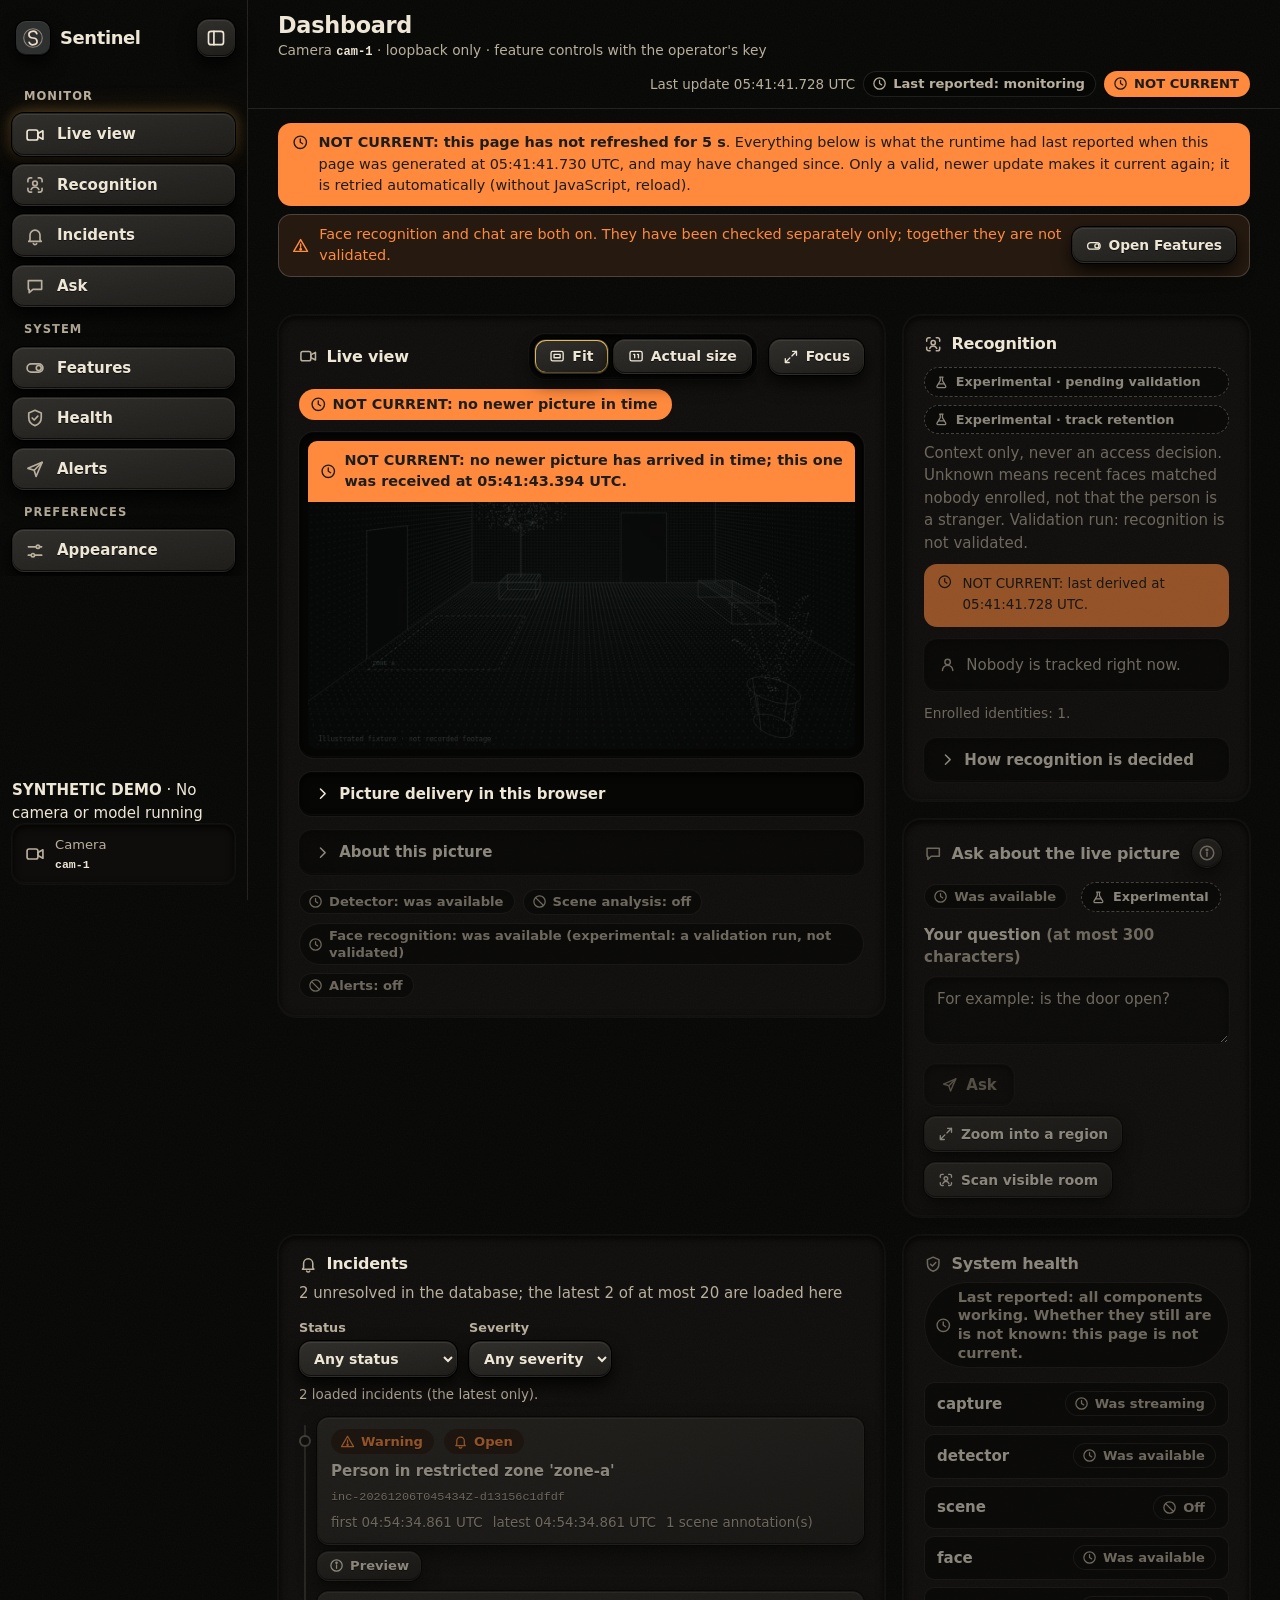
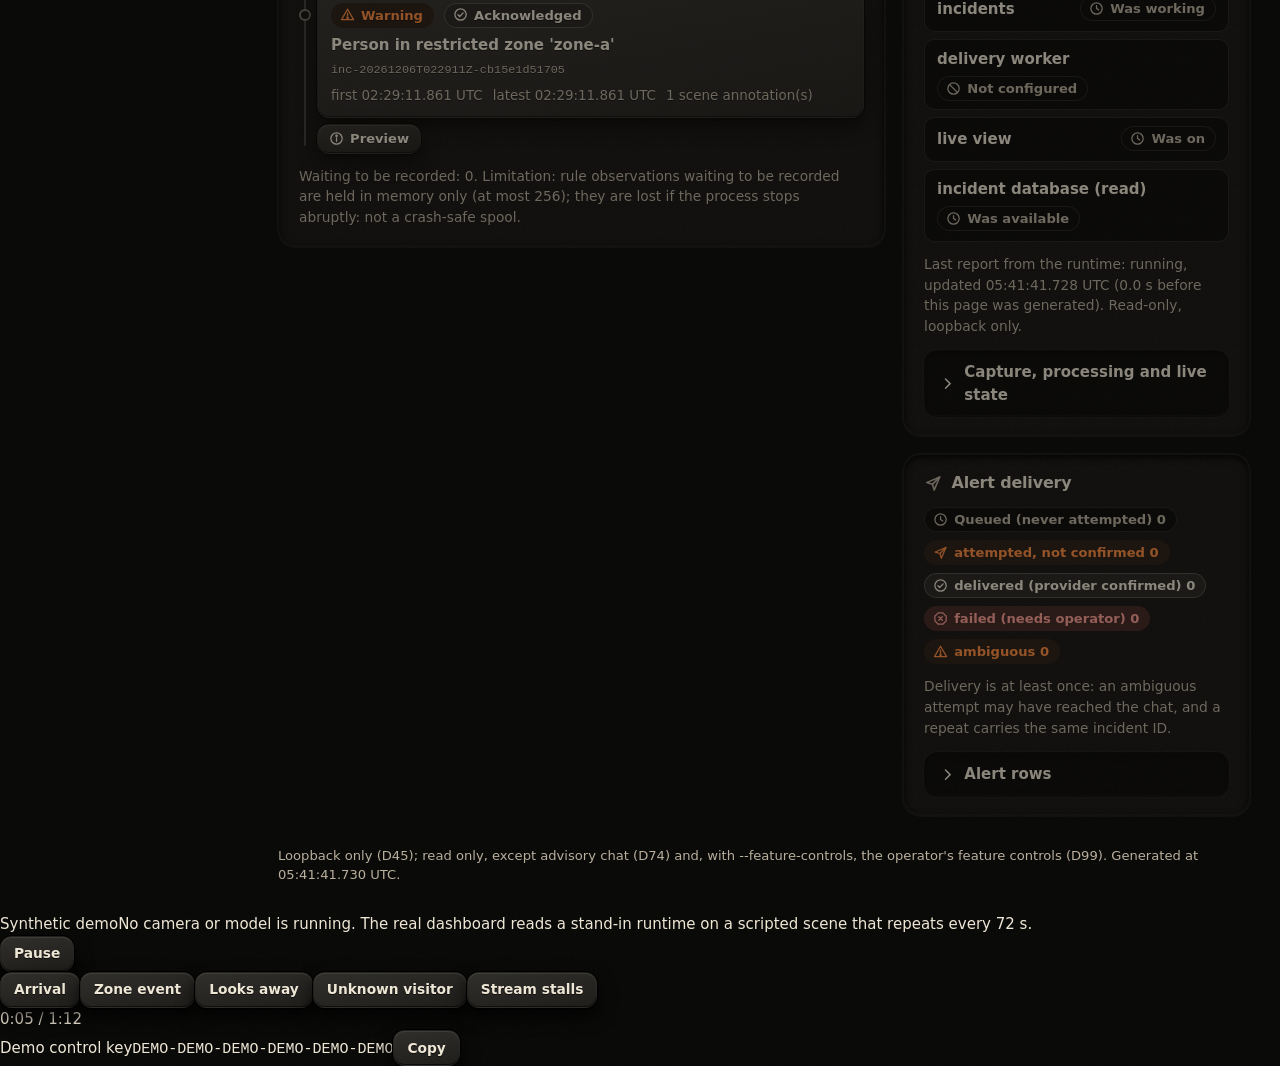
==== dashboard.html @ 36aeb62c "Sentinel v2 website" ====
<!doctype html>
<!-- Sentinel v2 dashboard, synthetic demo. Generated by site/dashboard/build.py from Sentinel 2.0.0b1 (d90077b).
     The stylesheet, markup, icons and dashboard.js are the project's own, unmodified; the page's requests are answered
     in the page by a stand-in for the device (runtime.js) from a recording of the real runtime on a scripted scene.
     No camera or model is running, and nothing is requested from any network. -->
<html lang=en data-page=status data-palettes="carbon-cream sesame-mango matcha-cream teal-coconut burgundy-rose port-fern-mauve charcoal-sheen" data-source="/status.json?page=1" data-refresh-ms=2000 data-current-ms=5000 class=demo-loading><head><meta charset=utf-8>
<meta name=viewport content="width=device-width, initial-scale=1"><meta name=color-scheme content="light dark">
<meta http-equiv="Content-Security-Policy" content="default-src 'none'; script-src 'unsafe-inline'; style-src 'unsafe-inline'; img-src data: blob:; connect-src 'none'; base-uri 'none'; form-action 'none'">
<title>Sentinel · cam-1</title>
<link rel=icon href="[data-uri]" type="image/svg+xml">
<style>/* Sentinel status pages (D-2; styling D72, redesigned D76, finished D96; session 114, the maintainer's approved
   preview v5). Served inline in each page, so the D71 watchdog rules always arrive with the markup they govern; the
   CSP allows this stylesheet by its SHA-256 and no other inline style.

   Minimal, with subtle neumorphism: shallow raised panels, recessed selected controls, soft shadows, and fine borders
   that keep every control readable without them. Colours are named tokens (sentinel.web.palettes: seven presets,
   light and dark, every pairing's contrast checked in the tests); states keep their fixed colours in every preset and
   are always told by text and icon as well. Green (--ok-*) is used for current claims only.

   Session 114: Carbon & Cream's dark mode takes v5's deep black (a deep page, recessed panels, raised charcoal keys
   with ivory labels, a gold highlight, a faint grain): the --deep-* tokens, set only there (palettes.DEEP) and initial
   everywhere else, so each rule's fallback is the earlier look. Every palette and theme takes the controls' states
   (the section "the controls' states" below); every light colour is as before.

   Camera pictures and saved evidence are never filtered, blended, recoloured, animated or interpolated: the live
   picture is only dimmed as a whole when it is not current (D71, D75), and nothing else touches it: no glow, edge,
   outline or overlay is drawn on it; its recessed frame stays outside it.

   Two animation kinds never share an element: the watchdog timers (.cur, .old, .pcur, .pold, .report, the picture)
   and the panels' one entrance (.panel, while html.enter). The controls' motion runs on their own decorations (.edge,
   .ring), never on a timed element. */

/* D76: generated by sentinel.web.palettes; every pairing's contrast is checked in the tests. */
:root, :root[data-palette=carbon-cream] { color-scheme: light; --canvas: #f7efe5; --sidebar: #f3e6d7; --panel: #fdf8f3; --raised: #fefdfc; --sunken: #efe4d8; --ink: #2e302f; --muted: #676664; --border: #83827e; --accent: #2E302F; --accent-ink: #eddcc9; --marker: #2e302f; --focus: #2e302f; --link: #2e302f; --brand: #2E302F; --brand-ink: #eddcc9; --line: rgba(46, 48, 47, 0.13); --line-strong: rgba(46, 48, 47, 0.24); --shadow-lo: rgba(110, 109, 105, 0.16); --shadow-hi: rgba(255, 255, 255, 0.85); --off-bg: #efe4d8; --off-ink: #676664; --done-bg: #fefdfc; --done-ink: #2e302f; --ok-bg: #dcebda; --ok-ink: #1d6a3b; --warn-bg: #f6e3bf; --warn-ink: #734400; --crit-bg: #f8dad5; --crit-ink: #a11d1d; --stale-bg: #7a2e12; --stale-ink: #fdf6e8; --hl: #8a5d0f; --hl-hi: #b07a18; --hl-lo: #6e4a0b; --hl-warm: #b0781e; --hl-ring: rgba(138, 93, 15, 0.32); --hl-glow: rgba(176, 120, 30, 0.24); --hl-edge: rgba(138, 93, 15, 0.16); --glow-selected: 0 0 12px rgba(176, 120, 30, 0.36), 0 0 26px rgba(176, 120, 30, 0.22); --marker-line: #2e302f; --key-top: initial; --key-bottom: initial; --faint: initial; --deep-grain: initial; --deep-key: initial; --deep-raised: initial; --deep-pressed: initial; --deep-well: initial; --deboss: initial; --deep-primary: initial; --deep-clear: initial; --deep-round: initial; --deep-stack: initial; --deep-ink: initial; --deep-hl: initial; --deep-card: initial; --deep-flat: initial; --deep-faint: initial; --deep-dim: initial; }
@media (prefers-color-scheme: dark) { :root:not([data-theme=light]), :root[data-palette=carbon-cream]:not([data-theme=light]) { color-scheme: dark; --canvas: #060605; --sidebar: #060605; --panel: #0e0d0b; --raised: #23221f; --sunken: #060605; --ink: #efe7d6; --muted: #b9af9d; --border: #706c64; --accent: #f2c45a; --accent-ink: #060605; --marker: #f2c45a; --focus: #f2c45a; --link: #efe7d6; --brand: #2E302F; --brand-ink: #eddcc9; --line: rgba(239, 231, 214, 0.11); --line-strong: rgba(239, 231, 214, 0.2); --shadow-lo: rgba(0, 0, 0, 0.5); --shadow-hi: rgba(255, 255, 255, 0.03); --off-bg: #060605; --off-ink: #b9af9d; --done-bg: #23221f; --done-ink: #efe7d6; --ok-bg: #1e3326; --ok-ink: #8fd3a0; --warn-bg: #261a10; --warn-ink: #ff8a3d; --crit-bg: #3f2320; --crit-ink: #ff9e94; --stale-bg: #ff8a3d; --stale-ink: #1c1d1c; --hl: #f2c45a; --hl-hi: #fde58a; --hl-lo: #c98a2e; --hl-warm: #d68c2e; --hl-ring: rgba(242, 196, 90, 0.34); --hl-glow: rgba(214, 140, 46, 0.3); --hl-edge: rgba(242, 196, 90, 0.16); --glow-selected: 0 0 12px rgba(242, 196, 90, 0.34), 0 0 28px rgba(214, 140, 46, 0.24); --marker-line: rgba(242, 196, 90, 0.9); --key-top: #2e2c28; --key-bottom: #1b1a17; --faint: #8a8170; --deep-grain: url("[data-uri]"); --deep-key: var(--deep-grain), linear-gradient(170deg, var(--key-top), var(--raised) 55%, var(--key-bottom)); --deep-raised: inset 0 1px 0 rgba(255, 244, 222, .08), inset 0 -1px 0 rgba(0, 0, 0, .6), 0 1px 0 0 #000000, 0 0 0 1px #000000, 0 8px 18px rgba(0, 0, 0, .85); --deep-pressed: inset 0 2px 7px rgba(0, 0, 0, .9), inset 0 -1px 0 rgba(255, 244, 222, .035), 0 0 0 1px #000000; --deep-well: inset 0 2px 7px rgba(0, 0, 0, .85), inset 0 -1px 0 rgba(255, 244, 222, .035), 0 0 0 1px rgba(255, 244, 222, .03); --deboss: 0 1px 0 rgba(0, 0, 0, .6); --deep-primary: inset 0 0 0 1px var(--hl-edge); --deep-clear: transparent; --deep-round: 12px; --deep-stack: 8px; --deep-ink: var(--ink); --deep-hl: var(--hl); --deep-card: var(--sunken); --deep-flat: var(--panel); --deep-faint: var(--faint); --deep-dim: 1; } }
:root[data-theme=dark], :root[data-palette=carbon-cream][data-theme=dark] { color-scheme: dark; --canvas: #060605; --sidebar: #060605; --panel: #0e0d0b; --raised: #23221f; --sunken: #060605; --ink: #efe7d6; --muted: #b9af9d; --border: #706c64; --accent: #f2c45a; --accent-ink: #060605; --marker: #f2c45a; --focus: #f2c45a; --link: #efe7d6; --brand: #2E302F; --brand-ink: #eddcc9; --line: rgba(239, 231, 214, 0.11); --line-strong: rgba(239, 231, 214, 0.2); --shadow-lo: rgba(0, 0, 0, 0.5); --shadow-hi: rgba(255, 255, 255, 0.03); --off-bg: #060605; --off-ink: #b9af9d; --done-bg: #23221f; --done-ink: #efe7d6; --ok-bg: #1e3326; --ok-ink: #8fd3a0; --warn-bg: #261a10; --warn-ink: #ff8a3d; --crit-bg: #3f2320; --crit-ink: #ff9e94; --stale-bg: #ff8a3d; --stale-ink: #1c1d1c; --hl: #f2c45a; --hl-hi: #fde58a; --hl-lo: #c98a2e; --hl-warm: #d68c2e; --hl-ring: rgba(242, 196, 90, 0.34); --hl-glow: rgba(214, 140, 46, 0.3); --hl-edge: rgba(242, 196, 90, 0.16); --glow-selected: 0 0 12px rgba(242, 196, 90, 0.34), 0 0 28px rgba(214, 140, 46, 0.24); --marker-line: rgba(242, 196, 90, 0.9); --key-top: #2e2c28; --key-bottom: #1b1a17; --faint: #8a8170; --deep-grain: url("[data-uri]"); --deep-key: var(--deep-grain), linear-gradient(170deg, var(--key-top), var(--raised) 55%, var(--key-bottom)); --deep-raised: inset 0 1px 0 rgba(255, 244, 222, .08), inset 0 -1px 0 rgba(0, 0, 0, .6), 0 1px 0 0 #000000, 0 0 0 1px #000000, 0 8px 18px rgba(0, 0, 0, .85); --deep-pressed: inset 0 2px 7px rgba(0, 0, 0, .9), inset 0 -1px 0 rgba(255, 244, 222, .035), 0 0 0 1px #000000; --deep-well: inset 0 2px 7px rgba(0, 0, 0, .85), inset 0 -1px 0 rgba(255, 244, 222, .035), 0 0 0 1px rgba(255, 244, 222, .03); --deboss: 0 1px 0 rgba(0, 0, 0, .6); --deep-primary: inset 0 0 0 1px var(--hl-edge); --deep-clear: transparent; --deep-round: 12px; --deep-stack: 8px; --deep-ink: var(--ink); --deep-hl: var(--hl); --deep-card: var(--sunken); --deep-flat: var(--panel); --deep-faint: var(--faint); --deep-dim: 1; }
:root[data-palette=sesame-mango] { color-scheme: light; --canvas: #f6efe5; --sidebar: #f1e6d7; --panel: #fcf9f3; --raised: #fffdfa; --sunken: #eee5d8; --ink: #1f1d1a; --muted: #696662; --border: #85827e; --accent: #F4B54A; --accent-ink: #1c1d1c; --marker: #1f1d1a; --focus: #1f1d1a; --link: #8a5f03; --brand: #F4B54A; --brand-ink: #1c1d1c; --line: rgba(31, 29, 26, 0.13); --line-strong: rgba(31, 29, 26, 0.24); --shadow-lo: rgba(98, 94, 89, 0.16); --shadow-hi: rgba(255, 255, 255, 0.85); --off-bg: #eee5d8; --off-ink: #696662; --done-bg: #fffdfa; --done-ink: #1f1d1a; --ok-bg: #dcebda; --ok-ink: #1d6a3b; --warn-bg: #f6e3bf; --warn-ink: #734400; --crit-bg: #f8dad5; --crit-ink: #a11d1d; --stale-bg: #7a2e12; --stale-ink: #fdf6e8; --hl: #8a5d0f; --hl-hi: #b07a18; --hl-lo: #6e4a0b; --hl-warm: #b0781e; --hl-ring: rgba(138, 93, 15, 0.32); --hl-glow: rgba(176, 120, 30, 0.24); --hl-edge: rgba(138, 93, 15, 0.16); --glow-selected: 0 0 12px rgba(176, 120, 30, 0.36), 0 0 26px rgba(176, 120, 30, 0.22); --marker-line: #1f1d1a; --key-top: initial; --key-bottom: initial; --faint: initial; --deep-grain: initial; --deep-key: initial; --deep-raised: initial; --deep-pressed: initial; --deep-well: initial; --deboss: initial; --deep-primary: initial; --deep-clear: initial; --deep-round: initial; --deep-stack: initial; --deep-ink: initial; --deep-hl: initial; --deep-card: initial; --deep-flat: initial; --deep-faint: initial; --deep-dim: initial; }
@media (prefers-color-scheme: dark) { :root[data-palette=sesame-mango]:not([data-theme=light]) { color-scheme: dark; --canvas: #1b1916; --sidebar: #171512; --panel: #22201d; --raised: #2c2a27; --sunken: #151311; --ink: #f7eedf; --muted: #979187; --border: #78736c; --accent: #F4B54A; --accent-ink: #1b1916; --marker: #f4b54a; --focus: #f4b54a; --link: #f4b54a; --brand: #F4B54A; --brand-ink: #1c1d1c; --line: rgba(247, 238, 223, 0.11); --line-strong: rgba(247, 238, 223, 0.2); --shadow-lo: rgba(0, 0, 0, 0.5); --shadow-hi: rgba(255, 255, 255, 0.03); --off-bg: #151311; --off-ink: #979187; --done-bg: #2c2a27; --done-ink: #f7eedf; --ok-bg: #1e3326; --ok-ink: #8fd3a0; --warn-bg: #3a2e19; --warn-ink: #f2c76e; --crit-bg: #3f2320; --crit-ink: #ff9e94; --stale-bg: #f2a65a; --stale-ink: #1c1d1c; --hl: #f4b54a; --hl-hi: #ffd595; --hl-lo: #bd8307; --hl-warm: #d39729; --hl-ring: rgba(244, 181, 74, 0.34); --hl-glow: rgba(211, 151, 41, 0.3); --hl-edge: rgba(244, 181, 74, 0.16); --glow-selected: 0 0 12px rgba(244, 181, 74, 0.34), 0 0 28px rgba(211, 151, 41, 0.24); --marker-line: #f4b54a; --key-top: initial; --key-bottom: initial; --faint: initial; --deep-grain: initial; --deep-key: initial; --deep-raised: initial; --deep-pressed: initial; --deep-well: initial; --deboss: initial; --deep-primary: initial; --deep-clear: initial; --deep-round: initial; --deep-stack: initial; --deep-ink: initial; --deep-hl: initial; --deep-card: initial; --deep-flat: initial; --deep-faint: initial; --deep-dim: initial; } }
:root[data-palette=sesame-mango][data-theme=dark] { color-scheme: dark; --canvas: #1b1916; --sidebar: #171512; --panel: #22201d; --raised: #2c2a27; --sunken: #151311; --ink: #f7eedf; --muted: #979187; --border: #78736c; --accent: #F4B54A; --accent-ink: #1b1916; --marker: #f4b54a; --focus: #f4b54a; --link: #f4b54a; --brand: #F4B54A; --brand-ink: #1c1d1c; --line: rgba(247, 238, 223, 0.11); --line-strong: rgba(247, 238, 223, 0.2); --shadow-lo: rgba(0, 0, 0, 0.5); --shadow-hi: rgba(255, 255, 255, 0.03); --off-bg: #151311; --off-ink: #979187; --done-bg: #2c2a27; --done-ink: #f7eedf; --ok-bg: #1e3326; --ok-ink: #8fd3a0; --warn-bg: #3a2e19; --warn-ink: #f2c76e; --crit-bg: #3f2320; --crit-ink: #ff9e94; --stale-bg: #f2a65a; --stale-ink: #1c1d1c; --hl: #f4b54a; --hl-hi: #ffd595; --hl-lo: #bd8307; --hl-warm: #d39729; --hl-ring: rgba(244, 181, 74, 0.34); --hl-glow: rgba(211, 151, 41, 0.3); --hl-edge: rgba(244, 181, 74, 0.16); --glow-selected: 0 0 12px rgba(244, 181, 74, 0.34), 0 0 28px rgba(211, 151, 41, 0.24); --marker-line: #f4b54a; --key-top: initial; --key-bottom: initial; --faint: initial; --deep-grain: initial; --deep-key: initial; --deep-raised: initial; --deep-pressed: initial; --deep-well: initial; --deboss: initial; --deep-primary: initial; --deep-clear: initial; --deep-round: initial; --deep-stack: initial; --deep-ink: initial; --deep-hl: initial; --deep-card: initial; --deep-flat: initial; --deep-faint: initial; --deep-dim: initial; }
:root[data-palette=matcha-cream] { color-scheme: light; --canvas: #f5f0e4; --sidebar: #efe7d6; --panel: #fcf9f3; --raised: #fffdfa; --sunken: #ece5d8; --ink: #474d21; --muted: #66694e; --border: #828470; --accent: #4E5529; --accent-ink: #f0e2c6; --marker: #4e5529; --focus: #4e5529; --link: #4e5529; --brand: #4E5529; --brand-ink: #f0e2c6; --line: rgba(71, 77, 33, 0.13); --line-strong: rgba(71, 77, 33, 0.24); --shadow-lo: rgba(127, 131, 98, 0.16); --shadow-hi: rgba(255, 255, 255, 0.85); --off-bg: #ece5d8; --off-ink: #66694e; --done-bg: #fffdfa; --done-ink: #474d21; --ok-bg: #dcebda; --ok-ink: #1d6a3b; --warn-bg: #f6e3bf; --warn-ink: #734400; --crit-bg: #f8dad5; --crit-ink: #a11d1d; --stale-bg: #7a2e12; --stale-ink: #fdf6e8; --hl: #8a5d0f; --hl-hi: #b07a18; --hl-lo: #6e4a0b; --hl-warm: #b0781e; --hl-ring: rgba(138, 93, 15, 0.32); --hl-glow: rgba(176, 120, 30, 0.24); --hl-edge: rgba(138, 93, 15, 0.16); --glow-selected: 0 0 12px rgba(176, 120, 30, 0.36), 0 0 26px rgba(176, 120, 30, 0.22); --marker-line: #4e5529; --key-top: initial; --key-bottom: initial; --faint: initial; --deep-grain: initial; --deep-key: initial; --deep-raised: initial; --deep-pressed: initial; --deep-well: initial; --deboss: initial; --deep-primary: initial; --deep-clear: initial; --deep-round: initial; --deep-stack: initial; --deep-ink: initial; --deep-hl: initial; --deep-card: initial; --deep-flat: initial; --deep-faint: initial; --deep-dim: initial; }
@media (prefers-color-scheme: dark) { :root[data-palette=matcha-cream]:not([data-theme=light]) { color-scheme: dark; --canvas: #191a14; --sidebar: #151610; --panel: #20211b; --raised: #2a2b24; --sunken: #13150e; --ink: #f0e2c6; --muted: #98917f; --border: #787467; --accent: #aeb787; --accent-ink: #191a14; --marker: #aeb787; --focus: #aeb787; --link: #aeb787; --brand: #4E5529; --brand-ink: #f0e2c6; --line: rgba(240, 226, 198, 0.11); --line-strong: rgba(240, 226, 198, 0.2); --shadow-lo: rgba(0, 0, 0, 0.5); --shadow-hi: rgba(255, 255, 255, 0.03); --off-bg: #13150e; --off-ink: #98917f; --done-bg: #2a2b24; --done-ink: #f0e2c6; --ok-bg: #1e3326; --ok-ink: #8fd3a0; --warn-bg: #3a2e19; --warn-ink: #f2c76e; --crit-bg: #3f2320; --crit-ink: #ff9e94; --stale-bg: #f2a65a; --stale-ink: #1c1d1c; --hl: #aeb787; --hl-hi: #c8d1a0; --hl-lo: #7d8658; --hl-warm: #90996a; --hl-ring: rgba(174, 183, 135, 0.34); --hl-glow: rgba(144, 153, 106, 0.3); --hl-edge: rgba(174, 183, 135, 0.16); --glow-selected: 0 0 12px rgba(174, 183, 135, 0.34), 0 0 28px rgba(144, 153, 106, 0.24); --marker-line: #aeb787; --key-top: initial; --key-bottom: initial; --faint: initial; --deep-grain: initial; --deep-key: initial; --deep-raised: initial; --deep-pressed: initial; --deep-well: initial; --deboss: initial; --deep-primary: initial; --deep-clear: initial; --deep-round: initial; --deep-stack: initial; --deep-ink: initial; --deep-hl: initial; --deep-card: initial; --deep-flat: initial; --deep-faint: initial; --deep-dim: initial; } }
:root[data-palette=matcha-cream][data-theme=dark] { color-scheme: dark; --canvas: #191a14; --sidebar: #151610; --panel: #20211b; --raised: #2a2b24; --sunken: #13150e; --ink: #f0e2c6; --muted: #98917f; --border: #787467; --accent: #aeb787; --accent-ink: #191a14; --marker: #aeb787; --focus: #aeb787; --link: #aeb787; --brand: #4E5529; --brand-ink: #f0e2c6; --line: rgba(240, 226, 198, 0.11); --line-strong: rgba(240, 226, 198, 0.2); --shadow-lo: rgba(0, 0, 0, 0.5); --shadow-hi: rgba(255, 255, 255, 0.03); --off-bg: #13150e; --off-ink: #98917f; --done-bg: #2a2b24; --done-ink: #f0e2c6; --ok-bg: #1e3326; --ok-ink: #8fd3a0; --warn-bg: #3a2e19; --warn-ink: #f2c76e; --crit-bg: #3f2320; --crit-ink: #ff9e94; --stale-bg: #f2a65a; --stale-ink: #1c1d1c; --hl: #aeb787; --hl-hi: #c8d1a0; --hl-lo: #7d8658; --hl-warm: #90996a; --hl-ring: rgba(174, 183, 135, 0.34); --hl-glow: rgba(144, 153, 106, 0.3); --hl-edge: rgba(174, 183, 135, 0.16); --glow-selected: 0 0 12px rgba(174, 183, 135, 0.34), 0 0 28px rgba(144, 153, 106, 0.24); --marker-line: #aeb787; --key-top: initial; --key-bottom: initial; --faint: initial; --deep-grain: initial; --deep-key: initial; --deep-raised: initial; --deep-pressed: initial; --deep-well: initial; --deboss: initial; --deep-primary: initial; --deep-clear: initial; --deep-round: initial; --deep-stack: initial; --deep-ink: initial; --deep-hl: initial; --deep-card: initial; --deep-flat: initial; --deep-faint: initial; --deep-dim: initial; }
:root[data-palette=teal-coconut] { color-scheme: light; --canvas: #f3f0eb; --sidebar: #eae7e2; --panel: #fcf9f4; --raised: #fffdfa; --sunken: #e9e6e1; --ink: #174f4a; --muted: #516c66; --border: #768782; --accent: #174F4A; --accent-ink: #fdfaf5; --marker: #174f4a; --focus: #174f4a; --link: #174f4a; --brand: #174F4A; --brand-ink: #fdfaf5; --line: rgba(23, 79, 74, 0.13); --line-strong: rgba(23, 79, 74, 0.24); --shadow-lo: rgba(101, 132, 127, 0.16); --shadow-hi: rgba(255, 255, 255, 0.85); --off-bg: #e9e6e1; --off-ink: #516c66; --done-bg: #fffdfa; --done-ink: #174f4a; --ok-bg: #dcebda; --ok-ink: #1d6a3b; --warn-bg: #f6e3bf; --warn-ink: #734400; --crit-bg: #f8dad5; --crit-ink: #a11d1d; --stale-bg: #7a2e12; --stale-ink: #fdf6e8; --hl: #8a5d0f; --hl-hi: #b07a18; --hl-lo: #6e4a0b; --hl-warm: #b0781e; --hl-ring: rgba(138, 93, 15, 0.32); --hl-glow: rgba(176, 120, 30, 0.24); --hl-edge: rgba(138, 93, 15, 0.16); --glow-selected: 0 0 12px rgba(176, 120, 30, 0.36), 0 0 26px rgba(176, 120, 30, 0.22); --marker-line: #174f4a; --key-top: initial; --key-bottom: initial; --faint: initial; --deep-grain: initial; --deep-key: initial; --deep-raised: initial; --deep-pressed: initial; --deep-well: initial; --deboss: initial; --deep-primary: initial; --deep-clear: initial; --deep-round: initial; --deep-stack: initial; --deep-ink: initial; --deep-hl: initial; --deep-card: initial; --deep-flat: initial; --deep-faint: initial; --deep-dim: initial; }
@media (prefers-color-scheme: dark) { :root[data-palette=teal-coconut]:not([data-theme=light]) { color-scheme: dark; --canvas: #131b1a; --sidebar: #0f1716; --panel: #1a2221; --raised: #242c2b; --sunken: #0e1615; --ink: #fdfaf5; --muted: #959794; --border: #707572; --accent: #81b7b1; --accent-ink: #131b1a; --marker: #81b7b1; --focus: #81b7b1; --link: #81b7b1; --brand: #174F4A; --brand-ink: #fdfaf5; --line: rgba(253, 250, 245, 0.11); --line-strong: rgba(253, 250, 245, 0.2); --shadow-lo: rgba(0, 0, 0, 0.5); --shadow-hi: rgba(255, 255, 255, 0.03); --off-bg: #0e1615; --off-ink: #959794; --done-bg: #242c2b; --done-ink: #fdfaf5; --ok-bg: #1e3326; --ok-ink: #8fd3a0; --warn-bg: #3a2e19; --warn-ink: #f2c76e; --crit-bg: #3f2320; --crit-ink: #ff9e94; --stale-bg: #f2a65a; --stale-ink: #1c1d1c; --hl: #81b7b1; --hl-hi: #9ad1cb; --hl-lo: #518680; --hl-warm: #649993; --hl-ring: rgba(129, 183, 177, 0.34); --hl-glow: rgba(100, 153, 147, 0.3); --hl-edge: rgba(129, 183, 177, 0.16); --glow-selected: 0 0 12px rgba(129, 183, 177, 0.34), 0 0 28px rgba(100, 153, 147, 0.24); --marker-line: #81b7b1; --key-top: initial; --key-bottom: initial; --faint: initial; --deep-grain: initial; --deep-key: initial; --deep-raised: initial; --deep-pressed: initial; --deep-well: initial; --deboss: initial; --deep-primary: initial; --deep-clear: initial; --deep-round: initial; --deep-stack: initial; --deep-ink: initial; --deep-hl: initial; --deep-card: initial; --deep-flat: initial; --deep-faint: initial; --deep-dim: initial; } }
:root[data-palette=teal-coconut][data-theme=dark] { color-scheme: dark; --canvas: #131b1a; --sidebar: #0f1716; --panel: #1a2221; --raised: #242c2b; --sunken: #0e1615; --ink: #fdfaf5; --muted: #959794; --border: #707572; --accent: #81b7b1; --accent-ink: #131b1a; --marker: #81b7b1; --focus: #81b7b1; --link: #81b7b1; --brand: #174F4A; --brand-ink: #fdfaf5; --line: rgba(253, 250, 245, 0.11); --line-strong: rgba(253, 250, 245, 0.2); --shadow-lo: rgba(0, 0, 0, 0.5); --shadow-hi: rgba(255, 255, 255, 0.03); --off-bg: #0e1615; --off-ink: #959794; --done-bg: #242c2b; --done-ink: #fdfaf5; --ok-bg: #1e3326; --ok-ink: #8fd3a0; --warn-bg: #3a2e19; --warn-ink: #f2c76e; --crit-bg: #3f2320; --crit-ink: #ff9e94; --stale-bg: #f2a65a; --stale-ink: #1c1d1c; --hl: #81b7b1; --hl-hi: #9ad1cb; --hl-lo: #518680; --hl-warm: #649993; --hl-ring: rgba(129, 183, 177, 0.34); --hl-glow: rgba(100, 153, 147, 0.3); --hl-edge: rgba(129, 183, 177, 0.16); --glow-selected: 0 0 12px rgba(129, 183, 177, 0.34), 0 0 28px rgba(100, 153, 147, 0.24); --marker-line: #81b7b1; --key-top: initial; --key-bottom: initial; --faint: initial; --deep-grain: initial; --deep-key: initial; --deep-raised: initial; --deep-pressed: initial; --deep-well: initial; --deboss: initial; --deep-primary: initial; --deep-clear: initial; --deep-round: initial; --deep-stack: initial; --deep-ink: initial; --deep-hl: initial; --deep-card: initial; --deep-flat: initial; --deep-faint: initial; --deep-dim: initial; }
:root[data-palette=burgundy-rose] { color-scheme: light; --canvas: #faecef; --sidebar: #f7e2e6; --panel: #fef7f9; --raised: #fffdfd; --sunken: #f3e1e5; --ink: #501627; --muted: #845c63; --border: #9a7b81; --accent: #AF144B; --accent-ink: #fdeff2; --marker: #af144b; --focus: #af144b; --link: #af144b; --brand: #AF144B; --brand-ink: #fdeff2; --line: rgba(80, 22, 39, 0.13); --line-strong: rgba(80, 22, 39, 0.24); --shadow-lo: rgba(139, 93, 102, 0.16); --shadow-hi: rgba(255, 255, 255, 0.85); --off-bg: #f3e1e5; --off-ink: #845c63; --done-bg: #fffdfd; --done-ink: #501627; --ok-bg: #dcebda; --ok-ink: #1d6a3b; --warn-bg: #f6e3bf; --warn-ink: #734400; --crit-bg: #f8dad5; --crit-ink: #a11d1d; --stale-bg: #7a2e12; --stale-ink: #fdf6e8; --hl: #8a5d0f; --hl-hi: #b07a18; --hl-lo: #6e4a0b; --hl-warm: #b0781e; --hl-ring: rgba(138, 93, 15, 0.32); --hl-glow: rgba(176, 120, 30, 0.24); --hl-edge: rgba(138, 93, 15, 0.16); --glow-selected: 0 0 12px rgba(176, 120, 30, 0.36), 0 0 26px rgba(176, 120, 30, 0.22); --marker-line: #af144b; --key-top: initial; --key-bottom: initial; --faint: initial; --deep-grain: initial; --deep-key: initial; --deep-raised: initial; --deep-pressed: initial; --deep-well: initial; --deboss: initial; --deep-primary: initial; --deep-clear: initial; --deep-round: initial; --deep-stack: initial; --deep-ink: initial; --deep-hl: initial; --deep-card: initial; --deep-flat: initial; --deep-faint: initial; --deep-dim: initial; }
@media (prefers-color-scheme: dark) { :root[data-palette=burgundy-rose]:not([data-theme=light]) { color-scheme: dark; --canvas: #1f1718; --sidebar: #1a1314; --panel: #261e1f; --raised: #302829; --sunken: #191213; --ink: #fbe8ec; --muted: #9c8e90; --border: #7c7072; --accent: #AF144B; --accent-ink: #fdeff2; --marker: #faccd7; --focus: #faccd7; --link: #faccd7; --brand: #AF144B; --brand-ink: #fdeff2; --line: rgba(251, 232, 236, 0.11); --line-strong: rgba(251, 232, 236, 0.2); --shadow-lo: rgba(0, 0, 0, 0.5); --shadow-hi: rgba(255, 255, 255, 0.03); --off-bg: #191213; --off-ink: #9c8e90; --done-bg: #302829; --done-ink: #fbe8ec; --ok-bg: #1e3326; --ok-ink: #8fd3a0; --warn-bg: #3a2e19; --warn-ink: #f2c76e; --crit-bg: #3f2320; --crit-ink: #ff9e94; --stale-bg: #f2a65a; --stale-ink: #1c1d1c; --hl: #faccd7; --hl-hi: #fff1f4; --hl-lo: #c599a4; --hl-warm: #daadb8; --hl-ring: rgba(250, 204, 215, 0.34); --hl-glow: rgba(218, 173, 184, 0.3); --hl-edge: rgba(250, 204, 215, 0.16); --glow-selected: 0 0 12px rgba(250, 204, 215, 0.34), 0 0 28px rgba(218, 173, 184, 0.24); --marker-line: #faccd7; --key-top: initial; --key-bottom: initial; --faint: initial; --deep-grain: initial; --deep-key: initial; --deep-raised: initial; --deep-pressed: initial; --deep-well: initial; --deboss: initial; --deep-primary: initial; --deep-clear: initial; --deep-round: initial; --deep-stack: initial; --deep-ink: initial; --deep-hl: initial; --deep-card: initial; --deep-flat: initial; --deep-faint: initial; --deep-dim: initial; } }
:root[data-palette=burgundy-rose][data-theme=dark] { color-scheme: dark; --canvas: #1f1718; --sidebar: #1a1314; --panel: #261e1f; --raised: #302829; --sunken: #191213; --ink: #fbe8ec; --muted: #9c8e90; --border: #7c7072; --accent: #AF144B; --accent-ink: #fdeff2; --marker: #faccd7; --focus: #faccd7; --link: #faccd7; --brand: #AF144B; --brand-ink: #fdeff2; --line: rgba(251, 232, 236, 0.11); --line-strong: rgba(251, 232, 236, 0.2); --shadow-lo: rgba(0, 0, 0, 0.5); --shadow-hi: rgba(255, 255, 255, 0.03); --off-bg: #191213; --off-ink: #9c8e90; --done-bg: #302829; --done-ink: #fbe8ec; --ok-bg: #1e3326; --ok-ink: #8fd3a0; --warn-bg: #3a2e19; --warn-ink: #f2c76e; --crit-bg: #3f2320; --crit-ink: #ff9e94; --stale-bg: #f2a65a; --stale-ink: #1c1d1c; --hl: #faccd7; --hl-hi: #fff1f4; --hl-lo: #c599a4; --hl-warm: #daadb8; --hl-ring: rgba(250, 204, 215, 0.34); --hl-glow: rgba(218, 173, 184, 0.3); --hl-edge: rgba(250, 204, 215, 0.16); --glow-selected: 0 0 12px rgba(250, 204, 215, 0.34), 0 0 28px rgba(218, 173, 184, 0.24); --marker-line: #faccd7; --key-top: initial; --key-bottom: initial; --faint: initial; --deep-grain: initial; --deep-key: initial; --deep-raised: initial; --deep-pressed: initial; --deep-well: initial; --deboss: initial; --deep-primary: initial; --deep-clear: initial; --deep-round: initial; --deep-stack: initial; --deep-ink: initial; --deep-hl: initial; --deep-card: initial; --deep-flat: initial; --deep-faint: initial; --deep-dim: initial; }
:root[data-palette=port-fern-mauve] { color-scheme: light; --canvas: #f8edea; --sidebar: #f0e5e2; --panel: #fef7f5; --raised: #fffdfc; --sunken: #eee3e0; --ink: #5c2c35; --muted: #7f5e62; --border: #947c7d; --accent: #5C2C35; --accent-ink: #f3ecea; --marker: #5c2c35; --focus: #5c2c35; --link: #5c2c35; --brand: #9AA067; --brand-ink: #1c1d1c; --line: rgba(92, 44, 53, 0.13); --line-strong: rgba(92, 44, 53, 0.24); --shadow-lo: rgba(146, 107, 111, 0.16); --shadow-hi: rgba(255, 255, 255, 0.85); --off-bg: #eee3e0; --off-ink: #7f5e62; --done-bg: #fffdfc; --done-ink: #5c2c35; --ok-bg: #dcebda; --ok-ink: #1d6a3b; --warn-bg: #f6e3bf; --warn-ink: #734400; --crit-bg: #f8dad5; --crit-ink: #a11d1d; --stale-bg: #7a2e12; --stale-ink: #fdf6e8; --hl: #8a5d0f; --hl-hi: #b07a18; --hl-lo: #6e4a0b; --hl-warm: #b0781e; --hl-ring: rgba(138, 93, 15, 0.32); --hl-glow: rgba(176, 120, 30, 0.24); --hl-edge: rgba(138, 93, 15, 0.16); --glow-selected: 0 0 12px rgba(176, 120, 30, 0.36), 0 0 26px rgba(176, 120, 30, 0.22); --marker-line: #5c2c35; --key-top: initial; --key-bottom: initial; --faint: initial; --deep-grain: initial; --deep-key: initial; --deep-raised: initial; --deep-pressed: initial; --deep-well: initial; --deboss: initial; --deep-primary: initial; --deep-clear: initial; --deep-round: initial; --deep-stack: initial; --deep-ink: initial; --deep-hl: initial; --deep-card: initial; --deep-flat: initial; --deep-faint: initial; --deep-dim: initial; }
@media (prefers-color-scheme: dark) { :root[data-palette=port-fern-mauve]:not([data-theme=light]) { color-scheme: dark; --canvas: #1f1718; --sidebar: #1a1314; --panel: #261e1f; --raised: #302829; --sunken: #191213; --ink: #f1e9e7; --muted: #999090; --border: #7a7171; --accent: #d399a1; --accent-ink: #1f1718; --marker: #d399a1; --focus: #d399a1; --link: #d399a1; --brand: #9AA067; --brand-ink: #1c1d1c; --line: rgba(241, 233, 231, 0.11); --line-strong: rgba(241, 233, 231, 0.2); --shadow-lo: rgba(0, 0, 0, 0.5); --shadow-hi: rgba(255, 255, 255, 0.03); --off-bg: #191213; --off-ink: #999090; --done-bg: #302829; --done-ink: #f1e9e7; --ok-bg: #1e3326; --ok-ink: #8fd3a0; --warn-bg: #3a2e19; --warn-ink: #f2c76e; --crit-bg: #3f2320; --crit-ink: #ff9e94; --stale-bg: #f2a65a; --stale-ink: #1c1d1c; --hl: #d399a1; --hl-hi: #eeb2ba; --hl-lo: #9f6971; --hl-warm: #b47c84; --hl-ring: rgba(211, 153, 161, 0.34); --hl-glow: rgba(180, 124, 132, 0.3); --hl-edge: rgba(211, 153, 161, 0.16); --glow-selected: 0 0 12px rgba(211, 153, 161, 0.34), 0 0 28px rgba(180, 124, 132, 0.24); --marker-line: #d399a1; --key-top: initial; --key-bottom: initial; --faint: initial; --deep-grain: initial; --deep-key: initial; --deep-raised: initial; --deep-pressed: initial; --deep-well: initial; --deboss: initial; --deep-primary: initial; --deep-clear: initial; --deep-round: initial; --deep-stack: initial; --deep-ink: initial; --deep-hl: initial; --deep-card: initial; --deep-flat: initial; --deep-faint: initial; --deep-dim: initial; } }
:root[data-palette=port-fern-mauve][data-theme=dark] { color-scheme: dark; --canvas: #1f1718; --sidebar: #1a1314; --panel: #261e1f; --raised: #302829; --sunken: #191213; --ink: #f1e9e7; --muted: #999090; --border: #7a7171; --accent: #d399a1; --accent-ink: #1f1718; --marker: #d399a1; --focus: #d399a1; --link: #d399a1; --brand: #9AA067; --brand-ink: #1c1d1c; --line: rgba(241, 233, 231, 0.11); --line-strong: rgba(241, 233, 231, 0.2); --shadow-lo: rgba(0, 0, 0, 0.5); --shadow-hi: rgba(255, 255, 255, 0.03); --off-bg: #191213; --off-ink: #999090; --done-bg: #302829; --done-ink: #f1e9e7; --ok-bg: #1e3326; --ok-ink: #8fd3a0; --warn-bg: #3a2e19; --warn-ink: #f2c76e; --crit-bg: #3f2320; --crit-ink: #ff9e94; --stale-bg: #f2a65a; --stale-ink: #1c1d1c; --hl: #d399a1; --hl-hi: #eeb2ba; --hl-lo: #9f6971; --hl-warm: #b47c84; --hl-ring: rgba(211, 153, 161, 0.34); --hl-glow: rgba(180, 124, 132, 0.3); --hl-edge: rgba(211, 153, 161, 0.16); --glow-selected: 0 0 12px rgba(211, 153, 161, 0.34), 0 0 28px rgba(180, 124, 132, 0.24); --marker-line: #d399a1; --key-top: initial; --key-bottom: initial; --faint: initial; --deep-grain: initial; --deep-key: initial; --deep-raised: initial; --deep-pressed: initial; --deep-well: initial; --deboss: initial; --deep-primary: initial; --deep-clear: initial; --deep-round: initial; --deep-stack: initial; --deep-ink: initial; --deep-hl: initial; --deep-card: initial; --deep-flat: initial; --deep-faint: initial; --deep-dim: initial; }
:root[data-palette=charcoal-sheen] { color-scheme: light; --canvas: #f3f0e8; --sidebar: #ebe8e0; --panel: #fbf9f3; --raised: #fefdfa; --sunken: #e9e6de; --ink: #2b2c30; --muted: #676767; --border: #838381; --accent: #D9CE52; --accent-ink: #1c1d1c; --marker: #2b2c30; --focus: #2b2c30; --link: #716902; --brand: #D9CE52; --brand-ink: #1c1d1c; --line: rgba(43, 44, 48, 0.13); --line-strong: rgba(43, 44, 48, 0.24); --shadow-lo: rgba(106, 106, 107, 0.16); --shadow-hi: rgba(255, 255, 255, 0.85); --off-bg: #e9e6de; --off-ink: #676767; --done-bg: #fefdfa; --done-ink: #2b2c30; --ok-bg: #dcebda; --ok-ink: #1d6a3b; --warn-bg: #f6e3bf; --warn-ink: #734400; --crit-bg: #f8dad5; --crit-ink: #a11d1d; --stale-bg: #7a2e12; --stale-ink: #fdf6e8; --hl: #8a5d0f; --hl-hi: #b07a18; --hl-lo: #6e4a0b; --hl-warm: #b0781e; --hl-ring: rgba(138, 93, 15, 0.32); --hl-glow: rgba(176, 120, 30, 0.24); --hl-edge: rgba(138, 93, 15, 0.16); --glow-selected: 0 0 12px rgba(176, 120, 30, 0.36), 0 0 26px rgba(176, 120, 30, 0.22); --marker-line: #2b2c30; --key-top: initial; --key-bottom: initial; --faint: initial; --deep-grain: initial; --deep-key: initial; --deep-raised: initial; --deep-pressed: initial; --deep-well: initial; --deboss: initial; --deep-primary: initial; --deep-clear: initial; --deep-round: initial; --deep-stack: initial; --deep-ink: initial; --deep-hl: initial; --deep-card: initial; --deep-flat: initial; --deep-faint: initial; --deep-dim: initial; }
@media (prefers-color-scheme: dark) { :root[data-palette=charcoal-sheen]:not([data-theme=light]) { color-scheme: dark; --canvas: #18191d; --sidebar: #141519; --panel: #1f2024; --raised: #292a2e; --sunken: #131417; --ink: #f0ede5; --muted: #92918f; --border: #737374; --accent: #D9CE52; --accent-ink: #18191d; --marker: #d9ce52; --focus: #d9ce52; --link: #d9ce52; --brand: #D9CE52; --brand-ink: #1c1d1c; --line: rgba(240, 237, 229, 0.11); --line-strong: rgba(240, 237, 229, 0.2); --shadow-lo: rgba(0, 0, 0, 0.5); --shadow-hi: rgba(255, 255, 255, 0.03); --off-bg: #131417; --off-ink: #92918f; --done-bg: #292a2e; --done-ink: #f0ede5; --ok-bg: #1e3326; --ok-ink: #8fd3a0; --warn-bg: #3a2e19; --warn-ink: #f2c76e; --crit-bg: #3f2320; --crit-ink: #ff9e94; --stale-bg: #f2a65a; --stale-ink: #1c1d1c; --hl: #d9ce52; --hl-hi: #f4e96f; --hl-lo: #a69b08; --hl-warm: #baaf2e; --hl-ring: rgba(217, 206, 82, 0.34); --hl-glow: rgba(186, 175, 46, 0.3); --hl-edge: rgba(217, 206, 82, 0.16); --glow-selected: 0 0 12px rgba(217, 206, 82, 0.34), 0 0 28px rgba(186, 175, 46, 0.24); --marker-line: #d9ce52; --key-top: initial; --key-bottom: initial; --faint: initial; --deep-grain: initial; --deep-key: initial; --deep-raised: initial; --deep-pressed: initial; --deep-well: initial; --deboss: initial; --deep-primary: initial; --deep-clear: initial; --deep-round: initial; --deep-stack: initial; --deep-ink: initial; --deep-hl: initial; --deep-card: initial; --deep-flat: initial; --deep-faint: initial; --deep-dim: initial; } }
:root[data-palette=charcoal-sheen][data-theme=dark] { color-scheme: dark; --canvas: #18191d; --sidebar: #141519; --panel: #1f2024; --raised: #292a2e; --sunken: #131417; --ink: #f0ede5; --muted: #92918f; --border: #737374; --accent: #D9CE52; --accent-ink: #18191d; --marker: #d9ce52; --focus: #d9ce52; --link: #d9ce52; --brand: #D9CE52; --brand-ink: #1c1d1c; --line: rgba(240, 237, 229, 0.11); --line-strong: rgba(240, 237, 229, 0.2); --shadow-lo: rgba(0, 0, 0, 0.5); --shadow-hi: rgba(255, 255, 255, 0.03); --off-bg: #131417; --off-ink: #92918f; --done-bg: #292a2e; --done-ink: #f0ede5; --ok-bg: #1e3326; --ok-ink: #8fd3a0; --warn-bg: #3a2e19; --warn-ink: #f2c76e; --crit-bg: #3f2320; --crit-ink: #ff9e94; --stale-bg: #f2a65a; --stale-ink: #1c1d1c; --hl: #d9ce52; --hl-hi: #f4e96f; --hl-lo: #a69b08; --hl-warm: #baaf2e; --hl-ring: rgba(217, 206, 82, 0.34); --hl-glow: rgba(186, 175, 46, 0.3); --hl-edge: rgba(217, 206, 82, 0.16); --glow-selected: 0 0 12px rgba(217, 206, 82, 0.34), 0 0 28px rgba(186, 175, 46, 0.24); --marker-line: #d9ce52; --key-top: initial; --key-bottom: initial; --faint: initial; --deep-grain: initial; --deep-key: initial; --deep-raised: initial; --deep-pressed: initial; --deep-well: initial; --deboss: initial; --deep-primary: initial; --deep-clear: initial; --deep-round: initial; --deep-stack: initial; --deep-ink: initial; --deep-hl: initial; --deep-card: initial; --deep-flat: initial; --deep-faint: initial; --deep-dim: initial; }
.sw-carbon-cream .d1 { background: #2e302f; }
.sw-carbon-cream .d2 { background: #eddcc9; }
.sw-sesame-mango .d1 { background: #1f1d1a; }
.sw-sesame-mango .d2 { background: #f4b54a; }
.sw-matcha-cream .d1 { background: #4e5529; }
.sw-matcha-cream .d2 { background: #f0e2c6; }
.sw-teal-coconut .d1 { background: #174f4a; }
.sw-teal-coconut .d2 { background: #fdfaf5; }
.sw-burgundy-rose .d1 { background: #501627; }
.sw-burgundy-rose .d2 { background: #af144b; }
.sw-burgundy-rose .d3 { background: #faccd7; }
.sw-port-fern-mauve .d1 { background: #5c2c35; }
.sw-port-fern-mauve .d2 { background: #9aa067; }
.sw-port-fern-mauve .d3 { background: #e7dcd9; }
.sw-charcoal-sheen .d1 { background: #2b2c30; }
.sw-charcoal-sheen .d2 { background: #d9ce52; }
.sw-charcoal-sheen .d3 { background: #f0ede5; }


:root {
  --sidebar-w: 248px;
  --rail-w: 74px;
  --radius: 18px;
  --radius-m: 13px;
  --radius-s: 10px;
  --gutter: clamp(14px, 2.6vw, 30px);
  --pad: 18px;
  --gap: 18px;
  --fs: 15px;
  --row: 42px;
  --t-fast: 160ms;
  --t: 200ms;
  --t-slow: 220ms;
  --ease: cubic-bezier(.2, .7, .2, 1);
  --raise: 0 1px 2px var(--shadow-lo), 6px 8px 20px -12px var(--shadow-lo), -6px -6px 18px -14px var(--shadow-hi);
  --raise-s: 0 1px 1px var(--shadow-lo), 3px 4px 10px -6px var(--shadow-lo), -3px -3px 9px -7px var(--shadow-hi);
  --recess: inset 2px 2px 5px var(--shadow-lo), inset -2px -2px 5px var(--shadow-hi);
  --font: system-ui, -apple-system, "Segoe UI", Roboto, Ubuntu, "Helvetica Neue", Arial, sans-serif;
  --mono: ui-monospace, SFMono-Regular, Menlo, Consolas, "Liberation Mono", monospace;
  /* session 114: the controls' motion, the approved preview's timings; session 115: v6's slower trace and settle */
  --t-press: 140ms;    /* a control goes down, its shadow inset */
  --t-pulse: 160ms;    /* the short acknowledgement of a press */
  --t-trace: 800ms;    /* the highlight's one trip around the edge */
  --t-settle: 400ms;   /* the glow that follows the trip */
  --t-release: 260ms;  /* the return, with a small overshoot */
  --t-orbit: 1600ms;   /* one turn of the edge while work is pending */
  --ease-press: cubic-bezier(.2, .7, .3, 1);
  --ease-release: cubic-bezier(.3, 1.35, .55, 1);
  --ease-trace: cubic-bezier(.45, .05, .35, 1);
}
:root[data-density=compact] { --pad: 13px; --gap: 12px; --fs: 14px; --row: 36px; --radius: 15px; --radius-m: 11px; }

*, *::before, *::after { box-sizing: border-box; }
html { -webkit-text-size-adjust: 100%; text-size-adjust: 100%; background: var(--deep-grain, none), var(--canvas);
  scroll-behavior: smooth; }
body {
  margin: 0;
  min-height: 100vh;
  background: var(--deep-grain, none), var(--canvas);
  color: var(--ink);
  font: var(--fs)/1.5 var(--font);
  font-feature-settings: "kern";
}
h1, h2, h3 { margin: 0; font-weight: 700; letter-spacing: -.012em; line-height: 1.22; }
h1 { font-size: clamp(1.12rem, 2vw, 1.4rem); }
h2 { font-size: 1rem; }
h3 { font-size: .94rem; }
p { margin: 0; }
a { color: var(--link); text-underline-offset: .18em; text-decoration-thickness: 1px; }
a:hover { text-decoration-thickness: 2px; }
:focus-visible { outline: 2.5px solid var(--focus); outline-offset: 2px; border-radius: 8px; }
.mono { font-family: var(--mono); font-size: .88em; overflow-wrap: anywhere; }
time, .num { font-variant-numeric: tabular-nums; }
.muted { color: var(--muted); }
.sprite { position: absolute; width: 0; height: 0; overflow: hidden; }
.ic { width: 1.15em; height: 1.15em; flex: none; vertical-align: -.2em; fill: none; stroke: currentColor;
  stroke-width: 2; stroke-linecap: round; stroke-linejoin: round; }
.ic .solid { fill: currentColor; stroke: none; }
.vh { position: absolute; width: 1px; height: 1px; margin: -1px; padding: 0; overflow: hidden; clip: rect(0 0 0 0);
  white-space: nowrap; border: 0; }
.skip { position: absolute; left: 12px; top: -80px; z-index: 60; padding: 9px 15px; border-radius: var(--radius-s);
  background: var(--accent); color: var(--accent-ink); font-weight: 700; text-decoration: none; }
.skip:focus { top: 12px; }
html:not(.js) .js-only { display: none !important; }
[hidden] { display: none !important; }

/* ---------------------------------------------------------------- the shell: sidebar, rail, drawer */
.app { display: grid; grid-template-columns: var(--sidebar-w) minmax(0, 1fr); min-height: 100vh;
  transition: grid-template-columns var(--t-slow) var(--ease); }
html[data-rail=compact] .app { grid-template-columns: var(--rail-w) minmax(0, 1fr); }
.sidebar { position: sticky; top: 0; z-index: 30; display: flex; flex-direction: column; gap: 14px; height: 100vh;
  min-width: 0; padding: 16px 12px; background: var(--deep-grain, none), var(--sidebar);
  border-right: 1px solid var(--line); }
.side-head { display: flex; align-items: center; justify-content: space-between; gap: 8px; min-height: 44px; }
.brand { display: flex; align-items: center; gap: 10px; min-width: 0; padding: 4px; border-radius: var(--radius-s);
  color: var(--ink); text-decoration: none; }
.brand-tile { display: inline-grid; place-items: center; width: 34px; height: 34px; flex: none; border-radius: 10px;
  background: var(--brand); color: var(--brand-ink); box-shadow: var(--deep-raised, var(--raise-s)); }
.brand-tile .ic { width: 22px; height: 22px; stroke-width: 1.9; }
.wordmark { font-weight: 760; font-size: 1.12rem; letter-spacing: -.02em; white-space: nowrap; }
.icon-btn { position: relative; display: inline-grid; place-items: center; width: 38px; height: 38px; flex: none;
  padding: 0; border: 1px solid var(--deep-clear, var(--line-strong)); border-radius: var(--deep-round, var(--radius-s));
  background: var(--deep-key, var(--raised)); color: var(--ink); cursor: pointer; font: inherit;
  --sh: var(--deep-raised, var(--raise-s)); }
.icon-btn .ic { width: 20px; height: 20px; }
.rail-toggle .ic { transition: transform var(--t) var(--ease); }
html[data-rail=compact] .rail-toggle .ic { transform: scaleX(-1); }
.drawer-close, .menu { display: none; }
.nav { display: flex; flex-direction: column; gap: 4px; min-height: 0; overflow-y: auto; overflow-x: hidden;
  margin: 0 -12px; padding: 4px 12px; }  /* room for the items' glows inside the scrolling list */
.group { margin: 10px 12px 4px; color: var(--muted); font-size: .72rem; font-weight: 720; letter-spacing: .09em;
  text-transform: uppercase; white-space: nowrap; }
.nav ul { display: grid; gap: var(--deep-stack, 3px); margin: 0; padding: 0; list-style: none; }
.nav a { position: relative; display: flex; align-items: center; gap: 12px; min-height: var(--row); padding: 9px 12px;
  border: 1px solid transparent; border-radius: var(--deep-round, var(--radius-m)); color: var(--ink);
  text-decoration: none; font-weight: 580; white-space: nowrap; background: var(--deep-key, transparent);
  text-shadow: var(--deboss, none); --sh: var(--deep-raised, 0 0 #0000); }  /* states: the controls' states below */
.nav a .ic { width: 20px; height: 20px; color: var(--muted); transition: color var(--t-settle) ease; }
.nav a:not([aria-current]):hover .ic { color: inherit; }
.nav a[aria-current] .ic { color: var(--ink); }
.tip { position: absolute; left: calc(100% + 12px); top: 50%; z-index: 45; padding: 6px 10px;
  border: 1px solid var(--line-strong); border-radius: 8px; background: var(--ink); color: var(--canvas);
  font-size: .82rem; font-weight: 650; white-space: nowrap; pointer-events: none; opacity: 0; visibility: hidden;
  transform: translate(-4px, -50%);
  transition: opacity var(--t-fast) var(--ease), transform var(--t-fast) var(--ease), visibility 0s linear var(--t-fast); }
.side-foot { margin-top: auto; }
.cam-chip { display: flex; align-items: center; gap: 10px; min-width: 0; padding: 10px 12px; border-radius: var(--radius-m);
  background: var(--panel); border: 1px solid var(--deep-clear, var(--line)); box-shadow: var(--deep-well, var(--recess)); }
.cam-chip > .ic { width: 20px; height: 20px; flex: none; color: var(--muted); }
.cam-text { display: grid; gap: 1px; min-width: 0; font-size: .82rem; }
.cam-text span { color: var(--muted); }
.cam-text strong { overflow: hidden; text-overflow: ellipsis; white-space: nowrap; }

/* The compact rail: icons only; every name stays in the markup for assistive technology and shows as a tooltip on
   hover and on keyboard focus. */
html[data-rail=compact] .sidebar { padding-inline: 10px; align-items: center; }
html[data-rail=compact] .wordmark, html[data-rail=compact] .nav .label, html[data-rail=compact] .cam-text {
  position: absolute; width: 1px; height: 1px; overflow: hidden; clip: rect(0 0 0 0); white-space: nowrap; }
html[data-rail=compact] .side-head { flex-direction: column; justify-content: flex-start; }
html[data-rail=compact] .group { width: 32px; height: 1px; margin: 10px auto; overflow: hidden; color: transparent;
  background: var(--line-strong); }
html[data-rail=compact] .nav { overflow: visible; }
html[data-rail=compact] .nav a { justify-content: center; width: 50px; padding: 9px 0; }
html[data-rail=compact] .cam-chip { justify-content: center; width: 50px; padding: 10px 0; }
html[data-rail=compact] .nav a:hover .tip, html[data-rail=compact] .nav a:focus-visible .tip {
  opacity: 1; visibility: visible; transform: translate(0, -50%); transition-delay: 0s; }

/* ---------------------------------------------------------------- top bar and the page's freshness */
.shell { display: flex; flex-direction: column; min-width: 0; }
.topbar { position: sticky; top: 0; z-index: 20; display: flex; flex-wrap: wrap; align-items: center; gap: 10px 16px;
  padding: 12px var(--gutter) 10px; background: var(--deep-grain, none), var(--canvas);
  border-bottom: 1px solid var(--line); }
.heading { display: grid; gap: 1px; min-width: 0; }
.heading .sub { color: var(--muted); font-size: .86rem; }
.heading .sub strong { color: var(--ink); font-weight: 650; }
.back { position: relative; justify-self: start; display: inline-flex; align-items: center; gap: 4px;
  margin: -3px 0 1px -8px; padding: 2px 7px; border: 1px solid transparent; border-radius: var(--deep-round, 8px);
  font-weight: 650; font-size: .86rem; text-decoration: none; background: var(--deep-key, transparent);
  text-shadow: var(--deboss, none); --sh: var(--deep-raised, 0 0 #0000); }
.pills { display: flex; flex-wrap: wrap; align-items: center; gap: 8px; margin-left: auto; }
.updated { color: var(--muted); font-size: .84rem; }
.freshbar { margin: 14px var(--gutter) 0; }
.freshbar .now, .freshbar .gone { display: flex; align-items: flex-start; gap: 10px; padding: 9px 14px;
  border-radius: var(--radius-m); font-size: .9rem; }
.freshbar .now { background: var(--panel); color: var(--muted); border: 1px solid var(--deep-clear, var(--line));
  box-shadow: var(--deep-well, var(--recess)); }
.freshbar .gone { background: var(--stale-bg); color: var(--stale-ink); }
.freshbar .ic { margin-top: .15em; }
.sync { margin: 8px var(--gutter) 0; color: var(--muted); font-size: .86rem; min-height: 1.3em; }
.sync[data-state=reconnecting] { color: var(--ink); font-weight: 650; }
.noscript { margin: 8px var(--gutter) 0; }
.foot { padding: 4px var(--gutter) 28px; color: var(--muted); font-size: .82rem; }

/* ---------------------------------------------------------------- panels and the board */
.board { display: grid; gap: var(--gap); padding: 12px var(--gutter) 26px; grid-template-columns: minmax(0, 1fr);
  align-items: start;
  grid-template-areas: "live" "faces" "incidents" "chat" "features" "health" "delivery" "settings"; }
.board > .panel { scroll-margin-top: 84px; }
.panel { min-width: 0; overflow-wrap: anywhere; padding: var(--pad) calc(var(--pad) + 2px); border-radius: var(--radius);
  background: var(--deep-grain, none), var(--panel); border: 1px solid var(--deep-clear, var(--line));
  box-shadow: var(--deep-well, var(--raise)); }
.live { grid-area: live; } .faces { grid-area: faces; } .incidents { grid-area: incidents; } .chat { grid-area: chat; }
.health { grid-area: health; } .delivery { grid-area: delivery; } .settings { grid-area: settings; }
.features { grid-area: features; }
.phead { display: flex; flex-wrap: wrap; align-items: center; justify-content: space-between; gap: 8px 12px;
  margin-bottom: 14px; }
.phead h2 { display: flex; align-items: center; gap: 9px; }
.phead h2 .ic { color: var(--muted); }
.tools { display: flex; flex-wrap: wrap; align-items: center; gap: 8px; }
.note { color: var(--muted); font-size: .86rem; margin-top: 12px; overflow-wrap: anywhere; }
.row { display: flex; flex-wrap: wrap; align-items: center; gap: 10px 14px; margin-top: 12px; }
@media (min-width: 760px) {
  .board { grid-template-columns: minmax(0, 1fr) minmax(0, 1fr);
    grid-template-areas: "live live" "faces faces" "incidents chat" "features features" "health delivery"
                         "settings settings"; }
}
@media (min-width: 1180px) {
  /* The camera leads; recognition sits beside it, then the scene assistant; incidents below. */
  .board { grid-template-columns: minmax(0, 1.75fr) minmax(330px, 1fr); grid-template-rows: auto 1fr auto auto auto auto;
    grid-template-areas: "live faces" "live chat" "incidents health" "incidents delivery" "features features"
                         "settings settings"; }
}

/* Part 28, with script: Appearance and Features live in the Settings dialog, so the board has no rows for them. */
html.sd .board { grid-template-areas: "live" "faces" "incidents" "chat" "health" "delivery"; }
@media (min-width: 760px) {
  html.sd .board { grid-template-areas: "live live" "faces faces" "incidents chat" "health delivery"; }
}
@media (min-width: 1180px) {
  html.sd .board { grid-template-rows: auto 1fr auto auto;
    grid-template-areas: "live faces" "live chat" "incidents health" "incidents delivery"; }
}

/* The camera's focus view (D96): the live picture and recognition only; the page's freshness bar and recognition's
   validation label stay in view; nothing is reloaded, and leaving it restores the reader's place. */
html[data-focus=live] .board > .panel:not(.live):not(.faces) { display: none; }
html[data-focus=live] .board { grid-template-columns: minmax(0, 1fr); grid-template-rows: none;
  grid-template-areas: "live" "faces"; }
@media (min-width: 1100px) {
  html[data-focus=live] .board { grid-template-columns: minmax(0, 3fr) minmax(300px, 1fr); grid-template-areas: "live faces"; }
}
html[data-focus=live] .live .frame img, html[data-focus=live] .live .frame canvas { max-height: calc(100vh - 230px); }

/* ---------------------------------------------------------------- badges: a label and an icon, never colour alone */
.badge { display: inline-flex; align-items: center; gap: 6px; padding: 3px 10px 3px 8px; border-radius: 999px;
  background: var(--off-bg); color: var(--off-ink); font-weight: 680; font-size: .82rem; line-height: 1.3;
  border: 1px solid transparent; }
.badge.big { font-size: .9rem; padding: 5px 13px 5px 10px; }
.k-ok { background: var(--ok-bg); color: var(--ok-ink); }
.k-warn { background: var(--warn-bg); color: var(--warn-ink); }
.k-crit { background: var(--crit-bg); color: var(--crit-ink); }
.k-off { background: var(--off-bg); color: var(--off-ink); border-color: var(--line); }
.k-done { background: var(--done-bg); color: var(--done-ink); border-color: var(--line-strong); }
.k-stale { background: var(--stale-bg); color: var(--stale-ink); }
.flag { display: inline-flex; align-items: center; gap: 7px; padding: 4px 11px 4px 9px; border-radius: 999px;
  border: 1.5px dashed var(--border); background: var(--sunken); color: var(--ink); font-weight: 680; font-size: .8rem; }

/* ---------------------------------------------------------------- the live view */
.frame { position: relative; margin: 0; padding: 8px; border-radius: 15px; background: var(--sunken);
  border: 1px solid var(--deep-clear, var(--line)); box-shadow: var(--deep-well, var(--recess)); }
.frame img, .frame canvas { display: block; width: 100%; height: auto; max-height: 74vh; object-fit: contain;
  border-radius: 9px; background: #000; }
.frame figcaption { position: absolute; left: 8px; right: 8px; top: 8px; display: flex; align-items: center; gap: 8px;
  padding: 9px 12px; border-radius: 9px 9px 0 0; background: var(--stale-bg); color: var(--stale-ink); font-weight: 700;
  font-size: .9rem; }
/* max-width: never wider than its frame (on a 320 px phone, its minimum height's 4:3 shape was; session 114) */
.frame-empty { display: grid; place-items: center; align-content: center; gap: 8px; min-height: 220px;
  aspect-ratio: 4 / 3; max-width: 100%; padding: 24px; text-align: center; color: var(--muted); }
.frame-empty .ic { width: 2.2em; height: 2.2em; }
.frame-empty strong { color: var(--ink); }
.player-state { display: flex; flex-wrap: wrap; align-items: center; gap: 6px 10px; min-height: 2em; margin: -4px 0 12px; }
.player-state:empty { display: none; }
.faces .fs { margin-top: 10px; }
.faces .fs .context { height: 100%; font-size: .84rem; }
.faces .context:not(.k-stale):not(.k-warn) { background: var(--sunken); color: var(--muted);
  border: 1px solid var(--deep-clear, var(--line)); box-shadow: var(--deep-well, none); }
.live.playing [data-region=live-head], .live.playing [data-region=live-facts] > .facts { display: none; }
.facts { display: grid; grid-template-columns: repeat(auto-fit, minmax(160px, 1fr)); gap: 10px; margin: 14px 0 0; }
.facts > div { min-width: 0; padding: 9px 13px; border-radius: var(--radius-s); background: var(--sunken);
  border: 1px solid var(--deep-clear, var(--line)); box-shadow: var(--deep-well, none); }
.facts dt { color: var(--muted); font-size: .72rem; font-weight: 720; letter-spacing: .06em; text-transform: uppercase; }
.facts dd { margin: 2px 0 0; font-weight: 640; font-size: .9rem; overflow-wrap: anywhere; }
.player-facts[hidden] { display: none; }
.caps { display: flex; flex-wrap: wrap; gap: 8px; margin-top: 14px; }
.ghost { position: relative; display: inline-flex; align-items: center; gap: 7px; min-height: 36px; padding: 6px 13px;
  border-radius: var(--deep-round, 999px); border: 1px solid var(--deep-clear, var(--border));
  background: var(--deep-key, var(--raised)); color: var(--ink); font: inherit; font-size: .86rem; font-weight: 680;
  cursor: pointer; text-shadow: var(--deboss, none); --sh: var(--deep-raised, var(--raise-s)); }

/* ---------------------------------------------------------------- recognition (D95) */
.faces .lede { display: grid; gap: 8px; }
.faces .context { display: flex; gap: 10px; align-items: flex-start; padding: 10px 13px; border-radius: var(--radius-m);
  font-size: .88rem; }
.people { display: grid; gap: 10px; margin: 12px 0 0; padding: 0; list-style: none; }
.person { display: grid; gap: 6px; padding: 12px 14px; border-radius: var(--radius-m);
  background: var(--deep-card, var(--raised)); border: 1px solid var(--deep-clear, var(--line));
  box-shadow: var(--deep-well, var(--raise-s)); }
.person .who { display: flex; flex-wrap: wrap; align-items: center; gap: 4px 10px; }
.person .who strong { display: inline-flex; align-items: center; gap: 7px; }
.person .who .ic { color: var(--muted); }
.person .who .muted { font-size: .84rem; }
.person .what { font-size: .9rem; }
.person .when { color: var(--muted); font-size: .84rem; }
/* Tentative tracks (session 68): apart from people, quieter, never in the same form as a confirmed person. */
.unconfirmed { margin-top: 14px; padding: 10px 12px 12px; border-radius: var(--radius-m); border: 1px dashed var(--border); }
.unconfirmed h3 { font-size: .86rem; font-weight: 720; color: var(--muted); letter-spacing: .02em; }
.unconfirmed .note { margin-top: 4px; }
.unconfirmed .person { background: transparent; box-shadow: none; }

/* ---------------------------------------------------------------- features (D99): runtime controls, apart from
   appearance. A switch shows the REQUESTED state by its knob's position and its own text (for assistive technology);
   the actual state is the badge beside it, read from the runtime. */
.features > .note:first-of-type { margin-top: 0; }
ul.features { display: grid; gap: 10px; margin: 12px 0 0; padding: 0; list-style: none; }
@media (min-width: 900px) { ul.features { grid-template-columns: repeat(auto-fill, minmax(330px, 1fr)); } }
.feature { display: grid; gap: 6px; align-content: start; padding: 12px 14px; border-radius: var(--radius-m);
  background: var(--deep-card, var(--raised)); border: 1px solid var(--deep-clear, var(--line));
  box-shadow: var(--deep-well, var(--raise-s)); }
.feature .fhead { display: flex; align-items: flex-start; gap: 10px; }
.feature .ftitle { display: flex; flex: 1; flex-wrap: wrap; align-items: center; gap: 6px 10px; min-width: 0; }
.feature .fname { font-weight: 720; }
.feature .fwhat { color: var(--muted); font-size: .86rem; }
.feature .fwhy, .feature .freq { font-size: .9rem; }
.feature .flag { justify-self: start; }
.feature .steps { margin: 6px 0 0; padding-left: 1.3em; display: grid; gap: 4px; }
/* A switch (session 114): a recessed track and a raised knob; on, the knob is right and a thin line runs inside the
   track (the controls' states below). Its track keeps its border in every look: on a recessed card the track's own
   shade alone would not show where the knob is */
.switch { position: relative; flex: none; width: 52px; height: 30px; padding: 0; border-radius: 999px; cursor: pointer;
  border: 1px solid var(--border); background: var(--deep-grain, none), var(--sunken);
  --sh: var(--deep-well, var(--recess)); }
.switch .knob { position: absolute; top: 3px; left: 3px; width: 22px; height: 22px; border-radius: 50%;
  background: var(--deep-key, var(--raised)); border: 1px solid var(--deep-clear, var(--line-strong));
  box-shadow: var(--deep-raised, var(--raise-s)); transition: transform var(--t-release) var(--ease-release); }
.switch[aria-checked=true] .knob { transform: translateX(22px); }
.switch:disabled { cursor: not-allowed; opacity: .55; }
.unlock { display: grid; gap: 8px; margin-top: 12px; }
.unlock label { font-weight: 680; }
.unlock .field { min-width: min(100%, 20ch); flex: 1 1 18ch; }
.unlock input { width: 100%; padding: 9px 12px; border: 1px solid var(--deep-clear, var(--border));
  border-radius: var(--radius-m); background: var(--deep-grain, none), var(--sunken); color: var(--ink); font: inherit;
  letter-spacing: .08em; box-shadow: var(--deep-well, var(--recess)); }
.unlock .row, .unlocked { margin-top: 4px; }

/* ---------------------------------------------------------------- viewing preferences (D100), this browser only.
   Actual size: the picture at its own pixels (at most 640x480 from the device), scrolled within its frame when wider
   than the panel; Fit (the default) scales it to the panel. A hidden optional panel goes, with its sidebar link; any
   warning it holds is shown in the strip under the freshness bar instead, so no warning is ever hidden. */
.view-size { margin-right: 4px; }
.seg .pstate { color: var(--muted); font-weight: 600; }
html[data-view=actual] .live .frame { overflow: auto; max-height: 78vh; }
html[data-view=actual] .live .frame img, html[data-view=actual] .live .frame canvas {
  width: auto; max-width: none; max-height: none; margin-inline: auto; }
html[data-hide~=chat] #chat, html[data-hide~=chat] .nav a[data-nav=chat] { display: none; }
html[data-hide~=health] #health, html[data-hide~=health] .nav a[data-nav=health] { display: none; }
html[data-hide~=delivery] #delivery, html[data-hide~=delivery] .nav a[data-nav=delivery] { display: none; }
.hidden-panels { display: grid; gap: 8px; margin: 8px var(--gutter) 0; }
.hidden-panels:empty { display: none; }
.hw { display: none; align-items: center; gap: 10px; padding: 9px 13px; border-radius: var(--radius-m);
  border: 1px solid var(--line-strong); }
.hw p { flex: 1; font-size: .9rem; }
html[data-hide~=health] .hw[data-panel=health], html[data-hide~=delivery] .hw[data-panel=delivery] { display: flex; }
html.sd .hw[data-panel=features] { display: flex; }  /* part 28: Features is in the Settings dialog; its warnings stay */

/* ---------------------------------------------------------------- Settings (part 28): a contained window over the
   dimmed dashboard, its sections on the left, the chosen one on the right. The existing surfaces, radii, shadows and
   nav states; no new colour. On a narrow screen it is a fitted sheet whose sections sit above the scrolling panel. */
.sdialog { width: min(760px, calc(100vw - 32px)); max-width: none; height: min(640px, calc(100vh - 48px));
  max-height: none; margin: auto; padding: 0; overflow: hidden; color: var(--ink); border-radius: var(--radius);
  background: var(--deep-grain, none), var(--canvas); border: 1px solid var(--deep-clear, var(--line-strong));
  box-shadow: var(--deep-well, var(--raise)), 0 24px 60px -24px var(--shadow-lo); }
.sdialog::backdrop { background: color-mix(in srgb, var(--canvas) 55%, #000 45%); opacity: .72; }
.sd-frame { display: grid; grid-template-rows: auto minmax(0, 1fr); height: 100%; }
.sd-head { display: flex; flex-wrap: wrap; align-items: center; gap: 8px 12px; padding: 12px 14px 12px 18px;
  border-bottom: 1px solid var(--line); }
.sd-head h2 { display: flex; align-items: center; gap: 9px; }
.sd-head h2 .ic { color: var(--muted); }
.sd-status { flex: 1 1 auto; justify-content: flex-end; margin-left: 0; }
.sd-body { display: grid; grid-template-columns: 196px minmax(0, 1fr); min-height: 0; }
.sd-nav { margin: 0; padding: 12px; border-right: 1px solid var(--line); overflow-y: auto; }
/* the dialog's own navigation keeps its names and width whatever the sidebar's rail is */
html[data-rail=compact] .sd-nav { overflow-y: auto; }
html[data-rail=compact] .sd-nav a { justify-content: flex-start; width: auto; padding: 9px 12px; }
html[data-rail=compact] .sd-nav .label { position: static; width: auto; height: auto; overflow: visible; clip: auto; }
.sd-panel { min-width: 0; min-height: 0; overflow-y: auto; overscroll-behavior: contain; padding: 16px 18px 20px; }
.sd-panel:focus { outline: none; }
.sd-panel > .panel { padding: 0; border: 0; border-radius: 0; background: none; box-shadow: none; }
.sd-panel ul.features { grid-template-columns: minmax(0, 1fr); }
.sd-panel .swatches { grid-template-columns: repeat(auto-fill, minmax(200px, 1fr)); }
@media (max-width: 699px) {
  .sdialog { width: calc(100vw - 16px); height: calc(100dvh - 16px); max-height: calc(100vh - 16px); }
  .sd-body { grid-template-columns: minmax(0, 1fr); grid-template-rows: auto minmax(0, 1fr); }
  .sd-nav { border-right: 0; border-bottom: 1px solid var(--line); padding: 8px 12px; overflow: visible; }
  .sd-nav ul { grid-auto-flow: column; grid-auto-columns: minmax(0, 1fr); }
  .sd-nav a { justify-content: center; }
  .sd-head { display: grid; grid-template-columns: minmax(0, 1fr) auto; grid-template-areas: "title close" "state state";
    padding: 10px 12px 10px 16px; }
  .sd-head h2 { grid-area: title; }
  .sd-head .icon-btn { grid-area: close; }
  .sd-status { grid-area: state; justify-content: flex-start; }
  .sd-status .updated { display: none; }
  .sd-panel { padding: 14px 14px 18px; }
}
.faces .empty { margin-top: 12px; }

/* ---------------------------------------------------------------- incidents */
.inc-list { position: relative; display: grid; gap: 10px; margin: 0; padding: 0 0 0 18px; list-style: none; }
.inc-list::before { content: ""; position: absolute; left: 5px; top: 8px; bottom: 8px; width: 2px; border-radius: 2px;
  background: var(--line-strong); }
.inc-list > li { position: relative; display: grid; gap: 6px; }
.inc-list > li::before { content: ""; position: absolute; left: -18px; top: 18px; width: 12px; height: 12px;
  border-radius: 50%; background: var(--panel); border: 2px solid var(--border); }
.inc-list > li.selected::before { background: var(--marker); border-color: var(--marker); }
.inc { display: grid; gap: 6px; padding: 11px 13px; border-radius: var(--radius-m); background: var(--raised);
  color: var(--ink); border: 1px solid var(--line); text-decoration: none; }
a.inc { position: relative; border-radius: var(--deep-round, var(--radius-m)); background: var(--deep-key, var(--raised));
  border-color: var(--deep-clear, var(--line)); text-shadow: var(--deboss, none); --sh: var(--deep-raised, var(--raise-s)); }
div.inc { background: var(--deep-card, var(--raised)); border-color: var(--deep-clear, var(--line));
  box-shadow: var(--deep-well, var(--raise-s)); }  /* an incident with no page: a card, not a control */
.inc-title { font-weight: 680; overflow-wrap: anywhere; }
.inc-meta { display: flex; flex-wrap: wrap; align-items: center; gap: 4px 10px; color: var(--muted); font-size: .84rem; }
.empty { display: flex; align-items: center; gap: 10px; padding: 14px; border-radius: var(--radius-m); color: var(--muted);
  background: var(--sunken); border: 1px solid var(--deep-clear, var(--line)); box-shadow: var(--deep-well, var(--recess)); }
.peek { display: none; }
html.js .peek { position: relative; display: inline-flex; align-items: center; gap: 6px; justify-self: start;
  padding: 4px 11px; border: 1px solid var(--deep-clear, var(--border)); border-radius: var(--deep-round, 999px);
  background: var(--deep-key, var(--raised)); color: var(--ink); font: inherit; font-size: .82rem; font-weight: 650;
  cursor: pointer; text-shadow: var(--deboss, none); --sh: var(--deep-raised, var(--raise-s)); }
.preview { display: grid; gap: 10px; margin-bottom: 14px; padding: 14px; border-radius: var(--radius-m);
  background: var(--sunken); border: 1px solid var(--deep-clear, var(--line)); box-shadow: var(--deep-well, var(--recess)); }
.preview h3 { font-size: 1rem; overflow-wrap: anywhere; }
.frame.thumb { padding: 6px; }
.plain { position: relative; padding: 5px 12px; border: 1px solid var(--deep-clear, var(--border));
  border-radius: var(--deep-round, 999px); background: var(--deep-key, var(--raised)); color: var(--ink); font: inherit;
  font-size: .82rem; font-weight: 650; cursor: pointer; text-shadow: var(--deboss, none);
  --sh: var(--deep-raised, 0 0 #0000); }
.filters { display: flex; flex-wrap: wrap; align-items: flex-end; gap: 8px 12px; margin: 0 0 12px; }
.filters label { display: grid; gap: 4px; color: var(--muted); font-size: .8rem; font-weight: 680; }
.filters .pick { position: relative; display: inline-grid; border-radius: var(--deep-round, var(--radius-s)); }
.filters select { min-height: 36px; padding: 6px 10px; border: 1px solid var(--deep-clear, var(--border));
  border-radius: var(--deep-round, var(--radius-s)); background: var(--deep-key, var(--raised));
  background-color: var(--raised); color: var(--ink); font: inherit; font-size: .88rem;
  --sh: var(--deep-raised, 0 0 #0000); }
.filters option { background-color: var(--raised); color: var(--ink); }
.filters .count { flex-basis: 100%; color: var(--muted); font-size: .84rem; }

/* ---------------------------------------------------------------- the scene assistant (chat, D74) */
/* Part 35: the panel's information. A small, quiet icon key beside the heading (the icon keys' look and states) opens
   the explanations in a raised card under the heading: the dialog's surface, line and shadow, the medium radius; no
   new colour. The card is never wider than the panel, so it fits a phone, and it covers the panel's top without
   moving anything. The runtime's own reason is shown as written; only its first letter is capitalised here. */
.chat .phead { position: relative; }
.about { display: flex; margin-inline-end: auto; }
.info-btn { width: 30px; height: 30px; border-radius: 999px; color: var(--muted); touch-action: manipulation; }
.info-btn .ic { width: 18px; height: 18px; }
.info-btn[aria-expanded=true] { color: var(--ink); }
.about-card { display: none; position: absolute; z-index: 15; top: calc(100% + 6px); left: 0; width: min(30rem, 100%);
  padding: 1px 15px 14px; border-radius: var(--radius-m); color: var(--ink);
  background: var(--deep-grain, none), var(--canvas); border: 1px solid var(--deep-clear, var(--line-strong));
  box-shadow: var(--deep-well, var(--raise)), 0 18px 40px -20px var(--shadow-lo); }
.about[data-open] > .about-card { display: block; }
.about-text .note::first-letter { text-transform: uppercase; }
/* Only the conversation scrolls: the status, question box and Zoom/Scan controls stay outside it. The
   viewport-relative height also leaves room for the composer on a phone; more replies never lengthen the page.
   Scrolling is left to chain to the page as usual: on a phone this list is as wide as the page, and a list that
   kept every swipe to itself would hold the page still whenever a finger landed on it. The scrollbar's thumb is
   the marker colour, which every palette keeps visible on every surface (the accent is a fill, and is not). */
.chat-log { display: grid; align-content: start; gap: 10px; margin: 12px 0; padding: 8px 10px 8px 4px;
  height: clamp(10rem, 32vh, 22rem); height: clamp(10rem, 32svh, 22rem); min-width: 0;
  overflow-y: auto; overflow-x: hidden; scrollbar-gutter: stable;
  scrollbar-width: thin; scrollbar-color: var(--marker) var(--sunken); list-style: none;
  border-block: 1px solid var(--line); }
.chat-log:empty { display: none; }
.exchange { display: grid; gap: 4px; padding: 11px 13px; border-radius: var(--radius-m); background: var(--sunken);
  border: 1px solid var(--deep-clear, var(--line)); border-inline-start: 4px solid var(--marker); overflow-wrap: anywhere;
  box-shadow: var(--deep-well, none); }
.exchange[data-state=answered] { border-inline-start-color: var(--border); }
.exchange[data-state=busy], .exchange[data-state=no_fresh_frame], .exchange[data-state=timeout],
.exchange[data-state=cancelled], .exchange[data-state=paused], .exchange[data-state=incomplete] {
  border-inline-start-color: var(--warn-ink); }
.exchange[data-state=unavailable], .exchange[data-state=off], .exchange[data-state=unknown] {
  border-inline-start-color: var(--off-ink); }
.exchange[data-state=error], .exchange[data-state=refused], .exchange[data-state=invalid] {
  border-inline-start-color: var(--crit-ink); }
.exchange .question { font-weight: 680; }
.exchange .status { display: flex; gap: 6px; align-items: center; color: var(--muted); font-size: .86rem; }
.exchange[data-state=answered] .status { color: var(--ink); }
.exchange .answer { white-space: pre-line; }
.exchange .frame { color: var(--muted); font-size: .82rem; padding: 0; background: none; box-shadow: none; border: 0; }
.zoom-tools { margin-top: 10px; }
.zoom-panel { display: grid; gap: 8px; margin-top: 10px; padding: 12px 14px; border-radius: var(--radius-m);
  background: var(--sunken); border: 1px solid var(--deep-clear, var(--line)); }
.zoom-panel[hidden] { display: none; }
.zoom-surface { position: relative; justify-self: start; max-width: 100%; line-height: 0; border-radius: var(--radius-s);
  overflow: hidden; cursor: crosshair; touch-action: none; border: 1px solid var(--line-strong); }
.zoom-surface:focus-visible { outline: 2px solid var(--focus, var(--ink)); outline-offset: 2px; }
.zoom-surface { width: min(100%, 640px); }
.zoom-surface canvas { display: block; width: 100%; height: auto; }
.zoom-box { position: absolute; box-sizing: border-box; border: 2px solid var(--accent); pointer-events: none;
  box-shadow: 0 0 0 9999px color-mix(in srgb, var(--canvas) 55%, transparent); }
.zoom-numbers { display: flex; flex-wrap: wrap; gap: 8px 12px; margin: 0; padding: 8px 10px; border: 1px solid var(--line);
  border-radius: var(--radius-s); font-size: .86rem; }
.zoom-numbers legend { padding: 0 6px; color: var(--muted); }
.zoom-numbers label { display: flex; align-items: center; gap: 6px; }
.zoom-numbers input { width: 5.2em; padding: 5px 8px; border: 1px solid var(--deep-clear, var(--border));
  border-radius: 8px; background: var(--panel); color: var(--ink); font: inherit; }
.exchange .region { color: var(--muted); font-size: .82rem; }
.exchange ul.tiles li[data-state=waiting], .exchange ul.tiles li[data-state=skipped],
.exchange ul.tiles li[data-state=failed] { color: var(--muted); }
.exchange .again, .exchange .autorow { display: flex; flex-wrap: wrap; align-items: center; gap: 6px 10px;
  margin-top: 4px; font-size: .86rem; }
.exchange .autorow select { font: inherit; }
.exchange .auto-state { color: var(--muted); }
.exchange[data-auto=running] .auto-state, .exchange[data-auto=paused] .auto-state { color: var(--ink); font-weight: 650; }
.exchange .readas { color: var(--muted); font-size: .86rem; }
.exchange details.earlier { color: var(--muted); font-size: .82rem; }
.exchange details.earlier ul { display: grid; gap: 3px; margin: 4px 0 0; padding-left: 1.15em; }
.exchange ul.lines, .exchange ul.limits { display: grid; gap: 3px; margin: 2px 0 0; padding-left: 1.15em; }
.exchange ul.lines { font-size: .92rem; }
.exchange ul.limits { color: var(--muted); font-size: .82rem; }
.exchange .unfinished { color: var(--muted); font-size: .86rem; font-style: italic; white-space: pre-line; }
.chat-form { display: grid; gap: 8px; margin-top: 12px; }
.chat-form label { font-weight: 680; }
.field { position: relative; display: block; border-radius: var(--radius-m); }  /* hosts a text box's edge and glow */
.chat-form textarea { display: block; width: 100%; min-height: 3.2em; padding: 10px 12px;
  border: 1px solid var(--deep-clear, var(--border)); border-radius: var(--radius-m);
  background: var(--deep-grain, none), var(--sunken); color: var(--ink); font: inherit; resize: vertical;
  box-shadow: var(--deep-well, var(--recess)); }
.chat-form textarea::placeholder { color: var(--muted); opacity: 1; }

/* ---------------------------------------------------------------- buttons */
/* The primary button: filled with the accent; in the deep look, a charcoal key with an understated edge */
.button { position: relative; display: inline-flex; align-items: center; gap: 8px; padding: 9px 16px;
  border-radius: var(--deep-round, 999px); border: 1px solid var(--deep-clear, var(--accent));
  background: var(--deep-key, var(--accent)); color: var(--deep-ink, var(--accent-ink)); font: inherit; font-weight: 700;
  text-decoration: none; cursor: pointer; text-shadow: var(--deboss, none);
  --sh: var(--deep-raised, var(--raise-s)), var(--deep-primary, 0 0 #0000);
  --hover-ink: var(--deep-hl, var(--accent-ink)); }  /* its label keeps the accent's text colour on the fill */
.button[disabled] { opacity: var(--deep-dim, .55); cursor: not-allowed; background: var(--deep-flat, var(--accent));
  color: var(--deep-faint, var(--accent-ink)); text-shadow: none; --sh: var(--deep-well, 0 0 #0000); }

/* ---------------------------------------------------------------- health and delivery */
.alertbox { display: flex; gap: 10px; align-items: flex-start; padding: 12px 15px; border-radius: var(--radius-m);
  margin-bottom: 12px; }
.alertbox ul { margin: 4px 0 0; padding-left: 18px; }
.comp { display: grid; gap: 7px; margin: 0; padding: 0; list-style: none; }
.comp li { display: flex; flex-wrap: wrap; align-items: center; justify-content: space-between; gap: 6px 12px;
  padding: 8px 12px; border-radius: var(--radius-s); background: var(--sunken); border: 1px solid var(--line); }
.comp .name { font-weight: 640; }
.comp .why { flex-basis: 100%; color: var(--muted); font-size: .84rem; overflow-wrap: anywhere; }
.totals { display: flex; flex-wrap: wrap; gap: 8px; }

/* ---------------------------------------------------------------- appearance (D96) */
.prefs { display: grid; gap: 16px; }
.pref { display: grid; gap: 8px; min-width: 0; }
.pref-label { font-weight: 700; }
.segs { display: inline-flex; flex-wrap: wrap; gap: 4px; padding: 4px; border-radius: calc(var(--deep-round, 995px) + 4px);
  background: var(--deep-grain, none), var(--sunken); border: 1px solid var(--deep-clear, var(--line));
  box-shadow: var(--deep-well, var(--recess)); justify-self: start; }
.seg { position: relative; display: inline-flex; align-items: center; gap: 7px; min-height: 34px; padding: 6px 14px;
  border-radius: var(--deep-round, 999px); border: 1px solid transparent; color: var(--ink); font-weight: 650;
  font-size: .88rem; text-decoration: none; background: var(--deep-key, transparent); text-shadow: var(--deboss, none);
  --sh: var(--deep-raised, 0 0 #0000); }
button.seg { background: var(--deep-key, transparent); font: inherit; font-weight: 650; font-size: .88rem;
  cursor: pointer; }  /* D100 */
.swatches { display: grid; grid-template-columns: repeat(auto-fill, minmax(232px, 1fr)); gap: 8px; }
.swatch { position: relative; display: flex; align-items: center; gap: 12px; min-height: var(--row); padding: 8px 12px;
  border-radius: var(--deep-round, var(--radius-m)); background: var(--deep-key, var(--raised));
  border: 1px solid var(--deep-clear, var(--line)); color: var(--ink); font-weight: 650; font-size: .88rem;
  text-decoration: none; text-shadow: var(--deboss, none); --sh: var(--deep-raised, var(--raise-s)); }
.swatch .tick { margin-left: auto; visibility: hidden; }
.swatch[aria-current] .tick { visibility: visible; }
.dots { display: inline-flex; flex: none; }
.dots i { width: 20px; height: 20px; margin-right: -6px; border-radius: 50%; border: 2px solid var(--raised);
  box-shadow: 0 0 0 1px var(--line-strong); }

/* ---------------------------------------------------------------- details and tables */
details.tech { margin-top: 14px; border-radius: var(--radius-m); background: var(--sunken);
  border: 1px solid var(--deep-clear, var(--line)); box-shadow: var(--deep-well, none); }
details.tech > summary { display: flex; align-items: center; gap: 8px; padding: 10px 14px; border-radius: var(--radius-m);
  font-weight: 680; cursor: pointer; list-style: none; }
details.tech > summary::-webkit-details-marker { display: none; }
details.tech > summary:hover { color: var(--hl); }
details.tech > summary .chev { transition: transform var(--t) var(--ease); }
details.tech[open] > summary .chev { transform: rotate(90deg); }
details.tech > .body { display: grid; gap: 10px; padding: 0 14px 14px; min-width: 0; }
.wrap { overflow-x: auto; }
table { width: 100%; border-collapse: collapse; font-size: .86rem; }
th, td { padding: 6px 12px 6px 0; border-bottom: 1px solid var(--line); text-align: left; vertical-align: top;
  overflow-wrap: anywhere; }
th { color: var(--muted); font-weight: 650; }
.kv th { width: 38%; }

/* ---------------------------------------------------------------- incident detail */
.title-block { display: grid; gap: 8px; padding: 14px var(--gutter) 0; }
.title-block h1, .title-block h2 { overflow-wrap: anywhere; min-width: 0; }
.title-block h2 { font-size: clamp(1.05rem, 2vw, 1.3rem); }
.tags { display: flex; flex-wrap: wrap; align-items: center; gap: 8px; }
.detail { display: grid; gap: var(--gap); padding: 12px var(--gutter) 26px; grid-template-columns: minmax(0, 1fr);
  align-items: start; grid-template-areas: "snap" "summary" "ack" "delivery" "lifecycle" "scene" "tech"; }
.p-snap { grid-area: snap; } .p-summary { grid-area: summary; } .p-ack { grid-area: ack; }
.p-delivery { grid-area: delivery; } .p-lifecycle { grid-area: lifecycle; } .p-scene { grid-area: scene; }
.p-tech { grid-area: tech; }
@media (min-width: 980px) {
  .detail { grid-template-columns: minmax(0, 1.45fr) minmax(320px, 1fr);
    grid-template-areas: "snap summary" "snap ack" "lifecycle delivery" "scene delivery" "tech tech"; }
}
.timeline { display: grid; gap: 0; margin: 0; padding: 0; list-style: none; }
.timeline li { position: relative; padding: 0 0 14px 22px; border-left: 2px solid var(--line-strong); margin-left: 6px; }
.timeline li::before { content: ""; position: absolute; left: -7px; top: .35em; width: 12px; height: 12px;
  border-radius: 50%; background: var(--panel); border: 2px solid var(--border); }
.timeline li:last-child { border-left-color: transparent; padding-bottom: 0; }
.timeline .when { color: var(--muted); font-size: .84rem; }
.cards { display: grid; gap: 10px; }
.card { padding: 12px 14px; border-radius: var(--radius-m); background: var(--sunken);
  border: 1px solid var(--deep-clear, var(--line)); box-shadow: var(--deep-well, none); min-width: 0;
  overflow-wrap: anywhere; }
.card h3 { display: flex; flex-wrap: wrap; align-items: center; gap: 8px; margin-bottom: 6px; }
.reason { padding: 10px 13px; border-radius: var(--radius-s); background: var(--sunken);
  border: 1px solid var(--deep-clear, var(--line)); box-shadow: var(--deep-well, none); overflow-wrap: anywhere; }

/* ---------------------------------------------------------------- the controls' states (session 114, preview v5)
   The same answers in every palette and both themes. Hover and keyboard focus send the highlight once around a
   control's edge (.edge, an SVG the script adds on first use), then a restrained glow settles; a press goes down, its
   shadow inset, with a short pulse (.ring); selected is a steady thin line in the palette's marker colour, distinct
   from hover's glow; the edge circles only while the control's own request is pending (aria-busy, set by the script),
   and only the request's own answer is shown as its result; a disabled control never glows. A control's shadow is its
   resting shadow (--sh), its selected line (--sel) and its halo (--halo), so states combine without competing. The
   colours: the highlight (--hl: v5's ivory gold in every light mode, the palette's marker in dark, gold in Carbon &
   Cream), focus rings in --focus, selected lines in --marker-line.
   Session 115 (the approved preview v6): a selected control (aria-current, aria-pressed=true, aria-checked=true) keeps
   its selected look under the pointer and on keyboard focus: no trace, no added glow, its label unchanged; keyboard
   focus still draws its ring, and a press, pending and disabled answer as before. The exclusion is wrapped in :where()
   so that it adds no specificity: a press still overrides a hover. */
:where(.button, .ghost, .peek, .plain, .seg, .swatch, .icon-btn, a.inc, .back, .filters select, .nav a, .switch, .field) {
  --sh: 0 0 #0000; --sel: 0 0 #0000; --halo: 0 0 #0000;
  box-shadow: var(--sh), var(--sel), var(--halo);
  transition: transform var(--t-release) var(--ease-release), box-shadow var(--t-release) ease,
              color var(--t-settle) ease, background-color var(--t-fast) var(--ease), border-color var(--t-fast) var(--ease);
}
:where(.button, .ghost, .peek, .plain, .seg, .swatch, .icon-btn, a.inc, .back, .filters select, .switch):is(:hover, :focus-visible):not(:disabled):not([aria-disabled=true]):not([aria-busy=true]):not(:where([aria-current], [aria-pressed=true], [aria-checked=true])) {
  --halo: 0 0 0 1px var(--hl-ring), 0 0 14px var(--hl-glow);
  color: var(--hover-ink, var(--hl));
  transition: transform var(--t-release) var(--ease-release), box-shadow var(--t-settle) ease calc(var(--t-trace) * .6),
              color var(--t-settle) ease;
}
.field:focus-within { --halo: 0 0 0 1px var(--hl-ring), 0 0 14px var(--hl-glow);
  transition: box-shadow var(--t-settle) ease calc(var(--t-trace) * .6); }
:where(.button, .ghost, .peek, .plain, .seg, .swatch, .icon-btn, a.inc, .back, .filters select, .switch):focus-visible, .field > :focus-visible { outline: 2px solid var(--focus); outline-offset: 3px; }
.seg[aria-current], .seg[aria-pressed=true], .swatch[aria-current], .ghost[aria-pressed=true], .peek[aria-pressed=true],
.inc-list > li.selected > a.inc, .switch[aria-checked=true] { --sel: inset 0 0 0 1px var(--marker-line); }
:where(.button, .ghost, .peek, .plain, .seg, .swatch, .icon-btn, a.inc, .back, .filters select):active:not(:disabled):not([aria-disabled=true]):not([aria-busy=true]) {
  --sh: var(--deep-pressed, var(--recess)); --halo: 0 0 0 1px var(--hl-ring);
  transition: transform var(--t-press) var(--ease-press), box-shadow var(--t-press) var(--ease-press),
              color var(--t-press) ease;
}
.switch:active:not(:disabled):not([aria-disabled=true]):not([aria-busy=true]) { --halo: 0 0 0 1px var(--hl-ring); }
.switch:active:not(:disabled):not([aria-disabled=true]):not([aria-busy=true]) .knob {
  box-shadow: var(--deep-pressed, var(--recess)); }
/* Pending: the request is in flight; a disabled control that is pending looks pending, not unavailable */
:where(.button, .switch)[aria-busy=true] { cursor: progress; }
.button[aria-busy=true][disabled] { opacity: 1; background: var(--deep-key, var(--accent));
  color: var(--deep-ink, var(--accent-ink)); text-shadow: var(--deboss, none);
  --sh: var(--deep-raised, var(--raise-s)), var(--deep-primary, 0 0 #0000); }
.switch[aria-busy=true]:disabled { opacity: 1; }
.switch[aria-busy=true] .knob { opacity: .7; }

/* Navigation items (the maintainer's decision, session 114): no ring or outline in any state (no focus ring, no line
   inside or outside the edge, no press ring), and keyboard focus changes nothing; an accessibility trade-off, recorded
   in the session 114 log. Hover: the highlight's label, the trace and a glow; selected: the two-layer glow alone, its
   label in ink, under the pointer too (v6); a press goes down without a ring. */
.nav a:focus-visible { outline: none; }
.nav a:not(:where([aria-current])):hover { --halo: 0 0 14px var(--hl-glow); color: var(--hl);
  transition: transform var(--t-release) var(--ease-release), box-shadow var(--t-settle) ease calc(var(--t-trace) * .6),
              color var(--t-settle) ease; }
.nav a[aria-current] { --sel: var(--glow-selected); }
.nav a:active { --sh: var(--deep-pressed, var(--recess)); --halo: 0 0 #0000;
  transition: transform var(--t-press) var(--ease-press), box-shadow var(--t-press) var(--ease-press),
              color var(--t-press) ease; }

/* The edge: one rectangle on the control's own outline, its stroke the highlight's metal (the sprite's #hl-metal);
   the pulse: an empty ring inside the control. Both are decorations (aria-hidden), added by the script. */
.edge { position: absolute; top: -1px; left: -1px; width: calc(100% + 2px); height: calc(100% + 2px); overflow: visible;
  pointer-events: none; }
.field > .edge, .pick > .edge { top: 0; left: 0; width: 100%; height: 100%; }
.edge rect { fill: none; stroke: url(#hl-metal); stroke-width: 1.6; stroke-linecap: round; stroke-dasharray: 16 84;
  opacity: 0; }
.hl-a { stop-color: var(--hl-hi); }
.hl-b { stop-color: var(--hl); }
.hl-c { stop-color: var(--hl-lo); }
.ring { position: absolute; inset: 0; border-radius: inherit; pointer-events: none; opacity: 0; }
.nav a > .ring { display: none; }
@keyframes trace {
  0% { stroke-dashoffset: 0; opacity: 0; }
  12% { opacity: 1; }
  80% { opacity: 1; }
  100% { stroke-dashoffset: -100; opacity: 0; }
}
@keyframes orbit { from { stroke-dashoffset: 0; } to { stroke-dashoffset: -100; } }
@keyframes pulse {
  0% { opacity: 1; box-shadow: inset 0 0 0 1px var(--hl-hi), 0 0 0 0 var(--hl-ring); }
  100% { opacity: 0; box-shadow: inset 0 0 0 1px transparent, 0 0 0 7px transparent; }
}

/* Forced colours: the system draws no shadow or glow, so selection takes the system's highlight outline (as in v5) */
@media (forced-colors: active) {
  .edge, .ring { display: none; }
  .seg[aria-current], .seg[aria-pressed=true], .swatch[aria-current], .ghost[aria-pressed=true], .peek[aria-pressed=true],
  .inc-list > li.selected > a.inc, .switch[aria-checked=true], .nav a[aria-current] {
    outline: 2px solid Highlight; outline-offset: 2px; }
}

/* ---------------------------------------------------------------- narrow screens: the sidebar becomes a drawer */
@media (max-width: 899px) {
  .app, html[data-rail=compact] .app { grid-template-columns: minmax(0, 1fr); }
  html.js .sidebar, html.js[data-rail=compact] .sidebar { position: fixed; left: 0; top: 0; bottom: 0; z-index: 40;
    width: min(86vw, 300px); height: auto; align-items: stretch; padding: 16px 12px;
    border-right: 1px solid var(--line-strong); box-shadow: 12px 0 32px -12px var(--shadow-lo);
    transform: translateX(-105%); visibility: hidden;
    transition: transform var(--t-slow) var(--ease), visibility 0s linear var(--t-slow); }
  html.js.drawer-open .sidebar { transform: none; visibility: visible; transition: transform var(--t-slow) var(--ease); }
  html:not(.js) .sidebar { position: static; height: auto; }  /* without script the navigation stays on the page */
  html[data-rail=compact] .wordmark, html[data-rail=compact] .nav .label, html[data-rail=compact] .cam-text {
    position: static; width: auto; height: auto; overflow: visible; clip: auto; }
  html[data-rail=compact] .side-head { flex-direction: row; justify-content: space-between; }
  html[data-rail=compact] .group { width: auto; height: auto; margin: 10px 12px 4px; overflow: visible;
    color: var(--muted); background: none; }
  html[data-rail=compact] .nav a, html[data-rail=compact] .cam-chip { justify-content: flex-start; width: auto;
    padding: 9px 12px; }
  .nav a .tip { display: none; }
  .rail-toggle { display: none; }
  html.js .drawer-close, html.js .menu { display: inline-grid; }
  .scrim { position: fixed; inset: 0; z-index: 35; background: var(--shadow-lo); opacity: 0;
    transition: opacity var(--t) var(--ease); }
  html.drawer-open .scrim { opacity: 1; }
  .topbar { padding-block: 10px; }
  .board > .panel { scroll-margin-top: 112px; }
}
@media (max-width: 599px) {
  .topbar .updated, .heading .sub .where { display: none; }  /* the freshness bar below carries the time */
  .pills { margin-left: 0; }
}
@media (min-width: 900px) { .scrim { display: none !important; } }
/* Session 114, part 4: on a phone, explanatory text gives way to the picture and the actions: a short line where one
   is needed, the full text behind a labelled disclosure (details.tech, closed until opened; updates keep it as the
   reader left it). Wider screens keep the full text as before. Warnings, NOT CURRENT and failures stay in full. */
@media (max-width: 599px) { .wide-only { display: none !important; } }
@media (min-width: 600px) { .narrow-only { display: none !important; } }
.freshbar > details.tech { margin-top: 8px; }

/* ---------------------------------------------------------------- D71: the page watchdog
   A .fs switch stacks a current layer (.cur) on its not-current replacement (.old). .cur is hidden unless its animation
   shows it, for 5s; .old is hidden for that time only. The runtime's report (.report) is dimmed except in that
   time. No fill mode: nothing outlasts the window, and a browser that runs no CSS animation never shows a current
   claim. Without script the window starts when the page is shown; the update script (D73) restarts it only after a
   valid, newer update, by switching html[data-fresh] between two identical animation names, with --fresh-delay set
   to minus the time since that update's request was sent, so the window ends 5s after the request. */
.fs { display: grid; }
.fs.inl { display: inline-grid; }
.fs > * { grid-area: 1 / 1; }
.pills .fs, .comp .fs { justify-items: end; }
.cur { visibility: hidden; animation: cur 5s linear var(--fresh-delay, 0s); }
.old { animation: old 5s linear var(--fresh-delay, 0s); }
.report { opacity: .55; animation: full 5s linear var(--fresh-delay, 0s); }
html[data-fresh="1"] .cur { animation-name: cur1; }
html[data-fresh="1"] .old { animation-name: old1; }
html[data-fresh="1"] .report { animation-name: full1; }
@keyframes cur { from, to { visibility: visible; } }
@keyframes cur1 { from, to { visibility: visible; } }
@keyframes old { from, to { visibility: hidden; } }
@keyframes old1 { from, to { visibility: hidden; } }
@keyframes full { from, to { opacity: 1; } }
@keyframes full1 { from, to { opacity: 1; } }

/* The live picture has its own timer (D75), restarted by the player for every new picture it draws (#live[data-pic]):
   its window (--pic-window) is the device's stale threshold minus the picture's age when sent, counted from when this
   browser asked for it (--pic-delay); the LIVE label (.pcur, .pold) shares it. Without script the window is 5s
   from when the page is shown. A picture that is no longer the newest (none could be had, or the camera has no
   current frame) stays in place, dimmed, with its time: data-state=failed or retained, set by the script. */
.live .frame .pic { opacity: .3; animation: pic var(--pic-window, 5s) linear var(--pic-delay, 0s); }
.live .frame .pic-old { animation: old var(--pic-window, 5s) linear var(--pic-delay, 0s); }
.pcur { visibility: hidden; animation: cur var(--pic-window, 5s) linear var(--pic-delay, 0s); }
.pold { animation: old var(--pic-window, 5s) linear var(--pic-delay, 0s); }
#live[data-pic="1"] .frame .pic { animation-name: pic1; }
#live[data-pic="1"] .frame .pic-old, #live[data-pic="1"] .pold { animation-name: old1; }
#live[data-pic="1"] .pcur { animation-name: cur1; }
@keyframes pic { from, to { opacity: 1; } }
@keyframes pic1 { from, to { opacity: 1; } }
.live .frame[data-state=failed] .pic, .live .frame[data-state=retained] .pic { animation: none !important; opacity: .3; }
.frame .kept { display: none; }
.frame[data-state=failed] .kept, .frame[data-state=retained] .kept { display: flex; }
.frame[data-state=failed] .pic-old, .frame[data-state=retained] .pic-old { display: none; }

/* ---------------------------------------------------------------- motion: one gentle entrance, never on updates
   Only while html.enter (set by the head script, removed by the main script once the panels are in, so an update, a
   filter or the focus view never replays it), only on panel containers (no watchdog timer lives on them), and only for
   those who have not asked for reduced motion. */
@media (prefers-reduced-motion: no-preference) {
  html.enter .board > .panel, html.enter .detail > .panel { animation: enter var(--t-slow) var(--ease) backwards; }
  html.enter .board > .panel:nth-child(2), html.enter .detail > .panel:nth-child(2) { animation-delay: 40ms; }
  html.enter .board > .panel:nth-child(n+3), html.enter .detail > .panel:nth-child(n+3) { animation-delay: 80ms; }
  @keyframes enter { from { opacity: 0; transform: translateY(6px); } }
  /* session 114: the controls' motion: the trace once on hover and focus, the edge while pending (a bounded number of
     turns, longer than any request's limit: no animation here runs without end), the pulse, the press */
  :where(.button, .ghost, .peek, .plain, .seg, .swatch, .icon-btn, a.inc, .back, .filters select, .switch):is(:hover, :focus-visible):not(:disabled):not([aria-disabled=true]):not([aria-busy=true]):not(:where([aria-current], [aria-pressed=true], [aria-checked=true]))
    > .edge rect, .nav a:not(:where([aria-current])):hover > .edge rect, .field:focus-within > .edge rect,
    .pick:is(:hover, :focus-within) > .edge rect {
    animation: trace var(--t-trace) var(--ease-trace) 1; }
  [aria-busy=true] > .edge rect { animation: orbit var(--t-orbit) linear 40; opacity: .7; stroke-dasharray: 18 82; }
  .pulse > .ring { animation: pulse var(--t-pulse) ease-out 1; }
  :where(.button, .ghost, .peek, .plain, .seg, .swatch, .icon-btn, a.inc, .back, .filters select, .nav a):active:not(:disabled):not([aria-disabled=true]):not([aria-busy=true]) {
    transform: translateY(1px) scale(.985); }
}

/* Reduced motion: transitions and smooth scrolling off; states still change, nothing travels (the controls' motion is
   only in the no-preference block above). The watchdog above moves nothing, so it stays. */
@media (prefers-reduced-motion: reduce) {
  html { scroll-behavior: auto; }
  *, *::before, *::after { transition-duration: 0s !important; transition-delay: 0s !important; scroll-behavior: auto !important; }
  [aria-busy=true] > .edge rect { opacity: .85; stroke-dasharray: 2 3; }  /* pending: a still, dotted edge; its text says so */
}
</style>
<style id=demo-style>/* Synthetic demo: only what is not the dashboard's own. Everything here is named demo-*, uses the dashboard's
   tokens, and marks its elements as the demo's (never as part of the product). */
html.demo-loading body { visibility: hidden; }
.demo-noscript { margin: 24px; font: 16px/1.5 system-ui, sans-serif; }
</style>
<script>/* Synthetic demo of the Sentinel dashboard: before the dashboard's own appearance.js runs.
   The demo opens in the dark theme (Carbon & Cream's deep black) unless this browser has saved a choice made in the
   dashboard's own Appearance panel; that panel keeps working as on a device. An address ending in ?embed=1 starts
   without the demo bar (the same as the host page's "embed" message, for hosts that want no flash of it). */
(() => {
  "use strict";
  const root = document.documentElement;
  let saved = null;
  try {
    saved = JSON.parse(window.localStorage.getItem("sentinel.appearance") || "null");
  } catch (error) {
    saved = null;
  }
  if (!(saved && typeof saved === "object" && typeof saved.theme === "string")) root.dataset.theme = "dark";
  try {
    if (/[?&]embed=1(?:&|$)/.test(window.location.search)) root.classList.add("demo-embed");
  } catch (error) {
    // no address to read: the demo bar shows until a host says otherwise
  }
})();
</script>
<script>/* Sentinel status pages: the viewer's saved appearance, applied before the first paint (D96).

   Loaded synchronously in the head (CSP: script-src 'self'), so a saved theme, palette, density or compact sidebar never
   flashes the defaults first; so does the live picture's size and which optional panels are hidden (D100). It reads
   only this browser's storage for this origin and writes nothing; a page whose
   address chose its appearance (data-pref, set by the server for ?theme=, ?palette= or ?density=) keeps that choice for
   this view. Only exact values are used: a palette must be one the server listed in data-palettes. Without script, or
   when storage is unavailable, the server's choice (or the browser's preference) applies. */
(() => {
  "use strict";
  const root = document.documentElement;
  root.classList.add("js");
  let saved = null;
  try {
    saved = JSON.parse(window.localStorage.getItem("sentinel.appearance") || "null");
  } catch (error) {
    saved = null;  // storage blocked or unreadable: the defaults stand
  }
  if (saved && typeof saved === "object" && !Array.isArray(saved)) {
    const palettes = (root.dataset.palettes || "").split(" ").filter(Boolean);
    if (!root.hasAttribute("data-pref")) {
      if (saved.theme === "light" || saved.theme === "dark") root.dataset.theme = saved.theme;
      if (typeof saved.palette === "string" && palettes.indexOf(saved.palette) > 0) root.dataset.palette = saved.palette;
      if (saved.density === "compact") root.dataset.density = "compact";
    }
    if (saved.rail === "compact") root.dataset.rail = "compact";
    if (saved.view === "actual") root.dataset.view = "actual";  // D100: the live picture at its own pixel size
    if (Array.isArray(saved.hide)) {  // D100: only these optional panels can be hidden, never a warning
      const hide = saved.hide.filter((name) => ["chat", "health", "delivery"].indexOf(name) >= 0);
      if (hide.length) root.dataset.hide = hide.join(" ");
    }
  }
  root.classList.add("enter");  // the panels' one entrance; dashboard.js removes it, so no update ever replays it
})();
</script>
<script id=sentinel-demo-data type="application/json">{"features":{"log":[{"change":1,"ms":-19934,"feature":"scene","requested":"off","result":"accepted"},{"change":1,"ms":-19867,"feature":"scene","requested":"off","result":"applied"}],"template":{"head":"<details class=tech id=d-feature-log><summary><svg class=\"ic chev\" aria-hidden=\"true\" focusable=\"false\"><use href=\"#i-chevron\"/><\/svg>Recent changes<\/summary><div class=body><div class=wrap><table class=list><thead><tr><th>change<\/th><th>time<\/th><th>feature<\/th><th>requested<\/th><th>result<\/th><\/tr><\/thead><tbody>","row":"<tr><td>\u0001n\u0002<\/td><td>&lt;time datetime=&quot;\u0001i\u0002&quot;&gt;\u0001c\u0002 UTC&lt;/time&gt;<\/td><td>\u0001l\u0002<\/td><td>\u0001r\u0002<\/td><td>\u0001o\u0002<\/td><\/tr>","tail":"<\/tbody><\/table><\/div><p class=muted>Kept in the runtime's memory (the latest 20) and written once each to its output. No key or address is ever logged.<\/p><\/div><\/details>"}},"strings":["<span class=updated>Last update \u0001Lc0\u0002<\/span><span class='fs inl'><span class=cur><span class=\"badge k-ok\"><svg class=\"ic\" aria-hidden=\"true\" focusable=\"false\"><use href=\"#i-shield\"/><\/svg>Monitoring<\/span><\/span><span class=old><span class=\"badge k-off\"><svg class=\"ic\" aria-hidden=\"true\" focusable=\"false\"><use href=\"#i-clock\"/><\/svg>Last reported: monitoring<\/span><\/span><\/span><span class='fs inl'><span class=cur><span class=\"badge k-ok\"><svg class=\"ic\" aria-hidden=\"true\" focusable=\"false\"><use href=\"#i-check\"/><\/svg>Page current<\/span><\/span><span class=old><span class=\"badge k-stale\"><svg class=\"ic\" aria-hidden=\"true\" focusable=\"false\"><use href=\"#i-clock\"/><\/svg>NOT CURRENT<\/span><\/span><\/span>","<div class=fs><div class='cur now'><svg class=\"ic\" aria-hidden=\"true\" focusable=\"false\"><use href=\"#i-clock\"/><\/svg><p class=wide-only>This page is current: updated less than 5 s ago, generated at \u0001Gc\u0002; it updates every 2 s without reloading. If updates stop, this bar turns NOT CURRENT within 5 s and the report below is marked as last reported.<\/p><p class=narrow-only><strong>This page is current<\/strong> · generated \u0001Gc\u0002<\/p><\/div><div class='old gone'><svg class=\"ic\" aria-hidden=\"true\" focusable=\"false\"><use href=\"#i-clock\"/><\/svg><p class=wide-only><strong>NOT CURRENT: this page has not refreshed for 5 s<\/strong>. Everything below is what the runtime had last reported when this page was generated at \u0001Gc\u0002, and may have changed since. Only a valid, newer update makes it current again; it is retried automatically (without JavaScript, reload).<\/p><p class=narrow-only><strong>NOT CURRENT: this page has not refreshed for 5 s<\/strong> · last report \u0001Gc\u0002<\/p><\/div><\/div><details class=\"tech narrow-only\" id=d-freshness><summary><svg class=\"ic chev\" aria-hidden=\"true\" focusable=\"false\"><use href=\"#i-chevron\"/><\/svg>How this page stays current<\/summary><div class=body><p>It is shown as current only within 5 s of its last update. It updates every 2 s without reloading; if updates stop, this bar turns NOT CURRENT within 5 s and the report below is marked as last reported.<\/p><p>When it is not current, everything below is what the runtime had last reported when this page was generated, and may have changed since. Only a valid, newer update makes it current again; it is retried automatically (without JavaScript, reload).<\/p><\/div><\/details>","<div class='fs'><div class=cur><div class=row><span class=\"badge k-ok big\"><svg class=\"ic\" aria-hidden=\"true\" focusable=\"false\"><use href=\"#i-video\"/><\/svg>LIVE<\/span><span class=muted>the newest frame of the connected stream<\/span><\/div><\/div><div class=old><div class=row><span class=\"badge k-stale big\"><svg class=\"ic\" aria-hidden=\"true\" focusable=\"false\"><use href=\"#i-clock\"/><\/svg>NOT CURRENT: last reported LIVE<\/span><span>when this page was last updated; it has not refreshed for 5 s, so what it shows is old.<\/span><\/div><\/div><\/div>","<dl class=facts><div><dt>Frame age<\/dt><dd>0.0 s <span class=muted>when this update was generated<\/span><\/dd><\/div><div><dt>Ingest time<\/dt><dd>\u0001LC0\u0002<\/dd><\/div><div><dt>Frame<\/dt><dd>stream epoch 1, frame \u0001f\u0002<\/dd><\/div><\/dl><details class=tech id=d-picture><summary><svg class=\"ic chev\" aria-hidden=\"true\" focusable=\"false\"><use href=\"#i-chevron\"/><\/svg>About this picture<\/summary><div class=body><p>ingest time: when this device received and decoded the frame, not when the camera captured it; the camera&#x27;s capture time is not known (source time quality: none)<\/p><p class=muted>With JavaScript, this page asks the device for one picture at a time, the newest, as soon as it has shown the last; a picture is shown as live for at most 2.0 s after its frame was received by the device (its age when sent, plus the time since this browser asked for it). Pictures are at most 640×480, at most 15 per second for all viewers (fewer while monitoring work waits), encoded only while someone watches, from the frames the runtime already reads; nothing is saved. When no newer picture can be shown, the last one stays, dimmed and marked as an old frame with its time. Without JavaScript the picture is the one made with the page.<\/p><\/div><\/details>","<div class=caps aria-label=Capabilities><span class='fs inl'><span class=cur><span class=\"badge k-ok\"><svg class=\"ic\" aria-hidden=\"true\" focusable=\"false\"><use href=\"#i-check\"/><\/svg>Detector: available<\/span><\/span><span class=old><span class=\"badge k-off\"><svg class=\"ic\" aria-hidden=\"true\" focusable=\"false\"><use href=\"#i-clock\"/><\/svg>Detector: was available<\/span><\/span><\/span><span class=\"badge k-off\"><svg class=\"ic\" aria-hidden=\"true\" focusable=\"false\"><use href=\"#i-off\"/><\/svg>Scene analysis: off<\/span><span class='fs inl'><span class=cur><span class=\"badge k-ok\"><svg class=\"ic\" aria-hidden=\"true\" focusable=\"false\"><use href=\"#i-check\"/><\/svg>Face recognition: available (experimental: a validation run, not validated)<\/span><\/span><span class=old><span class=\"badge k-off\"><svg class=\"ic\" aria-hidden=\"true\" focusable=\"false\"><use href=\"#i-clock\"/><\/svg>Face recognition: was available (experimental: a validation run, not validated)<\/span><\/span><\/span><span class=\"badge k-off\"><svg class=\"ic\" aria-hidden=\"true\" focusable=\"false\"><use href=\"#i-off\"/><\/svg>Alerts: off<\/span><\/div>","<span class=muted data-loaded=2>2 unresolved in the database; the latest 2 of at most 20 are loaded here<\/span>","<ol class=inc-list><li data-key=\"i-\u0001I1\u0002\" data-status=\"open\" data-severity=\"warning\"><a class=inc href=\"/incidents/\u0001I1\u0002\"><span class=inc-meta><span class=\"badge k-warn\"><svg class=\"ic\" aria-hidden=\"true\" focusable=\"false\"><use href=\"#i-warn\"/><\/svg>Warning<\/span><span class=\"badge k-warn\"><svg class=\"ic\" aria-hidden=\"true\" focusable=\"false\"><use href=\"#i-bell\"/><\/svg>Open<\/span><\/span><span class=inc-title>Person in restricted zone &#x27;zone-a&#x27;<\/span><span class=inc-meta><span class=mono>\u0001I1\u0002<\/span><\/span><span class=inc-meta><span>first \u0001SC-2822867\u0002<\/span><span>latest \u0001SC-2822867\u0002<\/span><span>1 scene annotation(s)<\/span><\/span><\/a><button type=button class=peek data-select=\"\u0001I1\u0002\" aria-pressed=false><svg class=\"ic\" aria-hidden=\"true\" focusable=\"false\"><use href=\"#i-info\"/><\/svg><span>Preview<\/span><\/button><\/li><li data-key=\"i-\u0001I0\u0002\" data-status=\"acknowledged\" data-severity=\"warning\"><a class=inc href=\"/incidents/\u0001I0\u0002\"><span class=inc-meta><span class=\"badge k-warn\"><svg class=\"ic\" aria-hidden=\"true\" focusable=\"false\"><use href=\"#i-warn\"/><\/svg>Warning<\/span><span class=\"badge k-done\"><svg class=\"ic\" aria-hidden=\"true\" focusable=\"false\"><use href=\"#i-check\"/><\/svg>Acknowledged<\/span><\/span><span class=inc-title>Person in restricted zone &#x27;zone-a&#x27;<\/span><span class=inc-meta><span class=mono>\u0001I0\u0002<\/span><\/span><span class=inc-meta><span>first \u0001SC-11545867\u0002<\/span><span>latest \u0001SC-11545867\u0002<\/span><span>1 scene annotation(s)<\/span><\/span><\/a><button type=button class=peek data-select=\"\u0001I0\u0002\" aria-pressed=false><svg class=\"ic\" aria-hidden=\"true\" focusable=\"false\"><use href=\"#i-info\"/><\/svg><span>Preview<\/span><\/button><\/li><\/ol><p class=note>Waiting to be recorded: 0. Limitation: rule observations waiting to be recorded are held in memory only (at most 256); they are lost if the process stops abruptly: not a crash-safe spool.<\/p>","<div class=lede><span class=flag><svg class=\"ic\" aria-hidden=\"true\" focusable=\"false\"><use href=\"#i-flask\"/><\/svg>Experimental · pending validation<\/span><span class=flag><svg class=\"ic\" aria-hidden=\"true\" focusable=\"false\"><use href=\"#i-flask\"/><\/svg>Experimental · track retention<\/span><p class=muted>Context only, never an access decision. Unknown means recent faces matched nobody enrolled, not that the person is a stranger. Validation run: recognition is not validated.<\/p><\/div><div class='fs'><div class=cur><div class=context><svg class=\"ic\" aria-hidden=\"true\" focusable=\"false\"><use href=\"#i-clock\"/><\/svg><p>Derived by the runtime at \u0001Lc0\u0002.<\/p><\/div><\/div><div class=old><div class='context k-stale'><svg class=\"ic\" aria-hidden=\"true\" focusable=\"false\"><use href=\"#i-clock\"/><\/svg><p>NOT CURRENT: last derived at \u0001Lc0\u0002.<\/p><\/div><\/div><\/div><p class=empty><svg class=\"ic\" aria-hidden=\"true\" focusable=\"false\"><use href=\"#i-user\"/><\/svg><span>Nobody is tracked right now.<\/span><\/p><p class=note>Enrolled identities: 1.<\/p><details class=tech id=d-faces><summary><svg class=\"ic chev\" aria-hidden=\"true\" focusable=\"false\"><use href=\"#i-chevron\"/><\/svg>How recognition is decided<\/summary><div class=body><p>A track becomes known after 2 consistent face results for the same enrolled identity, and unknown after as many that match nobody. \"Current match\" means the newest of them is at most 3 s old at the report; otherwise the result is retained, on that track only, until its confirming results are 30 s old. A track that ends takes its result with it; a new track starts unresolved. Contradicting results make it uncertain at once.<\/p><p><strong>Track retention (experimental, separate from the recognition rule above; PROPOSED values, not validated).<\/strong> A track whose identity was established (2 consistent matches after its last break) keeps that identity, labelled retained from an earlier match, while the track stays continuous and for at most 5 min after its last successful match of that identity: this is not whole-track retention. It ends at once at a break in tracking (a detection gap over 0.5 s, its box overlapping its previous box by less than 0.4, or another detection overlapping it by at least 0.3; overlap is intersection over union, geometry only), when a face could belong to more than one person, when the track ends or starts again, when the video is no longer live (a stall or a stream reconnect) and when face recognition is turned off; after at least 10 reliable contradicting results spanning at least 10 s since its last match; or at once on 2 consecutive results for a different enrolled identity within 30 s (the recognition rule's vote expiry), which is then reported only on its own matches. A non-matching face narrower than 3 % of the frame's width is degraded evidence and does not count toward the contradicting results, and neither does no face, a low-quality face or an unanalysed frame. Nothing carries over to a new track or a restart.<\/p><p class=muted>Thresholds, tracking and expiry are the runtime's own and are not changed by this page. Face data, similarities, names and identity IDs are never shown here.<\/p><\/div><\/details>","<div class=phead><h2><svg class=\"ic\" aria-hidden=\"true\" focusable=\"false\"><use href=\"#i-shield\"/><\/svg>System health<\/h2><span class='fs inl'><span class=cur><span class=\"badge k-ok big\"><svg class=\"ic\" aria-hidden=\"true\" focusable=\"false\"><use href=\"#i-check\"/><\/svg>All components working<\/span><\/span><span class=old><span class=\"badge k-off big\"><svg class=\"ic\" aria-hidden=\"true\" focusable=\"false\"><use href=\"#i-clock\"/><\/svg>Last reported: all components working. Whether they still are is not known: this page is not current.<\/span><\/span><\/span><\/div><ul class=comp><li data-key=\"c-capture\"><span class=name>capture<\/span><span class='fs inl'><span class=cur><span class=\"badge k-ok\"><svg class=\"ic\" aria-hidden=\"true\" focusable=\"false\"><use href=\"#i-check\"/><\/svg>Streaming<\/span><\/span><span class=old><span class=\"badge k-off\"><svg class=\"ic\" aria-hidden=\"true\" focusable=\"false\"><use href=\"#i-clock\"/><\/svg>Was streaming<\/span><\/span><\/span><\/li><li data-key=\"c-detector\"><span class=name>detector<\/span><span class='fs inl'><span class=cur><span class=\"badge k-ok\"><svg class=\"ic\" aria-hidden=\"true\" focusable=\"false\"><use href=\"#i-check\"/><\/svg>Available<\/span><\/span><span class=old><span class=\"badge k-off\"><svg class=\"ic\" aria-hidden=\"true\" focusable=\"false\"><use href=\"#i-clock\"/><\/svg>Was available<\/span><\/span><\/span><\/li><li data-key=\"c-scene\"><span class=name>scene<\/span><span class=\"badge k-off\"><svg class=\"ic\" aria-hidden=\"true\" focusable=\"false\"><use href=\"#i-off\"/><\/svg>Off<\/span><\/li><li data-key=\"c-face\"><span class=name>face<\/span><span class='fs inl'><span class=cur><span class=\"badge k-ok\"><svg class=\"ic\" aria-hidden=\"true\" focusable=\"false\"><use href=\"#i-check\"/><\/svg>Available<\/span><\/span><span class=old><span class=\"badge k-off\"><svg class=\"ic\" aria-hidden=\"true\" focusable=\"false\"><use href=\"#i-clock\"/><\/svg>Was available<\/span><\/span><\/span><\/li><li data-key=\"c-incidents\"><span class=name>incidents<\/span><span class='fs inl'><span class=cur><span class=\"badge k-ok\"><svg class=\"ic\" aria-hidden=\"true\" focusable=\"false\"><use href=\"#i-check\"/><\/svg>Working<\/span><\/span><span class=old><span class=\"badge k-off\"><svg class=\"ic\" aria-hidden=\"true\" focusable=\"false\"><use href=\"#i-clock\"/><\/svg>Was working<\/span><\/span><\/span><\/li><li data-key=\"c-delivery worker\"><span class=name>delivery worker<\/span><span class=\"badge k-off\"><svg class=\"ic\" aria-hidden=\"true\" focusable=\"false\"><use href=\"#i-off\"/><\/svg>Not configured<\/span><\/li><li data-key=\"c-live view\"><span class=name>live view<\/span><span class='fs inl'><span class=cur><span class=\"badge k-ok\"><svg class=\"ic\" aria-hidden=\"true\" focusable=\"false\"><use href=\"#i-check\"/><\/svg>On<\/span><\/span><span class=old><span class=\"badge k-off\"><svg class=\"ic\" aria-hidden=\"true\" focusable=\"false\"><use href=\"#i-clock\"/><\/svg>Was on<\/span><\/span><\/span><\/li><li data-key=\"c-incident database (read)\"><span class=name>incident database (read)<\/span><span class='fs inl'><span class=cur><span class=\"badge k-ok\"><svg class=\"ic\" aria-hidden=\"true\" focusable=\"false\"><use href=\"#i-check\"/><\/svg>Available<\/span><\/span><span class=old><span class=\"badge k-off\"><svg class=\"ic\" aria-hidden=\"true\" focusable=\"false\"><use href=\"#i-clock\"/><\/svg>Was available<\/span><\/span><\/span><\/li><\/ul><p class=note>Last report from the runtime: running, updated \u0001Lc0\u0002 (\u0001A\u0002 s before this page was generated). Read-only, loopback only.<\/p><details class=tech id=d-technical><summary><svg class=\"ic chev\" aria-hidden=\"true\" focusable=\"false\"><use href=\"#i-chevron\"/><\/svg>Capture, processing and live state<\/summary><div class=body><div class=wrap><table class=kv><tr><th>capture state<\/th><td>streaming<\/td><\/tr><tr><th>stream epoch<\/th><td>1<\/td><\/tr><tr><th>connects<\/th><td>1<\/td><\/tr><tr><th>reconnects<\/th><td>0<\/td><\/tr><tr><th>open failures<\/th><td>0<\/td><\/tr><tr><th>stream ends<\/th><td>0<\/td><\/tr><tr><th>retry in (s)<\/th><td>–<\/td><\/tr><tr><th>last problem<\/th><td>–<\/td><\/tr><tr><th>captured fps<\/th><td>15.0<\/td><\/tr><tr><th>processed fps<\/th><td>15.0<\/td><\/tr><tr><th>detector failures /s<\/th><td>0.0<\/td><\/tr><tr><th>window (s)<\/th><td>10.0<\/td><\/tr><tr><th>frames captured<\/th><td>\u0001q\u0002<\/td><\/tr><tr><th>processed<\/th><td>\u0001q\u0002<\/td><\/tr><tr><th>failed<\/th><td>0<\/td><\/tr><tr><th>replaced (skipped by a slow loop)<\/th><td>0<\/td><\/tr><tr><th>not live (epoch ended)<\/th><td>0<\/td><\/tr><tr><th>video<\/th><td>fresh<\/td><\/tr><tr><th>last frame age (ms)<\/th><td>0<\/td><\/tr><tr><th>detector<\/th><td>available<\/td><\/tr><tr><th>occupancy<\/th><td>empty<\/td><\/tr><tr><th>why<\/th><td>nobody detected on fresh video<\/td><\/tr><tr><th>people (confirmed)<\/th><td>0 (0)<\/td><\/tr><tr><th>face recognition<\/th><td>available<\/td><\/tr><tr><th>identities (counts only; experimental: a validation run, not validated)<\/th><td>known 0 (fresh 0, retained 0) · unknown 0 · uncertain 0 · unresolved 0 · associations retained from an earlier match 0<\/td><\/tr><tr><th>scene analysis<\/th><td>disabled<\/td><\/tr><tr><th>scene<\/th><td>no_current_result<\/td><\/tr><tr><th>reason<\/th><td>scene analysis turned off<\/td><\/tr><\/table><\/div><\/div><\/details>","<div class=phead><h2><svg class=\"ic\" aria-hidden=\"true\" focusable=\"false\"><use href=\"#i-send\"/><\/svg>Alert delivery<\/h2><\/div><div class=totals><span class=\"badge k-off\"><svg class=\"ic\" aria-hidden=\"true\" focusable=\"false\"><use href=\"#i-clock\"/><\/svg>Queued (never attempted) 0<\/span><span class=\"badge k-warn\"><svg class=\"ic\" aria-hidden=\"true\" focusable=\"false\"><use href=\"#i-send\"/><\/svg>attempted, not confirmed 0<\/span><span class=\"badge k-done\"><svg class=\"ic\" aria-hidden=\"true\" focusable=\"false\"><use href=\"#i-check\"/><\/svg>delivered (provider confirmed) 0<\/span><span class=\"badge k-crit\"><svg class=\"ic\" aria-hidden=\"true\" focusable=\"false\"><use href=\"#i-crit\"/><\/svg>failed (needs operator) 0<\/span><span class=\"badge k-warn\"><svg class=\"ic\" aria-hidden=\"true\" focusable=\"false\"><use href=\"#i-warn\"/><\/svg>ambiguous 0<\/span><\/div><p class=note>Delivery is at least once: an ambiguous attempt may have reached the chat, and a repeat carries the same incident ID.<\/p><details class=tech id=d-alerts><summary><svg class=\"ic chev\" aria-hidden=\"true\" focusable=\"false\"><use href=\"#i-chevron\"/><\/svg>Alert rows<\/summary><div class=body><p class=muted>No alerts.<\/p><\/div><\/details>","<div class=row data-chat-state=\"available\" data-video=fresh><span class='fs inl'><span class=cur><span class=\"badge k-ok\"><svg class=\"ic\" aria-hidden=\"true\" focusable=\"false\"><use href=\"#i-chat\"/><\/svg>Available<\/span><\/span><span class=old><span class=\"badge k-off\"><svg class=\"ic\" aria-hidden=\"true\" focusable=\"false\"><use href=\"#i-clock\"/><\/svg>Was available<\/span><\/span><\/span><span class=flag><svg class=\"ic\" aria-hidden=\"true\" focusable=\"false\"><use href=\"#i-flask\"/><\/svg>Experimental<\/span><\/div>","<p class=note>ask about the picture the camera is showing now (validation run: chat is not admitted; its answers and their effect on monitoring are being checked).<\/p>","<div class=fmeta data-controls=on data-accepting=1 data-locked-s=\"0\"><\/div><div class='alertbox k-warn'><svg class=\"ic\" aria-hidden=\"true\" focusable=\"false\"><use href=\"#i-warn\"/><\/svg><p>Face recognition and chat are both on. They have been checked separately only; together they are not validated.<\/p><\/div><ul class=features><li class=feature data-key=\"f-face\" data-actual=\"running\"><div class=fhead><span class=ftitle><span class=fname>Face recognition<\/span><span class=fstate><span class='fs inl'><span class=cur><span class=\"badge k-ok\"><svg class=\"ic\" aria-hidden=\"true\" focusable=\"false\"><use href=\"#i-check\"/><\/svg>Running<\/span><\/span><span class=old><span class=\"badge k-off\"><svg class=\"ic\" aria-hidden=\"true\" focusable=\"false\"><use href=\"#i-clock\"/><\/svg>Was running<\/span><\/span><\/span><\/span><\/span><button type=button class=switch role=switch aria-checked=true data-feature=face data-want=off data-allowed=1 disabled aria-describedby=\"fw-face\"><span class=vh>Face recognition: on<\/span><span class=knob aria-hidden=true><\/span><\/button><\/div><p class=fwhat>Compares faces on tracked people with the enrolled gallery, about once a second. Detection, rules and alerts never depend on it.<\/p><p class=fwhy id=\"fw-face\">Recognizing faces on the live stream.<\/p><p class=freq>Requested: <strong>on<\/strong> · now: <strong>running<\/strong><\/p><p class=flag><svg class=\"ic\" aria-hidden=\"true\" focusable=\"false\"><use href=\"#i-flask\"/><\/svg>Experimental · pending validation: turning it on does not admit or validate it.<\/p><\/li><li class=feature data-key=\"f-scene\" data-actual=\"off\"><div class=fhead><span class=ftitle><span class=fname>Scene analysis<\/span><span class=fstate><span class=\"badge k-off\"><svg class=\"ic\" aria-hidden=\"true\" focusable=\"false\"><use href=\"#i-off\"/><\/svg>Off<\/span><\/span><\/span><button type=button class=switch role=switch aria-checked=false data-feature=scene data-want=on data-allowed=1 disabled aria-describedby=\"fw-scene\"><span class=vh>Scene analysis: off<\/span><span class=knob aria-hidden=true><\/span><\/button><\/div><p class=fwhat>Asks the on-device scene model about the live picture every few seconds and adds its report to new incidents.<\/p><p class=fwhy id=\"fw-scene\">Turned off: no scene check runs and no scene result is current. The model stays loaded, so chat can still use it.<\/p><p class=freq>Requested: <strong>off<\/strong> · now: <strong>off<\/strong><\/p><\/li><li class=feature data-key=\"f-chat\" data-actual=\"running\"><div class=fhead><span class=ftitle><span class=fname>Chat<\/span><span class=fstate><span class='fs inl'><span class=cur><span class=\"badge k-ok\"><svg class=\"ic\" aria-hidden=\"true\" focusable=\"false\"><use href=\"#i-check\"/><\/svg>Running<\/span><\/span><span class=old><span class=\"badge k-off\"><svg class=\"ic\" aria-hidden=\"true\" focusable=\"false\"><use href=\"#i-clock\"/><\/svg>Was running<\/span><\/span><\/span><\/span><\/span><button type=button class=switch role=switch aria-checked=true data-feature=chat data-want=off data-allowed=1 disabled aria-describedby=\"fw-chat\"><span class=vh>Chat: on<\/span><span class=knob aria-hidden=true><\/span><\/button><\/div><p class=fwhat>Lets this page ask the scene model about the live picture. Separate from scene analysis: either can be off while the other runs.<\/p><p class=fwhy id=\"fw-chat\">Questions can be asked below.<\/p><p class=freq>Requested: <strong>on<\/strong> · now: <strong>running<\/strong><\/p><p class=flag><svg class=\"ic\" aria-hidden=\"true\" focusable=\"false\"><use href=\"#i-flask\"/><\/svg>Validation run: chat is not admitted, and turning it on does not admit it.<\/p><\/li><li class=feature data-key=\"f-live_view\" data-actual=\"running\"><div class=fhead><span class=ftitle><span class=fname>Live view<\/span><span class=fstate><span class='fs inl'><span class=cur><span class=\"badge k-ok\"><svg class=\"ic\" aria-hidden=\"true\" focusable=\"false\"><use href=\"#i-check\"/><\/svg>Running<\/span><\/span><span class=old><span class=\"badge k-off\"><svg class=\"ic\" aria-hidden=\"true\" focusable=\"false\"><use href=\"#i-clock\"/><\/svg>Was running<\/span><\/span><\/span><\/span><\/span><button type=button class=switch role=switch aria-checked=true data-feature=live_view data-want=off data-allowed=1 disabled aria-describedby=\"fw-live_view\"><span class=vh>Live view: on<\/span><span class=knob aria-hidden=true><\/span><\/button><\/div><p class=fwhat>Sends live pictures to this page while someone watches it.<\/p><p class=fwhy id=\"fw-live_view\">Pictures are sent while someone watches.<\/p><p class=freq>Requested: <strong>on<\/strong> · now: <strong>running<\/strong><\/p><\/li><li class=feature data-key=\"f-snapshots\" data-actual=\"off\"><div class=fhead><span class=ftitle><span class=fname>Incident snapshots<\/span><span class=fstate><span class=\"badge k-off\"><svg class=\"ic\" aria-hidden=\"true\" focusable=\"false\"><use href=\"#i-off\"/><\/svg>Off<\/span><\/span><\/span><button type=button class=switch role=switch aria-checked=false data-feature=snapshots data-want=on data-allowed=0 disabled aria-describedby=\"fw-snapshots\"><span class=vh>Incident snapshots: off<\/span><span class=knob aria-hidden=true><\/span><\/button><\/div><p class=fwhat>Saves the frame that opened each new incident.<\/p><p class=fwhy id=\"fw-snapshots\">This run did not start incident snapshots. They start only at launch.<\/p><p class=freq>Requested: <strong>off<\/strong> · now: <strong>off<\/strong><\/p><details class=tech id=d-restart-snapshots><summary><svg class=\"ic chev\" aria-hidden=\"true\" focusable=\"false\"><use href=\"#i-chevron\"/><\/svg>Restart required to turn on incident snapshots<\/summary><div class=body><ol class=steps><li>In the runtime's terminal, press Ctrl-C once and wait for it to stop: monitoring is interrupted until it runs again.<\/li><li>Start <code>sentinel run<\/code> again with what this run used, plus <code>--snapshots<\/code>.<\/li><li>Reload this page; with <code>--feature-controls<\/code>, unlock it with the new run's key.<\/li><\/ol><p class=muted>Nothing restarts by itself; this page never restarts the runtime.<\/p><\/div><\/details><\/li><\/ul>\u0001X\u0002","<div class=\"hw k-warn\" data-key=\"hw-features-combined\" data-panel=features><svg class=\"ic\" aria-hidden=\"true\" focusable=\"false\"><use href=\"#i-warn\"/><\/svg><p>Face recognition and chat are both on. They have been checked separately only; together they are not validated.<\/p><button type=button class=ghost data-open-settings=features><svg class=\"ic\" aria-hidden=\"true\" focusable=\"false\"><use href=\"#i-toggle\"/><\/svg>Open Features<\/button><\/div>","Loopback only (D45); read only, except advisory chat (D74) and, with --feature-controls, the operator's feature controls (D99). Generated at \u0001Gc\u0002.","<div class=frame><div class=frame-empty><svg class=\"ic\" aria-hidden=\"true\" focusable=\"false\"><use href=\"#i-image\"/><\/svg><strong>No picture<\/strong><p>none encoded yet.<\/p><\/div><\/div>","{\"enabled\": true, \"state\": \"live\", \"reason\": \"the newest frame of the connected stream\", \"age_ms\": 0, \"frame\": {\"stream_epoch\": 1, \"frame_seq\": \u0001f\u0002, \"ingest_utc\": \"\u0001Lz0\u0002\", \"source_time_quality\": \"none\", \"native_width\": 960, \"native_height\": 540}, \"time_label\": \"ingest time: when this device received and decoded the frame, not when the camera captured it; the camera's capture time is not known (source time quality: none)\", \"picture\": null, \"problem\": null, \"bounds\": {\"max_width\": 640, \"max_height\": 480, \"jpeg_quality\": 70, \"max_encodes_per_s\": 15.0, \"max_jpeg_bytes\": 262144, \"pictures_kept\": 2, \"yield_encodes_per_s\": 2.0, \"stream_wait_s\": 1.5, \"viewer_idle_s\": 3.0, \"stale_after_ms\": 2000}}",[7,956,2196," confirmed person is tracked right now.<\/span><\/p><div class=unconfirmed><h3>Unconfirmed detections<\/h3><p class=note>The tracker has not confirmed these as people, and occupancy does not count them; what they cover is not known.<\/p><ul class=people><li class=person data-key=\"p-1-73\" data-state=\"unresolved\" data-basis=\"none\" data-association=\"none\"><div class=who><strong><svg class=\"ic\" aria-hidden=\"true\" focusable=\"false\"><use href=\"#i-user\"/><\/svg>Track 73<\/strong><span class=muted>stream epoch 1 · not yet confirmed<\/span><\/div><div class=verdict><span class=\"badge k-off\"><svg class=\"ic\" aria-hidden=\"true\" focusable=\"false\"><use href=\"#i-off\"/><\/svg>Not recognized<\/span><\/div><p class=what>No face has been seen on this track yet. Recognition needs 2 consistent face results.<\/p><p class=when>No face result on this track yet.<\/p><\/li><\/ul><\/div"],[8,4632,244,"1 (0)<\/td><\/tr><tr><th>face recognition<\/th><td>available<\/td><\/tr><tr><th>identities (counts only; experimental: a validation run, not validated)<\/th><td>known 0 (fresh 0, retained 0) · unknown 0 · uncertain 0 · unresolved 1"],[17,854,2196,"ul class=people><li class=person data-key=\"p-1-73\" data-state=\"unresolved\" data-basis=\"none\" data-association=\"none\"><div class=who><strong><svg class=\"ic\" aria-hidden=\"true\" focusable=\"false\"><use href=\"#i-user\"/><\/svg>Track 73<\/strong><span class=muted>stream epoch 1 · confirmed<\/span><\/div><div class=verdict><span class=\"badge k-off\"><svg class=\"ic\" aria-hidden=\"true\" focusable=\"false\"><use href=\"#i-off\"/><\/svg>Not recognized<\/span><\/div><p class=what>No face has been seen on this track yet. Recognition needs 2 consistent face results.<\/p><p class=when>No face result on this track yet.<\/p><\/li><\/ul"],[18,4522,465,"occupied<\/td><\/tr><tr><th>why<\/th><td>1 confirmed person(s) on fresh video<\/td><\/tr><tr><th>people (confirmed)<\/th><td>1 (1"],[19,1321,2306,"is visible on this track"],[21,1313,2210,"One face matched so far; recognition needs consistent matches. Recognition needs 2 consistent face results.<\/p><p class=when>Newest face result 0.5 s before this report (about \u0001Lc-466\u0002)"],[22,1459,2212,"9 s before this report (about \u0001Lc-933"],[23,917,2212,"known\" data-basis=\"fresh\" data-association=\"current\" data-evidence=\"none\"><div class=who><strong><svg class=\"ic\" aria-hidden=\"true\" focusable=\"false\"><use href=\"#i-user\"/><\/svg>Track 73<\/strong><span class=muted>stream epoch 1 · confirmed<\/span><\/div><div class=verdict><span class='fs inl'><span class=cur><span class=\"badge k-ok\"><svg class=\"ic\" aria-hidden=\"true\" focusable=\"false\"><use href=\"#i-check\"/><\/svg>Known · current match<\/span><\/span><span class=old><span class=\"badge k-off\"><svg class=\"ic\" aria-hidden=\"true\" focusable=\"false\"><use href=\"#i-clock\"/><\/svg>Was a current match<\/span><\/span><\/span><\/div><p class=what>Matches an enrolled identity (2 consistent matches; the newest within 3 s).<\/p><p class=when>Newest face result 0.5 s before this report (about \u0001Lc-466"],[20,4802,244,"1 (fresh 1, retained 0) · unknown 0 · uncertain 0 · unresolved 0"],[24,1662,2212,"9 s before this report (about \u0001Lc-933"],[26,985,2212,"match\"><div class=who><strong><svg class=\"ic\" aria-hidden=\"true\" focusable=\"false\"><use href=\"#i-user\"/><\/svg>Track 73<\/strong><span class=muted>stream epoch 1 · confirmed<\/span><\/div><div class=verdict><span class='fs inl'><span class=cur><span class=\"badge k-ok\"><svg class=\"ic\" aria-hidden=\"true\" focusable=\"false\"><use href=\"#i-check\"/><\/svg>Known · current match<\/span><\/span><span class=old><span class=\"badge k-off\"><svg class=\"ic\" aria-hidden=\"true\" focusable=\"false\"><use href=\"#i-clock\"/><\/svg>Was a current match<\/span><\/span><\/span><\/div><p class=what>Matches an enrolled identity (2 consistent matches; the newest within 3 s).<\/p><p class=when>Newest face result 0.5 s before this report (about \u0001Lc-466"],[27,1663,2212,"9 s before this report (about \u0001Lc-933"],[5,30,37,"3>3 unresolved in the database; the latest 3"],[6,37,1829,"2\u0002\" data-status=\"open\" data-severity=\"warning\"><a class=inc href=\"/incidents/\u0001I2\u0002\"><span class=inc-meta><span class=\"badge k-warn\"><svg class=\"ic\" aria-hidden=\"true\" focusable=\"false\"><use href=\"#i-warn\"/><\/svg>Warning<\/span><span class=\"badge k-warn\"><svg class=\"ic\" aria-hidden=\"true\" focusable=\"false\"><use href=\"#i-bell\"/><\/svg>Open<\/span><\/span><span class=inc-title>Person in restricted zone &#x27;zone-a&#x27;<\/span><span class=inc-meta><span class=mono>\u0001I2\u0002<\/span><\/span><span class=inc-meta><span>first \u0001RC15133\u0002<\/span><span>latest \u0001RC15133\u0002<\/span><span>1 scene annotation(s)<\/span><\/span><\/a><button type=button class=peek data-select=\"\u0001I2\u0002\" aria-pressed=false><svg class=\"ic\" aria-hidden=\"true\" focusable=\"false\"><use href=\"#i-info\"/><\/svg><span>Preview<\/span><\/button><\/li><li data-key=\"i-\u0001I"],[28,985,2212,"no_face\"><div class=who><strong><svg class=\"ic\" aria-hidden=\"true\" focusable=\"false\"><use href=\"#i-user\"/><\/svg>Track 73<\/strong><span class=muted>stream epoch 1 · confirmed<\/span><\/div><div class=verdict><span class='fs inl'><span class=cur><span class=\"badge k-ok\"><svg class=\"ic\" aria-hidden=\"true\" focusable=\"false\"><use href=\"#i-check\"/><\/svg>Known · current match<\/span><\/span><span class=old><span class=\"badge k-off\"><svg class=\"ic\" aria-hidden=\"true\" focusable=\"false\"><use href=\"#i-clock\"/><\/svg>Was a current match<\/span><\/span><\/span><\/div><p class=what>Matches an enrolled identity (2 consistent matches; the newest within 3 s).<\/p><p class=when>Newest face result 1.5 s before this report (about \u0001Lc-1466"],[31,1665,2212,"9 s before this report (about \u0001Lc-1933"],[32,1663,2212,"2.5 s before this report (about \u0001Lc-2466"],[33,1665,2212,"9 s before this report (about \u0001Lc-2933"],[34,936,2212,"retained\" data-association=\"retained\" data-evidence=\"no_face\"><div class=who><strong><svg class=\"ic\" aria-hidden=\"true\" focusable=\"false\"><use href=\"#i-user\"/><\/svg>Track 73<\/strong><span class=muted>stream epoch 1 · confirmed<\/span><\/div><div class=verdict><span class=\"badge k-done\"><svg class=\"ic\" aria-hidden=\"true\" focusable=\"false\"><use href=\"#i-clock\"/><\/svg>Known — retained from an earlier match<\/span><\/div><p class=what>Kept on this track from an earlier match, not confirmed by the latest faces. Latest evidence (0.5 s ago): no face was visible on this track in the newest result. Kept only while this track stays continuous, at most 5 min after the last match.<\/p><p class=when>Last successful match 3.5 s before this report (about \u0001Lc-3466"],[25,4811,196,"0, retained 1) · unknown 0 · uncertain 0 · unresolved 0 · associations retained from an earlier match 1"],[35,1463,2212,"9 s ago): no face was visible on this track in the newest result. Kept only while this track stays continuous, at most 5 min after the last match.<\/p><p class=when>Last successful match 3.9 s before this report (about \u0001Lc-3933"],[37,1463,2212,"5 s ago): no face was visible on this track in the newest result. Kept only while this track stays continuous, at most 5 min after the last match.<\/p><p class=when>Last successful match 4.5 s before this report (about \u0001Lc-4466"],[38,1463,2212,"9 s ago): no face was visible on this track in the newest result. Kept only while this track stays continuous, at most 5 min after the last match.<\/p><p class=when>Last successful match 4.9 s before this report (about \u0001Lc-4933"],[39,1463,2212,"5 s ago): no face was visible on this track in the newest result. Kept only while this track stays continuous, at most 5 min after the last match.<\/p><p class=when>Last successful match 5.5 s before this report (about \u0001Lc-5466"],[40,1463,2212,"9 s ago): no face was visible on this track in the newest result. Kept only while this track stays continuous, at most 5 min after the last match.<\/p><p class=when>Last successful match 5.9 s before this report (about \u0001Lc-5933"],[41,1463,2212,"5 s ago): no face was visible on this track in the newest result. Kept only while this track stays continuous, at most 5 min after the last match.<\/p><p class=when>Last successful match 6.5 s before this report (about \u0001Lc-6466"],[42,1463,2212,"9 s ago): no face was visible on this track in the newest result. Kept only while this track stays continuous, at most 5 min after the last match.<\/p><p class=when>Last successful match 6.9 s before this report (about \u0001Lc-6933"],[43,1463,2212,"5 s ago): no face was visible on this track in the newest result. Kept only while this track stays continuous, at most 5 min after the last match.<\/p><p class=when>Last successful match 7.5 s before this report (about \u0001Lc-7466"],[44,1463,2212,"9 s ago): no face was visible on this track in the newest result. Kept only while this track stays continuous, at most 5 min after the last match.<\/p><p class=when>Last successful match 7.9 s before this report (about \u0001Lc-7933"],[45,1463,2212,"5 s ago): no face was visible on this track in the newest result. Kept only while this track stays continuous, at most 5 min after the last match.<\/p><p class=when>Last successful match 8.5 s before this report (about \u0001Lc-8466"],[46,1463,2212,"9 s ago): no face was visible on this track in the newest result. Kept only while this track stays continuous, at most 5 min after the last match.<\/p><p class=when>Last successful match 8.9 s before this report (about \u0001Lc-8933"],[47,1463,2212,"5 s ago): no face was visible on this track in the newest result. Kept only while this track stays continuous, at most 5 min after the last match.<\/p><p class=when>Last successful match 9.5 s before this report (about \u0001Lc-9466"],[48,1463,2212,"9 s ago): no face was visible on this track in the newest result. Kept only while this track stays continuous, at most 5 min after the last match.<\/p><p class=when>Last successful match 9.9 s before this report (about \u0001Lc-9933"],[49,1463,2212,"5 s ago): no face was visible on this track in the newest result. Kept only while this track stays continuous, at most 5 min after the last match.<\/p><p class=when>Last successful match 10.5 s before this report (about \u0001Lc-10466"],[50,1463,2212,"9 s ago): no face was visible on this track in the newest result. Kept only while this track stays continuous, at most 5 min after the last match.<\/p><p class=when>Last successful match 10.9 s before this report (about \u0001Lc-10933"],[39,1461,2212,"1.5 s ago): no face was visible on this track in the newest result. Kept only while this track stays continuous, at most 5 min after the last match.<\/p><p class=when>Last successful match 5.5 s before this report (about \u0001Lc-5466"],[7,956,2196," confirmed person is tracked right now.<\/span><\/p><div class=unconfirmed><h3>Unconfirmed detections<\/h3><p class=note>The tracker has not confirmed these as people, and occupancy does not count them; what they cover is not known.<\/p><ul class=people><li class=person data-key=\"p-1-74\" data-state=\"unresolved\" data-basis=\"none\" data-association=\"none\"><div class=who><strong><svg class=\"ic\" aria-hidden=\"true\" focusable=\"false\"><use href=\"#i-user\"/><\/svg>Track 74<\/strong><span class=muted>stream epoch 1 · not yet confirmed<\/span><\/div><div class=verdict><span class=\"badge k-off\"><svg class=\"ic\" aria-hidden=\"true\" focusable=\"false\"><use href=\"#i-off\"/><\/svg>Not recognized<\/span><\/div><p class=what>No face has been seen on this track yet. Recognition needs 2 consistent face results.<\/p><p class=when>No face result on this track yet.<\/p><\/li><\/ul><\/div"],[53,854,2196,"ul class=people><li class=person data-key=\"p-1-74\" data-state=\"unresolved\" data-basis=\"none\" data-association=\"none\"><div class=who><strong><svg class=\"ic\" aria-hidden=\"true\" focusable=\"false\"><use href=\"#i-user\"/><\/svg>Track 74<\/strong><span class=muted>stream epoch 1 · confirmed<\/span><\/div><div class=verdict><span class=\"badge k-off\"><svg class=\"ic\" aria-hidden=\"true\" focusable=\"false\"><use href=\"#i-off\"/><\/svg>Not recognized<\/span><\/div><p class=what>No face has been seen on this track yet. Recognition needs 2 consistent face results.<\/p><p class=when>No face result on this track yet.<\/p><\/li><\/ul"],[54,1321,2306,"is visible on this track"],[55,1313,2210,"One face matched nobody so far; this needs consistent results. Recognition needs 2 consistent face results.<\/p><p class=when>Newest face result 0.5 s before this report (about \u0001Lc-466\u0002)"],[56,1459,2212,"9 s before this report (about \u0001Lc-933"],[57,919,2212,"known\" data-basis=\"fresh\" data-association=\"none\"><div class=who><strong><svg class=\"ic\" aria-hidden=\"true\" focusable=\"false\"><use href=\"#i-user\"/><\/svg>Track 74<\/strong><span class=muted>stream epoch 1 · confirmed<\/span><\/div><div class=verdict><span class=\"badge k-off\"><svg class=\"ic\" aria-hidden=\"true\" focusable=\"false\"><use href=\"#i-help\"/><\/svg>Unknown<\/span><\/div><p class=what>Recent faces on this track matched nobody enrolled. Not a stranger verdict.<\/p><p class=when>Newest face result 0.5 s before this report (about \u0001Lc-466"],[20,4811,244,"1, retained 0) · unknown 1 · uncertain 0 · unresolved 0"],[58,1419,2212,"9 s before this report (about \u0001Lc-933"],[60,1417,2212,"1.5 s before this report (about \u0001Lc-1466"],[61,1419,2212,"9 s before this report (about \u0001Lc-1933"],[62,1417,2212,"2.5 s before this report (about \u0001Lc-2466"],[63,1419,2212,"9 s before this report (about \u0001Lc-2933"],[64,938,2212,"retained\" data-association=\"none\"><div class=who><strong><svg class=\"ic\" aria-hidden=\"true\" focusable=\"false\"><use href=\"#i-user\"/><\/svg>Track 74<\/strong><span class=muted>stream epoch 1 · confirmed<\/span><\/div><div class=verdict><span class=\"badge k-off\"><svg class=\"ic\" aria-hidden=\"true\" focusable=\"false\"><use href=\"#i-help\"/><\/svg>Unknown · retained<\/span><\/div><p class=what>Recent faces on this track matched nobody enrolled. Not a stranger verdict.<\/p><p class=when>Newest face result 3.5 s before this report (about \u0001Lc-3466"],[59,4811,286,"0, retained 1"],[65,1433,2212,"9 s before this report (about \u0001Lc-3933"],[67,1431,2212,"4.5 s before this report (about \u0001Lc-4466"],[68,1433,2212,"9 s before this report (about \u0001Lc-4933"],[69,1431,2212,"5.5 s before this report (about \u0001Lc-5466"],[70,1433,2212,"9 s before this report (about \u0001Lc-5933"],[71,1431,2212,"6.5 s before this report (about \u0001Lc-6466"],[3,45,1098,"1 s <span class=muted>when this update was generated<\/span><\/dd><\/div><div><dt>Ingest time<\/dt><dd>\u0001LC-67"],[8,3991,659,"4.9<\/td><\/tr><tr><th>processed fps<\/th><td>14.9<\/td><\/tr><tr><th>detector failures /s<\/th><td>0.0<\/td><\/tr><tr><th>window (s)<\/th><td>10.0<\/td><\/tr><tr><th>frames captured<\/th><td>\u0001q\u0002<\/td><\/tr><tr><th>processed<\/th><td>\u0001q\u0002<\/td><\/tr><tr><th>failed<\/th><td>0<\/td><\/tr><tr><th>replaced (skipped by a slow loop)<\/th><td>0<\/td><\/tr><tr><th>not live (epoch ended)<\/th><td>0<\/td><\/tr><tr><th>video<\/th><td>fresh<\/td><\/tr><tr><th>last frame age (ms)<\/th><td>66"],[16,99,529,"66, \"frame\": {\"stream_epoch\": 1, \"frame_seq\": \u0001f\u0002, \"ingest_utc\": \"\u0001Lz-67"],[73,45,1098,"5 s <span class=muted>when this update was generated<\/span><\/dd><\/div><div><dt>Ingest time<\/dt><dd>\u0001LC-534"],[74,3993,659,"2<\/td><\/tr><tr><th>processed fps<\/th><td>14.2<\/td><\/tr><tr><th>detector failures /s<\/th><td>0.0<\/td><\/tr><tr><th>window (s)<\/th><td>10.0<\/td><\/tr><tr><th>frames captured<\/th><td>\u0001q\u0002<\/td><\/tr><tr><th>processed<\/th><td>\u0001q\u0002<\/td><\/tr><tr><th>failed<\/th><td>0<\/td><\/tr><tr><th>replaced (skipped by a slow loop)<\/th><td>0<\/td><\/tr><tr><th>not live (epoch ended)<\/th><td>0<\/td><\/tr><tr><th>video<\/th><td>fresh<\/td><\/tr><tr><th>last frame age (ms)<\/th><td>533"],[75,99,529,"533, \"frame\": {\"stream_epoch\": 1, \"frame_seq\": \u0001f\u0002, \"ingest_utc\": \"\u0001Lz-534"],[76,43,1098,"1.1 s <span class=muted>when this update was generated<\/span><\/dd><\/div><div><dt>Ingest time<\/dt><dd>\u0001LC-1067"],[7,981,2207," (detector has not processed a recent frame)"],[77,3991,514,"3.4<\/td><\/tr><tr><th>processed fps<\/th><td>13.4<\/td><\/tr><tr><th>detector failures /s<\/th><td>0.0<\/td><\/tr><tr><th>window (s)<\/th><td>10.0<\/td><\/tr><tr><th>frames captured<\/th><td>\u0001q\u0002<\/td><\/tr><tr><th>processed<\/th><td>\u0001q\u0002<\/td><\/tr><tr><th>failed<\/th><td>0<\/td><\/tr><tr><th>replaced (skipped by a slow loop)<\/th><td>0<\/td><\/tr><tr><th>not live (epoch ended)<\/th><td>0<\/td><\/tr><tr><th>video<\/th><td>fresh<\/td><\/tr><tr><th>last frame age (ms)<\/th><td>1066<\/td><\/tr><tr><th>detector<\/th><td>available<\/td><\/tr><tr><th>occupancy<\/th><td>unknown<\/td><\/tr><tr><th>why<\/th><td>detector has not processed a recent frame"],[78,99,529,"1066, \"frame\": {\"stream_epoch\": 1, \"frame_seq\": \u0001f\u0002, \"ingest_utc\": \"\u0001Lz-1067"],[79,45,1098,"5 s <span class=muted>when this update was generated<\/span><\/dd><\/div><div><dt>Ingest time<\/dt><dd>\u0001LC-1534"],[81,3991,672,"2.7<\/td><\/tr><tr><th>processed fps<\/th><td>12.7<\/td><\/tr><tr><th>detector failures /s<\/th><td>0.0<\/td><\/tr><tr><th>window (s)<\/th><td>10.0<\/td><\/tr><tr><th>frames captured<\/th><td>\u0001q\u0002<\/td><\/tr><tr><th>processed<\/th><td>\u0001q\u0002<\/td><\/tr><tr><th>failed<\/th><td>0<\/td><\/tr><tr><th>replaced (skipped by a slow loop)<\/th><td>0<\/td><\/tr><tr><th>not live (epoch ended)<\/th><td>0<\/td><\/tr><tr><th>video<\/th><td>fresh<\/td><\/tr><tr><th>last frame age (ms)<\/th><td>1533"],[82,100,529,"533, \"frame\": {\"stream_epoch\": 1, \"frame_seq\": \u0001f\u0002, \"ingest_utc\": \"\u0001Lz-1534"],[0,102,347,"warn\"><svg class=\"ic\" aria-hidden=\"true\" focusable=\"false\"><use href=\"#i-warn\"/><\/svg>Monitoring, degraded<\/span><\/span><span class=old><span class=\"badge k-off\"><svg class=\"ic\" aria-hidden=\"true\" focusable=\"false\"><use href=\"#i-clock\"/><\/svg>Last reported: degraded"],"<div class=row><span class=\"badge k-warn big\"><svg class=\"ic\" aria-hidden=\"true\" focusable=\"false\"><use href=\"#i-warn\"/><\/svg>STALE: not current<\/span><span class=muted>no new frame for 2.1 s (stale after 2 s)<\/span><\/div>",[83,43,1098,"2.1 s <span class=muted>when this update was generated<\/span><\/dd><\/div><div><dt>Ingest time<\/dt><dd>\u0001LC-2067"],[80,854,2208,"div class='context k-warn'><svg class=\"ic\" aria-hidden=\"true\" focusable=\"false\"><use href=\"#i-warn\"/><\/svg><p>Video is stale: what is listed is as the runtime last derived it, not the scene now.<\/p><\/div><p class=empty><svg class=\"ic\" aria-hidden=\"true\" focusable=\"false\"><use href=\"#i-user\"/><\/svg><span>Nobody is tracked right now (no fresh video (stale)"],[84,133,514,"\"badge k-warn big\"><svg class=\"ic\" aria-hidden=\"true\" focusable=\"false\"><use href=\"#i-warn\"/><\/svg>Degraded<\/span><\/div><div class='alertbox k-warn'><svg class=\"ic\" aria-hidden=\"true\" focusable=\"false\"><use href=\"#i-warn\"/><\/svg><div><strong>Degraded<\/strong><ul><li>video stale<\/li><\/ul><\/div><\/div><ul class=comp><li data-key=\"c-capture\"><span class=name>capture<\/span><span class='fs inl'><span class=cur><span class=\"badge k-ok\"><svg class=\"ic\" aria-hidden=\"true\" focusable=\"false\"><use href=\"#i-check\"/><\/svg>Streaming<\/span><\/span><span class=old><span class=\"badge k-off\"><svg class=\"ic\" aria-hidden=\"true\" focusable=\"false\"><use href=\"#i-clock\"/><\/svg>Was streaming<\/span><\/span><\/span><\/li><li data-key=\"c-detector\"><span class=name>detector<\/span><span class='fs inl'><span class=cur><span class=\"badge k-ok\"><svg class=\"ic\" aria-hidden=\"true\" focusable=\"false\"><use href=\"#i-check\"/><\/svg>Available<\/span><\/span><span class=old><span class=\"badge k-off\"><svg class=\"ic\" aria-hidden=\"true\" focusable=\"false\"><use href=\"#i-clock\"/><\/svg>Was available<\/span><\/span><\/span><\/li><li data-key=\"c-scene\"><span class=name>scene<\/span><span class=\"badge k-off\"><svg class=\"ic\" aria-hidden=\"true\" focusable=\"false\"><use href=\"#i-off\"/><\/svg>Off<\/span><\/li><li data-key=\"c-face\"><span class=name>face<\/span><span class='fs inl'><span class=cur><span class=\"badge k-ok\"><svg class=\"ic\" aria-hidden=\"true\" focusable=\"false\"><use href=\"#i-check\"/><\/svg>Available<\/span><\/span><span class=old><span class=\"badge k-off\"><svg class=\"ic\" aria-hidden=\"true\" focusable=\"false\"><use href=\"#i-clock\"/><\/svg>Was available<\/span><\/span><\/span><\/li><li data-key=\"c-incidents\"><span class=name>incidents<\/span><span class='fs inl'><span class=cur><span class=\"badge k-ok\"><svg class=\"ic\" aria-hidden=\"true\" focusable=\"false\"><use href=\"#i-check\"/><\/svg>Working<\/span><\/span><span class=old><span class=\"badge k-off\"><svg class=\"ic\" aria-hidden=\"true\" focusable=\"false\"><use href=\"#i-clock\"/><\/svg>Was working<\/span><\/span><\/span><\/li><li data-key=\"c-delivery worker\"><span class=name>delivery worker<\/span><span class=\"badge k-off\"><svg class=\"ic\" aria-hidden=\"true\" focusable=\"false\"><use href=\"#i-off\"/><\/svg>Not configured<\/span><\/li><li data-key=\"c-live view\"><span class=name>live view<\/span><span class='fs inl'><span class=cur><span class=\"badge k-ok\"><svg class=\"ic\" aria-hidden=\"true\" focusable=\"false\"><use href=\"#i-check\"/><\/svg>On<\/span><\/span><span class=old><span class=\"badge k-off\"><svg class=\"ic\" aria-hidden=\"true\" focusable=\"false\"><use href=\"#i-clock\"/><\/svg>Was on<\/span><\/span><\/span><\/li><li data-key=\"c-incident database (read)\"><span class=name>incident database (read)<\/span><span class='fs inl'><span class=cur><span class=\"badge k-ok\"><svg class=\"ic\" aria-hidden=\"true\" focusable=\"false\"><use href=\"#i-check\"/><\/svg>Available<\/span><\/span><span class=old><span class=\"badge k-off\"><svg class=\"ic\" aria-hidden=\"true\" focusable=\"false\"><use href=\"#i-clock\"/><\/svg>Was available<\/span><\/span><\/span><\/li><\/ul><p class=note>Last report from the runtime: running, updated \u0001Lc0\u0002 (\u0001A\u0002 s before this page was generated). Read-only, loopback only.<\/p><details class=tech id=d-technical><summary><svg class=\"ic chev\" aria-hidden=\"true\" focusable=\"false\"><use href=\"#i-chevron\"/><\/svg>Capture, processing and live state<\/summary><div class=body><div class=wrap><table class=kv><tr><th>capture state<\/th><td>streaming<\/td><\/tr><tr><th>stream epoch<\/th><td>1<\/td><\/tr><tr><th>connects<\/th><td>1<\/td><\/tr><tr><th>reconnects<\/th><td>0<\/td><\/tr><tr><th>open failures<\/th><td>0<\/td><\/tr><tr><th>stream ends<\/th><td>0<\/td><\/tr><tr><th>retry in (s)<\/th><td>–<\/td><\/tr><tr><th>last problem<\/th><td>–<\/td><\/tr><tr><th>captured fps<\/th><td>11.9<\/td><\/tr><tr><th>processed fps<\/th><td>11.9<\/td><\/tr><tr><th>detector failures /s<\/th><td>0.0<\/td><\/tr><tr><th>window (s)<\/th><td>10.0<\/td><\/tr><tr><th>frames captured<\/th><td>\u0001q\u0002<\/td><\/tr><tr><th>processed<\/th><td>\u0001q\u0002<\/td><\/tr><tr><th>failed<\/th><td>0<\/td><\/tr><tr><th>replaced (skipped by a slow loop)<\/th><td>0<\/td><\/tr><tr><th>not live (epoch ended)<\/th><td>0<\/td><\/tr><tr><th>video<\/th><td>stale<\/td><\/tr><tr><th>last frame age (ms)<\/th><td>2066<\/td><\/tr><tr><th>detector<\/th><td>available<\/td><\/tr><tr><th>occupancy<\/th><td>unknown<\/td><\/tr><tr><th>why<\/th><td>no fresh video (stale)"],[10,54,446,"stale"],[13,36,407,"health\" data-panel=health><svg class=\"ic\" aria-hidden=\"true\" focusable=\"false\"><use href=\"#i-warn\"/><\/svg><p>Health is hidden here, and the runtime reports a problem: video stale.<\/p><button type=button class=ghost data-show=health><svg class=\"ic\" aria-hidden=\"true\" focusable=\"false\"><use href=\"#i-eye\"/><\/svg>Show<\/button><\/div><div class=\"hw k-warn\" data-key=\"hw-"],[15,107,18,"warn\"/><\/svg><strong>STALE: not current<\/strong><p>No picture is shown: the last frame is not curren"],[85,28,529,"stale\", \"reason\": \"no new frame for 2.1 s (stale after 2 s)\", \"age_ms\": 2066, \"frame\": {\"stream_epoch\": 1, \"frame_seq\": \u0001f\u0002, \"ingest_utc\": \"\u0001Lz-2067"],[87,188,33,"5"],[88,45,1098,"5 s <span class=muted>when this update was generated<\/span><\/dd><\/div><div><dt>Ingest time<\/dt><dd>\u0001LC-2534"],[90,3867,653,"2<\/td><\/tr><tr><th>processed fps<\/th><td>11.2<\/td><\/tr><tr><th>detector failures /s<\/th><td>0.0<\/td><\/tr><tr><th>window (s)<\/th><td>10.0<\/td><\/tr><tr><th>frames captured<\/th><td>\u0001q\u0002<\/td><\/tr><tr><th>processed<\/th><td>\u0001q\u0002<\/td><\/tr><tr><th>failed<\/th><td>0<\/td><\/tr><tr><th>replaced (skipped by a slow loop)<\/th><td>0<\/td><\/tr><tr><th>not live (epoch ended)<\/th><td>0<\/td><\/tr><tr><th>video<\/th><td>stale<\/td><\/tr><tr><th>last frame age (ms)<\/th><td>2533"],[94,66,529,"5 s (stale after 2 s)\", \"age_ms\": 2533, \"frame\": {\"stream_epoch\": 1, \"frame_seq\": \u0001f\u0002, \"ingest_utc\": \"\u0001Lz-2534"],[97,133,514,"'fs inl'><span class=cur><span class=\"badge k-ok big\"><svg class=\"ic\" aria-hidden=\"true\" focusable=\"false\"><use href=\"#i-check\"/><\/svg>All components working<\/span><\/span><span class=old><span class=\"badge k-off big\"><svg class=\"ic\" aria-hidden=\"true\" focusable=\"false\"><use href=\"#i-clock\"/><\/svg>Last reported: all components working. Whether they still are is not known: this page is not current.<\/span><\/span><\/span><\/div><ul class=comp><li data-key=\"c-capture\"><span class=name>capture<\/span><span class='fs inl'><span class=cur><span class=\"badge k-ok\"><svg class=\"ic\" aria-hidden=\"true\" focusable=\"false\"><use href=\"#i-check\"/><\/svg>Streaming<\/span><\/span><span class=old><span class=\"badge k-off\"><svg class=\"ic\" aria-hidden=\"true\" focusable=\"false\"><use href=\"#i-clock\"/><\/svg>Was streaming<\/span><\/span><\/span><\/li><li data-key=\"c-detector\"><span class=name>detector<\/span><span class='fs inl'><span class=cur><span class=\"badge k-ok\"><svg class=\"ic\" aria-hidden=\"true\" focusable=\"false\"><use href=\"#i-check\"/><\/svg>Available<\/span><\/span><span class=old><span class=\"badge k-off\"><svg class=\"ic\" aria-hidden=\"true\" focusable=\"false\"><use href=\"#i-clock\"/><\/svg>Was available<\/span><\/span><\/span><\/li><li data-key=\"c-scene\"><span class=name>scene<\/span><span class=\"badge k-off\"><svg class=\"ic\" aria-hidden=\"true\" focusable=\"false\"><use href=\"#i-off\"/><\/svg>Off<\/span><\/li><li data-key=\"c-face\"><span class=name>face<\/span><span class='fs inl'><span class=cur><span class=\"badge k-ok\"><svg class=\"ic\" aria-hidden=\"true\" focusable=\"false\"><use href=\"#i-check\"/><\/svg>Available<\/span><\/span><span class=old><span class=\"badge k-off\"><svg class=\"ic\" aria-hidden=\"true\" focusable=\"false\"><use href=\"#i-clock\"/><\/svg>Was available<\/span><\/span><\/span><\/li><li data-key=\"c-incidents\"><span class=name>incidents<\/span><span class='fs inl'><span class=cur><span class=\"badge k-ok\"><svg class=\"ic\" aria-hidden=\"true\" focusable=\"false\"><use href=\"#i-check\"/><\/svg>Working<\/span><\/span><span class=old><span class=\"badge k-off\"><svg class=\"ic\" aria-hidden=\"true\" focusable=\"false\"><use href=\"#i-clock\"/><\/svg>Was working<\/span><\/span><\/span><\/li><li data-key=\"c-delivery worker\"><span class=name>delivery worker<\/span><span class=\"badge k-off\"><svg class=\"ic\" aria-hidden=\"true\" focusable=\"false\"><use href=\"#i-off\"/><\/svg>Not configured<\/span><\/li><li data-key=\"c-live view\"><span class=name>live view<\/span><span class='fs inl'><span class=cur><span class=\"badge k-ok\"><svg class=\"ic\" aria-hidden=\"true\" focusable=\"false\"><use href=\"#i-check\"/><\/svg>On<\/span><\/span><span class=old><span class=\"badge k-off\"><svg class=\"ic\" aria-hidden=\"true\" focusable=\"false\"><use href=\"#i-clock\"/><\/svg>Was on<\/span><\/span><\/span><\/li><li data-key=\"c-incident database (read)\"><span class=name>incident database (read)<\/span><span class='fs inl'><span class=cur><span class=\"badge k-ok\"><svg class=\"ic\" aria-hidden=\"true\" focusable=\"false\"><use href=\"#i-check\"/><\/svg>Available<\/span><\/span><span class=old><span class=\"badge k-off\"><svg class=\"ic\" aria-hidden=\"true\" focusable=\"false\"><use href=\"#i-clock\"/><\/svg>Was available<\/span><\/span><\/span><\/li><\/ul><p class=note>Last report from the runtime: running, updated \u0001Lc0\u0002 (\u0001A\u0002 s before this page was generated). Read-only, loopback only.<\/p><details class=tech id=d-technical><summary><svg class=\"ic chev\" aria-hidden=\"true\" focusable=\"false\"><use href=\"#i-chevron\"/><\/svg>Capture, processing and live state<\/summary><div class=body><div class=wrap><table class=kv><tr><th>capture state<\/th><td>streaming<\/td><\/tr><tr><th>stream epoch<\/th><td>1<\/td><\/tr><tr><th>connects<\/th><td>1<\/td><\/tr><tr><th>reconnects<\/th><td>0<\/td><\/tr><tr><th>open failures<\/th><td>0<\/td><\/tr><tr><th>stream ends<\/th><td>0<\/td><\/tr><tr><th>retry in (s)<\/th><td>–<\/td><\/tr><tr><th>last problem<\/th><td>–<\/td><\/tr><tr><th>captured fps<\/th><td>10.5<\/td><\/tr><tr><th>processed fps<\/th><td>10.5<\/td><\/tr><tr><th>detector failures /s<\/th><td>0.0<\/td><\/tr><tr><th>window (s)<\/th><td>10.0<\/td><\/tr><tr><th>frames captured<\/th><td>\u0001q\u0002<\/td><\/tr><tr><th>processed<\/th><td>\u0001q\u0002<\/td><\/tr><tr><th>failed<\/th><td>0<\/td><\/tr><tr><th>replaced (skipped by a slow loop)<\/th><td>0<\/td><\/tr><tr><th>not live (epoch ended)<\/th><td>0<\/td><\/tr><tr><th>video<\/th><td>fresh<\/td><\/tr><tr><th>last frame age (ms)<\/th><td>0<\/td><\/tr><tr><th>detector<\/th><td>available<\/td><\/tr><tr><th>occupancy<\/th><td>empty<\/td><\/tr><tr><th>why<\/th><td>nobody detected on fresh video"],"<div class=caps aria-label=Capabilities><span class='fs inl'><span class=cur><span class=\"badge k-ok\"><svg class=\"ic\" aria-hidden=\"true\" focusable=\"false\"><use href=\"#i-check\"/><\/svg>Detector: available<\/span><\/span><span class=old><span class=\"badge k-off\"><svg class=\"ic\" aria-hidden=\"true\" focusable=\"false\"><use href=\"#i-clock\"/><\/svg>Detector: was available<\/span><\/span><\/span><span class=\"badge k-off\"><svg class=\"ic\" aria-hidden=\"true\" focusable=\"false\"><use href=\"#i-off\"/><\/svg>Scene analysis: off<\/span><span class=\"badge k-off\"><svg class=\"ic\" aria-hidden=\"true\" focusable=\"false\"><use href=\"#i-off\"/><\/svg>Face recognition: off (experimental: a validation run, not validated)<\/span><span class=\"badge k-off\"><svg class=\"ic\" aria-hidden=\"true\" focusable=\"false\"><use href=\"#i-off\"/><\/svg>Alerts: off<\/span><\/div>","<span class=flag><svg class=\"ic\" aria-hidden=\"true\" focusable=\"false\"><use href=\"#i-flask\"/><\/svg>Experimental · pending validation<\/span><span class=flag><svg class=\"ic\" aria-hidden=\"true\" focusable=\"false\"><use href=\"#i-flask\"/><\/svg>Experimental · track retention<\/span><p class=empty><svg class=\"ic\" aria-hidden=\"true\" focusable=\"false\"><use href=\"#i-off\"/><\/svg><span><strong>Face recognition is turned off.<\/strong> It was turned off in Features: earlier recognition is cleared and nothing is shown as current. Core monitoring continues.<\/span><\/p>","<div class=phead><h2><svg class=\"ic\" aria-hidden=\"true\" focusable=\"false\"><use href=\"#i-shield\"/><\/svg>System health<\/h2><span class='fs inl'><span class=cur><span class=\"badge k-ok big\"><svg class=\"ic\" aria-hidden=\"true\" focusable=\"false\"><use href=\"#i-check\"/><\/svg>All components working<\/span><\/span><span class=old><span class=\"badge k-off big\"><svg class=\"ic\" aria-hidden=\"true\" focusable=\"false\"><use href=\"#i-clock\"/><\/svg>Last reported: all components working. Whether they still are is not known: this page is not current.<\/span><\/span><\/span><\/div><ul class=comp><li data-key=\"c-capture\"><span class=name>capture<\/span><span class='fs inl'><span class=cur><span class=\"badge k-ok\"><svg class=\"ic\" aria-hidden=\"true\" focusable=\"false\"><use href=\"#i-check\"/><\/svg>Streaming<\/span><\/span><span class=old><span class=\"badge k-off\"><svg class=\"ic\" aria-hidden=\"true\" focusable=\"false\"><use href=\"#i-clock\"/><\/svg>Was streaming<\/span><\/span><\/span><\/li><li data-key=\"c-detector\"><span class=name>detector<\/span><span class='fs inl'><span class=cur><span class=\"badge k-ok\"><svg class=\"ic\" aria-hidden=\"true\" focusable=\"false\"><use href=\"#i-check\"/><\/svg>Available<\/span><\/span><span class=old><span class=\"badge k-off\"><svg class=\"ic\" aria-hidden=\"true\" focusable=\"false\"><use href=\"#i-clock\"/><\/svg>Was available<\/span><\/span><\/span><\/li><li data-key=\"c-scene\"><span class=name>scene<\/span><span class=\"badge k-off\"><svg class=\"ic\" aria-hidden=\"true\" focusable=\"false\"><use href=\"#i-off\"/><\/svg>Off<\/span><\/li><li data-key=\"c-face\"><span class=name>face<\/span><span class=\"badge k-off\"><svg class=\"ic\" aria-hidden=\"true\" focusable=\"false\"><use href=\"#i-off\"/><\/svg>Off<\/span><\/li><li data-key=\"c-incidents\"><span class=name>incidents<\/span><span class='fs inl'><span class=cur><span class=\"badge k-ok\"><svg class=\"ic\" aria-hidden=\"true\" focusable=\"false\"><use href=\"#i-check\"/><\/svg>Working<\/span><\/span><span class=old><span class=\"badge k-off\"><svg class=\"ic\" aria-hidden=\"true\" focusable=\"false\"><use href=\"#i-clock\"/><\/svg>Was working<\/span><\/span><\/span><\/li><li data-key=\"c-delivery worker\"><span class=name>delivery worker<\/span><span class=\"badge k-off\"><svg class=\"ic\" aria-hidden=\"true\" focusable=\"false\"><use href=\"#i-off\"/><\/svg>Not configured<\/span><\/li><li data-key=\"c-live view\"><span class=name>live view<\/span><span class='fs inl'><span class=cur><span class=\"badge k-ok\"><svg class=\"ic\" aria-hidden=\"true\" focusable=\"false\"><use href=\"#i-check\"/><\/svg>On<\/span><\/span><span class=old><span class=\"badge k-off\"><svg class=\"ic\" aria-hidden=\"true\" focusable=\"false\"><use href=\"#i-clock\"/><\/svg>Was on<\/span><\/span><\/span><\/li><li data-key=\"c-incident database (read)\"><span class=name>incident database (read)<\/span><span class='fs inl'><span class=cur><span class=\"badge k-ok\"><svg class=\"ic\" aria-hidden=\"true\" focusable=\"false\"><use href=\"#i-check\"/><\/svg>Available<\/span><\/span><span class=old><span class=\"badge k-off\"><svg class=\"ic\" aria-hidden=\"true\" focusable=\"false\"><use href=\"#i-clock\"/><\/svg>Was available<\/span><\/span><\/span><\/li><\/ul><p class=note>Last report from the runtime: running, updated \u0001Lc0\u0002 (\u0001A\u0002 s before this page was generated). Read-only, loopback only.<\/p><details class=tech id=d-technical><summary><svg class=\"ic chev\" aria-hidden=\"true\" focusable=\"false\"><use href=\"#i-chevron\"/><\/svg>Capture, processing and live state<\/summary><div class=body><div class=wrap><table class=kv><tr><th>capture state<\/th><td>streaming<\/td><\/tr><tr><th>stream epoch<\/th><td>1<\/td><\/tr><tr><th>connects<\/th><td>1<\/td><\/tr><tr><th>reconnects<\/th><td>0<\/td><\/tr><tr><th>open failures<\/th><td>0<\/td><\/tr><tr><th>stream ends<\/th><td>0<\/td><\/tr><tr><th>retry in (s)<\/th><td>–<\/td><\/tr><tr><th>last problem<\/th><td>–<\/td><\/tr><tr><th>captured fps<\/th><td>15.0<\/td><\/tr><tr><th>processed fps<\/th><td>15.0<\/td><\/tr><tr><th>detector failures /s<\/th><td>0.0<\/td><\/tr><tr><th>window (s)<\/th><td>10.0<\/td><\/tr><tr><th>frames captured<\/th><td>\u0001q\u0002<\/td><\/tr><tr><th>processed<\/th><td>\u0001q\u0002<\/td><\/tr><tr><th>failed<\/th><td>0<\/td><\/tr><tr><th>replaced (skipped by a slow loop)<\/th><td>0<\/td><\/tr><tr><th>not live (epoch ended)<\/th><td>0<\/td><\/tr><tr><th>video<\/th><td>fresh<\/td><\/tr><tr><th>last frame age (ms)<\/th><td>0<\/td><\/tr><tr><th>detector<\/th><td>available<\/td><\/tr><tr><th>occupancy<\/th><td>empty<\/td><\/tr><tr><th>why<\/th><td>nobody detected on fresh video<\/td><\/tr><tr><th>people (confirmed)<\/th><td>0 (0)<\/td><\/tr><tr><th>face recognition<\/th><td>disabled<\/td><\/tr><tr><th>identities (counts only; experimental: a validation run, not validated)<\/th><td>known 0 (fresh 0, retained 0) · unknown 0 · uncertain 0 · unresolved 0 · associations retained from an earlier match 0<\/td><\/tr><tr><th>scene analysis<\/th><td>disabled<\/td><\/tr><tr><th>scene<\/th><td>no_current_result<\/td><\/tr><tr><th>reason<\/th><td>scene analysis turned off<\/td><\/tr><\/table><\/div><\/div><\/details>","<div class=fmeta data-controls=on data-accepting=1 data-locked-s=\"0\"><\/div><ul class=features><li class=feature data-key=\"f-face\" data-actual=\"off\"><div class=fhead><span class=ftitle><span class=fname>Face recognition<\/span><span class=fstate><span class=\"badge k-off\"><svg class=\"ic\" aria-hidden=\"true\" focusable=\"false\"><use href=\"#i-off\"/><\/svg>Off<\/span><\/span><\/span><button type=button class=switch role=switch aria-checked=false data-feature=face data-want=on data-allowed=1 disabled aria-describedby=\"fw-face\"><span class=vh>Face recognition: off<\/span><span class=knob aria-hidden=true><\/span><\/button><\/div><p class=fwhat>Compares faces on tracked people with the enrolled gallery, about once a second. Detection, rules and alerts never depend on it.<\/p><p class=fwhy id=\"fw-face\">Turned off: earlier recognition is cleared and nothing is shown as current. The model stays loaded; turning it on starts every track unresolved.<\/p><p class=freq>Requested: <strong>off<\/strong> · now: <strong>off<\/strong><\/p><p class=flag><svg class=\"ic\" aria-hidden=\"true\" focusable=\"false\"><use href=\"#i-flask\"/><\/svg>Experimental · pending validation: turning it on does not admit or validate it.<\/p><\/li><li class=feature data-key=\"f-scene\" data-actual=\"off\"><div class=fhead><span class=ftitle><span class=fname>Scene analysis<\/span><span class=fstate><span class=\"badge k-off\"><svg class=\"ic\" aria-hidden=\"true\" focusable=\"false\"><use href=\"#i-off\"/><\/svg>Off<\/span><\/span><\/span><button type=button class=switch role=switch aria-checked=false data-feature=scene data-want=on data-allowed=1 disabled aria-describedby=\"fw-scene\"><span class=vh>Scene analysis: off<\/span><span class=knob aria-hidden=true><\/span><\/button><\/div><p class=fwhat>Asks the on-device scene model about the live picture every few seconds and adds its report to new incidents.<\/p><p class=fwhy id=\"fw-scene\">Turned off: no scene check runs and no scene result is current. The model stays loaded, so chat can still use it.<\/p><p class=freq>Requested: <strong>off<\/strong> · now: <strong>off<\/strong><\/p><\/li><li class=feature data-key=\"f-chat\" data-actual=\"running\"><div class=fhead><span class=ftitle><span class=fname>Chat<\/span><span class=fstate><span class='fs inl'><span class=cur><span class=\"badge k-ok\"><svg class=\"ic\" aria-hidden=\"true\" focusable=\"false\"><use href=\"#i-check\"/><\/svg>Running<\/span><\/span><span class=old><span class=\"badge k-off\"><svg class=\"ic\" aria-hidden=\"true\" focusable=\"false\"><use href=\"#i-clock\"/><\/svg>Was running<\/span><\/span><\/span><\/span><\/span><button type=button class=switch role=switch aria-checked=true data-feature=chat data-want=off data-allowed=1 disabled aria-describedby=\"fw-chat\"><span class=vh>Chat: on<\/span><span class=knob aria-hidden=true><\/span><\/button><\/div><p class=fwhat>Lets this page ask the scene model about the live picture. Separate from scene analysis: either can be off while the other runs.<\/p><p class=fwhy id=\"fw-chat\">Questions can be asked below.<\/p><p class=freq>Requested: <strong>on<\/strong> · now: <strong>running<\/strong><\/p><p class=flag><svg class=\"ic\" aria-hidden=\"true\" focusable=\"false\"><use href=\"#i-flask\"/><\/svg>Validation run: chat is not admitted, and turning it on does not admit it.<\/p><\/li><li class=feature data-key=\"f-live_view\" data-actual=\"running\"><div class=fhead><span class=ftitle><span class=fname>Live view<\/span><span class=fstate><span class='fs inl'><span class=cur><span class=\"badge k-ok\"><svg class=\"ic\" aria-hidden=\"true\" focusable=\"false\"><use href=\"#i-check\"/><\/svg>Running<\/span><\/span><span class=old><span class=\"badge k-off\"><svg class=\"ic\" aria-hidden=\"true\" focusable=\"false\"><use href=\"#i-clock\"/><\/svg>Was running<\/span><\/span><\/span><\/span><\/span><button type=button class=switch role=switch aria-checked=true data-feature=live_view data-want=off data-allowed=1 disabled aria-describedby=\"fw-live_view\"><span class=vh>Live view: on<\/span><span class=knob aria-hidden=true><\/span><\/button><\/div><p class=fwhat>Sends live pictures to this page while someone watches it.<\/p><p class=fwhy id=\"fw-live_view\">Pictures are sent while someone watches.<\/p><p class=freq>Requested: <strong>on<\/strong> · now: <strong>running<\/strong><\/p><\/li><li class=feature data-key=\"f-snapshots\" data-actual=\"off\"><div class=fhead><span class=ftitle><span class=fname>Incident snapshots<\/span><span class=fstate><span class=\"badge k-off\"><svg class=\"ic\" aria-hidden=\"true\" focusable=\"false\"><use href=\"#i-off\"/><\/svg>Off<\/span><\/span><\/span><button type=button class=switch role=switch aria-checked=false data-feature=snapshots data-want=on data-allowed=0 disabled aria-describedby=\"fw-snapshots\"><span class=vh>Incident snapshots: off<\/span><span class=knob aria-hidden=true><\/span><\/button><\/div><p class=fwhat>Saves the frame that opened each new incident.<\/p><p class=fwhy id=\"fw-snapshots\">This run did not start incident snapshots. They start only at launch.<\/p><p class=freq>Requested: <strong>off<\/strong> · now: <strong>off<\/strong><\/p><details class=tech id=d-restart-snapshots><summary><svg class=\"ic chev\" aria-hidden=\"true\" focusable=\"false\"><use href=\"#i-chevron\"/><\/svg>Restart required to turn on incident snapshots<\/summary><div class=body><ol class=steps><li>In the runtime's terminal, press Ctrl-C once and wait for it to stop: monitoring is interrupted until it runs again.<\/li><li>Start <code>sentinel run<\/code> again with what this run used, plus <code>--snapshots<\/code>.<\/li><li>Reload this page; with <code>--feature-controls<\/code>, unlock it with the new run's key.<\/li><\/ol><p class=muted>Nothing restarts by itself; this page never restarts the runtime.<\/p><\/div><\/details><\/li><\/ul>\u0001X\u0002","",[102,4424,244,"1 (0)<\/td><\/tr><tr><th>face recognition<\/th><td>disabled<\/td><\/tr><tr><th>identities (counts only; experimental: a validation run, not validated)<\/th><td>known 0 (fresh 0, retained 0) · unknown 0 · uncertain 0 · unresolved 1"],[105,4314,464,"occupied<\/td><\/tr><tr><th>why<\/th><td>1 confirmed person(s) on fresh video<\/td><\/tr><tr><th>people (confirmed)<\/th><td>1 (1"],[102,3783,658,"4.9<\/td><\/tr><tr><th>processed fps<\/th><td>14.9<\/td><\/tr><tr><th>detector failures /s<\/th><td>0.0<\/td><\/tr><tr><th>window (s)<\/th><td>10.0<\/td><\/tr><tr><th>frames captured<\/th><td>\u0001q\u0002<\/td><\/tr><tr><th>processed<\/th><td>\u0001q\u0002<\/td><\/tr><tr><th>failed<\/th><td>0<\/td><\/tr><tr><th>replaced (skipped by a slow loop)<\/th><td>0<\/td><\/tr><tr><th>not live (epoch ended)<\/th><td>0<\/td><\/tr><tr><th>video<\/th><td>fresh<\/td><\/tr><tr><th>last frame age (ms)<\/th><td>66"],[107,3785,658,"2<\/td><\/tr><tr><th>processed fps<\/th><td>14.2<\/td><\/tr><tr><th>detector failures /s<\/th><td>0.0<\/td><\/tr><tr><th>window (s)<\/th><td>10.0<\/td><\/tr><tr><th>frames captured<\/th><td>\u0001q\u0002<\/td><\/tr><tr><th>processed<\/th><td>\u0001q\u0002<\/td><\/tr><tr><th>failed<\/th><td>0<\/td><\/tr><tr><th>replaced (skipped by a slow loop)<\/th><td>0<\/td><\/tr><tr><th>not live (epoch ended)<\/th><td>0<\/td><\/tr><tr><th>video<\/th><td>fresh<\/td><\/tr><tr><th>last frame age (ms)<\/th><td>533"],[108,3783,513,"3.4<\/td><\/tr><tr><th>processed fps<\/th><td>13.4<\/td><\/tr><tr><th>detector failures /s<\/th><td>0.0<\/td><\/tr><tr><th>window (s)<\/th><td>10.0<\/td><\/tr><tr><th>frames captured<\/th><td>\u0001q\u0002<\/td><\/tr><tr><th>processed<\/th><td>\u0001q\u0002<\/td><\/tr><tr><th>failed<\/th><td>0<\/td><\/tr><tr><th>replaced (skipped by a slow loop)<\/th><td>0<\/td><\/tr><tr><th>not live (epoch ended)<\/th><td>0<\/td><\/tr><tr><th>video<\/th><td>fresh<\/td><\/tr><tr><th>last frame age (ms)<\/th><td>1066<\/td><\/tr><tr><th>detector<\/th><td>available<\/td><\/tr><tr><th>occupancy<\/th><td>unknown<\/td><\/tr><tr><th>why<\/th><td>detector has not processed a recent frame"],[109,3783,671,"2.7<\/td><\/tr><tr><th>processed fps<\/th><td>12.7<\/td><\/tr><tr><th>detector failures /s<\/th><td>0.0<\/td><\/tr><tr><th>window (s)<\/th><td>10.0<\/td><\/tr><tr><th>frames captured<\/th><td>\u0001q\u0002<\/td><\/tr><tr><th>processed<\/th><td>\u0001q\u0002<\/td><\/tr><tr><th>failed<\/th><td>0<\/td><\/tr><tr><th>replaced (skipped by a slow loop)<\/th><td>0<\/td><\/tr><tr><th>not live (epoch ended)<\/th><td>0<\/td><\/tr><tr><th>video<\/th><td>fresh<\/td><\/tr><tr><th>last frame age (ms)<\/th><td>1533"],[110,133,513,"\"badge k-warn big\"><svg class=\"ic\" aria-hidden=\"true\" focusable=\"false\"><use href=\"#i-warn\"/><\/svg>Degraded<\/span><\/div><div class='alertbox k-warn'><svg class=\"ic\" aria-hidden=\"true\" focusable=\"false\"><use href=\"#i-warn\"/><\/svg><div><strong>Degraded<\/strong><ul><li>video stale<\/li><\/ul><\/div><\/div><ul class=comp><li data-key=\"c-capture\"><span class=name>capture<\/span><span class='fs inl'><span class=cur><span class=\"badge k-ok\"><svg class=\"ic\" aria-hidden=\"true\" focusable=\"false\"><use href=\"#i-check\"/><\/svg>Streaming<\/span><\/span><span class=old><span class=\"badge k-off\"><svg class=\"ic\" aria-hidden=\"true\" focusable=\"false\"><use href=\"#i-clock\"/><\/svg>Was streaming<\/span><\/span><\/span><\/li><li data-key=\"c-detector\"><span class=name>detector<\/span><span class='fs inl'><span class=cur><span class=\"badge k-ok\"><svg class=\"ic\" aria-hidden=\"true\" focusable=\"false\"><use href=\"#i-check\"/><\/svg>Available<\/span><\/span><span class=old><span class=\"badge k-off\"><svg class=\"ic\" aria-hidden=\"true\" focusable=\"false\"><use href=\"#i-clock\"/><\/svg>Was available<\/span><\/span><\/span><\/li><li data-key=\"c-scene\"><span class=name>scene<\/span><span class=\"badge k-off\"><svg class=\"ic\" aria-hidden=\"true\" focusable=\"false\"><use href=\"#i-off\"/><\/svg>Off<\/span><\/li><li data-key=\"c-face\"><span class=name>face<\/span><span class=\"badge k-off\"><svg class=\"ic\" aria-hidden=\"true\" focusable=\"false\"><use href=\"#i-off\"/><\/svg>Off<\/span><\/li><li data-key=\"c-incidents\"><span class=name>incidents<\/span><span class='fs inl'><span class=cur><span class=\"badge k-ok\"><svg class=\"ic\" aria-hidden=\"true\" focusable=\"false\"><use href=\"#i-check\"/><\/svg>Working<\/span><\/span><span class=old><span class=\"badge k-off\"><svg class=\"ic\" aria-hidden=\"true\" focusable=\"false\"><use href=\"#i-clock\"/><\/svg>Was working<\/span><\/span><\/span><\/li><li data-key=\"c-delivery worker\"><span class=name>delivery worker<\/span><span class=\"badge k-off\"><svg class=\"ic\" aria-hidden=\"true\" focusable=\"false\"><use href=\"#i-off\"/><\/svg>Not configured<\/span><\/li><li data-key=\"c-live view\"><span class=name>live view<\/span><span class='fs inl'><span class=cur><span class=\"badge k-ok\"><svg class=\"ic\" aria-hidden=\"true\" focusable=\"false\"><use href=\"#i-check\"/><\/svg>On<\/span><\/span><span class=old><span class=\"badge k-off\"><svg class=\"ic\" aria-hidden=\"true\" focusable=\"false\"><use href=\"#i-clock\"/><\/svg>Was on<\/span><\/span><\/span><\/li><li data-key=\"c-incident database (read)\"><span class=name>incident database (read)<\/span><span class='fs inl'><span class=cur><span class=\"badge k-ok\"><svg class=\"ic\" aria-hidden=\"true\" focusable=\"false\"><use href=\"#i-check\"/><\/svg>Available<\/span><\/span><span class=old><span class=\"badge k-off\"><svg class=\"ic\" aria-hidden=\"true\" focusable=\"false\"><use href=\"#i-clock\"/><\/svg>Was available<\/span><\/span><\/span><\/li><\/ul><p class=note>Last report from the runtime: running, updated \u0001Lc0\u0002 (\u0001A\u0002 s before this page was generated). Read-only, loopback only.<\/p><details class=tech id=d-technical><summary><svg class=\"ic chev\" aria-hidden=\"true\" focusable=\"false\"><use href=\"#i-chevron\"/><\/svg>Capture, processing and live state<\/summary><div class=body><div class=wrap><table class=kv><tr><th>capture state<\/th><td>streaming<\/td><\/tr><tr><th>stream epoch<\/th><td>1<\/td><\/tr><tr><th>connects<\/th><td>1<\/td><\/tr><tr><th>reconnects<\/th><td>0<\/td><\/tr><tr><th>open failures<\/th><td>0<\/td><\/tr><tr><th>stream ends<\/th><td>0<\/td><\/tr><tr><th>retry in (s)<\/th><td>–<\/td><\/tr><tr><th>last problem<\/th><td>–<\/td><\/tr><tr><th>captured fps<\/th><td>11.9<\/td><\/tr><tr><th>processed fps<\/th><td>11.9<\/td><\/tr><tr><th>detector failures /s<\/th><td>0.0<\/td><\/tr><tr><th>window (s)<\/th><td>10.0<\/td><\/tr><tr><th>frames captured<\/th><td>\u0001q\u0002<\/td><\/tr><tr><th>processed<\/th><td>\u0001q\u0002<\/td><\/tr><tr><th>failed<\/th><td>0<\/td><\/tr><tr><th>replaced (skipped by a slow loop)<\/th><td>0<\/td><\/tr><tr><th>not live (epoch ended)<\/th><td>0<\/td><\/tr><tr><th>video<\/th><td>stale<\/td><\/tr><tr><th>last frame age (ms)<\/th><td>2066<\/td><\/tr><tr><th>detector<\/th><td>available<\/td><\/tr><tr><th>occupancy<\/th><td>unknown<\/td><\/tr><tr><th>why<\/th><td>no fresh video (stale)"],"<div class=\"hw k-warn\" data-key=\"hw-health\" data-panel=health><svg class=\"ic\" aria-hidden=\"true\" focusable=\"false\"><use href=\"#i-warn\"/><\/svg><p>Health is hidden here, and the runtime reports a problem: video stale.<\/p><button type=button class=ghost data-show=health><svg class=\"ic\" aria-hidden=\"true\" focusable=\"false\"><use href=\"#i-eye\"/><\/svg>Show<\/button><\/div>",[111,3659,652,"2<\/td><\/tr><tr><th>processed fps<\/th><td>11.2<\/td><\/tr><tr><th>detector failures /s<\/th><td>0.0<\/td><\/tr><tr><th>window (s)<\/th><td>10.0<\/td><\/tr><tr><th>frames captured<\/th><td>\u0001q\u0002<\/td><\/tr><tr><th>processed<\/th><td>\u0001q\u0002<\/td><\/tr><tr><th>failed<\/th><td>0<\/td><\/tr><tr><th>replaced (skipped by a slow loop)<\/th><td>0<\/td><\/tr><tr><th>not live (epoch ended)<\/th><td>0<\/td><\/tr><tr><th>video<\/th><td>stale<\/td><\/tr><tr><th>last frame age (ms)<\/th><td>2533"],[113,133,513,"'fs inl'><span class=cur><span class=\"badge k-ok big\"><svg class=\"ic\" aria-hidden=\"true\" focusable=\"false\"><use href=\"#i-check\"/><\/svg>All components working<\/span><\/span><span class=old><span class=\"badge k-off big\"><svg class=\"ic\" aria-hidden=\"true\" focusable=\"false\"><use href=\"#i-clock\"/><\/svg>Last reported: all components working. Whether they still are is not known: this page is not current.<\/span><\/span><\/span><\/div><ul class=comp><li data-key=\"c-capture\"><span class=name>capture<\/span><span class='fs inl'><span class=cur><span class=\"badge k-ok\"><svg class=\"ic\" aria-hidden=\"true\" focusable=\"false\"><use href=\"#i-check\"/><\/svg>Streaming<\/span><\/span><span class=old><span class=\"badge k-off\"><svg class=\"ic\" aria-hidden=\"true\" focusable=\"false\"><use href=\"#i-clock\"/><\/svg>Was streaming<\/span><\/span><\/span><\/li><li data-key=\"c-detector\"><span class=name>detector<\/span><span class='fs inl'><span class=cur><span class=\"badge k-ok\"><svg class=\"ic\" aria-hidden=\"true\" focusable=\"false\"><use href=\"#i-check\"/><\/svg>Available<\/span><\/span><span class=old><span class=\"badge k-off\"><svg class=\"ic\" aria-hidden=\"true\" focusable=\"false\"><use href=\"#i-clock\"/><\/svg>Was available<\/span><\/span><\/span><\/li><li data-key=\"c-scene\"><span class=name>scene<\/span><span class=\"badge k-off\"><svg class=\"ic\" aria-hidden=\"true\" focusable=\"false\"><use href=\"#i-off\"/><\/svg>Off<\/span><\/li><li data-key=\"c-face\"><span class=name>face<\/span><span class=\"badge k-off\"><svg class=\"ic\" aria-hidden=\"true\" focusable=\"false\"><use href=\"#i-off\"/><\/svg>Off<\/span><\/li><li data-key=\"c-incidents\"><span class=name>incidents<\/span><span class='fs inl'><span class=cur><span class=\"badge k-ok\"><svg class=\"ic\" aria-hidden=\"true\" focusable=\"false\"><use href=\"#i-check\"/><\/svg>Working<\/span><\/span><span class=old><span class=\"badge k-off\"><svg class=\"ic\" aria-hidden=\"true\" focusable=\"false\"><use href=\"#i-clock\"/><\/svg>Was working<\/span><\/span><\/span><\/li><li data-key=\"c-delivery worker\"><span class=name>delivery worker<\/span><span class=\"badge k-off\"><svg class=\"ic\" aria-hidden=\"true\" focusable=\"false\"><use href=\"#i-off\"/><\/svg>Not configured<\/span><\/li><li data-key=\"c-live view\"><span class=name>live view<\/span><span class='fs inl'><span class=cur><span class=\"badge k-ok\"><svg class=\"ic\" aria-hidden=\"true\" focusable=\"false\"><use href=\"#i-check\"/><\/svg>On<\/span><\/span><span class=old><span class=\"badge k-off\"><svg class=\"ic\" aria-hidden=\"true\" focusable=\"false\"><use href=\"#i-clock\"/><\/svg>Was on<\/span><\/span><\/span><\/li><li data-key=\"c-incident database (read)\"><span class=name>incident database (read)<\/span><span class='fs inl'><span class=cur><span class=\"badge k-ok\"><svg class=\"ic\" aria-hidden=\"true\" focusable=\"false\"><use href=\"#i-check\"/><\/svg>Available<\/span><\/span><span class=old><span class=\"badge k-off\"><svg class=\"ic\" aria-hidden=\"true\" focusable=\"false\"><use href=\"#i-clock\"/><\/svg>Was available<\/span><\/span><\/span><\/li><\/ul><p class=note>Last report from the runtime: running, updated \u0001Lc0\u0002 (\u0001A\u0002 s before this page was generated). Read-only, loopback only.<\/p><details class=tech id=d-technical><summary><svg class=\"ic chev\" aria-hidden=\"true\" focusable=\"false\"><use href=\"#i-chevron\"/><\/svg>Capture, processing and live state<\/summary><div class=body><div class=wrap><table class=kv><tr><th>capture state<\/th><td>streaming<\/td><\/tr><tr><th>stream epoch<\/th><td>1<\/td><\/tr><tr><th>connects<\/th><td>1<\/td><\/tr><tr><th>reconnects<\/th><td>0<\/td><\/tr><tr><th>open failures<\/th><td>0<\/td><\/tr><tr><th>stream ends<\/th><td>0<\/td><\/tr><tr><th>retry in (s)<\/th><td>–<\/td><\/tr><tr><th>last problem<\/th><td>–<\/td><\/tr><tr><th>captured fps<\/th><td>10.5<\/td><\/tr><tr><th>processed fps<\/th><td>10.5<\/td><\/tr><tr><th>detector failures /s<\/th><td>0.0<\/td><\/tr><tr><th>window (s)<\/th><td>10.0<\/td><\/tr><tr><th>frames captured<\/th><td>\u0001q\u0002<\/td><\/tr><tr><th>processed<\/th><td>\u0001q\u0002<\/td><\/tr><tr><th>failed<\/th><td>0<\/td><\/tr><tr><th>replaced (skipped by a slow loop)<\/th><td>0<\/td><\/tr><tr><th>not live (epoch ended)<\/th><td>0<\/td><\/tr><tr><th>video<\/th><td>fresh<\/td><\/tr><tr><th>last frame age (ms)<\/th><td>0<\/td><\/tr><tr><th>detector<\/th><td>available<\/td><\/tr><tr><th>occupancy<\/th><td>empty<\/td><\/tr><tr><th>why<\/th><td>nobody detected on fresh video"],"<div class=row data-chat-state=\"off\" data-video=fresh><span class=\"badge k-off\"><svg class=\"ic\" aria-hidden=\"true\" focusable=\"false\"><use href=\"#i-off\"/><\/svg>Off<\/span><span class=flag><svg class=\"ic\" aria-hidden=\"true\" focusable=\"false\"><use href=\"#i-flask\"/><\/svg>Experimental<\/span><span class=muted>chat is turned off in Features.<\/span><\/div>","<div class=fmeta data-controls=on data-accepting=1 data-locked-s=\"0\"><\/div><ul class=features><li class=feature data-key=\"f-face\" data-actual=\"running\"><div class=fhead><span class=ftitle><span class=fname>Face recognition<\/span><span class=fstate><span class='fs inl'><span class=cur><span class=\"badge k-ok\"><svg class=\"ic\" aria-hidden=\"true\" focusable=\"false\"><use href=\"#i-check\"/><\/svg>Running<\/span><\/span><span class=old><span class=\"badge k-off\"><svg class=\"ic\" aria-hidden=\"true\" focusable=\"false\"><use href=\"#i-clock\"/><\/svg>Was running<\/span><\/span><\/span><\/span><\/span><button type=button class=switch role=switch aria-checked=true data-feature=face data-want=off data-allowed=1 disabled aria-describedby=\"fw-face\"><span class=vh>Face recognition: on<\/span><span class=knob aria-hidden=true><\/span><\/button><\/div><p class=fwhat>Compares faces on tracked people with the enrolled gallery, about once a second. Detection, rules and alerts never depend on it.<\/p><p class=fwhy id=\"fw-face\">Recognizing faces on the live stream.<\/p><p class=freq>Requested: <strong>on<\/strong> · now: <strong>running<\/strong><\/p><p class=flag><svg class=\"ic\" aria-hidden=\"true\" focusable=\"false\"><use href=\"#i-flask\"/><\/svg>Experimental · pending validation: turning it on does not admit or validate it.<\/p><\/li><li class=feature data-key=\"f-scene\" data-actual=\"off\"><div class=fhead><span class=ftitle><span class=fname>Scene analysis<\/span><span class=fstate><span class=\"badge k-off\"><svg class=\"ic\" aria-hidden=\"true\" focusable=\"false\"><use href=\"#i-off\"/><\/svg>Off<\/span><\/span><\/span><button type=button class=switch role=switch aria-checked=false data-feature=scene data-want=on data-allowed=1 disabled aria-describedby=\"fw-scene\"><span class=vh>Scene analysis: off<\/span><span class=knob aria-hidden=true><\/span><\/button><\/div><p class=fwhat>Asks the on-device scene model about the live picture every few seconds and adds its report to new incidents.<\/p><p class=fwhy id=\"fw-scene\">Turned off: no scene check runs and no scene result is current. The model stays loaded, so chat can still use it.<\/p><p class=freq>Requested: <strong>off<\/strong> · now: <strong>off<\/strong><\/p><\/li><li class=feature data-key=\"f-chat\" data-actual=\"off\"><div class=fhead><span class=ftitle><span class=fname>Chat<\/span><span class=fstate><span class=\"badge k-off\"><svg class=\"ic\" aria-hidden=\"true\" focusable=\"false\"><use href=\"#i-off\"/><\/svg>Off<\/span><\/span><\/span><button type=button class=switch role=switch aria-checked=false data-feature=chat data-want=on data-allowed=1 disabled aria-describedby=\"fw-chat\"><span class=vh>Chat: off<\/span><span class=knob aria-hidden=true><\/span><\/button><\/div><p class=fwhat>Lets this page ask the scene model about the live picture. Separate from scene analysis: either can be off while the other runs.<\/p><p class=fwhy id=\"fw-chat\">Turned off: questions are refused. Scene analysis is not affected.<\/p><p class=freq>Requested: <strong>off<\/strong> · now: <strong>off<\/strong><\/p><p class=flag><svg class=\"ic\" aria-hidden=\"true\" focusable=\"false\"><use href=\"#i-flask\"/><\/svg>Validation run: chat is not admitted, and turning it on does not admit it.<\/p><\/li><li class=feature data-key=\"f-live_view\" data-actual=\"running\"><div class=fhead><span class=ftitle><span class=fname>Live view<\/span><span class=fstate><span class='fs inl'><span class=cur><span class=\"badge k-ok\"><svg class=\"ic\" aria-hidden=\"true\" focusable=\"false\"><use href=\"#i-check\"/><\/svg>Running<\/span><\/span><span class=old><span class=\"badge k-off\"><svg class=\"ic\" aria-hidden=\"true\" focusable=\"false\"><use href=\"#i-clock\"/><\/svg>Was running<\/span><\/span><\/span><\/span><\/span><button type=button class=switch role=switch aria-checked=true data-feature=live_view data-want=off data-allowed=1 disabled aria-describedby=\"fw-live_view\"><span class=vh>Live view: on<\/span><span class=knob aria-hidden=true><\/span><\/button><\/div><p class=fwhat>Sends live pictures to this page while someone watches it.<\/p><p class=fwhy id=\"fw-live_view\">Pictures are sent while someone watches.<\/p><p class=freq>Requested: <strong>on<\/strong> · now: <strong>running<\/strong><\/p><\/li><li class=feature data-key=\"f-snapshots\" data-actual=\"off\"><div class=fhead><span class=ftitle><span class=fname>Incident snapshots<\/span><span class=fstate><span class=\"badge k-off\"><svg class=\"ic\" aria-hidden=\"true\" focusable=\"false\"><use href=\"#i-off\"/><\/svg>Off<\/span><\/span><\/span><button type=button class=switch role=switch aria-checked=false data-feature=snapshots data-want=on data-allowed=0 disabled aria-describedby=\"fw-snapshots\"><span class=vh>Incident snapshots: off<\/span><span class=knob aria-hidden=true><\/span><\/button><\/div><p class=fwhat>Saves the frame that opened each new incident.<\/p><p class=fwhy id=\"fw-snapshots\">This run did not start incident snapshots. They start only at launch.<\/p><p class=freq>Requested: <strong>off<\/strong> · now: <strong>off<\/strong><\/p><details class=tech id=d-restart-snapshots><summary><svg class=\"ic chev\" aria-hidden=\"true\" focusable=\"false\"><use href=\"#i-chevron\"/><\/svg>Restart required to turn on incident snapshots<\/summary><div class=body><ol class=steps><li>In the runtime's terminal, press Ctrl-C once and wait for it to stop: monitoring is interrupted until it runs again.<\/li><li>Start <code>sentinel run<\/code> again with what this run used, plus <code>--snapshots<\/code>.<\/li><li>Reload this page; with <code>--feature-controls<\/code>, unlock it with the new run's key.<\/li><\/ol><p class=muted>Nothing restarts by itself; this page never restarts the runtime.<\/p><\/div><\/details><\/li><\/ul>\u0001X\u0002",[115,48,295,"stale"],"<div class=row><span class=\"badge k-off big\"><svg class=\"ic\" aria-hidden=\"true\" focusable=\"false\"><use href=\"#i-off\"/><\/svg>OFF: turned off in Features<\/span><span class=muted>the live view is turned off in Features<\/span><\/div>","<details class=tech id=d-picture><summary><svg class=\"ic chev\" aria-hidden=\"true\" focusable=\"false\"><use href=\"#i-chevron\"/><\/svg>About this picture<\/summary><div class=body><p class=muted>With JavaScript, this page asks the device for one picture at a time, the newest, as soon as it has shown the last; a picture is shown as live for at most 2.0 s after its frame was received by the device (its age when sent, plus the time since this browser asked for it). Pictures are at most 640×480, at most 15 per second for all viewers (fewer while monitoring work waits), encoded only while someone watches, from the frames the runtime already reads; nothing is saved. When no newer picture can be shown, the last one stays, dimmed and marked as an old frame with its time. Without JavaScript the picture is the one made with the page.<\/p><\/div><\/details>","<div class=phead><h2><svg class=\"ic\" aria-hidden=\"true\" focusable=\"false\"><use href=\"#i-shield\"/><\/svg>System health<\/h2><span class='fs inl'><span class=cur><span class=\"badge k-ok big\"><svg class=\"ic\" aria-hidden=\"true\" focusable=\"false\"><use href=\"#i-check\"/><\/svg>All components working<\/span><\/span><span class=old><span class=\"badge k-off big\"><svg class=\"ic\" aria-hidden=\"true\" focusable=\"false\"><use href=\"#i-clock\"/><\/svg>Last reported: all components working. Whether they still are is not known: this page is not current.<\/span><\/span><\/span><\/div><ul class=comp><li data-key=\"c-capture\"><span class=name>capture<\/span><span class='fs inl'><span class=cur><span class=\"badge k-ok\"><svg class=\"ic\" aria-hidden=\"true\" focusable=\"false\"><use href=\"#i-check\"/><\/svg>Streaming<\/span><\/span><span class=old><span class=\"badge k-off\"><svg class=\"ic\" aria-hidden=\"true\" focusable=\"false\"><use href=\"#i-clock\"/><\/svg>Was streaming<\/span><\/span><\/span><\/li><li data-key=\"c-detector\"><span class=name>detector<\/span><span class='fs inl'><span class=cur><span class=\"badge k-ok\"><svg class=\"ic\" aria-hidden=\"true\" focusable=\"false\"><use href=\"#i-check\"/><\/svg>Available<\/span><\/span><span class=old><span class=\"badge k-off\"><svg class=\"ic\" aria-hidden=\"true\" focusable=\"false\"><use href=\"#i-clock\"/><\/svg>Was available<\/span><\/span><\/span><\/li><li data-key=\"c-scene\"><span class=name>scene<\/span><span class=\"badge k-off\"><svg class=\"ic\" aria-hidden=\"true\" focusable=\"false\"><use href=\"#i-off\"/><\/svg>Off<\/span><\/li><li data-key=\"c-face\"><span class=name>face<\/span><span class='fs inl'><span class=cur><span class=\"badge k-ok\"><svg class=\"ic\" aria-hidden=\"true\" focusable=\"false\"><use href=\"#i-check\"/><\/svg>Available<\/span><\/span><span class=old><span class=\"badge k-off\"><svg class=\"ic\" aria-hidden=\"true\" focusable=\"false\"><use href=\"#i-clock\"/><\/svg>Was available<\/span><\/span><\/span><\/li><li data-key=\"c-incidents\"><span class=name>incidents<\/span><span class='fs inl'><span class=cur><span class=\"badge k-ok\"><svg class=\"ic\" aria-hidden=\"true\" focusable=\"false\"><use href=\"#i-check\"/><\/svg>Working<\/span><\/span><span class=old><span class=\"badge k-off\"><svg class=\"ic\" aria-hidden=\"true\" focusable=\"false\"><use href=\"#i-clock\"/><\/svg>Was working<\/span><\/span><\/span><\/li><li data-key=\"c-delivery worker\"><span class=name>delivery worker<\/span><span class=\"badge k-off\"><svg class=\"ic\" aria-hidden=\"true\" focusable=\"false\"><use href=\"#i-off\"/><\/svg>Not configured<\/span><\/li><li data-key=\"c-live view\"><span class=name>live view<\/span><span class=\"badge k-off\"><svg class=\"ic\" aria-hidden=\"true\" focusable=\"false\"><use href=\"#i-off\"/><\/svg>paused<\/span><\/li><li data-key=\"c-incident database (read)\"><span class=name>incident database (read)<\/span><span class='fs inl'><span class=cur><span class=\"badge k-ok\"><svg class=\"ic\" aria-hidden=\"true\" focusable=\"false\"><use href=\"#i-check\"/><\/svg>Available<\/span><\/span><span class=old><span class=\"badge k-off\"><svg class=\"ic\" aria-hidden=\"true\" focusable=\"false\"><use href=\"#i-clock\"/><\/svg>Was available<\/span><\/span><\/span><\/li><\/ul><p class=note>Last report from the runtime: running, updated \u0001Lc0\u0002 (\u0001A\u0002 s before this page was generated). Read-only, loopback only.<\/p><details class=tech id=d-technical><summary><svg class=\"ic chev\" aria-hidden=\"true\" focusable=\"false\"><use href=\"#i-chevron\"/><\/svg>Capture, processing and live state<\/summary><div class=body><div class=wrap><table class=kv><tr><th>capture state<\/th><td>streaming<\/td><\/tr><tr><th>stream epoch<\/th><td>1<\/td><\/tr><tr><th>connects<\/th><td>1<\/td><\/tr><tr><th>reconnects<\/th><td>0<\/td><\/tr><tr><th>open failures<\/th><td>0<\/td><\/tr><tr><th>stream ends<\/th><td>0<\/td><\/tr><tr><th>retry in (s)<\/th><td>–<\/td><\/tr><tr><th>last problem<\/th><td>–<\/td><\/tr><tr><th>captured fps<\/th><td>15.0<\/td><\/tr><tr><th>processed fps<\/th><td>15.0<\/td><\/tr><tr><th>detector failures /s<\/th><td>0.0<\/td><\/tr><tr><th>window (s)<\/th><td>10.0<\/td><\/tr><tr><th>frames captured<\/th><td>\u0001q\u0002<\/td><\/tr><tr><th>processed<\/th><td>\u0001q\u0002<\/td><\/tr><tr><th>failed<\/th><td>0<\/td><\/tr><tr><th>replaced (skipped by a slow loop)<\/th><td>0<\/td><\/tr><tr><th>not live (epoch ended)<\/th><td>0<\/td><\/tr><tr><th>video<\/th><td>fresh<\/td><\/tr><tr><th>last frame age (ms)<\/th><td>0<\/td><\/tr><tr><th>detector<\/th><td>available<\/td><\/tr><tr><th>occupancy<\/th><td>empty<\/td><\/tr><tr><th>why<\/th><td>nobody detected on fresh video<\/td><\/tr><tr><th>people (confirmed)<\/th><td>0 (0)<\/td><\/tr><tr><th>face recognition<\/th><td>available<\/td><\/tr><tr><th>identities (counts only; experimental: a validation run, not validated)<\/th><td>known 0 (fresh 0, retained 0) · unknown 0 · uncertain 0 · unresolved 0 · associations retained from an earlier match 0<\/td><\/tr><tr><th>scene analysis<\/th><td>disabled<\/td><\/tr><tr><th>scene<\/th><td>no_current_result<\/td><\/tr><tr><th>reason<\/th><td>scene analysis turned off<\/td><\/tr><\/table><\/div><\/div><\/details>","<div class=fmeta data-controls=on data-accepting=1 data-locked-s=\"0\"><\/div><div class='alertbox k-warn'><svg class=\"ic\" aria-hidden=\"true\" focusable=\"false\"><use href=\"#i-warn\"/><\/svg><p>Face recognition and chat are both on. They have been checked separately only; together they are not validated.<\/p><\/div><ul class=features><li class=feature data-key=\"f-face\" data-actual=\"running\"><div class=fhead><span class=ftitle><span class=fname>Face recognition<\/span><span class=fstate><span class='fs inl'><span class=cur><span class=\"badge k-ok\"><svg class=\"ic\" aria-hidden=\"true\" focusable=\"false\"><use href=\"#i-check\"/><\/svg>Running<\/span><\/span><span class=old><span class=\"badge k-off\"><svg class=\"ic\" aria-hidden=\"true\" focusable=\"false\"><use href=\"#i-clock\"/><\/svg>Was running<\/span><\/span><\/span><\/span><\/span><button type=button class=switch role=switch aria-checked=true data-feature=face data-want=off data-allowed=1 disabled aria-describedby=\"fw-face\"><span class=vh>Face recognition: on<\/span><span class=knob aria-hidden=true><\/span><\/button><\/div><p class=fwhat>Compares faces on tracked people with the enrolled gallery, about once a second. Detection, rules and alerts never depend on it.<\/p><p class=fwhy id=\"fw-face\">Recognizing faces on the live stream.<\/p><p class=freq>Requested: <strong>on<\/strong> · now: <strong>running<\/strong><\/p><p class=flag><svg class=\"ic\" aria-hidden=\"true\" focusable=\"false\"><use href=\"#i-flask\"/><\/svg>Experimental · pending validation: turning it on does not admit or validate it.<\/p><\/li><li class=feature data-key=\"f-scene\" data-actual=\"off\"><div class=fhead><span class=ftitle><span class=fname>Scene analysis<\/span><span class=fstate><span class=\"badge k-off\"><svg class=\"ic\" aria-hidden=\"true\" focusable=\"false\"><use href=\"#i-off\"/><\/svg>Off<\/span><\/span><\/span><button type=button class=switch role=switch aria-checked=false data-feature=scene data-want=on data-allowed=1 disabled aria-describedby=\"fw-scene\"><span class=vh>Scene analysis: off<\/span><span class=knob aria-hidden=true><\/span><\/button><\/div><p class=fwhat>Asks the on-device scene model about the live picture every few seconds and adds its report to new incidents.<\/p><p class=fwhy id=\"fw-scene\">Turned off: no scene check runs and no scene result is current. The model stays loaded, so chat can still use it.<\/p><p class=freq>Requested: <strong>off<\/strong> · now: <strong>off<\/strong><\/p><\/li><li class=feature data-key=\"f-chat\" data-actual=\"running\"><div class=fhead><span class=ftitle><span class=fname>Chat<\/span><span class=fstate><span class='fs inl'><span class=cur><span class=\"badge k-ok\"><svg class=\"ic\" aria-hidden=\"true\" focusable=\"false\"><use href=\"#i-check\"/><\/svg>Running<\/span><\/span><span class=old><span class=\"badge k-off\"><svg class=\"ic\" aria-hidden=\"true\" focusable=\"false\"><use href=\"#i-clock\"/><\/svg>Was running<\/span><\/span><\/span><\/span><\/span><button type=button class=switch role=switch aria-checked=true data-feature=chat data-want=off data-allowed=1 disabled aria-describedby=\"fw-chat\"><span class=vh>Chat: on<\/span><span class=knob aria-hidden=true><\/span><\/button><\/div><p class=fwhat>Lets this page ask the scene model about the live picture. Separate from scene analysis: either can be off while the other runs.<\/p><p class=fwhy id=\"fw-chat\">Questions can be asked below.<\/p><p class=freq>Requested: <strong>on<\/strong> · now: <strong>running<\/strong><\/p><p class=flag><svg class=\"ic\" aria-hidden=\"true\" focusable=\"false\"><use href=\"#i-flask\"/><\/svg>Validation run: chat is not admitted, and turning it on does not admit it.<\/p><\/li><li class=feature data-key=\"f-live_view\" data-actual=\"off\"><div class=fhead><span class=ftitle><span class=fname>Live view<\/span><span class=fstate><span class=\"badge k-off\"><svg class=\"ic\" aria-hidden=\"true\" focusable=\"false\"><use href=\"#i-off\"/><\/svg>Off<\/span><\/span><\/span><button type=button class=switch role=switch aria-checked=false data-feature=live_view data-want=on data-allowed=1 disabled aria-describedby=\"fw-live_view\"><span class=vh>Live view: off<\/span><span class=knob aria-hidden=true><\/span><\/button><\/div><p class=fwhat>Sends live pictures to this page while someone watches it.<\/p><p class=fwhy id=\"fw-live_view\">Turned off: no picture is made, kept or sent.<\/p><p class=freq>Requested: <strong>off<\/strong> · now: <strong>off<\/strong><\/p><\/li><li class=feature data-key=\"f-snapshots\" data-actual=\"off\"><div class=fhead><span class=ftitle><span class=fname>Incident snapshots<\/span><span class=fstate><span class=\"badge k-off\"><svg class=\"ic\" aria-hidden=\"true\" focusable=\"false\"><use href=\"#i-off\"/><\/svg>Off<\/span><\/span><\/span><button type=button class=switch role=switch aria-checked=false data-feature=snapshots data-want=on data-allowed=0 disabled aria-describedby=\"fw-snapshots\"><span class=vh>Incident snapshots: off<\/span><span class=knob aria-hidden=true><\/span><\/button><\/div><p class=fwhat>Saves the frame that opened each new incident.<\/p><p class=fwhy id=\"fw-snapshots\">This run did not start incident snapshots. They start only at launch.<\/p><p class=freq>Requested: <strong>off<\/strong> · now: <strong>off<\/strong><\/p><details class=tech id=d-restart-snapshots><summary><svg class=\"ic chev\" aria-hidden=\"true\" focusable=\"false\"><use href=\"#i-chevron\"/><\/svg>Restart required to turn on incident snapshots<\/summary><div class=body><ol class=steps><li>In the runtime's terminal, press Ctrl-C once and wait for it to stop: monitoring is interrupted until it runs again.<\/li><li>Start <code>sentinel run<\/code> again with what this run used, plus <code>--snapshots<\/code>.<\/li><li>Reload this page; with <code>--feature-controls<\/code>, unlock it with the new run's key.<\/li><\/ol><p class=muted>Nothing restarts by itself; this page never restarts the runtime.<\/p><\/div><\/details><\/li><\/ul>\u0001X\u0002","<div class=frame><div class=frame-empty><svg class=\"ic\" aria-hidden=\"true\" focusable=\"false\"><use href=\"#i-off\"/><\/svg><strong>The live view is turned off<\/strong><p>Turned off in Features: no picture is made, kept or sent; core monitoring continues.<\/p><\/div><\/div>","{\"enabled\": true, \"state\": \"paused\", \"reason\": \"the live view is turned off in Features\", \"age_ms\": null, \"frame\": null, \"time_label\": null, \"picture\": null, \"problem\": null, \"bounds\": {\"max_width\": 640, \"max_height\": 480, \"jpeg_quality\": 70, \"max_encodes_per_s\": 15.0, \"max_jpeg_bytes\": 262144, \"pictures_kept\": 2, \"yield_encodes_per_s\": 2.0, \"stream_wait_s\": 1.5, \"viewer_idle_s\": 3.0, \"stale_after_ms\": 2000}}",[120,4441,244,"1 (0)<\/td><\/tr><tr><th>face recognition<\/th><td>available<\/td><\/tr><tr><th>identities (counts only; experimental: a validation run, not validated)<\/th><td>known 0 (fresh 0, retained 0) · unknown 0 · uncertain 0 · unresolved 1"],[124,4331,465,"occupied<\/td><\/tr><tr><th>why<\/th><td>1 confirmed person(s) on fresh video<\/td><\/tr><tr><th>people (confirmed)<\/th><td>1 (1"],[125,4611,244,"1 (fresh 1, retained 0) · unknown 0 · uncertain 0 · unresolved 0"],[126,4620,196,"0, retained 1) · unknown 0 · uncertain 0 · unresolved 0 · associations retained from an earlier match 1"],[125,4620,244,"1, retained 0) · unknown 1 · uncertain 0 · unresolved 0"],[128,4620,286,"0, retained 1"],[120,3800,659,"4.9<\/td><\/tr><tr><th>processed fps<\/th><td>14.9<\/td><\/tr><tr><th>detector failures /s<\/th><td>0.0<\/td><\/tr><tr><th>window (s)<\/th><td>10.0<\/td><\/tr><tr><th>frames captured<\/th><td>\u0001q\u0002<\/td><\/tr><tr><th>processed<\/th><td>\u0001q\u0002<\/td><\/tr><tr><th>failed<\/th><td>0<\/td><\/tr><tr><th>replaced (skipped by a slow loop)<\/th><td>0<\/td><\/tr><tr><th>not live (epoch ended)<\/th><td>0<\/td><\/tr><tr><th>video<\/th><td>fresh<\/td><\/tr><tr><th>last frame age (ms)<\/th><td>66"],[130,3802,659,"2<\/td><\/tr><tr><th>processed fps<\/th><td>14.2<\/td><\/tr><tr><th>detector failures /s<\/th><td>0.0<\/td><\/tr><tr><th>window (s)<\/th><td>10.0<\/td><\/tr><tr><th>frames captured<\/th><td>\u0001q\u0002<\/td><\/tr><tr><th>processed<\/th><td>\u0001q\u0002<\/td><\/tr><tr><th>failed<\/th><td>0<\/td><\/tr><tr><th>replaced (skipped by a slow loop)<\/th><td>0<\/td><\/tr><tr><th>not live (epoch ended)<\/th><td>0<\/td><\/tr><tr><th>video<\/th><td>fresh<\/td><\/tr><tr><th>last frame age (ms)<\/th><td>533"],[131,3800,514,"3.4<\/td><\/tr><tr><th>processed fps<\/th><td>13.4<\/td><\/tr><tr><th>detector failures /s<\/th><td>0.0<\/td><\/tr><tr><th>window (s)<\/th><td>10.0<\/td><\/tr><tr><th>frames captured<\/th><td>\u0001q\u0002<\/td><\/tr><tr><th>processed<\/th><td>\u0001q\u0002<\/td><\/tr><tr><th>failed<\/th><td>0<\/td><\/tr><tr><th>replaced (skipped by a slow loop)<\/th><td>0<\/td><\/tr><tr><th>not live (epoch ended)<\/th><td>0<\/td><\/tr><tr><th>video<\/th><td>fresh<\/td><\/tr><tr><th>last frame age (ms)<\/th><td>1066<\/td><\/tr><tr><th>detector<\/th><td>available<\/td><\/tr><tr><th>occupancy<\/th><td>unknown<\/td><\/tr><tr><th>why<\/th><td>detector has not processed a recent frame"],[132,3800,672,"2.7<\/td><\/tr><tr><th>processed fps<\/th><td>12.7<\/td><\/tr><tr><th>detector failures /s<\/th><td>0.0<\/td><\/tr><tr><th>window (s)<\/th><td>10.0<\/td><\/tr><tr><th>frames captured<\/th><td>\u0001q\u0002<\/td><\/tr><tr><th>processed<\/th><td>\u0001q\u0002<\/td><\/tr><tr><th>failed<\/th><td>0<\/td><\/tr><tr><th>replaced (skipped by a slow loop)<\/th><td>0<\/td><\/tr><tr><th>not live (epoch ended)<\/th><td>0<\/td><\/tr><tr><th>video<\/th><td>fresh<\/td><\/tr><tr><th>last frame age (ms)<\/th><td>1533"],[133,133,514,"\"badge k-warn big\"><svg class=\"ic\" aria-hidden=\"true\" focusable=\"false\"><use href=\"#i-warn\"/><\/svg>Degraded<\/span><\/div><div class='alertbox k-warn'><svg class=\"ic\" aria-hidden=\"true\" focusable=\"false\"><use href=\"#i-warn\"/><\/svg><div><strong>Degraded<\/strong><ul><li>video stale<\/li><\/ul><\/div><\/div><ul class=comp><li data-key=\"c-capture\"><span class=name>capture<\/span><span class='fs inl'><span class=cur><span class=\"badge k-ok\"><svg class=\"ic\" aria-hidden=\"true\" focusable=\"false\"><use href=\"#i-check\"/><\/svg>Streaming<\/span><\/span><span class=old><span class=\"badge k-off\"><svg class=\"ic\" aria-hidden=\"true\" focusable=\"false\"><use href=\"#i-clock\"/><\/svg>Was streaming<\/span><\/span><\/span><\/li><li data-key=\"c-detector\"><span class=name>detector<\/span><span class='fs inl'><span class=cur><span class=\"badge k-ok\"><svg class=\"ic\" aria-hidden=\"true\" focusable=\"false\"><use href=\"#i-check\"/><\/svg>Available<\/span><\/span><span class=old><span class=\"badge k-off\"><svg class=\"ic\" aria-hidden=\"true\" focusable=\"false\"><use href=\"#i-clock\"/><\/svg>Was available<\/span><\/span><\/span><\/li><li data-key=\"c-scene\"><span class=name>scene<\/span><span class=\"badge k-off\"><svg class=\"ic\" aria-hidden=\"true\" focusable=\"false\"><use href=\"#i-off\"/><\/svg>Off<\/span><\/li><li data-key=\"c-face\"><span class=name>face<\/span><span class='fs inl'><span class=cur><span class=\"badge k-ok\"><svg class=\"ic\" aria-hidden=\"true\" focusable=\"false\"><use href=\"#i-check\"/><\/svg>Available<\/span><\/span><span class=old><span class=\"badge k-off\"><svg class=\"ic\" aria-hidden=\"true\" focusable=\"false\"><use href=\"#i-clock\"/><\/svg>Was available<\/span><\/span><\/span><\/li><li data-key=\"c-incidents\"><span class=name>incidents<\/span><span class='fs inl'><span class=cur><span class=\"badge k-ok\"><svg class=\"ic\" aria-hidden=\"true\" focusable=\"false\"><use href=\"#i-check\"/><\/svg>Working<\/span><\/span><span class=old><span class=\"badge k-off\"><svg class=\"ic\" aria-hidden=\"true\" focusable=\"false\"><use href=\"#i-clock\"/><\/svg>Was working<\/span><\/span><\/span><\/li><li data-key=\"c-delivery worker\"><span class=name>delivery worker<\/span><span class=\"badge k-off\"><svg class=\"ic\" aria-hidden=\"true\" focusable=\"false\"><use href=\"#i-off\"/><\/svg>Not configured<\/span><\/li><li data-key=\"c-live view\"><span class=name>live view<\/span><span class=\"badge k-off\"><svg class=\"ic\" aria-hidden=\"true\" focusable=\"false\"><use href=\"#i-off\"/><\/svg>paused<\/span><\/li><li data-key=\"c-incident database (read)\"><span class=name>incident database (read)<\/span><span class='fs inl'><span class=cur><span class=\"badge k-ok\"><svg class=\"ic\" aria-hidden=\"true\" focusable=\"false\"><use href=\"#i-check\"/><\/svg>Available<\/span><\/span><span class=old><span class=\"badge k-off\"><svg class=\"ic\" aria-hidden=\"true\" focusable=\"false\"><use href=\"#i-clock\"/><\/svg>Was available<\/span><\/span><\/span><\/li><\/ul><p class=note>Last report from the runtime: running, updated \u0001Lc0\u0002 (\u0001A\u0002 s before this page was generated). Read-only, loopback only.<\/p><details class=tech id=d-technical><summary><svg class=\"ic chev\" aria-hidden=\"true\" focusable=\"false\"><use href=\"#i-chevron\"/><\/svg>Capture, processing and live state<\/summary><div class=body><div class=wrap><table class=kv><tr><th>capture state<\/th><td>streaming<\/td><\/tr><tr><th>stream epoch<\/th><td>1<\/td><\/tr><tr><th>connects<\/th><td>1<\/td><\/tr><tr><th>reconnects<\/th><td>0<\/td><\/tr><tr><th>open failures<\/th><td>0<\/td><\/tr><tr><th>stream ends<\/th><td>0<\/td><\/tr><tr><th>retry in (s)<\/th><td>–<\/td><\/tr><tr><th>last problem<\/th><td>–<\/td><\/tr><tr><th>captured fps<\/th><td>11.9<\/td><\/tr><tr><th>processed fps<\/th><td>11.9<\/td><\/tr><tr><th>detector failures /s<\/th><td>0.0<\/td><\/tr><tr><th>window (s)<\/th><td>10.0<\/td><\/tr><tr><th>frames captured<\/th><td>\u0001q\u0002<\/td><\/tr><tr><th>processed<\/th><td>\u0001q\u0002<\/td><\/tr><tr><th>failed<\/th><td>0<\/td><\/tr><tr><th>replaced (skipped by a slow loop)<\/th><td>0<\/td><\/tr><tr><th>not live (epoch ended)<\/th><td>0<\/td><\/tr><tr><th>video<\/th><td>stale<\/td><\/tr><tr><th>last frame age (ms)<\/th><td>2066<\/td><\/tr><tr><th>detector<\/th><td>available<\/td><\/tr><tr><th>occupancy<\/th><td>unknown<\/td><\/tr><tr><th>why<\/th><td>no fresh video (stale)"],[134,3676,653,"2<\/td><\/tr><tr><th>processed fps<\/th><td>11.2<\/td><\/tr><tr><th>detector failures /s<\/th><td>0.0<\/td><\/tr><tr><th>window (s)<\/th><td>10.0<\/td><\/tr><tr><th>frames captured<\/th><td>\u0001q\u0002<\/td><\/tr><tr><th>processed<\/th><td>\u0001q\u0002<\/td><\/tr><tr><th>failed<\/th><td>0<\/td><\/tr><tr><th>replaced (skipped by a slow loop)<\/th><td>0<\/td><\/tr><tr><th>not live (epoch ended)<\/th><td>0<\/td><\/tr><tr><th>video<\/th><td>stale<\/td><\/tr><tr><th>last frame age (ms)<\/th><td>2533"],[135,133,514,"'fs inl'><span class=cur><span class=\"badge k-ok big\"><svg class=\"ic\" aria-hidden=\"true\" focusable=\"false\"><use href=\"#i-check\"/><\/svg>All components working<\/span><\/span><span class=old><span class=\"badge k-off big\"><svg class=\"ic\" aria-hidden=\"true\" focusable=\"false\"><use href=\"#i-clock\"/><\/svg>Last reported: all components working. Whether they still are is not known: this page is not current.<\/span><\/span><\/span><\/div><ul class=comp><li data-key=\"c-capture\"><span class=name>capture<\/span><span class='fs inl'><span class=cur><span class=\"badge k-ok\"><svg class=\"ic\" aria-hidden=\"true\" focusable=\"false\"><use href=\"#i-check\"/><\/svg>Streaming<\/span><\/span><span class=old><span class=\"badge k-off\"><svg class=\"ic\" aria-hidden=\"true\" focusable=\"false\"><use href=\"#i-clock\"/><\/svg>Was streaming<\/span><\/span><\/span><\/li><li data-key=\"c-detector\"><span class=name>detector<\/span><span class='fs inl'><span class=cur><span class=\"badge k-ok\"><svg class=\"ic\" aria-hidden=\"true\" focusable=\"false\"><use href=\"#i-check\"/><\/svg>Available<\/span><\/span><span class=old><span class=\"badge k-off\"><svg class=\"ic\" aria-hidden=\"true\" focusable=\"false\"><use href=\"#i-clock\"/><\/svg>Was available<\/span><\/span><\/span><\/li><li data-key=\"c-scene\"><span class=name>scene<\/span><span class=\"badge k-off\"><svg class=\"ic\" aria-hidden=\"true\" focusable=\"false\"><use href=\"#i-off\"/><\/svg>Off<\/span><\/li><li data-key=\"c-face\"><span class=name>face<\/span><span class='fs inl'><span class=cur><span class=\"badge k-ok\"><svg class=\"ic\" aria-hidden=\"true\" focusable=\"false\"><use href=\"#i-check\"/><\/svg>Available<\/span><\/span><span class=old><span class=\"badge k-off\"><svg class=\"ic\" aria-hidden=\"true\" focusable=\"false\"><use href=\"#i-clock\"/><\/svg>Was available<\/span><\/span><\/span><\/li><li data-key=\"c-incidents\"><span class=name>incidents<\/span><span class='fs inl'><span class=cur><span class=\"badge k-ok\"><svg class=\"ic\" aria-hidden=\"true\" focusable=\"false\"><use href=\"#i-check\"/><\/svg>Working<\/span><\/span><span class=old><span class=\"badge k-off\"><svg class=\"ic\" aria-hidden=\"true\" focusable=\"false\"><use href=\"#i-clock\"/><\/svg>Was working<\/span><\/span><\/span><\/li><li data-key=\"c-delivery worker\"><span class=name>delivery worker<\/span><span class=\"badge k-off\"><svg class=\"ic\" aria-hidden=\"true\" focusable=\"false\"><use href=\"#i-off\"/><\/svg>Not configured<\/span><\/li><li data-key=\"c-live view\"><span class=name>live view<\/span><span class=\"badge k-off\"><svg class=\"ic\" aria-hidden=\"true\" focusable=\"false\"><use href=\"#i-off\"/><\/svg>paused<\/span><\/li><li data-key=\"c-incident database (read)\"><span class=name>incident database (read)<\/span><span class='fs inl'><span class=cur><span class=\"badge k-ok\"><svg class=\"ic\" aria-hidden=\"true\" focusable=\"false\"><use href=\"#i-check\"/><\/svg>Available<\/span><\/span><span class=old><span class=\"badge k-off\"><svg class=\"ic\" aria-hidden=\"true\" focusable=\"false\"><use href=\"#i-clock\"/><\/svg>Was available<\/span><\/span><\/span><\/li><\/ul><p class=note>Last report from the runtime: running, updated \u0001Lc0\u0002 (\u0001A\u0002 s before this page was generated). Read-only, loopback only.<\/p><details class=tech id=d-technical><summary><svg class=\"ic chev\" aria-hidden=\"true\" focusable=\"false\"><use href=\"#i-chevron\"/><\/svg>Capture, processing and live state<\/summary><div class=body><div class=wrap><table class=kv><tr><th>capture state<\/th><td>streaming<\/td><\/tr><tr><th>stream epoch<\/th><td>1<\/td><\/tr><tr><th>connects<\/th><td>1<\/td><\/tr><tr><th>reconnects<\/th><td>0<\/td><\/tr><tr><th>open failures<\/th><td>0<\/td><\/tr><tr><th>stream ends<\/th><td>0<\/td><\/tr><tr><th>retry in (s)<\/th><td>–<\/td><\/tr><tr><th>last problem<\/th><td>–<\/td><\/tr><tr><th>captured fps<\/th><td>10.5<\/td><\/tr><tr><th>processed fps<\/th><td>10.5<\/td><\/tr><tr><th>detector failures /s<\/th><td>0.0<\/td><\/tr><tr><th>window (s)<\/th><td>10.0<\/td><\/tr><tr><th>frames captured<\/th><td>\u0001q\u0002<\/td><\/tr><tr><th>processed<\/th><td>\u0001q\u0002<\/td><\/tr><tr><th>failed<\/th><td>0<\/td><\/tr><tr><th>replaced (skipped by a slow loop)<\/th><td>0<\/td><\/tr><tr><th>not live (epoch ended)<\/th><td>0<\/td><\/tr><tr><th>video<\/th><td>fresh<\/td><\/tr><tr><th>last frame age (ms)<\/th><td>0<\/td><\/tr><tr><th>detector<\/th><td>available<\/td><\/tr><tr><th>occupancy<\/th><td>empty<\/td><\/tr><tr><th>why<\/th><td>nobody detected on fresh video"],"<div class=fmeta data-controls=on data-accepting=1 data-locked-s=\"0\"><\/div><ul class=features><li class=feature data-key=\"f-face\" data-actual=\"off\"><div class=fhead><span class=ftitle><span class=fname>Face recognition<\/span><span class=fstate><span class=\"badge k-off\"><svg class=\"ic\" aria-hidden=\"true\" focusable=\"false\"><use href=\"#i-off\"/><\/svg>Off<\/span><\/span><\/span><button type=button class=switch role=switch aria-checked=false data-feature=face data-want=on data-allowed=1 disabled aria-describedby=\"fw-face\"><span class=vh>Face recognition: off<\/span><span class=knob aria-hidden=true><\/span><\/button><\/div><p class=fwhat>Compares faces on tracked people with the enrolled gallery, about once a second. Detection, rules and alerts never depend on it.<\/p><p class=fwhy id=\"fw-face\">Turned off: earlier recognition is cleared and nothing is shown as current. The model stays loaded; turning it on starts every track unresolved.<\/p><p class=freq>Requested: <strong>off<\/strong> · now: <strong>off<\/strong><\/p><p class=flag><svg class=\"ic\" aria-hidden=\"true\" focusable=\"false\"><use href=\"#i-flask\"/><\/svg>Experimental · pending validation: turning it on does not admit or validate it.<\/p><\/li><li class=feature data-key=\"f-scene\" data-actual=\"off\"><div class=fhead><span class=ftitle><span class=fname>Scene analysis<\/span><span class=fstate><span class=\"badge k-off\"><svg class=\"ic\" aria-hidden=\"true\" focusable=\"false\"><use href=\"#i-off\"/><\/svg>Off<\/span><\/span><\/span><button type=button class=switch role=switch aria-checked=false data-feature=scene data-want=on data-allowed=1 disabled aria-describedby=\"fw-scene\"><span class=vh>Scene analysis: off<\/span><span class=knob aria-hidden=true><\/span><\/button><\/div><p class=fwhat>Asks the on-device scene model about the live picture every few seconds and adds its report to new incidents.<\/p><p class=fwhy id=\"fw-scene\">Turned off: no scene check runs and no scene result is current. The model stays loaded, so chat can still use it.<\/p><p class=freq>Requested: <strong>off<\/strong> · now: <strong>off<\/strong><\/p><\/li><li class=feature data-key=\"f-chat\" data-actual=\"off\"><div class=fhead><span class=ftitle><span class=fname>Chat<\/span><span class=fstate><span class=\"badge k-off\"><svg class=\"ic\" aria-hidden=\"true\" focusable=\"false\"><use href=\"#i-off\"/><\/svg>Off<\/span><\/span><\/span><button type=button class=switch role=switch aria-checked=false data-feature=chat data-want=on data-allowed=1 disabled aria-describedby=\"fw-chat\"><span class=vh>Chat: off<\/span><span class=knob aria-hidden=true><\/span><\/button><\/div><p class=fwhat>Lets this page ask the scene model about the live picture. Separate from scene analysis: either can be off while the other runs.<\/p><p class=fwhy id=\"fw-chat\">Turned off: questions are refused. Scene analysis is not affected.<\/p><p class=freq>Requested: <strong>off<\/strong> · now: <strong>off<\/strong><\/p><p class=flag><svg class=\"ic\" aria-hidden=\"true\" focusable=\"false\"><use href=\"#i-flask\"/><\/svg>Validation run: chat is not admitted, and turning it on does not admit it.<\/p><\/li><li class=feature data-key=\"f-live_view\" data-actual=\"running\"><div class=fhead><span class=ftitle><span class=fname>Live view<\/span><span class=fstate><span class='fs inl'><span class=cur><span class=\"badge k-ok\"><svg class=\"ic\" aria-hidden=\"true\" focusable=\"false\"><use href=\"#i-check\"/><\/svg>Running<\/span><\/span><span class=old><span class=\"badge k-off\"><svg class=\"ic\" aria-hidden=\"true\" focusable=\"false\"><use href=\"#i-clock\"/><\/svg>Was running<\/span><\/span><\/span><\/span><\/span><button type=button class=switch role=switch aria-checked=true data-feature=live_view data-want=off data-allowed=1 disabled aria-describedby=\"fw-live_view\"><span class=vh>Live view: on<\/span><span class=knob aria-hidden=true><\/span><\/button><\/div><p class=fwhat>Sends live pictures to this page while someone watches it.<\/p><p class=fwhy id=\"fw-live_view\">Pictures are sent while someone watches.<\/p><p class=freq>Requested: <strong>on<\/strong> · now: <strong>running<\/strong><\/p><\/li><li class=feature data-key=\"f-snapshots\" data-actual=\"off\"><div class=fhead><span class=ftitle><span class=fname>Incident snapshots<\/span><span class=fstate><span class=\"badge k-off\"><svg class=\"ic\" aria-hidden=\"true\" focusable=\"false\"><use href=\"#i-off\"/><\/svg>Off<\/span><\/span><\/span><button type=button class=switch role=switch aria-checked=false data-feature=snapshots data-want=on data-allowed=0 disabled aria-describedby=\"fw-snapshots\"><span class=vh>Incident snapshots: off<\/span><span class=knob aria-hidden=true><\/span><\/button><\/div><p class=fwhat>Saves the frame that opened each new incident.<\/p><p class=fwhy id=\"fw-snapshots\">This run did not start incident snapshots. They start only at launch.<\/p><p class=freq>Requested: <strong>off<\/strong> · now: <strong>off<\/strong><\/p><details class=tech id=d-restart-snapshots><summary><svg class=\"ic chev\" aria-hidden=\"true\" focusable=\"false\"><use href=\"#i-chevron\"/><\/svg>Restart required to turn on incident snapshots<\/summary><div class=body><ol class=steps><li>In the runtime's terminal, press Ctrl-C once and wait for it to stop: monitoring is interrupted until it runs again.<\/li><li>Start <code>sentinel run<\/code> again with what this run used, plus <code>--snapshots<\/code>.<\/li><li>Reload this page; with <code>--feature-controls<\/code>, unlock it with the new run's key.<\/li><\/ol><p class=muted>Nothing restarts by itself; this page never restarts the runtime.<\/p><\/div><\/details><\/li><\/ul>\u0001X\u0002","<div class=phead><h2><svg class=\"ic\" aria-hidden=\"true\" focusable=\"false\"><use href=\"#i-shield\"/><\/svg>System health<\/h2><span class='fs inl'><span class=cur><span class=\"badge k-ok big\"><svg class=\"ic\" aria-hidden=\"true\" focusable=\"false\"><use href=\"#i-check\"/><\/svg>All components working<\/span><\/span><span class=old><span class=\"badge k-off big\"><svg class=\"ic\" aria-hidden=\"true\" focusable=\"false\"><use href=\"#i-clock\"/><\/svg>Last reported: all components working. Whether they still are is not known: this page is not current.<\/span><\/span><\/span><\/div><ul class=comp><li data-key=\"c-capture\"><span class=name>capture<\/span><span class='fs inl'><span class=cur><span class=\"badge k-ok\"><svg class=\"ic\" aria-hidden=\"true\" focusable=\"false\"><use href=\"#i-check\"/><\/svg>Streaming<\/span><\/span><span class=old><span class=\"badge k-off\"><svg class=\"ic\" aria-hidden=\"true\" focusable=\"false\"><use href=\"#i-clock\"/><\/svg>Was streaming<\/span><\/span><\/span><\/li><li data-key=\"c-detector\"><span class=name>detector<\/span><span class='fs inl'><span class=cur><span class=\"badge k-ok\"><svg class=\"ic\" aria-hidden=\"true\" focusable=\"false\"><use href=\"#i-check\"/><\/svg>Available<\/span><\/span><span class=old><span class=\"badge k-off\"><svg class=\"ic\" aria-hidden=\"true\" focusable=\"false\"><use href=\"#i-clock\"/><\/svg>Was available<\/span><\/span><\/span><\/li><li data-key=\"c-scene\"><span class=name>scene<\/span><span class=\"badge k-off\"><svg class=\"ic\" aria-hidden=\"true\" focusable=\"false\"><use href=\"#i-off\"/><\/svg>Off<\/span><\/li><li data-key=\"c-face\"><span class=name>face<\/span><span class=\"badge k-off\"><svg class=\"ic\" aria-hidden=\"true\" focusable=\"false\"><use href=\"#i-off\"/><\/svg>Off<\/span><\/li><li data-key=\"c-incidents\"><span class=name>incidents<\/span><span class='fs inl'><span class=cur><span class=\"badge k-ok\"><svg class=\"ic\" aria-hidden=\"true\" focusable=\"false\"><use href=\"#i-check\"/><\/svg>Working<\/span><\/span><span class=old><span class=\"badge k-off\"><svg class=\"ic\" aria-hidden=\"true\" focusable=\"false\"><use href=\"#i-clock\"/><\/svg>Was working<\/span><\/span><\/span><\/li><li data-key=\"c-delivery worker\"><span class=name>delivery worker<\/span><span class=\"badge k-off\"><svg class=\"ic\" aria-hidden=\"true\" focusable=\"false\"><use href=\"#i-off\"/><\/svg>Not configured<\/span><\/li><li data-key=\"c-live view\"><span class=name>live view<\/span><span class=\"badge k-off\"><svg class=\"ic\" aria-hidden=\"true\" focusable=\"false\"><use href=\"#i-off\"/><\/svg>paused<\/span><\/li><li data-key=\"c-incident database (read)\"><span class=name>incident database (read)<\/span><span class='fs inl'><span class=cur><span class=\"badge k-ok\"><svg class=\"ic\" aria-hidden=\"true\" focusable=\"false\"><use href=\"#i-check\"/><\/svg>Available<\/span><\/span><span class=old><span class=\"badge k-off\"><svg class=\"ic\" aria-hidden=\"true\" focusable=\"false\"><use href=\"#i-clock\"/><\/svg>Was available<\/span><\/span><\/span><\/li><\/ul><p class=note>Last report from the runtime: running, updated \u0001Lc0\u0002 (\u0001A\u0002 s before this page was generated). Read-only, loopback only.<\/p><details class=tech id=d-technical><summary><svg class=\"ic chev\" aria-hidden=\"true\" focusable=\"false\"><use href=\"#i-chevron\"/><\/svg>Capture, processing and live state<\/summary><div class=body><div class=wrap><table class=kv><tr><th>capture state<\/th><td>streaming<\/td><\/tr><tr><th>stream epoch<\/th><td>1<\/td><\/tr><tr><th>connects<\/th><td>1<\/td><\/tr><tr><th>reconnects<\/th><td>0<\/td><\/tr><tr><th>open failures<\/th><td>0<\/td><\/tr><tr><th>stream ends<\/th><td>0<\/td><\/tr><tr><th>retry in (s)<\/th><td>–<\/td><\/tr><tr><th>last problem<\/th><td>–<\/td><\/tr><tr><th>captured fps<\/th><td>15.0<\/td><\/tr><tr><th>processed fps<\/th><td>15.0<\/td><\/tr><tr><th>detector failures /s<\/th><td>0.0<\/td><\/tr><tr><th>window (s)<\/th><td>10.0<\/td><\/tr><tr><th>frames captured<\/th><td>\u0001q\u0002<\/td><\/tr><tr><th>processed<\/th><td>\u0001q\u0002<\/td><\/tr><tr><th>failed<\/th><td>0<\/td><\/tr><tr><th>replaced (skipped by a slow loop)<\/th><td>0<\/td><\/tr><tr><th>not live (epoch ended)<\/th><td>0<\/td><\/tr><tr><th>video<\/th><td>fresh<\/td><\/tr><tr><th>last frame age (ms)<\/th><td>0<\/td><\/tr><tr><th>detector<\/th><td>available<\/td><\/tr><tr><th>occupancy<\/th><td>empty<\/td><\/tr><tr><th>why<\/th><td>nobody detected on fresh video<\/td><\/tr><tr><th>people (confirmed)<\/th><td>0 (0)<\/td><\/tr><tr><th>face recognition<\/th><td>disabled<\/td><\/tr><tr><th>identities (counts only; experimental: a validation run, not validated)<\/th><td>known 0 (fresh 0, retained 0) · unknown 0 · uncertain 0 · unresolved 0 · associations retained from an earlier match 0<\/td><\/tr><tr><th>scene analysis<\/th><td>disabled<\/td><\/tr><tr><th>scene<\/th><td>no_current_result<\/td><\/tr><tr><th>reason<\/th><td>scene analysis turned off<\/td><\/tr><\/table><\/div><\/div><\/details>","<div class=fmeta data-controls=on data-accepting=1 data-locked-s=\"0\"><\/div><ul class=features><li class=feature data-key=\"f-face\" data-actual=\"off\"><div class=fhead><span class=ftitle><span class=fname>Face recognition<\/span><span class=fstate><span class=\"badge k-off\"><svg class=\"ic\" aria-hidden=\"true\" focusable=\"false\"><use href=\"#i-off\"/><\/svg>Off<\/span><\/span><\/span><button type=button class=switch role=switch aria-checked=false data-feature=face data-want=on data-allowed=1 disabled aria-describedby=\"fw-face\"><span class=vh>Face recognition: off<\/span><span class=knob aria-hidden=true><\/span><\/button><\/div><p class=fwhat>Compares faces on tracked people with the enrolled gallery, about once a second. Detection, rules and alerts never depend on it.<\/p><p class=fwhy id=\"fw-face\">Turned off: earlier recognition is cleared and nothing is shown as current. The model stays loaded; turning it on starts every track unresolved.<\/p><p class=freq>Requested: <strong>off<\/strong> · now: <strong>off<\/strong><\/p><p class=flag><svg class=\"ic\" aria-hidden=\"true\" focusable=\"false\"><use href=\"#i-flask\"/><\/svg>Experimental · pending validation: turning it on does not admit or validate it.<\/p><\/li><li class=feature data-key=\"f-scene\" data-actual=\"off\"><div class=fhead><span class=ftitle><span class=fname>Scene analysis<\/span><span class=fstate><span class=\"badge k-off\"><svg class=\"ic\" aria-hidden=\"true\" focusable=\"false\"><use href=\"#i-off\"/><\/svg>Off<\/span><\/span><\/span><button type=button class=switch role=switch aria-checked=false data-feature=scene data-want=on data-allowed=1 disabled aria-describedby=\"fw-scene\"><span class=vh>Scene analysis: off<\/span><span class=knob aria-hidden=true><\/span><\/button><\/div><p class=fwhat>Asks the on-device scene model about the live picture every few seconds and adds its report to new incidents.<\/p><p class=fwhy id=\"fw-scene\">Turned off: no scene check runs and no scene result is current. The model stays loaded, so chat can still use it.<\/p><p class=freq>Requested: <strong>off<\/strong> · now: <strong>off<\/strong><\/p><\/li><li class=feature data-key=\"f-chat\" data-actual=\"running\"><div class=fhead><span class=ftitle><span class=fname>Chat<\/span><span class=fstate><span class='fs inl'><span class=cur><span class=\"badge k-ok\"><svg class=\"ic\" aria-hidden=\"true\" focusable=\"false\"><use href=\"#i-check\"/><\/svg>Running<\/span><\/span><span class=old><span class=\"badge k-off\"><svg class=\"ic\" aria-hidden=\"true\" focusable=\"false\"><use href=\"#i-clock\"/><\/svg>Was running<\/span><\/span><\/span><\/span><\/span><button type=button class=switch role=switch aria-checked=true data-feature=chat data-want=off data-allowed=1 disabled aria-describedby=\"fw-chat\"><span class=vh>Chat: on<\/span><span class=knob aria-hidden=true><\/span><\/button><\/div><p class=fwhat>Lets this page ask the scene model about the live picture. Separate from scene analysis: either can be off while the other runs.<\/p><p class=fwhy id=\"fw-chat\">Questions can be asked below.<\/p><p class=freq>Requested: <strong>on<\/strong> · now: <strong>running<\/strong><\/p><p class=flag><svg class=\"ic\" aria-hidden=\"true\" focusable=\"false\"><use href=\"#i-flask\"/><\/svg>Validation run: chat is not admitted, and turning it on does not admit it.<\/p><\/li><li class=feature data-key=\"f-live_view\" data-actual=\"off\"><div class=fhead><span class=ftitle><span class=fname>Live view<\/span><span class=fstate><span class=\"badge k-off\"><svg class=\"ic\" aria-hidden=\"true\" focusable=\"false\"><use href=\"#i-off\"/><\/svg>Off<\/span><\/span><\/span><button type=button class=switch role=switch aria-checked=false data-feature=live_view data-want=on data-allowed=1 disabled aria-describedby=\"fw-live_view\"><span class=vh>Live view: off<\/span><span class=knob aria-hidden=true><\/span><\/button><\/div><p class=fwhat>Sends live pictures to this page while someone watches it.<\/p><p class=fwhy id=\"fw-live_view\">Turned off: no picture is made, kept or sent.<\/p><p class=freq>Requested: <strong>off<\/strong> · now: <strong>off<\/strong><\/p><\/li><li class=feature data-key=\"f-snapshots\" data-actual=\"off\"><div class=fhead><span class=ftitle><span class=fname>Incident snapshots<\/span><span class=fstate><span class=\"badge k-off\"><svg class=\"ic\" aria-hidden=\"true\" focusable=\"false\"><use href=\"#i-off\"/><\/svg>Off<\/span><\/span><\/span><button type=button class=switch role=switch aria-checked=false data-feature=snapshots data-want=on data-allowed=0 disabled aria-describedby=\"fw-snapshots\"><span class=vh>Incident snapshots: off<\/span><span class=knob aria-hidden=true><\/span><\/button><\/div><p class=fwhat>Saves the frame that opened each new incident.<\/p><p class=fwhy id=\"fw-snapshots\">This run did not start incident snapshots. They start only at launch.<\/p><p class=freq>Requested: <strong>off<\/strong> · now: <strong>off<\/strong><\/p><details class=tech id=d-restart-snapshots><summary><svg class=\"ic chev\" aria-hidden=\"true\" focusable=\"false\"><use href=\"#i-chevron\"/><\/svg>Restart required to turn on incident snapshots<\/summary><div class=body><ol class=steps><li>In the runtime's terminal, press Ctrl-C once and wait for it to stop: monitoring is interrupted until it runs again.<\/li><li>Start <code>sentinel run<\/code> again with what this run used, plus <code>--snapshots<\/code>.<\/li><li>Reload this page; with <code>--feature-controls<\/code>, unlock it with the new run's key.<\/li><\/ol><p class=muted>Nothing restarts by itself; this page never restarts the runtime.<\/p><\/div><\/details><\/li><\/ul>\u0001X\u0002",[138,4233,244,"1 (0)<\/td><\/tr><tr><th>face recognition<\/th><td>disabled<\/td><\/tr><tr><th>identities (counts only; experimental: a validation run, not validated)<\/th><td>known 0 (fresh 0, retained 0) · unknown 0 · uncertain 0 · unresolved 1"],[140,4123,464,"occupied<\/td><\/tr><tr><th>why<\/th><td>1 confirmed person(s) on fresh video<\/td><\/tr><tr><th>people (confirmed)<\/th><td>1 (1"],[138,3592,658,"4.9<\/td><\/tr><tr><th>processed fps<\/th><td>14.9<\/td><\/tr><tr><th>detector failures /s<\/th><td>0.0<\/td><\/tr><tr><th>window (s)<\/th><td>10.0<\/td><\/tr><tr><th>frames captured<\/th><td>\u0001q\u0002<\/td><\/tr><tr><th>processed<\/th><td>\u0001q\u0002<\/td><\/tr><tr><th>failed<\/th><td>0<\/td><\/tr><tr><th>replaced (skipped by a slow loop)<\/th><td>0<\/td><\/tr><tr><th>not live (epoch ended)<\/th><td>0<\/td><\/tr><tr><th>video<\/th><td>fresh<\/td><\/tr><tr><th>last frame age (ms)<\/th><td>66"],[142,3594,658,"2<\/td><\/tr><tr><th>processed fps<\/th><td>14.2<\/td><\/tr><tr><th>detector failures /s<\/th><td>0.0<\/td><\/tr><tr><th>window (s)<\/th><td>10.0<\/td><\/tr><tr><th>frames captured<\/th><td>\u0001q\u0002<\/td><\/tr><tr><th>processed<\/th><td>\u0001q\u0002<\/td><\/tr><tr><th>failed<\/th><td>0<\/td><\/tr><tr><th>replaced (skipped by a slow loop)<\/th><td>0<\/td><\/tr><tr><th>not live (epoch ended)<\/th><td>0<\/td><\/tr><tr><th>video<\/th><td>fresh<\/td><\/tr><tr><th>last frame age (ms)<\/th><td>533"],[143,3592,513,"3.4<\/td><\/tr><tr><th>processed fps<\/th><td>13.4<\/td><\/tr><tr><th>detector failures /s<\/th><td>0.0<\/td><\/tr><tr><th>window (s)<\/th><td>10.0<\/td><\/tr><tr><th>frames captured<\/th><td>\u0001q\u0002<\/td><\/tr><tr><th>processed<\/th><td>\u0001q\u0002<\/td><\/tr><tr><th>failed<\/th><td>0<\/td><\/tr><tr><th>replaced (skipped by a slow loop)<\/th><td>0<\/td><\/tr><tr><th>not live (epoch ended)<\/th><td>0<\/td><\/tr><tr><th>video<\/th><td>fresh<\/td><\/tr><tr><th>last frame age (ms)<\/th><td>1066<\/td><\/tr><tr><th>detector<\/th><td>available<\/td><\/tr><tr><th>occupancy<\/th><td>unknown<\/td><\/tr><tr><th>why<\/th><td>detector has not processed a recent frame"],[144,3592,671,"2.7<\/td><\/tr><tr><th>processed fps<\/th><td>12.7<\/td><\/tr><tr><th>detector failures /s<\/th><td>0.0<\/td><\/tr><tr><th>window (s)<\/th><td>10.0<\/td><\/tr><tr><th>frames captured<\/th><td>\u0001q\u0002<\/td><\/tr><tr><th>processed<\/th><td>\u0001q\u0002<\/td><\/tr><tr><th>failed<\/th><td>0<\/td><\/tr><tr><th>replaced (skipped by a slow loop)<\/th><td>0<\/td><\/tr><tr><th>not live (epoch ended)<\/th><td>0<\/td><\/tr><tr><th>video<\/th><td>fresh<\/td><\/tr><tr><th>last frame age (ms)<\/th><td>1533"],[145,133,513,"\"badge k-warn big\"><svg class=\"ic\" aria-hidden=\"true\" focusable=\"false\"><use href=\"#i-warn\"/><\/svg>Degraded<\/span><\/div><div class='alertbox k-warn'><svg class=\"ic\" aria-hidden=\"true\" focusable=\"false\"><use href=\"#i-warn\"/><\/svg><div><strong>Degraded<\/strong><ul><li>video stale<\/li><\/ul><\/div><\/div><ul class=comp><li data-key=\"c-capture\"><span class=name>capture<\/span><span class='fs inl'><span class=cur><span class=\"badge k-ok\"><svg class=\"ic\" aria-hidden=\"true\" focusable=\"false\"><use href=\"#i-check\"/><\/svg>Streaming<\/span><\/span><span class=old><span class=\"badge k-off\"><svg class=\"ic\" aria-hidden=\"true\" focusable=\"false\"><use href=\"#i-clock\"/><\/svg>Was streaming<\/span><\/span><\/span><\/li><li data-key=\"c-detector\"><span class=name>detector<\/span><span class='fs inl'><span class=cur><span class=\"badge k-ok\"><svg class=\"ic\" aria-hidden=\"true\" focusable=\"false\"><use href=\"#i-check\"/><\/svg>Available<\/span><\/span><span class=old><span class=\"badge k-off\"><svg class=\"ic\" aria-hidden=\"true\" focusable=\"false\"><use href=\"#i-clock\"/><\/svg>Was available<\/span><\/span><\/span><\/li><li data-key=\"c-scene\"><span class=name>scene<\/span><span class=\"badge k-off\"><svg class=\"ic\" aria-hidden=\"true\" focusable=\"false\"><use href=\"#i-off\"/><\/svg>Off<\/span><\/li><li data-key=\"c-face\"><span class=name>face<\/span><span class=\"badge k-off\"><svg class=\"ic\" aria-hidden=\"true\" focusable=\"false\"><use href=\"#i-off\"/><\/svg>Off<\/span><\/li><li data-key=\"c-incidents\"><span class=name>incidents<\/span><span class='fs inl'><span class=cur><span class=\"badge k-ok\"><svg class=\"ic\" aria-hidden=\"true\" focusable=\"false\"><use href=\"#i-check\"/><\/svg>Working<\/span><\/span><span class=old><span class=\"badge k-off\"><svg class=\"ic\" aria-hidden=\"true\" focusable=\"false\"><use href=\"#i-clock\"/><\/svg>Was working<\/span><\/span><\/span><\/li><li data-key=\"c-delivery worker\"><span class=name>delivery worker<\/span><span class=\"badge k-off\"><svg class=\"ic\" aria-hidden=\"true\" focusable=\"false\"><use href=\"#i-off\"/><\/svg>Not configured<\/span><\/li><li data-key=\"c-live view\"><span class=name>live view<\/span><span class=\"badge k-off\"><svg class=\"ic\" aria-hidden=\"true\" focusable=\"false\"><use href=\"#i-off\"/><\/svg>paused<\/span><\/li><li data-key=\"c-incident database (read)\"><span class=name>incident database (read)<\/span><span class='fs inl'><span class=cur><span class=\"badge k-ok\"><svg class=\"ic\" aria-hidden=\"true\" focusable=\"false\"><use href=\"#i-check\"/><\/svg>Available<\/span><\/span><span class=old><span class=\"badge k-off\"><svg class=\"ic\" aria-hidden=\"true\" focusable=\"false\"><use href=\"#i-clock\"/><\/svg>Was available<\/span><\/span><\/span><\/li><\/ul><p class=note>Last report from the runtime: running, updated \u0001Lc0\u0002 (\u0001A\u0002 s before this page was generated). Read-only, loopback only.<\/p><details class=tech id=d-technical><summary><svg class=\"ic chev\" aria-hidden=\"true\" focusable=\"false\"><use href=\"#i-chevron\"/><\/svg>Capture, processing and live state<\/summary><div class=body><div class=wrap><table class=kv><tr><th>capture state<\/th><td>streaming<\/td><\/tr><tr><th>stream epoch<\/th><td>1<\/td><\/tr><tr><th>connects<\/th><td>1<\/td><\/tr><tr><th>reconnects<\/th><td>0<\/td><\/tr><tr><th>open failures<\/th><td>0<\/td><\/tr><tr><th>stream ends<\/th><td>0<\/td><\/tr><tr><th>retry in (s)<\/th><td>–<\/td><\/tr><tr><th>last problem<\/th><td>–<\/td><\/tr><tr><th>captured fps<\/th><td>11.9<\/td><\/tr><tr><th>processed fps<\/th><td>11.9<\/td><\/tr><tr><th>detector failures /s<\/th><td>0.0<\/td><\/tr><tr><th>window (s)<\/th><td>10.0<\/td><\/tr><tr><th>frames captured<\/th><td>\u0001q\u0002<\/td><\/tr><tr><th>processed<\/th><td>\u0001q\u0002<\/td><\/tr><tr><th>failed<\/th><td>0<\/td><\/tr><tr><th>replaced (skipped by a slow loop)<\/th><td>0<\/td><\/tr><tr><th>not live (epoch ended)<\/th><td>0<\/td><\/tr><tr><th>video<\/th><td>stale<\/td><\/tr><tr><th>last frame age (ms)<\/th><td>2066<\/td><\/tr><tr><th>detector<\/th><td>available<\/td><\/tr><tr><th>occupancy<\/th><td>unknown<\/td><\/tr><tr><th>why<\/th><td>no fresh video (stale)"],[146,3468,652,"2<\/td><\/tr><tr><th>processed fps<\/th><td>11.2<\/td><\/tr><tr><th>detector failures /s<\/th><td>0.0<\/td><\/tr><tr><th>window (s)<\/th><td>10.0<\/td><\/tr><tr><th>frames captured<\/th><td>\u0001q\u0002<\/td><\/tr><tr><th>processed<\/th><td>\u0001q\u0002<\/td><\/tr><tr><th>failed<\/th><td>0<\/td><\/tr><tr><th>replaced (skipped by a slow loop)<\/th><td>0<\/td><\/tr><tr><th>not live (epoch ended)<\/th><td>0<\/td><\/tr><tr><th>video<\/th><td>stale<\/td><\/tr><tr><th>last frame age (ms)<\/th><td>2533"],[147,133,513,"'fs inl'><span class=cur><span class=\"badge k-ok big\"><svg class=\"ic\" aria-hidden=\"true\" focusable=\"false\"><use href=\"#i-check\"/><\/svg>All components working<\/span><\/span><span class=old><span class=\"badge k-off big\"><svg class=\"ic\" aria-hidden=\"true\" focusable=\"false\"><use href=\"#i-clock\"/><\/svg>Last reported: all components working. Whether they still are is not known: this page is not current.<\/span><\/span><\/span><\/div><ul class=comp><li data-key=\"c-capture\"><span class=name>capture<\/span><span class='fs inl'><span class=cur><span class=\"badge k-ok\"><svg class=\"ic\" aria-hidden=\"true\" focusable=\"false\"><use href=\"#i-check\"/><\/svg>Streaming<\/span><\/span><span class=old><span class=\"badge k-off\"><svg class=\"ic\" aria-hidden=\"true\" focusable=\"false\"><use href=\"#i-clock\"/><\/svg>Was streaming<\/span><\/span><\/span><\/li><li data-key=\"c-detector\"><span class=name>detector<\/span><span class='fs inl'><span class=cur><span class=\"badge k-ok\"><svg class=\"ic\" aria-hidden=\"true\" focusable=\"false\"><use href=\"#i-check\"/><\/svg>Available<\/span><\/span><span class=old><span class=\"badge k-off\"><svg class=\"ic\" aria-hidden=\"true\" focusable=\"false\"><use href=\"#i-clock\"/><\/svg>Was available<\/span><\/span><\/span><\/li><li data-key=\"c-scene\"><span class=name>scene<\/span><span class=\"badge k-off\"><svg class=\"ic\" aria-hidden=\"true\" focusable=\"false\"><use href=\"#i-off\"/><\/svg>Off<\/span><\/li><li data-key=\"c-face\"><span class=name>face<\/span><span class=\"badge k-off\"><svg class=\"ic\" aria-hidden=\"true\" focusable=\"false\"><use href=\"#i-off\"/><\/svg>Off<\/span><\/li><li data-key=\"c-incidents\"><span class=name>incidents<\/span><span class='fs inl'><span class=cur><span class=\"badge k-ok\"><svg class=\"ic\" aria-hidden=\"true\" focusable=\"false\"><use href=\"#i-check\"/><\/svg>Working<\/span><\/span><span class=old><span class=\"badge k-off\"><svg class=\"ic\" aria-hidden=\"true\" focusable=\"false\"><use href=\"#i-clock\"/><\/svg>Was working<\/span><\/span><\/span><\/li><li data-key=\"c-delivery worker\"><span class=name>delivery worker<\/span><span class=\"badge k-off\"><svg class=\"ic\" aria-hidden=\"true\" focusable=\"false\"><use href=\"#i-off\"/><\/svg>Not configured<\/span><\/li><li data-key=\"c-live view\"><span class=name>live view<\/span><span class=\"badge k-off\"><svg class=\"ic\" aria-hidden=\"true\" focusable=\"false\"><use href=\"#i-off\"/><\/svg>paused<\/span><\/li><li data-key=\"c-incident database (read)\"><span class=name>incident database (read)<\/span><span class='fs inl'><span class=cur><span class=\"badge k-ok\"><svg class=\"ic\" aria-hidden=\"true\" focusable=\"false\"><use href=\"#i-check\"/><\/svg>Available<\/span><\/span><span class=old><span class=\"badge k-off\"><svg class=\"ic\" aria-hidden=\"true\" focusable=\"false\"><use href=\"#i-clock\"/><\/svg>Was available<\/span><\/span><\/span><\/li><\/ul><p class=note>Last report from the runtime: running, updated \u0001Lc0\u0002 (\u0001A\u0002 s before this page was generated). Read-only, loopback only.<\/p><details class=tech id=d-technical><summary><svg class=\"ic chev\" aria-hidden=\"true\" focusable=\"false\"><use href=\"#i-chevron\"/><\/svg>Capture, processing and live state<\/summary><div class=body><div class=wrap><table class=kv><tr><th>capture state<\/th><td>streaming<\/td><\/tr><tr><th>stream epoch<\/th><td>1<\/td><\/tr><tr><th>connects<\/th><td>1<\/td><\/tr><tr><th>reconnects<\/th><td>0<\/td><\/tr><tr><th>open failures<\/th><td>0<\/td><\/tr><tr><th>stream ends<\/th><td>0<\/td><\/tr><tr><th>retry in (s)<\/th><td>–<\/td><\/tr><tr><th>last problem<\/th><td>–<\/td><\/tr><tr><th>captured fps<\/th><td>10.5<\/td><\/tr><tr><th>processed fps<\/th><td>10.5<\/td><\/tr><tr><th>detector failures /s<\/th><td>0.0<\/td><\/tr><tr><th>window (s)<\/th><td>10.0<\/td><\/tr><tr><th>frames captured<\/th><td>\u0001q\u0002<\/td><\/tr><tr><th>processed<\/th><td>\u0001q\u0002<\/td><\/tr><tr><th>failed<\/th><td>0<\/td><\/tr><tr><th>replaced (skipped by a slow loop)<\/th><td>0<\/td><\/tr><tr><th>not live (epoch ended)<\/th><td>0<\/td><\/tr><tr><th>video<\/th><td>fresh<\/td><\/tr><tr><th>last frame age (ms)<\/th><td>0<\/td><\/tr><tr><th>detector<\/th><td>available<\/td><\/tr><tr><th>occupancy<\/th><td>empty<\/td><\/tr><tr><th>why<\/th><td>nobody detected on fresh video"],"<div class=fmeta data-controls=on data-accepting=1 data-locked-s=\"0\"><\/div><ul class=features><li class=feature data-key=\"f-face\" data-actual=\"running\"><div class=fhead><span class=ftitle><span class=fname>Face recognition<\/span><span class=fstate><span class='fs inl'><span class=cur><span class=\"badge k-ok\"><svg class=\"ic\" aria-hidden=\"true\" focusable=\"false\"><use href=\"#i-check\"/><\/svg>Running<\/span><\/span><span class=old><span class=\"badge k-off\"><svg class=\"ic\" aria-hidden=\"true\" focusable=\"false\"><use href=\"#i-clock\"/><\/svg>Was running<\/span><\/span><\/span><\/span><\/span><button type=button class=switch role=switch aria-checked=true data-feature=face data-want=off data-allowed=1 disabled aria-describedby=\"fw-face\"><span class=vh>Face recognition: on<\/span><span class=knob aria-hidden=true><\/span><\/button><\/div><p class=fwhat>Compares faces on tracked people with the enrolled gallery, about once a second. Detection, rules and alerts never depend on it.<\/p><p class=fwhy id=\"fw-face\">Recognizing faces on the live stream.<\/p><p class=freq>Requested: <strong>on<\/strong> · now: <strong>running<\/strong><\/p><p class=flag><svg class=\"ic\" aria-hidden=\"true\" focusable=\"false\"><use href=\"#i-flask\"/><\/svg>Experimental · pending validation: turning it on does not admit or validate it.<\/p><\/li><li class=feature data-key=\"f-scene\" data-actual=\"off\"><div class=fhead><span class=ftitle><span class=fname>Scene analysis<\/span><span class=fstate><span class=\"badge k-off\"><svg class=\"ic\" aria-hidden=\"true\" focusable=\"false\"><use href=\"#i-off\"/><\/svg>Off<\/span><\/span><\/span><button type=button class=switch role=switch aria-checked=false data-feature=scene data-want=on data-allowed=1 disabled aria-describedby=\"fw-scene\"><span class=vh>Scene analysis: off<\/span><span class=knob aria-hidden=true><\/span><\/button><\/div><p class=fwhat>Asks the on-device scene model about the live picture every few seconds and adds its report to new incidents.<\/p><p class=fwhy id=\"fw-scene\">Turned off: no scene check runs and no scene result is current. The model stays loaded, so chat can still use it.<\/p><p class=freq>Requested: <strong>off<\/strong> · now: <strong>off<\/strong><\/p><\/li><li class=feature data-key=\"f-chat\" data-actual=\"off\"><div class=fhead><span class=ftitle><span class=fname>Chat<\/span><span class=fstate><span class=\"badge k-off\"><svg class=\"ic\" aria-hidden=\"true\" focusable=\"false\"><use href=\"#i-off\"/><\/svg>Off<\/span><\/span><\/span><button type=button class=switch role=switch aria-checked=false data-feature=chat data-want=on data-allowed=1 disabled aria-describedby=\"fw-chat\"><span class=vh>Chat: off<\/span><span class=knob aria-hidden=true><\/span><\/button><\/div><p class=fwhat>Lets this page ask the scene model about the live picture. Separate from scene analysis: either can be off while the other runs.<\/p><p class=fwhy id=\"fw-chat\">Turned off: questions are refused. Scene analysis is not affected.<\/p><p class=freq>Requested: <strong>off<\/strong> · now: <strong>off<\/strong><\/p><p class=flag><svg class=\"ic\" aria-hidden=\"true\" focusable=\"false\"><use href=\"#i-flask\"/><\/svg>Validation run: chat is not admitted, and turning it on does not admit it.<\/p><\/li><li class=feature data-key=\"f-live_view\" data-actual=\"off\"><div class=fhead><span class=ftitle><span class=fname>Live view<\/span><span class=fstate><span class=\"badge k-off\"><svg class=\"ic\" aria-hidden=\"true\" focusable=\"false\"><use href=\"#i-off\"/><\/svg>Off<\/span><\/span><\/span><button type=button class=switch role=switch aria-checked=false data-feature=live_view data-want=on data-allowed=1 disabled aria-describedby=\"fw-live_view\"><span class=vh>Live view: off<\/span><span class=knob aria-hidden=true><\/span><\/button><\/div><p class=fwhat>Sends live pictures to this page while someone watches it.<\/p><p class=fwhy id=\"fw-live_view\">Turned off: no picture is made, kept or sent.<\/p><p class=freq>Requested: <strong>off<\/strong> · now: <strong>off<\/strong><\/p><\/li><li class=feature data-key=\"f-snapshots\" data-actual=\"off\"><div class=fhead><span class=ftitle><span class=fname>Incident snapshots<\/span><span class=fstate><span class=\"badge k-off\"><svg class=\"ic\" aria-hidden=\"true\" focusable=\"false\"><use href=\"#i-off\"/><\/svg>Off<\/span><\/span><\/span><button type=button class=switch role=switch aria-checked=false data-feature=snapshots data-want=on data-allowed=0 disabled aria-describedby=\"fw-snapshots\"><span class=vh>Incident snapshots: off<\/span><span class=knob aria-hidden=true><\/span><\/button><\/div><p class=fwhat>Saves the frame that opened each new incident.<\/p><p class=fwhy id=\"fw-snapshots\">This run did not start incident snapshots. They start only at launch.<\/p><p class=freq>Requested: <strong>off<\/strong> · now: <strong>off<\/strong><\/p><details class=tech id=d-restart-snapshots><summary><svg class=\"ic chev\" aria-hidden=\"true\" focusable=\"false\"><use href=\"#i-chevron\"/><\/svg>Restart required to turn on incident snapshots<\/summary><div class=body><ol class=steps><li>In the runtime's terminal, press Ctrl-C once and wait for it to stop: monitoring is interrupted until it runs again.<\/li><li>Start <code>sentinel run<\/code> again with what this run used, plus <code>--snapshots<\/code>.<\/li><li>Reload this page; with <code>--feature-controls<\/code>, unlock it with the new run's key.<\/li><\/ol><p class=muted>Nothing restarts by itself; this page never restarts the runtime.<\/p><\/div><\/details><\/li><\/ul>\u0001X\u0002","<div class=fmeta data-controls=on data-accepting=1 data-locked-s=\"0\"><\/div><ul class=features><li class=feature data-key=\"f-face\" data-actual=\"off\"><div class=fhead><span class=ftitle><span class=fname>Face recognition<\/span><span class=fstate><span class=\"badge k-off\"><svg class=\"ic\" aria-hidden=\"true\" focusable=\"false\"><use href=\"#i-off\"/><\/svg>Off<\/span><\/span><\/span><button type=button class=switch role=switch aria-checked=false data-feature=face data-want=on data-allowed=1 disabled aria-describedby=\"fw-face\"><span class=vh>Face recognition: off<\/span><span class=knob aria-hidden=true><\/span><\/button><\/div><p class=fwhat>Compares faces on tracked people with the enrolled gallery, about once a second. Detection, rules and alerts never depend on it.<\/p><p class=fwhy id=\"fw-face\">Turned off: earlier recognition is cleared and nothing is shown as current. The model stays loaded; turning it on starts every track unresolved.<\/p><p class=freq>Requested: <strong>off<\/strong> · now: <strong>off<\/strong><\/p><p class=flag><svg class=\"ic\" aria-hidden=\"true\" focusable=\"false\"><use href=\"#i-flask\"/><\/svg>Experimental · pending validation: turning it on does not admit or validate it.<\/p><\/li><li class=feature data-key=\"f-scene\" data-actual=\"off\"><div class=fhead><span class=ftitle><span class=fname>Scene analysis<\/span><span class=fstate><span class=\"badge k-off\"><svg class=\"ic\" aria-hidden=\"true\" focusable=\"false\"><use href=\"#i-off\"/><\/svg>Off<\/span><\/span><\/span><button type=button class=switch role=switch aria-checked=false data-feature=scene data-want=on data-allowed=1 disabled aria-describedby=\"fw-scene\"><span class=vh>Scene analysis: off<\/span><span class=knob aria-hidden=true><\/span><\/button><\/div><p class=fwhat>Asks the on-device scene model about the live picture every few seconds and adds its report to new incidents.<\/p><p class=fwhy id=\"fw-scene\">Turned off: no scene check runs and no scene result is current. The model stays loaded, so chat can still use it.<\/p><p class=freq>Requested: <strong>off<\/strong> · now: <strong>off<\/strong><\/p><\/li><li class=feature data-key=\"f-chat\" data-actual=\"off\"><div class=fhead><span class=ftitle><span class=fname>Chat<\/span><span class=fstate><span class=\"badge k-off\"><svg class=\"ic\" aria-hidden=\"true\" focusable=\"false\"><use href=\"#i-off\"/><\/svg>Off<\/span><\/span><\/span><button type=button class=switch role=switch aria-checked=false data-feature=chat data-want=on data-allowed=1 disabled aria-describedby=\"fw-chat\"><span class=vh>Chat: off<\/span><span class=knob aria-hidden=true><\/span><\/button><\/div><p class=fwhat>Lets this page ask the scene model about the live picture. Separate from scene analysis: either can be off while the other runs.<\/p><p class=fwhy id=\"fw-chat\">Turned off: questions are refused. Scene analysis is not affected.<\/p><p class=freq>Requested: <strong>off<\/strong> · now: <strong>off<\/strong><\/p><p class=flag><svg class=\"ic\" aria-hidden=\"true\" focusable=\"false\"><use href=\"#i-flask\"/><\/svg>Validation run: chat is not admitted, and turning it on does not admit it.<\/p><\/li><li class=feature data-key=\"f-live_view\" data-actual=\"off\"><div class=fhead><span class=ftitle><span class=fname>Live view<\/span><span class=fstate><span class=\"badge k-off\"><svg class=\"ic\" aria-hidden=\"true\" focusable=\"false\"><use href=\"#i-off\"/><\/svg>Off<\/span><\/span><\/span><button type=button class=switch role=switch aria-checked=false data-feature=live_view data-want=on data-allowed=1 disabled aria-describedby=\"fw-live_view\"><span class=vh>Live view: off<\/span><span class=knob aria-hidden=true><\/span><\/button><\/div><p class=fwhat>Sends live pictures to this page while someone watches it.<\/p><p class=fwhy id=\"fw-live_view\">Turned off: no picture is made, kept or sent.<\/p><p class=freq>Requested: <strong>off<\/strong> · now: <strong>off<\/strong><\/p><\/li><li class=feature data-key=\"f-snapshots\" data-actual=\"off\"><div class=fhead><span class=ftitle><span class=fname>Incident snapshots<\/span><span class=fstate><span class=\"badge k-off\"><svg class=\"ic\" aria-hidden=\"true\" focusable=\"false\"><use href=\"#i-off\"/><\/svg>Off<\/span><\/span><\/span><button type=button class=switch role=switch aria-checked=false data-feature=snapshots data-want=on data-allowed=0 disabled aria-describedby=\"fw-snapshots\"><span class=vh>Incident snapshots: off<\/span><span class=knob aria-hidden=true><\/span><\/button><\/div><p class=fwhat>Saves the frame that opened each new incident.<\/p><p class=fwhy id=\"fw-snapshots\">This run did not start incident snapshots. They start only at launch.<\/p><p class=freq>Requested: <strong>off<\/strong> · now: <strong>off<\/strong><\/p><details class=tech id=d-restart-snapshots><summary><svg class=\"ic chev\" aria-hidden=\"true\" focusable=\"false\"><use href=\"#i-chevron\"/><\/svg>Restart required to turn on incident snapshots<\/summary><div class=body><ol class=steps><li>In the runtime's terminal, press Ctrl-C once and wait for it to stop: monitoring is interrupted until it runs again.<\/li><li>Start <code>sentinel run<\/code> again with what this run used, plus <code>--snapshots<\/code>.<\/li><li>Reload this page; with <code>--feature-controls<\/code>, unlock it with the new run's key.<\/li><\/ol><p class=muted>Nothing restarts by itself; this page never restarts the runtime.<\/p><\/div><\/details><\/li><\/ul>\u0001X\u0002","[]","[{\"track\": 73, \"state\": \"tentative\"}]",[152,25,3,"unresolved"],[153,25,3,"known"],[154,25,3,"retained"],"[{\"track\": 74, \"state\": \"tentative\"}]",[156,25,3,"unresolved"],[157,27,3,"known"],[152,25,3,"off"],[156,25,3,"off"],"{\"published_utc\": \"\u0001Li0\u0002\", \"video\": \"fresh\", \"last_frame_age_ms\": 0, \"occupancy\": \"empty\", \"occupancy_reason\": \"nobody detected on fresh video\", \"face_recognition\": \"available\", \"people\": [], \"omitted\": 0}",[161,189,16,"{\"track_id\": 73, \"stream_epoch\": 1, \"status\": \"tentative\", \"identity\": \"unresolved\", \"basis\": null, \"vote_age_ms\": null, \"association\": null, \"label\": null}"],[162,83,116,"occupied\", \"occupancy_reason\": \"1 confirmed person(s) on fresh video\", \"face_recognition\": \"available\", \"people\": [{\"track_id\": 73, \"stream_epoch\": 1, \"status\": \"confirmed"],[163,313,53,"466"],[164,313,53,"933"],[165,270,32,"known\", \"basis\": \"fresh\", \"vote_age_ms\": 466, \"association\": {\"state\": \"current\", \"last_match_age_ms\": 466}"],[166,311,33,"933, \"association\": {\"state\": \"current\", \"last_match_age_ms\": 933"],[167,311,33,"1466, \"association\": {\"state\": \"current\", \"last_match_age_ms\": 1466"],[168,312,33,"933, \"association\": {\"state\": \"current\", \"last_match_age_ms\": 1933"],[169,311,33,"2466, \"association\": {\"state\": \"current\", \"last_match_age_ms\": 2466"],[170,312,33,"933, \"association\": {\"state\": \"current\", \"last_match_age_ms\": 2933"],[171,288,33,"retained\", \"vote_age_ms\": 3466, \"association\": {\"state\": \"retained\", \"last_match_age_ms\": 3466"],[172,315,33,"933, \"association\": {\"state\": \"retained\", \"last_match_age_ms\": 3933"],[173,314,33,"4466, \"association\": {\"state\": \"retained\", \"last_match_age_ms\": 4466"],[174,315,33,"933, \"association\": {\"state\": \"retained\", \"last_match_age_ms\": 4933"],[175,314,33,"5466, \"association\": {\"state\": \"retained\", \"last_match_age_ms\": 5466"],[176,315,33,"933, \"association\": {\"state\": \"retained\", \"last_match_age_ms\": 5933"],[177,314,33,"6466, \"association\": {\"state\": \"retained\", \"last_match_age_ms\": 6466"],[178,315,33,"933, \"association\": {\"state\": \"retained\", \"last_match_age_ms\": 6933"],[179,314,33,"7466, \"association\": {\"state\": \"retained\", \"last_match_age_ms\": 7466"],[180,315,33,"933, \"association\": {\"state\": \"retained\", \"last_match_age_ms\": 7933"],[181,314,33,"8466, \"association\": {\"state\": \"retained\", \"last_match_age_ms\": 8466"],[182,315,33,"933, \"association\": {\"state\": \"retained\", \"last_match_age_ms\": 8933"],[183,314,33,"9466, \"association\": {\"state\": \"retained\", \"last_match_age_ms\": 9466"],[184,315,33,"933, \"association\": {\"state\": \"retained\", \"last_match_age_ms\": 9933"],[185,314,33,"10466, \"association\": {\"state\": \"retained\", \"last_match_age_ms\": 10466"],[186,316,33,"933, \"association\": {\"state\": \"retained\", \"last_match_age_ms\": 10933"],[161,189,16,"{\"track_id\": 74, \"stream_epoch\": 1, \"status\": \"tentative\", \"identity\": \"unresolved\", \"basis\": null, \"vote_age_ms\": null, \"association\": null, \"label\": null}"],[188,83,116,"occupied\", \"occupancy_reason\": \"1 confirmed person(s) on fresh video\", \"face_recognition\": \"available\", \"people\": [{\"track_id\": 74, \"stream_epoch\": 1, \"status\": \"confirmed"],[189,313,53,"466"],[190,313,53,"933"],[191,272,53,"known\", \"basis\": \"fresh\", \"vote_age_ms\": 466"],[192,313,53,"933"],[193,313,53,"1466"],[194,314,53,"933"],[195,313,53,"2466"],[196,314,53,"933"],[197,290,53,"retained\", \"vote_age_ms\": 3466"],[198,317,53,"933"],[199,316,53,"4466"],[200,317,53,"933"],[201,316,53,"5466"],[202,317,53,"933"],[203,316,53,"6466"],[161,66,138,"66"],[205,66,138,"533"],[206,66,63,"1066, \"occupancy\": \"unknown\", \"occupancy_reason\": \"detector has not processed a recent frame"],[207,67,151,"533"],[208,37,63,"stale\", \"last_frame_age_ms\": 2066, \"occupancy\": \"unknown\", \"occupancy_reason\": \"no fresh video (stale)"],[209,67,132,"533"],"{\"published_utc\": \"\u0001Li0\u0002\", \"video\": \"fresh\", \"last_frame_age_ms\": 0, \"occupancy\": \"empty\", \"occupancy_reason\": \"nobody detected on fresh video\", \"face_recognition\": \"off\", \"people\": [], \"omitted\": 0}",[211,183,16,"{\"track_id\": 73, \"stream_epoch\": 1, \"status\": \"tentative\", \"identity\": \"unresolved\", \"basis\": null, \"vote_age_ms\": null, \"association\": null, \"label\": null}"],[212,83,116,"occupied\", \"occupancy_reason\": \"1 confirmed person(s) on fresh video\", \"face_recognition\": \"off\", \"people\": [{\"track_id\": 73, \"stream_epoch\": 1, \"status\": \"confirmed"],[211,183,16,"{\"track_id\": 74, \"stream_epoch\": 1, \"status\": \"tentative\", \"identity\": \"unresolved\", \"basis\": null, \"vote_age_ms\": null, \"association\": null, \"label\": null}"],[214,83,116,"occupied\", \"occupancy_reason\": \"1 confirmed person(s) on fresh video\", \"face_recognition\": \"off\", \"people\": [{\"track_id\": 74, \"stream_epoch\": 1, \"status\": \"confirmed"],[211,66,132,"66"],[216,66,132,"533"],[217,66,57,"1066, \"occupancy\": \"unknown\", \"occupancy_reason\": \"detector has not processed a recent frame"],[218,67,145,"533"],[219,37,57,"stale\", \"last_frame_age_ms\": 2066, \"occupancy\": \"unknown\", \"occupancy_reason\": \"no fresh video (stale)"],[220,67,126,"533"],"{\n  \"generated_utc\": \"\u0001Gi\u0002\",\n  \"state\": \"available\",\n  \"incident\": {\n    \"incident_id\": \"\u0001I0\u0002\",\n    \"camera_id\": \"cam-1\",\n    \"kind\": \"zone.restricted_entry\",\n    \"zone_id\": \"zone-a\",\n    \"severity\": \"warning\",\n    \"status\": \"acknowledged\",\n    \"revision\": 4,\n    \"title\": \"Person in restricted zone 'zone-a'\",\n    \"linked_incident_id\": null,\n    \"first_observed_utc\": \"\u0001Sz-11545867\u0002\",\n    \"last_observed_utc\": \"\u0001Sz-11545867\u0002\",\n    \"created_utc\": \"\u0001Sz-11545867\u0002\",\n    \"updated_utc\": \"\u0001Sz-11198000\u0002\"\n  },\n  \"linked\": {\n    \"previous\": null,\n    \"later\": [\n      \"\u0001I1\u0002\"\n    ]\n  },\n  \"acknowledgment\": {\n    \"state\": \"acknowledged\",\n    \"at_utc\": \"\u0001Sz-11198000\u0002\",\n    \"by\": \"operator:local\",\n    \"note\": \"seen on the dashboard\",\n    \"how\": \"this page is read only (D45): stop monitoring, run `sentinel incident ack --data-dir DIR ID`, then start it again (monitoring is interrupted meanwhile; D68)\"\n  },\n  \"clip\": \"none: event clips are not implemented yet (V2-21)\",\n  \"evidence\": {\n    \"total\": 2,\n    \"shown\": [\n      {\n        \"evidence_seq\": 1,\n        \"observation_id\": \"zone-\u0001H0\u0002.entered\",\n        \"episode_id\": \"zone-\u0001H0\u0002\",\n        \"kind\": \"zone.restricted_entry\",\n        \"phase\": \"entered\",\n        \"severity\": \"warning\",\n        \"observed_utc\": \"\u0001Sz-11545867\u0002\",\n        \"reason\": \"confirmed track 73 in restricted zone 'zone-a' for 1.0 s (threshold 1 s); identity not considered\",\n        \"episode\": 1,\n        \"source\": {\n          \"track_id\": 73,\n          \"stream_epoch\": 1,\n          \"first_frame_seq\": 511,\n          \"last_frame_seq\": 526,\n          \"in_zone_s\": 1.0,\n          \"zone_revision\": \"02d3e072c73a\"\n        }\n      },\n      {\n        \"evidence_seq\": 2,\n        \"observation_id\": \"zone-\u0001H0\u0002.ended\",\n        \"episode_id\": \"zone-\u0001H0\u0002\",\n        \"kind\": \"zone.restricted_entry\",\n        \"phase\": \"ended\",\n        \"severity\": \"warning\",\n        \"observed_utc\": \"\u0001Sz-11529600\u0002\",\n        \"reason\": \"presence in zone 'zone-a' ended: left the zone\",\n        \"episode\": 1,\n        \"source\": {\n          \"track_id\": 73,\n          \"stream_epoch\": 1,\n          \"first_frame_seq\": 511,\n          \"last_frame_seq\": 770,\n          \"in_zone_s\": 17.3,\n          \"zone_revision\": \"02d3e072c73a\"\n        }\n      }\n    ]\n  },\n  \"transitions\": {\n    \"total\": 2,\n    \"shown\": [\n      {\n        \"transition_seq\": 1,\n        \"from_status\": null,\n        \"to_status\": \"open\",\n        \"revision\": 1,\n        \"actor\": \"rule:zone-\u0001H0\u0002.entered\",\n        \"reason\": \"confirmed track 73 in restricted zone 'zone-a' for 1.0 s (threshold 1 s); identity not considered\",\n        \"at_utc\": \"\u0001Sz-11545867\u0002\"\n      },\n      {\n        \"transition_seq\": 2,\n        \"from_status\": \"open\",\n        \"to_status\": \"acknowledged\",\n        \"revision\": 4,\n        \"actor\": \"operator:local\",\n        \"reason\": \"seen on the dashboard\",\n        \"at_utc\": \"\u0001Sz-11198000\u0002\"\n      }\n    ]\n  },\n  \"annotations\": {\n    \"total\": 1,\n    \"shown\": [\n      {\n        \"annotation_seq\": 1,\n        \"kind\": \"scene.job_skipped\",\n        \"status\": \"unavailable\",\n        \"producer\": \"scene-vlm\",\n        \"producer_revision\": \"synthetic-demo-1\",\n        \"applicability\": \"current\",\n        \"observed_utc\": \"\u0001Sz-11545867\u0002\",\n        \"recorded_utc\": \"\u0001Sz-11545867\u0002\",\n        \"recorded_after_source_s\": 0.0,\n        \"details\": {\n          \"reason\": \"skipped: scene analysis turned off\",\n          \"stream_epoch\": 1,\n          \"frame_seq\": 526,\n          \"report\": null,\n          \"report_problem\": null\n        },\n        \"details_problem\": null\n      }\n    ]\n  },\n  \"deliveries\": {\n    \"total\": 0,\n    \"shown\": []\n  },\n  \"snapshot\": {\n    \"state\": \"none\",\n    \"text\": \"none recorded for this incident: snapshots are saved only by sentinel run --snapshots, for the observation that opens an incident, and none is left if the runtime stopped before saving it\"\n  }\n}","{\n  \"generated_utc\": \"\u0001Gi\u0002\",\n  \"state\": \"available\",\n  \"incident\": {\n    \"incident_id\": \"\u0001I1\u0002\",\n    \"camera_id\": \"cam-1\",\n    \"kind\": \"zone.restricted_entry\",\n    \"zone_id\": \"zone-a\",\n    \"severity\": \"warning\",\n    \"status\": \"open\",\n    \"revision\": 3,\n    \"title\": \"Person in restricted zone 'zone-a'\",\n    \"linked_incident_id\": \"\u0001I0\u0002\",\n    \"first_observed_utc\": \"\u0001Sz-2822867\u0002\",\n    \"last_observed_utc\": \"\u0001Sz-2822867\u0002\",\n    \"created_utc\": \"\u0001Sz-2822867\u0002\",\n    \"updated_utc\": \"\u0001Sz-2805534\u0002\"\n  },\n  \"linked\": {\n    \"previous\": \"\u0001I0\u0002\",\n    \"later\": []\n  },\n  \"acknowledgment\": {\n    \"state\": \"not_acknowledged\",\n    \"at_utc\": null,\n    \"by\": null,\n    \"note\": null,\n    \"how\": \"this page is read only (D45): stop monitoring, run `sentinel incident ack --data-dir DIR ID`, then start it again (monitoring is interrupted meanwhile; D68)\"\n  },\n  \"clip\": \"none: event clips are not implemented yet (V2-21)\",\n  \"evidence\": {\n    \"total\": 2,\n    \"shown\": [\n      {\n        \"evidence_seq\": 3,\n        \"observation_id\": \"zone-\u0001H1\u0002.entered\",\n        \"episode_id\": \"zone-\u0001H1\u0002\",\n        \"kind\": \"zone.restricted_entry\",\n        \"phase\": \"entered\",\n        \"severity\": \"warning\",\n        \"observed_utc\": \"\u0001Sz-2822867\u0002\",\n        \"reason\": \"confirmed track 73 in restricted zone 'zone-a' for 1.0 s (threshold 1 s); identity not considered\",\n        \"episode\": 1,\n        \"source\": {\n          \"track_id\": 73,\n          \"stream_epoch\": 1,\n          \"first_frame_seq\": 511,\n          \"last_frame_seq\": 526,\n          \"in_zone_s\": 1.0,\n          \"zone_revision\": \"02d3e072c73a\"\n        }\n      },\n      {\n        \"evidence_seq\": 4,\n        \"observation_id\": \"zone-\u0001H1\u0002.ended\",\n        \"episode_id\": \"zone-\u0001H1\u0002\",\n        \"kind\": \"zone.restricted_entry\",\n        \"phase\": \"ended\",\n        \"severity\": \"warning\",\n        \"observed_utc\": \"\u0001Sz-2806600\u0002\",\n        \"reason\": \"presence in zone 'zone-a' ended: left the zone\",\n        \"episode\": 1,\n        \"source\": {\n          \"track_id\": 73,\n          \"stream_epoch\": 1,\n          \"first_frame_seq\": 511,\n          \"last_frame_seq\": 770,\n          \"in_zone_s\": 17.3,\n          \"zone_revision\": \"02d3e072c73a\"\n        }\n      }\n    ]\n  },\n  \"transitions\": {\n    \"total\": 1,\n    \"shown\": [\n      {\n        \"transition_seq\": 3,\n        \"from_status\": null,\n        \"to_status\": \"open\",\n        \"revision\": 1,\n        \"actor\": \"rule:zone-\u0001H1\u0002.entered\",\n        \"reason\": \"confirmed track 73 in restricted zone 'zone-a' for 1.0 s (threshold 1 s); identity not considered\",\n        \"at_utc\": \"\u0001Sz-2822867\u0002\"\n      }\n    ]\n  },\n  \"annotations\": {\n    \"total\": 1,\n    \"shown\": [\n      {\n        \"annotation_seq\": 2,\n        \"kind\": \"scene.job_skipped\",\n        \"status\": \"unavailable\",\n        \"producer\": \"scene-vlm\",\n        \"producer_revision\": \"synthetic-demo-1\",\n        \"applicability\": \"current\",\n        \"observed_utc\": \"\u0001Sz-2822867\u0002\",\n        \"recorded_utc\": \"\u0001Sz-2822867\u0002\",\n        \"recorded_after_source_s\": 0.0,\n        \"details\": {\n          \"reason\": \"skipped: scene analysis turned off\",\n          \"stream_epoch\": 1,\n          \"frame_seq\": 526,\n          \"report\": null,\n          \"report_problem\": null\n        },\n        \"details_problem\": null\n      }\n    ]\n  },\n  \"deliveries\": {\n    \"total\": 0,\n    \"shown\": []\n  },\n  \"snapshot\": {\n    \"state\": \"none\",\n    \"text\": \"none recorded for this incident: snapshots are saved only by sentinel run --snapshots, for the observation that opens an incident, and none is left if the runtime stopped before saving it\"\n  }\n}",[223,546,2948,"\n      \"\u0001I2\u0002\"\n    "],"{\n  \"generated_utc\": \"\u0001Gi\u0002\",\n  \"state\": \"available\",\n  \"incident\": {\n    \"incident_id\": \"\u0001I2\u0002\",\n    \"camera_id\": \"cam-1\",\n    \"kind\": \"zone.restricted_entry\",\n    \"zone_id\": \"zone-a\",\n    \"severity\": \"warning\",\n    \"status\": \"open\",\n    \"revision\": 2,\n    \"title\": \"Person in restricted zone 'zone-a'\",\n    \"linked_incident_id\": \"\u0001I1\u0002\",\n    \"first_observed_utc\": \"\u0001Rz15133\u0002\",\n    \"last_observed_utc\": \"\u0001Rz15133\u0002\",\n    \"created_utc\": \"\u0001Rz15133\u0002\",\n    \"updated_utc\": \"\u0001Rz15133\u0002\"\n  },\n  \"linked\": {\n    \"previous\": \"\u0001I1\u0002\",\n    \"later\": []\n  },\n  \"acknowledgment\": {\n    \"state\": \"not_acknowledged\",\n    \"at_utc\": null,\n    \"by\": null,\n    \"note\": null,\n    \"how\": \"this page is read only (D45): stop monitoring, run `sentinel incident ack --data-dir DIR ID`, then start it again (monitoring is interrupted meanwhile; D68)\"\n  },\n  \"clip\": \"none: event clips are not implemented yet (V2-21)\",\n  \"evidence\": {\n    \"total\": 1,\n    \"shown\": [\n      {\n        \"evidence_seq\": 5,\n        \"observation_id\": \"zone-\u0001H2\u0002.entered\",\n        \"episode_id\": \"zone-\u0001H2\u0002\",\n        \"kind\": \"zone.restricted_entry\",\n        \"phase\": \"entered\",\n        \"severity\": \"warning\",\n        \"observed_utc\": \"\u0001Rz15133\u0002\",\n        \"reason\": \"confirmed track 73 in restricted zone 'zone-a' for 1.0 s (threshold 1 s); identity not considered\",\n        \"episode\": 1,\n        \"source\": {\n          \"track_id\": 73,\n          \"stream_epoch\": 1,\n          \"first_frame_seq\": \u0001F212\u0002,\n          \"last_frame_seq\": \u0001F227\u0002,\n          \"in_zone_s\": 1.0,\n          \"zone_revision\": \"02d3e072c73a\"\n        }\n      }\n    ]\n  },\n  \"transitions\": {\n    \"total\": 1,\n    \"shown\": [\n      {\n        \"transition_seq\": 4,\n        \"from_status\": null,\n        \"to_status\": \"open\",\n        \"revision\": 1,\n        \"actor\": \"rule:zone-\u0001H2\u0002.entered\",\n        \"reason\": \"confirmed track 73 in restricted zone 'zone-a' for 1.0 s (threshold 1 s); identity not considered\",\n        \"at_utc\": \"\u0001Rz15133\u0002\"\n      }\n    ]\n  },\n  \"annotations\": {\n    \"total\": 1,\n    \"shown\": [\n      {\n        \"annotation_seq\": 3,\n        \"kind\": \"scene.job_skipped\",\n        \"status\": \"unavailable\",\n        \"producer\": \"scene-vlm\",\n        \"producer_revision\": \"synthetic-demo-1\",\n        \"applicability\": \"current\",\n        \"observed_utc\": \"\u0001Rz15133\u0002\",\n        \"recorded_utc\": \"\u0001Rz15133\u0002\",\n        \"recorded_after_source_s\": 0.0,\n        \"details\": {\n          \"reason\": \"skipped: scene analysis turned off\",\n          \"stream_epoch\": 1,\n          \"frame_seq\": \u0001F227\u0002,\n          \"report\": null,\n          \"report_problem\": null\n        },\n        \"details_problem\": null\n      }\n    ]\n  },\n  \"deliveries\": {\n    \"total\": 0,\n    \"shown\": []\n  },\n  \"snapshot\": {\n    \"state\": \"none\",\n    \"text\": \"none recorded for this incident: snapshots are saved only by sentinel run --snapshots, for the observation that opens an incident, and none is left if the runtime stopped before saving it\"\n  }\n}",[225,249,1400,"3,\n    \"title\": \"Person in restricted zone 'zone-a'\",\n    \"linked_incident_id\": \"\u0001I1\u0002\",\n    \"first_observed_utc\": \"\u0001Rz15133\u0002\",\n    \"last_observed_utc\": \"\u0001Rz15133\u0002\",\n    \"created_utc\": \"\u0001Rz15133\u0002\",\n    \"updated_utc\": \"\u0001Rz32466\u0002\"\n  },\n  \"linked\": {\n    \"previous\": \"\u0001I1\u0002\",\n    \"later\": []\n  },\n  \"acknowledgment\": {\n    \"state\": \"not_acknowledged\",\n    \"at_utc\": null,\n    \"by\": null,\n    \"note\": null,\n    \"how\": \"this page is read only (D45): stop monitoring, run `sentinel incident ack --data-dir DIR ID`, then start it again (monitoring is interrupted meanwhile; D68)\"\n  },\n  \"clip\": \"none: event clips are not implemented yet (V2-21)\",\n  \"evidence\": {\n    \"total\": 2,\n    \"shown\": [\n      {\n        \"evidence_seq\": 5,\n        \"observation_id\": \"zone-\u0001H2\u0002.entered\",\n        \"episode_id\": \"zone-\u0001H2\u0002\",\n        \"kind\": \"zone.restricted_entry\",\n        \"phase\": \"entered\",\n        \"severity\": \"warning\",\n        \"observed_utc\": \"\u0001Rz15133\u0002\",\n        \"reason\": \"confirmed track 73 in restricted zone 'zone-a' for 1.0 s (threshold 1 s); identity not considered\",\n        \"episode\": 1,\n        \"source\": {\n          \"track_id\": 73,\n          \"stream_epoch\": 1,\n          \"first_frame_seq\": \u0001F212\u0002,\n          \"last_frame_seq\": \u0001F227\u0002,\n          \"in_zone_s\": 1.0,\n          \"zone_revision\": \"02d3e072c73a\"\n        }\n      },\n      {\n        \"evidence_seq\": 6,\n        \"observation_id\": \"zone-\u0001H2\u0002.ended\",\n        \"episode_id\": \"zone-\u0001H2\u0002\",\n        \"kind\": \"zone.restricted_entry\",\n        \"phase\": \"ended\",\n        \"severity\": \"warning\",\n        \"observed_utc\": \"\u0001Rz31400\u0002\",\n        \"reason\": \"presence in zone 'zone-a' ended: left the zone\",\n        \"episode\": 1,\n        \"source\": {\n          \"track_id\": 73,\n          \"stream_epoch\": 1,\n          \"first_frame_seq\": \u0001F212\u0002,\n          \"last_frame_seq\": \u0001F471\u0002,\n          \"in_zone_s\": 17.3"]],"runs":{"111":{"pills":[0,135,86,2,0,7],"fresh":[1,144],"live-head":[2,135,87,1,95,1,2,7],"live-facts":[3,131,73,1,76,1,79,1,83,1,88,1,96,1,3,7],"caps":[4,144],"incidents-meta":[5,31,29,113],"incidents":[6,31,30,113],"faces":[7,12,17,2,19,1,21,4,22,1,23,1,24,1,26,1,27,1,28,1,27,1,28,1,27,1,28,1,27,1,28,1,27,1,28,1,27,1,28,1,27,1,28,1,27,1,28,1,27,1,28,1,31,1,32,1,33,1,34,1,35,1,37,1,38,1,39,1,40,1,41,1,42,1,43,1,44,1,45,1,46,1,47,1,48,1,49,1,50,1,51,1,27,1,28,1,27,1,28,1,31,1,32,1,33,1,34,1,35,1,37,1,38,1,39,1,52,1,7,14,53,2,54,1,55,2,56,1,57,1,58,1,60,1,58,1,60,1,58,1,60,1,58,1,60,1,58,1,60,1,58,1,60,1,61,1,62,1,63,1,64,1,65,1,67,1,68,1,69,1,70,1,71,1,72,1,7,15,80,2,89,2,7,7],"health":[8,12,18,2,20,7,25,24,36,16,25,8,36,5,8,14,18,2,20,5,59,16,66,7,8,13,74,1,77,1,81,1,84,1,90,1,97,1,99,7],"delivery":[9,144],"chat-state":[10,135,91,2,10,7],"chat-about":[11,144],"features":[12,144],"hidden":[13,135,92,2,13,7],"settings-status":[0,135,86,2,0,7],"foot":[14,144],"frame_empty":[15,135,93,2,15,7],"preview":[16,131,75,1,78,1,82,1,85,1,94,1,98,1,16,7]},"011":{"pills":[0,135,86,2,0,7],"fresh":[1,144],"live-head":[2,135,87,1,95,1,2,7],"live-facts":[3,131,73,1,76,1,79,1,83,1,88,1,96,1,3,7],"caps":[100,144],"incidents-meta":[5,31,29,113],"incidents":[6,31,30,113],"faces":[101,144],"health":[102,12,105,2,106,60,102,14,105,2,106,28,102,13,107,1,108,1,109,1,110,1,111,1,113,1,114,7],"delivery":[9,144],"chat-state":[10,135,91,2,10,7],"chat-about":[11,144],"features":[103,144],"hidden":[104,135,112,2,104,7],"settings-status":[0,135,86,2,0,7],"foot":[14,144],"frame_empty":[15,135,93,2,15,7],"preview":[16,131,75,1,78,1,82,1,85,1,94,1,98,1,16,7]},"101":{"pills":[0,135,86,2,0,7],"fresh":[1,144],"live-head":[2,135,87,1,95,1,2,7],"live-facts":[3,131,73,1,76,1,79,1,83,1,88,1,96,1,3,7],"caps":[4,144],"incidents-meta":[5,31,29,113],"incidents":[6,31,30,113],"faces":[7,12,17,2,19,1,21,4,22,1,23,1,24,1,26,1,27,1,28,1,27,1,28,1,27,1,28,1,27,1,28,1,27,1,28,1,27,1,28,1,27,1,28,1,27,1,28,1,27,1,28,1,31,1,32,1,33,1,34,1,35,1,37,1,38,1,39,1,40,1,41,1,42,1,43,1,44,1,45,1,46,1,47,1,48,1,49,1,50,1,51,1,27,1,28,1,27,1,28,1,31,1,32,1,33,1,34,1,35,1,37,1,38,1,39,1,52,1,7,14,53,2,54,1,55,2,56,1,57,1,58,1,60,1,58,1,60,1,58,1,60,1,58,1,60,1,58,1,60,1,58,1,60,1,61,1,62,1,63,1,64,1,65,1,67,1,68,1,69,1,70,1,71,1,72,1,7,15,80,2,89,2,7,7],"health":[8,12,18,2,20,7,25,24,36,16,25,8,36,5,8,14,18,2,20,5,59,16,66,7,8,13,74,1,77,1,81,1,84,1,90,1,97,1,99,7],"delivery":[9,144],"chat-state":[115,135,117,2,115,7],"chat-about":[104,144],"features":[116,144],"hidden":[104,135,112,2,104,7],"settings-status":[0,135,86,2,0,7],"foot":[14,144],"frame_empty":[15,135,93,2,15,7],"preview":[16,131,75,1,78,1,82,1,85,1,94,1,98,1,16,7]},"110":{"pills":[0,135,86,2,0,7],"fresh":[1,144],"live-head":[118,144],"live-facts":[119,144],"caps":[4,144],"incidents-meta":[5,31,29,113],"incidents":[6,31,30,113],"faces":[7,12,17,2,19,1,21,4,22,1,23,1,24,1,26,1,27,1,28,1,27,1,28,1,27,1,28,1,27,1,28,1,27,1,28,1,27,1,28,1,27,1,28,1,27,1,28,1,27,1,28,1,31,1,32,1,33,1,34,1,35,1,37,1,38,1,39,1,40,1,41,1,42,1,43,1,44,1,45,1,46,1,47,1,48,1,49,1,50,1,51,1,27,1,28,1,27,1,28,1,31,1,32,1,33,1,34,1,35,1,37,1,38,1,39,1,52,1,7,14,53,2,54,1,55,2,56,1,57,1,58,1,60,1,58,1,60,1,58,1,60,1,58,1,60,1,58,1,60,1,58,1,60,1,61,1,62,1,63,1,64,1,65,1,67,1,68,1,69,1,70,1,71,1,72,1,7,15,80,2,89,2,7,7],"health":[120,12,124,2,125,7,126,24,127,16,126,8,127,5,120,14,124,2,125,5,128,16,129,7,120,13,130,1,131,1,132,1,133,1,134,1,135,1,136,7],"delivery":[9,144],"chat-state":[10,135,91,2,10,7],"chat-about":[11,144],"features":[121,144],"hidden":[13,135,92,2,13,7],"settings-status":[0,135,86,2,0,7],"foot":[14,144],"frame_empty":[122,144],"preview":[123,144]},"001":{"pills":[0,135,86,2,0,7],"fresh":[1,144],"live-head":[2,135,87,1,95,1,2,7],"live-facts":[3,131,73,1,76,1,79,1,83,1,88,1,96,1,3,7],"caps":[100,144],"incidents-meta":[5,31,29,113],"incidents":[6,31,30,113],"faces":[101,144],"health":[102,12,105,2,106,60,102,14,105,2,106,28,102,13,107,1,108,1,109,1,110,1,111,1,113,1,114,7],"delivery":[9,144],"chat-state":[115,135,117,2,115,7],"chat-about":[104,144],"features":[137,144],"hidden":[104,135,112,2,104,7],"settings-status":[0,135,86,2,0,7],"foot":[14,144],"frame_empty":[15,135,93,2,15,7],"preview":[16,131,75,1,78,1,82,1,85,1,94,1,98,1,16,7]},"010":{"pills":[0,135,86,2,0,7],"fresh":[1,144],"live-head":[118,144],"live-facts":[119,144],"caps":[100,144],"incidents-meta":[5,31,29,113],"incidents":[6,31,30,113],"faces":[101,144],"health":[138,12,140,2,141,60,138,14,140,2,141,28,138,13,142,1,143,1,144,1,145,1,146,1,147,1,148,7],"delivery":[9,144],"chat-state":[10,135,91,2,10,7],"chat-about":[11,144],"features":[139,144],"hidden":[104,135,112,2,104,7],"settings-status":[0,135,86,2,0,7],"foot":[14,144],"frame_empty":[122,144],"preview":[123,144]},"100":{"pills":[0,135,86,2,0,7],"fresh":[1,144],"live-head":[118,144],"live-facts":[119,144],"caps":[4,144],"incidents-meta":[5,31,29,113],"incidents":[6,31,30,113],"faces":[7,12,17,2,19,1,21,4,22,1,23,1,24,1,26,1,27,1,28,1,27,1,28,1,27,1,28,1,27,1,28,1,27,1,28,1,27,1,28,1,27,1,28,1,27,1,28,1,27,1,28,1,31,1,32,1,33,1,34,1,35,1,37,1,38,1,39,1,40,1,41,1,42,1,43,1,44,1,45,1,46,1,47,1,48,1,49,1,50,1,51,1,27,1,28,1,27,1,28,1,31,1,32,1,33,1,34,1,35,1,37,1,38,1,39,1,52,1,7,14,53,2,54,1,55,2,56,1,57,1,58,1,60,1,58,1,60,1,58,1,60,1,58,1,60,1,58,1,60,1,58,1,60,1,61,1,62,1,63,1,64,1,65,1,67,1,68,1,69,1,70,1,71,1,72,1,7,15,80,2,89,2,7,7],"health":[120,12,124,2,125,7,126,24,127,16,126,8,127,5,120,14,124,2,125,5,128,16,129,7,120,13,130,1,131,1,132,1,133,1,134,1,135,1,136,7],"delivery":[9,144],"chat-state":[115,135,117,2,115,7],"chat-about":[104,144],"features":[149,144],"hidden":[104,135,112,2,104,7],"settings-status":[0,135,86,2,0,7],"foot":[14,144],"frame_empty":[122,144],"preview":[123,144]},"000":{"pills":[0,135,86,2,0,7],"fresh":[1,144],"live-head":[118,144],"live-facts":[119,144],"caps":[100,144],"incidents-meta":[5,31,29,113],"incidents":[6,31,30,113],"faces":[101,144],"health":[138,12,140,2,141,60,138,14,140,2,141,28,138,13,142,1,143,1,144,1,145,1,146,1,147,1,148,7],"delivery":[9,144],"chat-state":[115,135,117,2,115,7],"chat-about":[104,144],"features":[150,144],"hidden":[104,135,112,2,104,7],"settings-status":[0,135,86,2,0,7],"foot":[14,144],"frame_empty":[122,144],"preview":[123,144]}},"world":{"t":[0.0,0.533333,1.0,1.533333,2.0,2.533333,3.0,3.533333,4.0,4.533333,5.0,5.533333,6.0,6.533333,7.0,7.533333,8.0,8.533333,9.0,9.533333,10.0,10.533333,11.0,11.533333,12.0,12.533333,13.0,13.533333,14.0,14.533333,15.0,15.533333,16.0,16.533333,17.0,17.533333,18.0,18.533333,19.0,19.533333,20.0,20.533333,21.0,21.533333,22.0,22.533333,23.0,23.533333,24.0,24.533333,25.0,25.533333,26.0,26.533333,27.0,27.533333,28.0,28.533333,29.0,29.533333,30.0,30.533333,31.0,31.533333,32.0,32.533333,33.0,33.533333,34.0,34.533333,35.0,35.533333,36.0,36.533333,37.0,37.533333,38.0,38.533333,39.0,39.533333,40.0,40.533333,41.0,41.533333,42.0,42.533333,43.0,43.533333,44.0,44.533333,45.0,45.533333,46.0,46.533333,47.0,47.533333,48.0,48.533333,49.0,49.533333,50.0,50.533333,51.0,51.533333,52.0,52.533333,53.0,53.533333,54.0,54.533333,55.0,55.533333,56.0,56.533333,57.0,57.533333,58.0,58.533333,59.0,59.533333,60.0,60.533333,61.0,61.533333,62.0,62.533333,63.0,63.533333,64.0,64.533333,65.0,65.533333,66.0,66.533333,67.0,67.533333,68.0,68.533333,69.0,69.533333,70.0,70.533333,71.0,71.533333],"video":[0,135,1,2,0,7],"shown":[2,31,3,113],"people":{"1":[151,12,152,2,153,7,154,24,155,16,154,8,155,5,151,14,156,2,157,5,158,23,151,26],"0":[151,12,152,2,159,60,151,14,156,2,160,28,151,26]},"occupants":{"1":[161,12,162,2,163,5,164,1,165,1,166,1,167,1,166,1,167,1,166,1,167,1,166,1,167,1,166,1,167,1,166,1,167,1,166,1,167,1,166,1,167,1,166,1,167,1,166,1,167,1,168,1,169,1,170,1,171,1,172,1,173,1,174,1,175,1,176,1,177,1,178,1,179,1,180,1,181,1,182,1,183,1,184,1,185,1,186,1,187,1,166,1,167,1,166,1,167,1,168,1,169,1,170,1,171,1,172,1,173,1,174,1,175,1,176,1,161,14,188,2,189,3,190,1,191,1,192,1,193,1,192,1,193,1,192,1,193,1,192,1,193,1,192,1,193,1,192,1,193,1,194,1,195,1,196,1,197,1,198,1,199,1,200,1,201,1,202,1,203,1,204,1,161,13,205,1,206,1,207,1,208,1,209,1,210,1,161,7],"0":[211,12,212,2,213,60,211,14,214,2,215,28,211,13,216,1,217,1,218,1,219,1,220,1,221,1,211,7]}},"incidents":[{"n":0,"seed":true,"hex":"cb15e1d51705","created_ms":-11545867,"first_ms":-11545867,"from_tick":0,"versions":[[0,222]],"row":{"kind":"zone.restricted_entry","severity":"warning","status":"acknowledged","title":"Person in restricted zone 'zone-a'"}},{"n":1,"seed":true,"hex":"d13156c1dfdf","created_ms":-2822867,"first_ms":-2822867,"from_tick":0,"versions":[[0,223],[31,224]],"row":{"kind":"zone.restricted_entry","severity":"warning","status":"open","title":"Person in restricted zone 'zone-a'"}},{"n":2,"seed":false,"hex":"182986d112c9","created_ms":15133,"first_ms":15133,"from_tick":31,"versions":[[31,225],[65,226]],"row":{"kind":"zone.restricted_entry","severity":"warning","status":"open","title":"Person in restricted zone 'zone-a'"}}],"episodes":[{"hex":"2ad2249fd1753fbfbe2f52ec","n":0},{"hex":"7627add3bfe50da2fa606d75","n":1},{"hex":"77c07b1236cd7a55ce3e752b","n":2}],"history":{"1":[{"kind":"runtime_started","ms":-20000},{"kind":"video","from":null,"to":"fresh","ms":-19934},{"kind":"occupancy","from":null,"to":"empty","confirmed_people":0,"ms":-19934},{"kind":"track_appeared","stream_epoch":1,"track_id":73,"ms":7000},{"kind":"occupancy","from":"empty","to":"occupied","confirmed_people":1,"ms":7000},{"kind":"identity","stream_epoch":1,"track_id":73,"from":"unresolved","to":"known","ms":10066},{"kind":"association","stream_epoch":1,"track_id":73,"from":"none","to":"current","reason":"established","ms":10066},{"kind":"association","stream_epoch":1,"track_id":73,"from":"current","to":"retained","reason":"no_current_match","ms":22133},{"kind":"association","stream_epoch":1,"track_id":73,"from":"retained","to":"current","reason":"current_match","ms":30066},{"kind":"association","stream_epoch":1,"track_id":73,"from":"current","to":"retained","reason":"no_current_match","ms":34133},{"kind":"track_gone","stream_epoch":1,"track_id":73,"ms":36933},{"kind":"occupancy","from":"occupied","to":"empty","confirmed_people":0,"ms":36933},{"kind":"identity","stream_epoch":1,"track_id":73,"from":"known","to":"cleared","ms":36933},{"kind":"association","stream_epoch":1,"track_id":73,"from":"retained","to":"none","reason":"track_not_current","ms":36933},{"kind":"track_appeared","stream_epoch":1,"track_id":74,"ms":45000},{"kind":"occupancy","from":"empty","to":"occupied","confirmed_people":1,"ms":45000},{"kind":"identity","stream_epoch":1,"track_id":74,"from":"unresolved","to":"unknown","ms":47066},{"kind":"track_gone","stream_epoch":1,"track_id":74,"ms":58933},{"kind":"occupancy","from":"occupied","to":"empty","confirmed_people":0,"ms":58933},{"kind":"identity","stream_epoch":1,"track_id":74,"from":"unknown","to":"cleared","ms":58933},{"kind":"occupancy","from":"empty","to":"unknown","confirmed_people":0,"ms":66466},{"kind":"video","from":"fresh","to":"stale","ms":67466},{"kind":"video","from":"stale","to":"fresh","ms":68533},{"kind":"occupancy","from":"unknown","to":"empty","confirmed_people":0,"ms":68533}],"0":[{"kind":"runtime_started","ms":-20000},{"kind":"video","from":null,"to":"fresh","ms":-19934},{"kind":"occupancy","from":null,"to":"empty","confirmed_people":0,"ms":-19934},{"kind":"track_appeared","stream_epoch":1,"track_id":73,"ms":7000},{"kind":"occupancy","from":"empty","to":"occupied","confirmed_people":1,"ms":7000},{"kind":"track_gone","stream_epoch":1,"track_id":73,"ms":36933},{"kind":"occupancy","from":"occupied","to":"empty","confirmed_people":0,"ms":36933},{"kind":"track_appeared","stream_epoch":1,"track_id":74,"ms":45000},{"kind":"occupancy","from":"empty","to":"occupied","confirmed_people":1,"ms":45000},{"kind":"track_gone","stream_epoch":1,"track_id":74,"ms":58933},{"kind":"occupancy","from":"occupied","to":"empty","confirmed_people":0,"ms":58933},{"kind":"occupancy","from":"empty","to":"unknown","confirmed_people":0,"ms":66466},{"kind":"video","from":"fresh","to":"stale","ms":67466},{"kind":"video","from":"stale","to":"fresh","ms":68533},{"kind":"occupancy","from":"unknown","to":"empty","confirmed_people":0,"ms":68533}]},"ticks":144,"regions":["pills","fresh","live-head","live-facts","caps","incidents-meta","incidents","faces","health","delivery","chat-state","chat-about","features","hidden","settings-status","foot"],"meta":{"loop_s":72,"tick_s":0.5,"fps":15,"warmup_s":20.0,"start_t":4.0,"page_ahead_s":4.321,"picture":[640,360],"source":[960,540],"camera_id":"cam-1","demo_key":"DEMO-DEMO-DEMO-DEMO-DEMO-DEMO","flags":["face","chat","live_view"],"stall":[65.5,68.5],"version":"2.0.0b1 (d90077b)","loop_zero_ms":1794823200000,"refresh_s":2,"current_s":5,"stale_after_ms":2000,"offline_after_ms":10000,"stale_after_text":"2","offline_after_text":"10","stream_wait_s":1.5,"paused_reason":"the live view is turned off in Features","preview_off":{"enabled":false,"state":"off","reason":"the live view is off; start sentinel run with --live-preview to show it"},"preview_quality":70,"preview_max":[640,480],"chat":{"max_question":300,"max_history":2,"max_turn":400,"max_body":4096,"max_answer":600,"max_tokens":120,"min_interval_s":4.0,"start_s":5.0,"deadline_s":30.0,"jobs_kept":4,"keep_s":120.0,"pictures_kept":3,"picture_keep_s":180.0,"auto_min_interval_s":15.0,"pin_min_interval_s":2.0,"pin_preview":[640,480],"pin_expired":"the held picture is gone (held pictures are kept for at most 120 s, the latest 2); nothing was analysed. Hold a new picture: it will be a different picture","picture_expired":"the picture this question used is no longer held (pictures are kept for at most 180 s, the latest 3); nothing was analysed. Ask again with the latest picture: it will be a different picture","advisory":"Answers come from the on-device scene model and describe one frame: they are advisory. Chat cannot acknowledge incidents, change rules, control the camera, run commands or identify anyone.","busy":"the scene model is busy; monitoring comes first, so ask again shortly","operator_off":"chat is turned off in Features","scan_tile_names":["top left","top right","bottom left","bottom right"],"pins_kept":2,"pin_keep_s":120.0,"min_roi_px":64,"tiles":[{"name":"top left","box":[0.0,0.0,0.526316,0.526316]},{"name":"top right","box":[0.473684,0.0,1.0,0.526316]},{"name":"bottom left","box":[0.0,0.473684,0.526316,1.0]},{"name":"bottom right","box":[0.473684,0.473684,1.0,1.0]}],"image_size":[480,360],"recorded_per_s":2},"routing":{"patterns":{"_PERIOD":"\\b(?:last|past|previous|within|in the last|in the past|over the last|over the past)\\s+(?:(\\d{1,4}|half an|half a|an|a|one|two|three|four|five|ten|fifteen|twenty|thirty)\\s+)?(second|sec|minute|min|hour|hr|day)s?\\b","_SINCE_START":"\\bsince (?:the )?(?:start(?:up)?|boot|launch|it started|you started|this run started)\\b|\\bthis (?:run|session)\\b","_TODAY":"\\b(?:today|tonight|so far)\\b","_PICTURE":"\\b(?:picture|image|photo|frame|pic|snapshot|screenshot)\\b","_ZOOM":"\\bzoom(?:ed|ing)?\\b|\\benlarge\\b|\\bmagnif(?:y|ied)\\b|\\b(?:a )?closer look\\b|\\bclose[- ]up\\b","_SCAN":"\\b(?:full|whole|entire|complete) (?:room |area )?scan\\b|\\broom scan\\b|\\bscan (?:of )?(?:the |this |my |visible |whole |entire |full )*(?:room|area|scene|place|view)\\b|\\bsweep (?:of )?the room\\b","_ALERTS":"\\b(?:alerts?|incidents?|notifications?|notified|telegram)\\b|\\b(?:was|were|has|have|did|is|are)\\b.*\\btriggered\\b|\\bany(?:thing)? triggered\\b","_WHO":"^(?:who(?:'s| is| was|s| are)?\\b.*\\b(?:room|here|there|home|present|in view|on camera|around)\\b|who(?:'s| is)? (?:it|that|there)\\b|(?:is|are) (?:there )?(?:anyone|anybody|someone|somebody|any people|people) (?:here|home|present|in the room|in view|on camera|around)\\b|how many (?:people|persons) (?:are |is )?(?:there |here |present |in the room|in view|on camera))","_HISTORY":"\\bwhat(?:'s| has| have)? happened\\b|\\bwhat(?:'s| has| have| is) been happening\\b|\\b(?:did|has) any ?thing happen(?:ed)?\\b|\\bany ?thing happen(?:ed)?\\b|\\b(?:recent|any|latest) (?:activity|events?)\\b|\\b(?:summary|recap|timeline|log) of\\b|\\bwhat (?:did|have) (?:you|we|the camera) (?:see|seen|record|recorded)\\b"},"units":{"second":1.0,"sec":1.0,"minute":60.0,"min":60.0,"hour":3600.0,"hr":3600.0,"day":86400.0},"words":{"a":1,"an":1,"one":1,"two":2,"three":3,"four":4,"five":5,"ten":10,"fifteen":15,"twenty":20,"thirty":30,"half an":0.5,"half a":0.5},"default_history_s":600.0,"default_alerts_s":86400.0,"max_period_s":604800.0},"evidence":{"event_lines":12,"scene_lines":3,"incident_lines":8,"incidents_read":50,"people_lines":12,"title_max":120,"recorded_note":"Recorded facts: from the system's own records, not from the scene model and not a reading of the picture.","not_nothing":"This lists what was recorded. It does not show that nothing else happened: what no detector, tracker, rule or scene check noticed is not recorded.","history_bounds":"The history is kept in memory only: at most 1000 events and 900 scene reports, none older than 60 minutes, and it starts empty each time the runtime starts.","no_names":"People are named only by a display label the operator configured for an enrolment; otherwise an enrolled person is called that. The scene model is never asked who anyone is.","experimental":"Face recognition is experimental and not validated.","zero_deliveries":"Zero deliveries does not mean that no incident occurred.","delivery_words":{"queued":"queued, not yet attempted","retrying":"attempted, will be retried","sending":"being sent now","delivered":"delivered (the provider confirmed it)","sent_unconfirmed":"sent, without a confirmation ID from the provider","failed":"failed (given up)","ambiguous":"ambiguous: it may or may not have arrived"},"history_capacity":{"events":1000,"scenes":900,"keep_s":3600.0}},"features":{"names":["face","scene","chat","live_view","snapshots"],"rate_limit":6,"rate_window_s":10.0,"rate_window_text":"10","log_kept":20,"labels":{"face":"Face recognition","scene":"Scene analysis","chat":"Chat","live_view":"Live view","snapshots":"Incident snapshots"},"key_failures_allowed":5,"key_failure_window_s":60.0,"key_lockout_s":60.0,"control_header":"X-Sentinel-Control"}},"guides":{"zoom":{"True":{"state":"answered","kind":"recorded","intent":"zoom","answer":"To zoom, press “Zoom into a region” below the question box and select the region on the held picture (drag, or pick a tracked person's box). Chat does not guess where to look.","lines":[],"limits":["Recorded facts: from the system's own records, not from the scene model and not a reading of the picture.","A zoomed answer is about a crop cut from the held picture's own recorded pixels. It can show no more than was recorded: enlarging cannot recover what is unreadable.","A scan covers what the camera saw in one held picture: not areas out of view, and not a camera movement."],"covered":null,"references":{}},"False":{"state":"answered","kind":"recorded","intent":"zoom","answer":"Zooming into a region is not available in this run, and typed words cannot say where to look, so nothing was analysed.","lines":[],"limits":["Recorded facts: from the system's own records, not from the scene model and not a reading of the picture.","A zoomed answer is about a crop cut from the held picture's own recorded pixels. It can show no more than was recorded: enlarging cannot recover what is unreadable.","A scan covers what the camera saw in one held picture: not areas out of view, and not a camera movement."],"covered":null,"references":{}}},"scan":{"True":{"state":"answered","kind":"recorded","intent":"scan","answer":"To scan the visible room, press “Scan visible room” below the question box: one picture is held and its four overlapping parts are asked about in turn.","lines":[],"limits":["Recorded facts: from the system's own records, not from the scene model and not a reading of the picture.","A zoomed answer is about a crop cut from the held picture's own recorded pixels. It can show no more than was recorded: enlarging cannot recover what is unreadable.","A scan covers what the camera saw in one held picture: not areas out of view, and not a camera movement."],"covered":null,"references":{}},"False":{"state":"answered","kind":"recorded","intent":"scan","answer":"Zooming into a region is not available in this run, and typed words cannot say where to look, so nothing was analysed.","lines":[],"limits":["Recorded facts: from the system's own records, not from the scene model and not a reading of the picture.","A zoomed answer is about a crop cut from the held picture's own recorded pixels. It can show no more than was recorded: enlarging cannot recover what is unreadable.","A scan covers what the camera saw in one held picture: not areas out of view, and not a camera movement."],"covered":null,"references":{}}}},"chat":{"replies":{"busy_pending":{"code":429,"state":"busy","reason":"another question is being answered; ask again when it is done"},"busy_interval":{"code":429,"state":"busy","reason":"one question every 4 s"},"busy_auto":{"code":429,"state":"busy","reason":"automatic refresh: one question every 15 s, for every viewer together"},"hold_busy":{"code":429,"state":"busy","reason":"one held picture every 2 s"},"hold_not_live":{"code":409,"state":"no_fresh_frame","reason":"the camera is not live, so no picture was held; try again when it is"},"no_fresh_frame":{"code":409,"state":"no_fresh_frame","reason":"the newest frame is \u0001 s old (stale after 2 s); ask again when the camera is live"},"region_outside":{"code":400,"state":"invalid","reason":"the region must lie inside the picture, left before right and top before bottom"},"region_small":{"code":400,"state":"invalid","reason":"the region is smaller than 64 recorded pixels on a side: there is too little in it to analyse, and enlarging it would add nothing"}},"labels":{"not_json":"request is not JSON","unexpected_fields":"request has unexpected fields","question_missing":"question missing","question_empty":"question empty","question_long":"question longer than 300 characters","history_long":"history must be a list of at most 2 exchanges","history_items":"history items need a question and an answer","again_use":"again needs a use: same or latest","again_same_id":"the same picture needs its id","again_latest_id":"the latest picture takes no id","auto_type":"auto must be true or false, and is for the latest picture only","region_alone":"a region question stands by itself","region_shape":"a region needs its held picture and four numbers","region_tile":"not a tile of the scan","too_large":"request too large"}}}</script>
<script>/* Sentinel site: the shared synthetic courtyard.
   An illustration, never footage: one small walled courtyard seen from a camera 2.6 m up, with a scripted loop of
   two people, drawn as dots and lines (a field study, not a scan: no depth is measured anywhere). Deterministic:
   sample(t) is a pure function of t. Used by the live dashboard (its "camera picture"), the page's field study and
   evidence plate, and the hardware film (which draws the same model in WebGL).
   Contract: shared/CONTRACT.md. No dependencies; classic script (window.SentinelCourtyard) or CommonJS. */
(function (root, factory) {
  if (typeof module === "object" && module.exports) module.exports = factory();
  else root.SentinelCourtyard = factory();
})(typeof self !== "undefined" ? self : this, function () {
  "use strict";

  // ---------------------------------------------------------------- the camera and the yard (metres)
  const W = 960, H = 540;
  const F = 560;          // focal length in px of the logical frame
  const CAM_H = 2.6;      // lens height above the paving
  const Y0 = 110;         // the horizon's row: a level camera whose frame is shifted down (a tilt-free "shift" view)
  const LOOP_S = 72;
  const YARD = { left: -3.6, right: 4.4, back: 10.5, wallH: 3.4 };
  const GATE = { x1: 1.3, x2: 2.8, h: 2.3 };                   // in the back wall
  const DOOR = { z1: 5.35, z2: 6.6, h: 2.15 };                 // in the left wall
  const ZONE_RECT = { x1: -3.35, x2: -1.3, z1: 5.0, z2: 7.4 }; // Zone A, on the paving before that door
  const TREE = { x: -1.75, z: 9.2 };
  const BENCH = { x1: 3.25, x2: 4.2, z1: 6.9, z2: 8.9, h: 0.46 };
  const PLANT = { x: 2.25, z: 3.75 };

  function project(X, Y, Z) { return [W / 2 + (F * X) / Z, Y0 + (F * (CAM_H - Y)) / Z]; }
  const ground = (X, Z) => project(X, 0, Z);
  const norm = (p) => [p[0] / W, p[1] / H];
  const clamp01 = (v) => Math.min(1, Math.max(0, v));
  const lerp = (a, b, k) => a + (b - a) * k;
  const smooth = (k) => k * k * (3 - 2 * k);
  function hash(n) { const s = Math.sin(n * 127.1 + 311.7) * 43758.5453; return s - Math.floor(s); }

  const ZONE = {
    name: "Zone A",
    world: ZONE_RECT,
    polygon: [[ZONE_RECT.x1, ZONE_RECT.z1], [ZONE_RECT.x2, ZONE_RECT.z1], [ZONE_RECT.x2, ZONE_RECT.z2],
      [ZONE_RECT.x1, ZONE_RECT.z2]].map(([x, z]) => norm(ground(x, z))),
  };

  // ---------------------------------------------------------------- the script
  // Keyframes: [t, X, Z]. Between two equal positions the person stands.
  const PATHS = {
    a: [[6.0, 2.05, 10.3], [8.2, 1.7, 8.9], [11.2, 0.35, 7.25], [14.0, -1.3, 6.45], [17.0, -2.35, 6.0],
      [20.0, -2.35, 6.0], [21.2, -2.62, 5.9], [24.5, -2.62, 5.9], [25.6, -2.5, 6.1], [30.0, -2.5, 6.1],
      [31.5, -1.3, 6.6], [33.6, 0.55, 8.25], [36.0, 2.05, 10.3]],
    b: [[44.0, 2.05, 10.3], [46.6, 2.75, 8.9], [48.6, 2.9, 8.15], [53.0, 2.9, 8.15], [55.2, 2.6, 9.0],
      [58.0, 2.05, 10.3]],
  };
  const ACTORS = {
    a: { track: 73, enrolled: true, note: "the enrolled demo identity",
      coat: "#34454a", coatLit: "#46595e", legs: "#565f5f", hair: "#2b2623", skin: "#caa187" },
    b: { track: 74, enrolled: false, note: "a visitor, not enrolled",
      coat: "#9c614a", coatLit: "#b3755b", legs: "#3d3b39", hair: "#1e1b19", skin: "#ad7d60" },
  };
  // Where each person looks while standing (radians: 0 faces the camera, PI faces away, +PI/2 faces the left wall).
  const STANCE = { a: [[17.0, 20.0, 0.0], [20.0, 30.0, 2.15]], b: [[48.6, 53.0, 0.15]] };
  const FACE = { a: [[9.0, 20.0], [30.0, 32.0]], b: [[45.5, 53.0]] };
  const STALL = [65.5, 68.5];

  const EVENTS = [
    { t: 6.0, kind: "enter", actor: "a" }, { t: 7.0, kind: "confirmed", actor: "a" },
    { t: 9.0, kind: "face_on", actor: "a" }, { t: 14.0, kind: "zone_enter", actor: "a" },
    { t: 20.0, kind: "face_off", actor: "a" }, { t: 30.0, kind: "face_on", actor: "a" },
    { t: 31.5, kind: "zone_exit", actor: "a" }, { t: 32.0, kind: "face_off", actor: "a" },
    { t: 36.0, kind: "leave", actor: "a" },
    { t: 44.0, kind: "enter", actor: "b" }, { t: 45.0, kind: "confirmed", actor: "b" },
    { t: 45.5, kind: "face_on", actor: "b" }, { t: 53.0, kind: "face_off", actor: "b" },
    { t: 58.0, kind: "leave", actor: "b" },
    { t: STALL[0], kind: "stall_start" }, { t: STALL[1], kind: "stall_end" },
  ];
  const SCENARIOS = [
    { id: "arrival", label: "Arrival", t: 5.0 }, { id: "zone", label: "Zone event", t: 12.5 },
    { id: "retained", label: "Looks away", t: 19.0 }, { id: "visitor", label: "Unknown visitor", t: 43.0 },
    { id: "stall", label: "Stream stalls", t: 64.5 },
  ];

  function wrap(t) { const m = t % LOOP_S; return m < 0 ? m + LOOP_S : m; }

  function inPolygon(point, polygon) {
    let inside = false;
    for (let i = 0, j = polygon.length - 1; i < polygon.length; j = i++) {
      const [xi, yi] = polygon[i], [xj, yj] = polygon[j];
      if ((yi > point[1]) !== (yj > point[1]) && point[0] < ((xj - xi) * (point[1] - yi)) / (yj - yi) + xi) inside = !inside;
    }
    return inside;
  }

  function along(id, t) {  // position, speed and heading of one person, or null when out of the frame
    const keys = PATHS[id];
    if (t < keys[0][0] || t >= keys[keys.length - 1][0]) return null;
    let i = 0;
    while (i < keys.length - 2 && t >= keys[i + 1][0]) i += 1;
    const [t0, x0, z0] = keys[i], [t1, x1, z1] = keys[i + 1];
    const k = (t - t0) / (t1 - t0);
    const still = x0 === x1 && z0 === z1;
    const e = still ? k : smooth(k) * 0.35 + k * 0.65;  // nearly even pace, eased at the turns
    const X = lerp(x0, x1, e), Z = lerp(z0, z1, e);
    const dist = Math.hypot(x1 - x0, z1 - z0);
    const speed = still ? 0 : dist / (t1 - t0);
    let heading = Math.atan2(x0 - x1, z0 - z1);  // 0 = walking toward the camera
    if (still) {
      heading = 0;
      for (const [s0, s1, angle] of STANCE[id] || []) if (t >= s0 && t < s1) heading = angle;
    }
    // distance walked so far drives the stride, so the legs never slide
    let walked = 0;
    for (let j = 0; j < i; j += 1) walked += Math.hypot(keys[j + 1][1] - keys[j][1], keys[j + 1][2] - keys[j][2]);
    walked += dist * e;
    return { X, Z, speed, heading, walked, still };
  }

  function sample(time) {
    const t = wrap(time);
    const stalled = t >= STALL[0] && t < STALL[1];
    const actors = [];
    for (const id of Object.keys(PATHS)) {
      const at = along(id, t);
      if (!at) continue;
      const spec = ACTORS[id];
      const first = PATHS[id][0][0], last = PATHS[id][PATHS[id].length - 1][0];
      const s = F / at.Z;                       // px per metre at this depth
      const foot = ground(at.X, at.Z);
      const top = project(at.X, 1.78, at.Z)[1];
      const half = 0.31 * s;
      const headC = project(at.X, 1.62, at.Z);
      const hr = 0.15 * s;
      const faceVisible = (FACE[id] || []).some(([f0, f1]) => t >= f0 && t < f1);
      const box = [clamp01((foot[0] - half) / W), clamp01((top - 0.03 * s) / H), clamp01((foot[0] + half) / W),
        clamp01((foot[1] + 0.04 * s) / H)];
      const head = [clamp01((headC[0] - hr) / W), clamp01((headC[1] - hr * 1.1) / H), clamp01((headC[0] + hr) / W),
        clamp01((headC[1] + hr * 1.15) / H)];
      actors.push({
        id, track: spec.track, enrolled: spec.enrolled, box, head, foot: norm(foot), faceVisible,
        inZone: inPolygon(norm(foot), ZONE.polygon), confirmed: t >= first + 1.0, moving: !at.still,
        // beyond the contract (for the page and the film):
        world: { X: at.X, Z: at.Z }, heading: at.heading, walked: at.walked, speed: at.speed, scale: s,
        appear: clamp01((t - first) / 0.7) * clamp01((last - t) / 0.7),
      });
    }
    actors.sort((p, q) => q.world.Z - p.world.Z);
    return { t, stalled, actors };
  }

  // ---------------------------------------------------------------- the model: the yard as dots and lines, in metres
  // One model of the yard, drawn three ways: by render() below on a 2D canvas (the dashboard's camera picture, the
  // page's field view, the evidence plate) and by the hardware film in WebGL. Deterministic: no randomness at run time.
  const NEAR = 1.6;     // nothing nearer the camera than this is part of the yard
  const SPACING = 0.1;  // the dot grid on the paving and the walls

  function grid(out, x0, x1, y0, y1, step, put, skip) {
    for (let a = x0 + step / 2; a < x1; a += step) for (let b = y0 + step / 2; b < y1; b += step) if (!skip || !skip(a, b)) put(out, a, b);
  }
  function seg(out, a, b) { out.push(a[0], a[1], a[2], b[0], b[1], b[2]); }
  function boxLines(out, x1, x2, y1, y2, z1, z2) {
    const c = [[x1, y1, z1], [x2, y1, z1], [x2, y1, z2], [x1, y1, z2], [x1, y2, z1], [x2, y2, z1], [x2, y2, z2], [x1, y2, z2]];
    [[0, 1], [1, 2], [2, 3], [3, 0], [4, 5], [5, 6], [6, 7], [7, 4], [0, 4], [1, 5], [2, 6], [3, 7]].forEach(([i, j]) => seg(out, c[i], c[j]));
  }
  function ring(out, x, y, z, r, n) {
    for (let i = 0; i < n; i += 1) {
      const a = (i / n) * Math.PI * 2, b = ((i + 1) / n) * Math.PI * 2;
      seg(out, [x + r * Math.cos(a), y, z + r * Math.sin(a)], [x + r * Math.cos(b), y, z + r * Math.sin(b)]);
    }
  }

  const MODEL = (function build() {
    const { left: L, right: R, back: B, wallH: WH } = YARD;
    const floor = [], back = [], leftWall = [], rightWall = [], props = [];
    const gridLines = [], edges = [], rightEdges = [], propLines = [];
    grid(floor, L, R, NEAR, B, SPACING, (o, x, z) => o.push(x, 0, z));
    grid(back, L, R, 0, WH, SPACING, (o, x, y) => o.push(x, y, B), (x, y) => x > GATE.x1 && x < GATE.x2 && y < GATE.h);
    grid(leftWall, NEAR, B, 0, WH, SPACING, (o, z, y) => o.push(L, y, z), (z, y) => z > DOOR.z1 && z < DOOR.z2 && y < DOOR.h);
    grid(rightWall, NEAR, B, 0, WH, SPACING, (o, z, y) => o.push(R, y, z));
    // the paving's one-metre joints
    for (let x = Math.ceil(L); x < R; x += 1) seg(gridLines, [x, 0, NEAR], [x, 0, B]);
    for (let z = Math.ceil(NEAR); z < B; z += 1) seg(gridLines, [L, 0, z], [R, 0, z]);
    // the yard's outline, the door and the gate
    seg(edges, [L, 0, NEAR], [R, 0, NEAR]); seg(edges, [L, 0, NEAR], [L, 0, B]); seg(edges, [L, 0, B], [R, 0, B]);
    seg(edges, [L, WH, B], [R, WH, B]); seg(edges, [L, 0, B], [L, WH, B]); seg(edges, [R, 0, B], [R, WH, B]);
    seg(edges, [L, WH, NEAR], [L, WH, B]); seg(edges, [L, 0, NEAR], [L, WH, NEAR]);
    seg(edges, [L, 0, DOOR.z1], [L, DOOR.h, DOOR.z1]); seg(edges, [L, DOOR.h, DOOR.z1], [L, DOOR.h, DOOR.z2]); seg(edges, [L, DOOR.h, DOOR.z2], [L, 0, DOOR.z2]);
    seg(edges, [GATE.x1, 0, B], [GATE.x1, GATE.h, B]); seg(edges, [GATE.x1, GATE.h, B], [GATE.x2, GATE.h, B]); seg(edges, [GATE.x2, GATE.h, B], [GATE.x2, 0, B]);
    seg(rightEdges, [R, 0, NEAR], [R, 0, B]); seg(rightEdges, [R, WH, NEAR], [R, WH, B]); seg(rightEdges, [R, 0, NEAR], [R, WH, NEAR]);
    // the bench, the tree's planter and its trunk, the plant's pot
    boxLines(propLines, BENCH.x1, BENCH.x2, 0, BENCH.h, BENCH.z1, BENCH.z2);
    grid(props, BENCH.x1, BENCH.x2, BENCH.z1, BENCH.z2, SPACING, (o, x, z) => o.push(x, BENCH.h, z));
    const p = 0.5;
    boxLines(propLines, TREE.x - p, TREE.x + p, 0, 0.46, TREE.z - p, TREE.z + p);
    grid(props, TREE.x - p, TREE.x + p, TREE.z - p, TREE.z + p, SPACING, (o, x, z) => o.push(x, 0.46, z));
    seg(propLines, [TREE.x, 0.46, TREE.z], [TREE.x, 2.05, TREE.z]);
    for (let y = 0.52; y < 2.05; y += 0.06) props.push(TREE.x, y, TREE.z);
    ring(propLines, PLANT.x, 0.42, PLANT.z, 0.27, 28); ring(propLines, PLANT.x, 0.0, PLANT.z, 0.2, 24);
    for (let i = 0; i < 4; i += 1) { const a = (i / 4) * Math.PI * 2 + 0.4; seg(propLines, [PLANT.x + 0.2 * Math.cos(a), 0, PLANT.z + 0.2 * Math.sin(a)], [PLANT.x + 0.27 * Math.cos(a), 0.42, PLANT.z + 0.27 * Math.sin(a)]); }
    for (let k = 1; k < 4; k += 1) for (let i = 0; i < 30; i += 1) {
      const h = k * 0.105, r = 0.2 + 0.07 * (h / 0.42), a = (i / 30) * Math.PI * 2;
      props.push(PLANT.x + r * Math.cos(a), h, PLANT.z + r * Math.sin(a));
    }
    // the tree's crown: clusters of dots on rough spheres (the sway is applied when drawn)
    const crown = [];
    const blobs = [[0, 2.75, 0.95, 0], [-0.72, 2.5, 0.66, 0.25], [0.74, 2.55, 0.7, -0.2], [-0.35, 3.3, 0.7, -0.15], [0.42, 3.36, 0.62, 0.2],
      [0.05, 2.25, 0.6, 0.35], [-1.02, 2.95, 0.42, 0], [1.05, 3.02, 0.42, 0.1]];
    let s = 1;
    blobs.forEach(([dx, y, r, dz], i) => {
      const n = Math.round(240 * r * r);
      for (let k = 0; k < n; k += 1) {
        const u = hash(s += 1), v = hash(s += 1), w = hash(s += 1);
        const th = Math.acos(2 * u - 1), ph = v * Math.PI * 2, rr = r * (0.72 + 0.28 * Math.sqrt(w));
        crown.push(TREE.x + dx + rr * Math.sin(th) * Math.cos(ph), y + rr * Math.cos(th), TREE.z + dz + rr * Math.sin(th) * Math.sin(ph));
      }
      s += i;
    });
    const f32 = (a) => new Float32Array(a);
    return { floor: f32(floor), back: f32(back), left: f32(leftWall), right: f32(rightWall), props: f32(props), crown: f32(crown),
      grid: f32(gridLines), edges: f32(edges), rightEdges: f32(rightEdges), propLines: f32(propLines), spacing: SPACING };
  })();

  function swayAt(t) { return Math.sin(t * 0.9) * 0.035 + Math.sin(t * 2.3 + 1) * 0.012; }
  function crownPoints(t, out) {  // the crown, moved by the wind
    const c = MODEL.crown, k = swayAt(t), o = out || new Float32Array(c.length);
    for (let i = 0; i < c.length; i += 3) { o[i] = c[i] + k * (c[i + 1] - 1.6); o[i + 1] = c[i + 1]; o[i + 2] = c[i + 2]; }
    return o;
  }
  const LEAVES = [[-0.42, 0.95, -0.55, 0.2], [-0.2, 1.22, -0.2, -0.1], [0.05, 1.3, 0.05, 0.25], [0.3, 1.14, 0.35, -0.15], [0.5, 0.86, 0.62, 0.1],
    [-0.55, 0.66, -0.8, -0.2], [0.62, 0.6, 0.86, 0.22]];
  const LEAF_N = 15;
  function leafPoints(t, out) {  // the plant's leaves: each an outline of dots, swaying a little
    const o = out || new Float32Array(LEAVES.length * (LEAF_N * 2 + 6) * 3);
    let n = 0;
    const put = (x, y, z) => { o[n] = x; o[n + 1] = y; o[n + 2] = z; n += 3; };
    LEAVES.forEach(([dx, hh, lean, dz], i) => {
      const sw = Math.sin(t * 1.1 + i) * 0.02;
      const rx = PLANT.x + lean * 0.06, rz = PLANT.z + dz * 0.15, ry = 0.42;
      const tx = PLANT.x + dx + sw, tz = PLANT.z + dz, ty = 0.42 + hh;
      const ax = tx - rx, az = tz - rz, len = Math.hypot(ax, az) || 1, nx = -az / len, nz = ax / len;  // across the leaf
      for (const side of [-1, 1]) {
        for (let k = 0; k < LEAF_N; k += 1) {
          const u = k / (LEAF_N - 1), wdt = Math.sin(Math.PI * u) * 0.11 * side;
          put(rx + ax * u + nx * wdt, ry + (ty - ry) * (u * (2 - u)) * 0.9 + (ty - ry) * 0.1 * u, rz + az * u + nz * wdt);
        }
      }
      for (let k = 1; k <= 6; k += 1) { const u = k / 7; put(rx + ax * u, ry + (ty - ry) * (u * (2 - u)) * 0.9 + (ty - ry) * 0.1 * u, rz + az * u); }
    });
    return o;
  }

  // A person as dots on the meridians of a few simple solids, posed by the script: heading, stride, bob.
  const BODY_N = 1000;
  function bodyPoints(actor, out) {
    const o = out || new Float32Array(BODY_N * 3);
    const h = actor.heading, fx = -Math.sin(h), fz = -Math.cos(h), sx = Math.cos(h), sz = -Math.sin(h);
    const ox = actor.world.X, oz = actor.world.Z;
    const phase = actor.walked * 4.4, stride = actor.moving ? Math.sin(phase) : 0;
    const bob = actor.moving ? Math.abs(Math.cos(phase)) * 0.025 : 0;
    let n = 0;
    const put = (lx, ly, lz) => { if (n >= o.length) return; o[n] = ox + sx * lx + fx * lz; o[n + 1] = ly + bob; o[n + 2] = oz + sz * lx + fz * lz; n += 3; };
    const TAU = Math.PI * 2;
    for (let i = 0; i < 20; i += 1) {  // torso and hips, shoulders rounded
      const a = (i / 20) * TAU, c = Math.cos(a), s = Math.sin(a);
      for (let j = 0; j < 17; j += 1) {
        const k = j / 16, y = 0.86 + 0.6 * k;
        const rx = 0.15 + 0.06 * k - (k > 0.86 ? (k - 0.86) * 0.8 : 0), rz = 0.095 + 0.015 * k;
        put(rx * c, y, rz * s);
      }
    }
    for (let i = 0; i < 12; i += 1) {  // head
      const a = (i / 12) * TAU;
      for (let j = 1; j < 9; j += 1) { const th = (j / 9) * Math.PI, r = Math.sin(th); put(0.088 * r * Math.cos(a), 1.635 + 0.112 * Math.cos(th), 0.01 + 0.098 * r * Math.sin(a)); }
    }
    for (let i = 0; i < 6; i += 1) { const a = (i / 6) * TAU; for (let j = 0; j < 3; j += 1) put(0.045 * Math.cos(a), 1.47 + j * 0.03, 0.045 * Math.sin(a)); }  // neck
    for (const side of [-1, 1]) {  // legs and feet
      const th = 0.36 * stride * side, ct = Math.cos(th), st = Math.sin(th), Lg = 0.84;
      for (let j = 0; j < 16; j += 1) {
        const u = j / 15, r = 0.068 - 0.022 * u, y = -Lg * u;
        for (let i = 0; i < 9; i += 1) { const a = (i / 9) * TAU, z = r * Math.sin(a); put(side * 0.085 + r * Math.cos(a), 0.9 + y * ct - z * st, y * st + z * ct); }
      }
      const ay = 0.9 - Lg * ct, az = -Lg * st;
      for (const w of [-0.03, 0.03]) for (let v = 0; v < 6; v += 1) put(side * 0.085 + w, Math.max(0.02, ay - 0.04), az + v * 0.035);
    }
    for (const side of [-1, 1]) {  // arms and hands, swinging against the legs
      const ph = -0.3 * stride * side, cp = Math.cos(ph), sp = Math.sin(ph), ab = 0.07, La = 0.58;
      for (let j = 0; j < 12; j += 1) {
        const u = j / 11, r = 0.044 - 0.01 * u;
        for (let i = 0; i < 7; i += 1) {
          const a = (i / 7) * TAU, x = side * (0.205 + Math.sin(ab) * La * u) + r * Math.cos(a), y = -Math.cos(ab) * La * u, z = r * Math.sin(a);
          put(x, 1.42 + y * cp - z * sp, y * sp + z * cp);
        }
      }
      const hy = -Math.cos(ab) * La * 1.06;
      for (let i = 0; i < 6; i += 1) { const a = (i / 6) * TAU; put(side * (0.205 + Math.sin(ab) * La * 1.06) + 0.035 * Math.cos(a), 1.42 + hy * cp, hy * sp + 0.035 * Math.sin(a)); }
    }
    return { points: o, count: n / 3 };
  }

  function trailPoints(id, t, span) {  // where a person was over the last seconds, newest first: [X, Z, age]
    const out = [];
    for (let k = 1; k * 0.25 <= (span || 3.5); k += 1) { const at = along(id, wrap(t) - k * 0.25); if (!at) break; out.push([at.X, at.Z, k * 0.25]); }
    return out;
  }

  // ---------------------------------------------------------------- views
  // A view maps a world point to the logical 960 by 540 picture: [x, y, depth, px per metre]. "camera" is the fixed
  // camera itself (the dashboard's picture); a look view is any other viewpoint (the page's field study).
  const CAMERA = { id: "camera", walls: { right: true }, proj(x, y, z, out) {
    if (z < 0.25) return false;
    out[0] = W / 2 + (F * x) / z; out[1] = Y0 + (F * (CAM_H - y)) / z; out[2] = z; out[3] = F / z; return true;
  } };
  function lookBasis(eye, target) {
    let fx = target[0] - eye[0], fy = target[1] - eye[1], fz = target[2] - eye[2];
    const fl = Math.hypot(fx, fy, fz); fx /= fl; fy /= fl; fz /= fl;
    let rx = fz, rz = -fx; const rl = Math.hypot(rx, rz); rx /= rl; rz /= rl;      // up x forward: screen right
    const ux = fy * rz, uy = fz * rx - fx * rz, uz = -fy * rx;                      // forward x right: screen up
    return { f: [fx, fy, fz], r: [rx, 0, rz], u: [ux, uy, uz] };
  }
  function makeView(id, eye, target, focal, cx, cy, walls) {
    const b = lookBasis(eye, target);
    return { id, eye, target, focal, cx, cy, walls: walls || { right: false }, proj(x, y, z, out) {
      const dx = x - eye[0], dy = y - eye[1], dz = z - eye[2];
      const pz = dx * b.f[0] + dy * b.f[1] + dz * b.f[2];
      if (pz < 0.25) return false;
      const px = dx * b.r[0] + dz * b.r[2], py = dx * b.u[0] + dy * b.u[1] + dz * b.u[2];
      out[0] = cx + (focal * px) / pz; out[1] = cy - (focal * py) / pz; out[2] = pz; out[3] = focal / pz; return true;
    } };
  }
  const YARD_CORNERS = (() => {
    const { left: L, right: R, back: B, wallH: WH } = YARD;
    return [[L, 0, NEAR], [R, 0, NEAR], [R, 0, B], [L, 0, B], [L, WH, B], [R, WH, B], [L, WH, NEAR], [TREE.x, 3.9, TREE.z]];
  })();
  // A view of the whole yard from the front right and above, fitted into a box of the picture (fractions of W, H).
  function fieldView(o) {
    const opt = Object.assign({ az: 0.62, el: 0.58, dist: 30, target: [0.35, 0.9, 6.1], box: [0.04, 0.08, 0.96, 0.95], id: "field" }, o || {});
    const dir = [Math.sin(opt.az) * Math.cos(opt.el), Math.sin(opt.el), -Math.cos(opt.az) * Math.cos(opt.el)];
    const eye = [opt.target[0] + dir[0] * opt.dist, opt.target[1] + dir[1] * opt.dist, opt.target[2] + dir[2] * opt.dist];
    const unit = makeView("fit", eye, opt.target, 1, 0, 0), p = [0, 0, 0, 0];
    let x0 = Infinity, x1 = -Infinity, y0 = Infinity, y1 = -Infinity;
    for (const c of YARD_CORNERS) { unit.proj(c[0], c[1], c[2], p); x0 = Math.min(x0, p[0]); x1 = Math.max(x1, p[0]); y0 = Math.min(y0, p[1]); y1 = Math.max(y1, p[1]); }
    const bw = (opt.box[2] - opt.box[0]) * W, bh = (opt.box[3] - opt.box[1]) * H;
    const focal = Math.min(bw / (x1 - x0), bh / (y1 - y0));
    const cx = opt.box[0] * W + bw / 2 - focal * (x0 + x1) / 2, cy = opt.box[1] * H + bh / 2 - focal * (y0 + y1) / 2;
    return makeView(opt.id, eye, opt.target, focal, cx, cy, { right: false });
  }

  // ---------------------------------------------------------------- the 2D renderer
  const INK = { bg: "#080d0d", dot: "#a3bcaf", wall: "#93ab9f", line: "#a9c4b6", person: "#d9f6e7", sage: "#b4eed0", ivory: "#eef2ec", muted: "#8d9b95" };
  const MONO = "ui-monospace, SFMono-Regular, Menlo, Consolas, monospace";
  const P = [0, 0, 0, 0], Q = [0, 0, 0, 0];

  function dotsOf(ctx, arr, view, size, alpha, spacing, count) {
    const n = count != null ? count * 3 : arr.length, r = size / 2;
    for (let i = 0; i < n; i += 3) {
      if (!view.proj(arr[i], arr[i + 1], arr[i + 2], P)) continue;
      if (P[0] < -4 || P[0] > W + 4 || P[1] < -4 || P[1] > H + 4) continue;
      ctx.globalAlpha = spacing ? alpha * Math.min(1, Math.max(0.28, (spacing * P[3]) / 6)) : alpha;
      ctx.fillRect(P[0] - r, P[1] - r, size, size);
    }
    ctx.globalAlpha = 1;
  }
  function linesOf(ctx, arr, view) {
    ctx.beginPath();
    for (let i = 0; i < arr.length; i += 6) {
      if (!view.proj(arr[i], arr[i + 1], arr[i + 2], P) || !view.proj(arr[i + 3], arr[i + 4], arr[i + 5], Q)) continue;
      ctx.moveTo(P[0], P[1]); ctx.lineTo(Q[0], Q[1]);
    }
    ctx.stroke();
  }
  function floorPath(ctx, view, pts) {  // a closed outline on the paving
    ctx.beginPath();
    pts.forEach(([x, z], i) => { view.proj(x, 0, z, P); if (i) ctx.lineTo(P[0], P[1]); else ctx.moveTo(P[0], P[1]); });
    ctx.closePath();
  }

  const caches = new Map();
  function paintStill(ctx, view, k) {  // what never moves: the paving, the walls, the joints, the bench, planter and pot
    const dot = Math.max(1.05, 1.25 / k);
    ctx.fillStyle = INK.bg; ctx.fillRect(0, 0, W, H);
    const v = ctx.createRadialGradient(W * 0.5, H * 0.55, 60, W * 0.5, H * 0.55, W * 0.62);
    v.addColorStop(0, "rgba(28,40,37,.55)"); v.addColorStop(1, "rgba(8,13,13,0)");
    ctx.fillStyle = v; ctx.fillRect(0, 0, W, H);
    ctx.lineWidth = Math.max(0.7, 1 / k);
    ctx.strokeStyle = "rgba(169,196,182,.075)"; linesOf(ctx, MODEL.grid, view);
    ctx.fillStyle = INK.dot; dotsOf(ctx, MODEL.floor, view, dot, 0.4, SPACING);
    ctx.fillStyle = INK.wall; dotsOf(ctx, MODEL.back, view, dot, 0.34, SPACING); dotsOf(ctx, MODEL.left, view, dot, 0.34, SPACING);
    if (view.walls.right) dotsOf(ctx, MODEL.right, view, dot, 0.3, SPACING);
    ctx.strokeStyle = "rgba(169,196,182,.34)"; linesOf(ctx, MODEL.edges, view);
    if (view.walls.right) linesOf(ctx, MODEL.rightEdges, view);
    ctx.strokeStyle = "rgba(169,196,182,.42)"; linesOf(ctx, MODEL.propLines, view);
    ctx.fillStyle = INK.dot; dotsOf(ctx, MODEL.props, view, dot, 0.45, 0);
  }
  function still(ctx, view) {
    const m = ctx.getTransform(), k = Math.max(0.25, Math.hypot(m.a, m.b));
    if (typeof document === "undefined") { paintStill(ctx, view, k); return; }
    const key = view.id + "@" + k.toFixed(3) + "/" + (view.focal || 0).toFixed(2);
    let c = caches.get(key);
    if (!c) {
      c = document.createElement("canvas"); c.width = Math.round(W * k); c.height = Math.round(H * k);
      const g = c.getContext("2d"); g.scale(c.width / W, c.height / H); paintStill(g, view, k);
      if (caches.size > 6) caches.delete(caches.keys().next().value);
      caches.set(key, c);
    }
    ctx.drawImage(c, 0, 0, W, H);
  }

  function zoneOf(ctx, view, strength, k) {
    const z = ZONE_RECT, s = strength || 0;
    floorPath(ctx, view, [[z.x1, z.z1], [z.x2, z.z1], [z.x2, z.z2], [z.x1, z.z2]]);
    if (s > 0.01) { ctx.fillStyle = `rgba(180,238,208,${(0.05 + 0.13 * s).toFixed(3)})`; ctx.fill(); }
    ctx.setLineDash([5, 5]); ctx.lineWidth = Math.max(0.8, 1.1 / k) + s * 0.6;
    ctx.strokeStyle = `rgba(180,238,208,${(0.42 + 0.48 * s).toFixed(3)})`; ctx.stroke(); ctx.setLineDash([]);
    // the label sits at the corner nearest the viewer
    let best = null;
    for (const [x, zz] of [[z.x1, z.z1], [z.x2, z.z1], [z.x1, z.z2], [z.x2, z.z2]]) if (view.proj(x, 0, zz, P) && (!best || P[1] > best[1])) best = [P[0], P[1]];
    if (best) {
      ctx.font = `500 11px ${MONO}`; ctx.fillStyle = `rgba(180,238,208,${(0.6 + 0.4 * s).toFixed(3)})`;
      ctx.fillText("ZONE A", Math.min(W - 60, best[0] + 8), Math.min(H - 8, best[1] - 8));
    }
  }

  function personOf(ctx, view, actor, buf, k, o) {
    const { points, count } = bodyPoints(actor, buf);
    view.proj(actor.world.X, 0, actor.world.Z, P);
    const fx = P[0], fy = P[1], ppm = P[3];
    if (o.glow !== false) {  // a soft light around the person
      const g = ctx.createRadialGradient(fx, fy - 0.5 * ppm, 4, fx, fy - 0.5 * ppm, 1.5 * ppm);
      g.addColorStop(0, `rgba(180,238,208,${(0.12 * actor.appear).toFixed(3)})`); g.addColorStop(1, "rgba(180,238,208,0)");
      ctx.fillStyle = g; ctx.fillRect(fx - 1.6 * ppm, fy - 2.2 * ppm, 3.2 * ppm, 3.2 * ppm);
    }
    if (o.trail !== false) {  // where they came from
      const tr = trailPoints(actor.id, actor.t);
      if (tr.length > 1) {
        ctx.beginPath(); ctx.moveTo(fx, fy);
        for (const [x, z] of tr) { view.proj(x, 0, z, Q); ctx.lineTo(Q[0], Q[1]); }
        ctx.setLineDash([3, 5]); ctx.strokeStyle = `rgba(180,238,208,${(0.32 * actor.appear).toFixed(3)})`; ctx.lineWidth = Math.max(0.8, 1 / k); ctx.stroke(); ctx.setLineDash([]);
        ctx.fillStyle = `rgba(217,246,231,${(0.7 * actor.appear).toFixed(3)})`;
        for (const [x, z, age] of tr) if (Math.abs(age % 1) < 0.01) { view.proj(x, 0, z, Q); ctx.fillRect(Q[0] - 1.5, Q[1] - 1.5, 3, 3); }
      }
    }
    // the ring it stands in
    ctx.beginPath();
    for (let i = 0; i <= 36; i += 1) { const a = (i / 36) * Math.PI * 2; view.proj(actor.world.X + 0.34 * Math.cos(a), 0, actor.world.Z + 0.34 * Math.sin(a), Q); if (i) ctx.lineTo(Q[0], Q[1]); else ctx.moveTo(Q[0], Q[1]); }
    ctx.strokeStyle = `rgba(190,233,211,${(0.55 * actor.appear).toFixed(3)})`; ctx.lineWidth = Math.max(0.9, 1.2 / k); ctx.stroke();
    // the body
    const size = Math.max(1.1, 1.4 / k) * Math.min(1.6, Math.max(1, Math.sqrt(ppm / 90))), r = size / 2;
    let x0 = Infinity, x1 = -Infinity, y0 = Infinity, y1 = -Infinity, hx0 = Infinity, hx1 = -Infinity, hy0 = Infinity, hy1 = -Infinity;
    ctx.fillStyle = INK.person; ctx.globalAlpha = 0.88 * actor.appear * (actor.confirmed ? 1 : 0.7);
    for (let i = 0; i < count * 3; i += 3) {
      if (!view.proj(points[i], points[i + 1], points[i + 2], Q)) continue;
      ctx.fillRect(Q[0] - r, Q[1] - r, size, size);
      if (Q[0] < x0) x0 = Q[0]; if (Q[0] > x1) x1 = Q[0]; if (Q[1] < y0) y0 = Q[1]; if (Q[1] > y1) y1 = Q[1];
      if (points[i + 1] > 1.52) { if (Q[0] < hx0) hx0 = Q[0]; if (Q[0] > hx1) hx1 = Q[0]; if (Q[1] < hy0) hy0 = Q[1]; if (Q[1] > hy1) hy1 = Q[1]; }
    }
    ctx.globalAlpha = 1;
    return { box: [x0, y0, x1, y1], head: [hx0, hy0, hx1, hy1] };
  }

  function bracket(ctx, x0, y0, x1, y1, len, width, color) {
    ctx.beginPath();
    for (const [x, y, sx, sy] of [[x0, y0, 1, 1], [x1, y0, -1, 1], [x1, y1, -1, -1], [x0, y1, 1, -1]]) { ctx.moveTo(x + sx * len, y); ctx.lineTo(x, y); ctx.lineTo(x, y + sy * len); }
    ctx.strokeStyle = color; ctx.lineWidth = width; ctx.lineCap = "square"; ctx.stroke(); ctx.lineCap = "butt";
  }
  const trackId = (n) => String(n).padStart(4, "0");

  function marksOf(ctx, actor, b, k) {  // the track's brackets and its number; a thin box on the face when it is seen
    const pad = 7, x0 = b.box[0] - pad, y0 = b.box[1] - pad, x1 = b.box[2] + pad, y1 = b.box[3] + pad * 0.6;
    const a = actor.appear;
    bracket(ctx, x0, y0, x1, y1, Math.max(7, Math.min(14, (x1 - x0) * 0.32)), Math.max(1.2, 1.6 / k), `rgba(217,239,227,${(0.95 * a).toFixed(3)})`);
    ctx.font = `500 ${Math.round(12 + Math.min(4, (y1 - y0) / 60))}px ${MONO}`;
    ctx.fillStyle = `rgba(238,242,236,${a.toFixed(3)})`;
    ctx.beginPath(); ctx.arc(x1 + 7, y0 + 1, 2.4, 0, Math.PI * 2); ctx.fill();
    ctx.fillText(trackId(actor.track), x1 + 13, y0 + 5.5);
    if (actor.faceVisible && isFinite(b.head[0])) {
      const p = 3;
      ctx.setLineDash([2, 3]); ctx.strokeStyle = `rgba(180,238,208,${(0.75 * a).toFixed(3)})`; ctx.lineWidth = Math.max(0.8, 1 / k);
      ctx.strokeRect(b.head[0] - p, b.head[1] - p, b.head[2] - b.head[0] + 2 * p, b.head[3] - b.head[1] + 2 * p); ctx.setLineDash([]);
    }
  }

  function bannerOf(ctx) {
    ctx.fillStyle = "rgba(8,13,13,.86)"; ctx.fillRect(0, 0, W, 30);
    ctx.fillStyle = "rgba(180,238,208,.9)"; ctx.fillRect(18, 13, 5, 5);
    ctx.font = `500 13px ${MONO}`; ctx.fillStyle = "#e9efe9"; ctx.fillText("SYNTHETIC SAMPLE  /  No camera connection", 32, 20);
    ctx.font = `500 12px ${MONO}`; ctx.fillStyle = "rgba(160,176,169,.85)"; ctx.fillText("Illustrated fixture · not recorded footage", 18, H - 14);
  }

  const bodyBufs = [new Float32Array(BODY_N * 3), new Float32Array(BODY_N * 3)];
  const crownBuf = new Float32Array(MODEL.crown.length), leafBuf = new Float32Array(LEAVES.length * (LEAF_N * 2 + 6) * 3);

  // render(ctx, state, opts): the whole picture into the logical 960 by 540 frame of ctx (scale ctx to your canvas).
  // opts: view (CAMERA, or one from fieldView()), zoneStrength 0..1, annotations (true: the tracks' marks), banner, glow, trail.
  function render(ctx, state, opts) {
    const o = opts || {}, view = o.view || CAMERA;
    const m = ctx.getTransform(), k = Math.max(0.25, Math.hypot(m.a, m.b));
    ctx.save();
    ctx.beginPath(); ctx.rect(0, 0, W, H); ctx.clip();
    still(ctx, view);
    zoneOf(ctx, view, o.zoneStrength, k);
    const size = Math.max(1.05, 1.3 / k);
    const crown = crownPoints(state.t, crownBuf), leaves = leafPoints(state.t, leafBuf);
    const drawCrown = () => { ctx.fillStyle = INK.dot; dotsOf(ctx, crown, view, size, 0.5, 0); };
    const behind = state.actors.filter((a) => a.world.Z > TREE.z), front = state.actors.filter((a) => a.world.Z <= TREE.z);
    const boxes = [];
    const one = (a) => { const t = Object.assign({}, a, { t: state.t }); boxes.push([t, personOf(ctx, view, t, bodyBufs[boxes.length % 2], k, o)]); };
    behind.forEach(one); drawCrown(); front.forEach(one);
    ctx.fillStyle = "#a9c6b7"; dotsOf(ctx, leaves, view, size, 0.62, 0);
    if (o.annotations) for (const [a, b] of boxes) if (a.confirmed && isFinite(b.box[0])) marksOf(ctx, a, b, k);
    if (o.banner) bannerOf(ctx);
    ctx.restore();
    return boxes.map(([a, b]) => ({ id: a.id, track: a.track, box: b.box }));
  }

  // draw(): the dashboard's and the shared contract's entry point: the fixed camera's picture.
  function draw(ctx, state, opts) { return render(ctx, state, Object.assign({ view: CAMERA }, opts || {})); }

  return {
    W, H, LOOP_S, ZONE, ACTORS: { a: { track: 73, enrolled: true, note: ACTORS.a.note }, b: { track: 74, enrolled: false, note: ACTORS.b.note } },
    EVENTS, SCENARIOS, sample, draw, render,
    // beyond the contract: the yard's geometry and its dot model, for the page's views and the film
    GEOM: { F, CAM_H, Y0, YARD, GATE, DOOR, TREE, BENCH, PLANT, NEAR, ZONE_RECT }, project,
    MODEL, crownPoints, leafPoints, bodyPoints, trailPoints, BODY_N, LEAF_COUNT: LEAVES.length * (LEAF_N * 2 + 6),
    CAMERA, fieldView, makeView, lookBasis, trackId, INK,
  };
});
</script>
</head><body>
<svg class="sprite" aria-hidden="true" focusable="false"><defs><symbol id="i-logo" viewBox="0 0 24 24"><path d="M16.2 7.3A4.4 3.7 0 1 0 12 12a4.4 3.7 0 1 1-4.2 4.7"/><circle cx="12" cy="12" r="10.1" stroke-width="1.15" opacity=".5"/></symbol><symbol id="i-video" viewBox="0 0 24 24"><rect x="2.5" y="6" width="13" height="12" rx="2.5"/><path d="M15.5 10.2 21.5 7v10l-6-3.2z"/></symbol><symbol id="i-bell" viewBox="0 0 24 24"><path d="M6 16.5V11a6 6 0 0 1 12 0v5.5l1.5 2h-15z"/><path d="M10 21a2.2 2.2 0 0 0 4 0"/></symbol><symbol id="i-check" viewBox="0 0 24 24"><circle cx="12" cy="12" r="9"/><path d="m7.8 12.4 2.8 2.8 5.6-5.8"/></symbol><symbol id="i-warn" viewBox="0 0 24 24"><path d="M12 3.6 21.6 20H2.4z"/><path d="M12 9.6v4.6"/><circle class="solid" cx="12" cy="17.2" r="1.1"/></symbol><symbol id="i-crit" viewBox="0 0 24 24"><path d="M8.3 3h7.4L21 8.3v7.4L15.7 21H8.3L3 15.7V8.3z"/><path d="m9.2 9.2 5.6 5.6m0-5.6-5.6 5.6"/></symbol><symbol id="i-off" viewBox="0 0 24 24"><circle cx="12" cy="12" r="9"/><path d="M5.7 5.7 18.3 18.3"/></symbol><symbol id="i-clock" viewBox="0 0 24 24"><circle cx="12" cy="12" r="9"/><path d="M12 7.2V12l3.4 2.1"/></symbol><symbol id="i-download" viewBox="0 0 24 24"><path d="M12 3.8v11.4"/><path d="m7.2 10.6 4.8 4.8 4.8-4.8"/><path d="M4.5 19.8h15"/></symbol><symbol id="i-chevron" viewBox="0 0 24 24"><path d="m9 5.5 6.5 6.5L9 18.5"/></symbol><symbol id="i-image" viewBox="0 0 24 24"><rect x="3" y="4.5" width="18" height="15" rx="2.5"/><circle cx="8.6" cy="9.8" r="1.7"/><path d="m3.8 17.8 5.4-5.2 3.7 3.4 2.6-2.4 4.7 4.4"/></symbol><symbol id="i-back" viewBox="0 0 24 24"><path d="M15 5.5 8.5 12l6.5 6.5"/></symbol><symbol id="i-sun" viewBox="0 0 24 24"><circle cx="12" cy="12" r="4.2"/><path d="M12 2.8v2.2M12 19v2.2M2.8 12h2.2M19 12h2.2M5.5 5.5l1.6 1.6M16.9 16.9l1.6 1.6M5.5 18.5l1.6-1.6M16.9 7.1l1.6-1.6"/></symbol><symbol id="i-moon" viewBox="0 0 24 24"><path d="M20.2 14.6A8.4 8.4 0 0 1 9.4 3.8a8.4 8.4 0 1 0 10.8 10.8z"/></symbol><symbol id="i-auto" viewBox="0 0 24 24"><circle cx="12" cy="12" r="8.6"/><path class="solid" d="M12 3.4a8.6 8.6 0 0 1 0 17.2z"/></symbol><symbol id="i-shield" viewBox="0 0 24 24"><path d="M12 2.8 19.5 6v5.4c0 4.6-3.1 8.4-7.5 9.8-4.4-1.4-7.5-5.2-7.5-9.8V6z"/><path d="m8.6 12 2.4 2.4 4.4-4.6"/></symbol><symbol id="i-info" viewBox="0 0 24 24"><circle cx="12" cy="12" r="9"/><path d="M12 11v5.4"/><circle class="solid" cx="12" cy="7.7" r="1.1"/></symbol><symbol id="i-send" viewBox="0 0 24 24"><path d="M3.5 11.2 20.5 4l-7.2 17-2.3-7.5z"/><path d="m11 13.5 9.5-9.5"/></symbol><symbol id="i-chat" viewBox="0 0 24 24"><path d="M4 5.5h16v10.5H9.5L5 20v-4H4z"/></symbol><symbol id="i-list" viewBox="0 0 24 24"><path d="M8.5 6.5h12M8.5 12h12M8.5 17.5h12"/><circle class="solid" cx="4.4" cy="6.5" r="1.2"/><circle class="solid" cx="4.4" cy="12" r="1.2"/><circle class="solid" cx="4.4" cy="17.5" r="1.2"/></symbol><symbol id="i-scan" viewBox="0 0 24 24"><path d="M3.5 8V6.2a2.7 2.7 0 0 1 2.7-2.7H8M16 3.5h1.8a2.7 2.7 0 0 1 2.7 2.7V8M20.5 16v1.8a2.7 2.7 0 0 1-2.7 2.7H16M8 20.5H6.2a2.7 2.7 0 0 1-2.7-2.7V16"/><circle cx="12" cy="10" r="2.8"/><path d="M7.4 17.4a5 5 0 0 1 9.2 0"/></symbol><symbol id="i-user" viewBox="0 0 24 24"><circle cx="12" cy="8.4" r="3.8"/><path d="M4.8 20.2a7.2 7.2 0 0 1 14.4 0"/></symbol><symbol id="i-help" viewBox="0 0 24 24"><circle cx="12" cy="12" r="9"/><path d="M9.5 9.4a2.6 2.6 0 0 1 5 .9c0 1.8-2.5 2.2-2.5 3.9"/><circle class="solid" cx="12" cy="17.3" r="1.1"/></symbol><symbol id="i-flask" viewBox="0 0 24 24"><path d="M9.2 3.5h5.6M10.2 3.5v5.6L4.9 18.2a1.6 1.6 0 0 0 1.4 2.3h11.4a1.6 1.6 0 0 0 1.4-2.3L13.8 9.1V3.5"/><path d="M7.6 14.5h8.8"/></symbol><symbol id="i-sliders" viewBox="0 0 24 24"><path d="M4 7h9.5M17.5 7H20M4 17h3.5M11.5 17H20"/><circle cx="15.5" cy="7" r="2"/><circle cx="9.5" cy="17" r="2"/></symbol><symbol id="i-menu" viewBox="0 0 24 24"><path d="M4 6.5h16M4 12h16M4 17.5h16"/></symbol><symbol id="i-close" viewBox="0 0 24 24"><path d="m6 6 12 12M18 6 6 18"/></symbol><symbol id="i-sidebar" viewBox="0 0 24 24"><rect x="3" y="4" width="18" height="16" rx="3"/><path d="M9.5 4v16"/></symbol><symbol id="i-expand" viewBox="0 0 24 24"><path d="M14.5 3.5h6v6M9.5 20.5h-6v-6M20.5 3.5l-7 7M3.5 20.5l7-7"/></symbol><symbol id="i-shrink" viewBox="0 0 24 24"><path d="M20.5 9.5h-6v-6M3.5 14.5h6v6M14.5 9.5l6-6M9.5 14.5l-6 6"/></symbol><symbol id="i-filter" viewBox="0 0 24 24"><path d="M4 5h16l-6.2 7.3v5.9l-3.6 1.8v-7.7z"/></symbol><symbol id="i-toggle" viewBox="0 0 24 24"><rect x="2.5" y="7" width="19" height="10" rx="5"/><circle class="solid" cx="16.5" cy="12" r="3"/></symbol><symbol id="i-fit" viewBox="0 0 24 24"><rect x="3" y="5" width="18" height="14" rx="2.5"/><path d="M7.5 9.5v5h9v-5z"/></symbol><symbol id="i-actual" viewBox="0 0 24 24"><rect x="3" y="5" width="18" height="14" rx="2.5"/><path d="M8.5 9.5h1.4v5M14.1 9.5h1.4v5"/></symbol><symbol id="i-eye" viewBox="0 0 24 24"><path d="M2.8 12s3.4-6.2 9.2-6.2 9.2 6.2 9.2 6.2-3.4 6.2-9.2 6.2S2.8 12 2.8 12z"/><circle cx="12" cy="12" r="2.6"/></symbol><linearGradient id="hl-metal" x1="0" y1="0" x2="1" y2="1"><stop offset="0" class="hl-a"/><stop offset=".55" class="hl-b"/><stop offset="1" class="hl-c"/></linearGradient></defs></svg>
<a class=skip href="#live">Skip to the live view</a>
<div class=app>
<aside class=sidebar id=sidebar aria-label="Dashboard navigation"><div class=side-head><a class=brand href="/dashboard"><span class=brand-tile><svg class="ic" aria-hidden="true" focusable="false"><use href="#i-logo"/></svg></span><span class=wordmark>Sentinel</span></a><button type=button class="icon-btn rail-toggle js-only" id=rail-toggle aria-controls=sidebar aria-expanded=true><span class=vh>Collapse the sidebar</span><svg class="ic" aria-hidden="true" focusable="false"><use href="#i-sidebar"/></svg></button><button type=button class="icon-btn drawer-close js-only" id=drawer-close><span class=vh>Close the menu</span><svg class="ic" aria-hidden="true" focusable="false"><use href="#i-close"/></svg></button></div><nav class=nav aria-label="Dashboard sections"><p class=group>Monitor</p><ul><li><a href="#live" data-nav=live><svg class="ic" aria-hidden="true" focusable="false"><use href="#i-video"/></svg><span class=label>Live view</span><span class=tip aria-hidden=true>Live view</span></a></li><li><a href="#faces" data-nav=faces><svg class="ic" aria-hidden="true" focusable="false"><use href="#i-scan"/></svg><span class=label>Recognition</span><span class=tip aria-hidden=true>Recognition</span></a></li><li><a href="#incidents" data-nav=incidents><svg class="ic" aria-hidden="true" focusable="false"><use href="#i-bell"/></svg><span class=label>Incidents</span><span class=tip aria-hidden=true>Incidents</span></a></li><li><a href="#chat" data-nav=chat><svg class="ic" aria-hidden="true" focusable="false"><use href="#i-chat"/></svg><span class=label>Ask</span><span class=tip aria-hidden=true>Ask</span></a></li></ul><p class=group>System</p><ul><li><a href="#features" data-nav=features><svg class="ic" aria-hidden="true" focusable="false"><use href="#i-toggle"/></svg><span class=label>Features</span><span class=tip aria-hidden=true>Features</span></a></li><li><a href="#health" data-nav=health><svg class="ic" aria-hidden="true" focusable="false"><use href="#i-shield"/></svg><span class=label>Health</span><span class=tip aria-hidden=true>Health</span></a></li><li><a href="#delivery" data-nav=delivery><svg class="ic" aria-hidden="true" focusable="false"><use href="#i-send"/></svg><span class=label>Alerts</span><span class=tip aria-hidden=true>Alerts</span></a></li></ul><p class=group>Preferences</p><ul><li><a href="#settings" data-nav=settings><svg class="ic" aria-hidden="true" focusable="false"><use href="#i-sliders"/></svg><span class=label>Appearance</span><span class=tip aria-hidden=true>Appearance</span></a></li></ul></nav><div class=side-foot><div class=cam-chip><svg class="ic" aria-hidden="true" focusable="false"><use href="#i-video"/></svg><span class=cam-text><span>Camera</span><strong class=mono>cam-1</strong></span></div></div></aside><div class=scrim id=scrim hidden></div>
<div class=shell>
<header class=topbar>
<button type=button class="icon-btn menu js-only" id=menu aria-controls=sidebar aria-expanded=false><span class=vh>Open the menu</span><svg class="ic" aria-hidden="true" focusable="false"><use href="#i-menu"/></svg></button>
<div class=heading><h1>Dashboard</h1><p class=sub>Camera <strong class=mono>cam-1</strong> · loopback only · feature controls with the operator's key</p></div>
<div class=pills data-region=pills></div>
</header>
<div class=freshbar data-region=fresh></div>
<div class="hidden-panels js-only" data-region=hidden></div>
<p class=sync id=sync role=status></p>
<noscript><p class='note noscript'>Automatic updates need JavaScript, which is off in this browser: this page shows the state when it was generated. Reload to update it.</p></noscript>
<main class=board id=board>
<section id=live class="panel live" aria-labelledby=h-live>
<div class=phead><h2 id=h-live><svg class="ic" aria-hidden="true" focusable="false"><use href="#i-video"/></svg>Live view</h2><div class=tools><div class="segs view-size js-only" role=group aria-label="Picture size in this browser"><button type=button class=seg data-view=fit aria-pressed=true><svg class="ic" aria-hidden="true" focusable="false"><use href="#i-fit"/></svg>Fit</button><button type=button class=seg data-view=actual aria-pressed=false><svg class="ic" aria-hidden="true" focusable="false"><use href="#i-actual"/></svg>Actual size</button></div><button type=button class="ghost js-only" id=focus-toggle aria-pressed=false><svg class="ic" aria-hidden="true" focusable="false"><use href="#i-expand"/></svg><span>Focus</span></button></div></div>
<div id=player-state class=player-state role=status></div>
<div class="report live-report" data-region=live-head></div>
<div id=frame data-live=on data-token="" data-stale-after-ms="2000"></div>
<details class="tech js-only" id=d-delivery><summary><svg class="ic chev" aria-hidden="true" focusable="false"><use href="#i-chevron"/></svg>Picture delivery in this browser</summary><div class=body><dl id=player-facts class="facts player-facts" hidden></dl><p class=note>Measured here, from the pictures this page has shown; never sent anywhere.</p></div></details>
<div class="report live-report" data-region=live-facts></div>
<div class=report data-region=caps></div>
</section>
<section id=faces class="panel faces" aria-labelledby=h-faces>
<div class=phead><h2 id=h-faces><svg class="ic" aria-hidden="true" focusable="false"><use href="#i-scan"/></svg>Recognition</h2></div>
<div class=report data-region=faces></div>
</section>
<section id=incidents class="panel incidents" aria-labelledby=h-incidents>
<div class=phead><h2 id=h-incidents><svg class="ic" aria-hidden="true" focusable="false"><use href="#i-bell"/></svg>Incidents</h2><div data-region=incidents-meta></div></div>
<div class="filters js-only" id=inc-filters role=group aria-label="Filter the loaded incidents">
<label>Status<span class=pick><select id=f-status><option value="">Any status</option><option value=open>Open</option><option value=acknowledged>Acknowledged</option><option value=resolved>Resolved</option><option value=candidate>Candidate</option><option value=dismissed>Dismissed</option></select></span></label>
<label>Severity<span class=pick><select id=f-severity><option value="">Any severity</option><option value=critical>Critical</option><option value=warning>Warning</option><option value=info>Info</option></select></span></label>
<p class=count id=f-count aria-live=polite></p>
</div>
<p class=empty id=f-empty hidden><svg class="ic" aria-hidden="true" focusable="false"><use href="#i-filter"/></svg><span>No loaded incident matches these filters. Only the latest incidents are loaded on this page; older ones are not searched.</span></p>
<section id=inc-preview class=preview aria-label="Selected incident" aria-live=polite hidden></section>
<div class=report data-region=incidents></div>
</section>
<section id=chat class="panel chat" aria-labelledby=h-chat><div class=report>
<div class=phead><h2 id=h-chat><svg class="ic" aria-hidden="true" focusable="false"><use href="#i-chat"/></svg>Ask about the live picture</h2><div class="about js-only" id=chat-about><button type=button class="icon-btn info-btn" id=chat-info aria-expanded=false aria-controls=chat-about-card aria-label="About asking and answers"><svg class="ic" aria-hidden="true" focusable="false"><use href="#i-info"/></svg></button><div class=about-card id=chat-about-card>
<div class=about-text data-region=chat-about></div>
<p class=note>Answers come from the on-device scene model and describe one frame: they are advisory. Chat cannot acknowledge incidents, change rules, control the camera, run commands or identify anyone.</p>
<p class=note>Questions about what was recorded (“what happened in the last 10 minutes?”, “who is in the room?”, “were any alerts triggered?”) are answered from the system&#x27;s own records, not by the scene model, and say what they cover.</p>
</div></div></div>
<div data-region=chat-state></div>
<ol id=chat-log class=chat-log tabindex=0 aria-label="Conversation history" aria-live=polite></ol>
<form id=chat-form class=chat-form autocomplete=off data-token="" data-auto-min=15 data-auto-default=30 data-auto-max=120 data-scan-deadline=120>
<label for=chat-q>Your question <span class=muted>(at most 300 characters)</span></label>
<div class=field><textarea id=chat-q name=question maxlength=300 rows=2 placeholder="For example: is the door open?"></textarea></div>
<div class=row><button type=submit class=button id=chat-ask disabled><svg class="ic" aria-hidden="true" focusable="false"><use href="#i-send"/></svg>Ask</button><span id=chat-note class=muted role=status></span></div>
</form>
<div class="row zoom-tools js-only" id=zoom-tools><button type=button class=ghost id=zoom-open disabled><svg class="ic" aria-hidden="true" focusable="false"><use href="#i-expand"/></svg>Zoom into a region</button><button type=button class=ghost id=scan-open disabled><svg class="ic" aria-hidden="true" focusable="false"><use href="#i-scan"/></svg>Scan visible room</button><span id=zoom-note class=muted role=status></span></div>
<div id=zoom-panel class=zoom-panel hidden>
<p class=note id=zoom-facts></p>
<div class=zoom-surface id=zoom-surface tabindex=0 role=group aria-label="The held picture. Drag to select a region, or use the arrow keys and the numbers below."><canvas id=zoom-canvas></canvas><div class=zoom-box id=zoom-box hidden></div></div>
<div class=row id=zoom-people></div>
<fieldset class=zoom-numbers><legend>Region, in percent of the picture</legend><label>Left<span class=field><input type=number id=zoom-x1 min=0 max=100 step=1 inputmode=numeric></span></label><label>Top<span class=field><input type=number id=zoom-y1 min=0 max=100 step=1 inputmode=numeric></span></label><label>Right<span class=field><input type=number id=zoom-x2 min=0 max=100 step=1 inputmode=numeric></span></label><label>Bottom<span class=field><input type=number id=zoom-y2 min=0 max=100 step=1 inputmode=numeric></span></label></fieldset>
<div class=row><button type=button class=button id=zoom-ask disabled><svg class="ic" aria-hidden="true" focusable="false"><use href="#i-send"/></svg>Ask about this region</button><button type=button class=ghost id=zoom-cancel>Cancel</button><span id=zoom-size class=muted role=status></span></div>
<p class=note>Experimental. A zoomed answer is about a crop cut from the held picture&#x27;s own recorded pixels (the main stream&#x27;s where there is one), not an enlargement of the small picture. It can show no more than was recorded: what is unreadable in the recording stays unreadable. A scan asks about four overlapping parts of one held picture in turn: it covers what the camera saw in that picture, not areas out of view, and not a camera movement. A held picture is kept for a short time only and is never saved.</p>
</div>
<noscript><p class=note>Chat needs JavaScript.</p></noscript>
</div></section>
<section id=features class="panel features" aria-labelledby=h-features>
<div class=phead><h2 id=h-features><svg class="ic" aria-hidden="true" focusable="false"><use href="#i-toggle"/></svg>Features</h2></div>
<p class=note>These controls change what the runtime does, for every viewer. Appearance changes only this browser. Core monitoring (the camera, detection, tracking, rules, incidents and alerts) has no switch here, and nothing is loaded, admitted or restarted from this page.</p>
<form id=controls-unlock class="unlock js-only" autocomplete=off data-token="" hidden>
<label for=control-key>Control key <span class=muted>(this run's, in its data directory's <code>control-key</code> file on the device, readable only by its owner; never shown here)</span></label>
<div class=row><span class=field><input id=control-key name=key type=password inputmode=text autocomplete=off autocapitalize=characters spellcheck=false maxlength=40 required></span><button type=submit class=button><svg class="ic" aria-hidden="true" focusable="false"><use href="#i-shield"/></svg>Unlock</button></div>
</form>
<div class="row unlocked js-only" id=controls-unlocked hidden><span class=muted>Unlocked in this tab only; the key is kept in this tab's memory and forgotten on reload.</span><button type=button class=ghost id=controls-lock>Lock</button></div>
<p class=note id=controls-note role=status aria-live=polite></p>
<div class=report data-region=features></div>
</section>
<section id=health class="panel health" aria-label="System health"><div class=report data-region=health></div></section>
<section id=delivery class="panel delivery" aria-label="Alert delivery"><div class=report data-region=delivery></div></section>
<section id=settings class="panel settings" aria-labelledby=h-settings>
<div class=phead><h2 id=h-settings><svg class="ic" aria-hidden="true" focusable="false"><use href="#i-sliders"/></svg>Appearance</h2></div>
<div class=prefs><div class=pref><span class=pref-label id=pref-theme>Theme</span><div class=segs role=group aria-labelledby=pref-theme><a class=seg href="/" data-set=theme data-value=auto aria-current="true"><svg class="ic" aria-hidden="true" focusable="false"><use href="#i-auto"/></svg>Auto</a><a class=seg href="/?theme=light" data-set=theme data-value=light><svg class="ic" aria-hidden="true" focusable="false"><use href="#i-sun"/></svg>Light</a><a class=seg href="/?theme=dark" data-set=theme data-value=dark><svg class="ic" aria-hidden="true" focusable="false"><use href="#i-moon"/></svg>Dark</a></div></div><div class=pref><span class=pref-label id=pref-palette>Palette</span><div class=swatches role=group aria-labelledby=pref-palette><a class=swatch href="/" data-set=palette data-value=carbon-cream aria-current="true"><span class='dots sw-carbon-cream' aria-hidden=true><i class=d1></i><i class=d2></i></span><span>Carbon &amp; Cream</span><svg class="ic tick" aria-hidden="true" focusable="false"><use href="#i-check"/></svg></a><a class=swatch href="/?palette=sesame-mango" data-set=palette data-value=sesame-mango><span class='dots sw-sesame-mango' aria-hidden=true><i class=d1></i><i class=d2></i></span><span>Sesame &amp; Mango</span><svg class="ic tick" aria-hidden="true" focusable="false"><use href="#i-check"/></svg></a><a class=swatch href="/?palette=matcha-cream" data-set=palette data-value=matcha-cream><span class='dots sw-matcha-cream' aria-hidden=true><i class=d1></i><i class=d2></i></span><span>Matcha &amp; Cream</span><svg class="ic tick" aria-hidden="true" focusable="false"><use href="#i-check"/></svg></a><a class=swatch href="/?palette=teal-coconut" data-set=palette data-value=teal-coconut><span class='dots sw-teal-coconut' aria-hidden=true><i class=d1></i><i class=d2></i></span><span>Teal &amp; Coconut</span><svg class="ic tick" aria-hidden="true" focusable="false"><use href="#i-check"/></svg></a><a class=swatch href="/?palette=burgundy-rose" data-set=palette data-value=burgundy-rose><span class='dots sw-burgundy-rose' aria-hidden=true><i class=d1></i><i class=d2></i><i class=d3></i></span><span>Burgundy &amp; Rose</span><svg class="ic tick" aria-hidden="true" focusable="false"><use href="#i-check"/></svg></a><a class=swatch href="/?palette=port-fern-mauve" data-set=palette data-value=port-fern-mauve><span class='dots sw-port-fern-mauve' aria-hidden=true><i class=d1></i><i class=d2></i><i class=d3></i></span><span>Port, Fern &amp; Mauve</span><svg class="ic tick" aria-hidden="true" focusable="false"><use href="#i-check"/></svg></a><a class=swatch href="/?palette=charcoal-sheen" data-set=palette data-value=charcoal-sheen><span class='dots sw-charcoal-sheen' aria-hidden=true><i class=d1></i><i class=d2></i><i class=d3></i></span><span>Charcoal &amp; Sheen</span><svg class="ic tick" aria-hidden="true" focusable="false"><use href="#i-check"/></svg></a></div></div><div class=pref><span class=pref-label id=pref-density>Density</span><div class=segs role=group aria-labelledby=pref-density><a class=seg href="/" data-set=density data-value=comfortable aria-current="true">Comfortable</a><a class=seg href="/?density=compact" data-set=density data-value=compact>Compact</a></div></div><div class='pref js-only'><span class=pref-label id=pref-view>Live picture</span><div class=segs role=group aria-labelledby=pref-view><button type=button class=seg data-view=fit aria-pressed=true><svg class="ic" aria-hidden="true" focusable="false"><use href="#i-fit"/></svg>Fit</button><button type=button class=seg data-view=actual aria-pressed=false><svg class="ic" aria-hidden="true" focusable="false"><use href="#i-actual"/></svg>Actual size</button></div></div><div class='pref js-only'><span class=pref-label id=pref-panels>Optional panels</span><div class=segs role=group aria-labelledby=pref-panels><button type=button class=seg data-panel=chat aria-pressed=true><svg class="ic" aria-hidden="true" focusable="false"><use href="#i-eye"/></svg>Ask<span class=pstate>: shown</span></button><button type=button class=seg data-panel=health aria-pressed=true><svg class="ic" aria-hidden="true" focusable="false"><use href="#i-eye"/></svg>Health<span class=pstate>: shown</span></button><button type=button class=seg data-panel=delivery aria-pressed=true><svg class="ic" aria-hidden="true" focusable="false"><use href="#i-eye"/></svg>Alerts<span class=pstate>: shown</span></button></div></div></div><p class=note>Saved in this browser (with JavaScript); without it, the choice is kept in this page's address. States keep the same meaning, label and icon in every palette; camera pictures and snapshots are never recoloured.</p><p class='note js-only'>The live picture's size and the optional panels are this browser's only: they change no feature (a hidden panel's feature keeps running; use Features for that), and the freshness bar, NOT CURRENT and any warning a hidden panel holds always stay in view.</p>
</section>
</main>
<dialog id=settings-dialog class="sdialog js-only" aria-labelledby=sd-title><div class=sd-frame><div class=sd-head><h2 id=sd-title><svg class="ic" aria-hidden="true" focusable="false"><use href="#i-sliders"/></svg>Settings</h2><div class="pills sd-status" data-region=settings-status></div><button type=button class=icon-btn id=sd-close><span class=vh>Close settings</span><svg class="ic" aria-hidden="true" focusable="false"><use href="#i-close"/></svg></button></div><div class=sd-body><nav class="nav sd-nav" aria-label="Settings sections"><ul><li><a href="#settings" data-sd=settings><svg class="ic" aria-hidden="true" focusable="false"><use href="#i-sliders"/></svg><span class=label>Appearance</span></a></li><li><a href="#features" data-sd=features><svg class="ic" aria-hidden="true" focusable="false"><use href="#i-toggle"/></svg><span class=label>Features</span></a></li></ul></nav><div class=sd-panel id=sd-panel tabindex=-1></div></div></div></dialog>
<footer class=foot data-region=foot></footer>
</div>
</div>
<script>/* Sentinel dashboard, synthetic demo: the stand-in for the device.

   The page around this script is the real Sentinel v2 dashboard: its stylesheet, markup, icons and dashboard.js,
   unmodified. On a device that script talks to the runtime's status server on loopback. Here there is no server, no
   camera and no model: this script answers the page's requests in the page, from a recording of the REAL runtime
   driven through a scripted scene at build time (site/dashboard/build.py). Every region of every report is the real
   renderer's output; this script only chooses which recorded report is due and fills in what a recording cannot hold:
   the viewer's clock, frame numbers and incident IDs (tokens, see normalize.py).

   What is made here rather than recorded, and says so wherever it is shown:
   - the camera picture: the shared courtyard illustration, drawn with its own "SYNTHETIC SAMPLE" banner;
   - chat answers about the picture: fixed sentences about that illustration, each ending with the statement that it
     is a scripted demonstration answer and that no vision model is running. Answers from recorded facts are a port of
     the runtime's own deterministic sentences (chat_evidence.py), checked against it by the build's tests;
   - the demo bar, the sidebar's "SYNTHETIC DEMO" chip and the key line beside the unlock form (classes demo-*).

   No request leaves the page: fetch is replaced, links to other pages of the device are answered in the page, and
   the page's Content-Security-Policy allows no connection at all. */
(() => {
  "use strict";
  const root = document.documentElement;
  const DATA = JSON.parse(document.getElementById("sentinel-demo-data").textContent);
  const M = DATA.meta;
  const Scene = window.SentinelCourtyard;

  // ------------------------------------------------------------------ the recording

  const STR = [];
  for (const entry of DATA.strings) {
    if (typeof entry === "string") STR.push(entry);
    else {
      const base = STR[entry[0]];
      STR.push(base.slice(0, entry[1]) + entry[3] + (entry[2] ? base.slice(base.length - entry[2]) : ""));
    }
  }
  const spread = (pairs) => {
    const out = [];
    for (let i = 0; i < pairs.length; i += 2) for (let n = 0; n < pairs[i + 1]; n += 1) out.push(pairs[i]);
    return out;
  };
  const RUNS = {};
  for (const [key, series] of Object.entries(DATA.runs)) {
    RUNS[key] = {};
    for (const [name, pairs] of Object.entries(series)) RUNS[key][name] = spread(pairs);
  }
  const WORLD = {
    t: DATA.world.t, video: spread(DATA.world.video), shown: spread(DATA.world.shown),
    people: {1: spread(DATA.world.people["1"]), 0: spread(DATA.world.people["0"])},
    occupants: {1: spread(DATA.world.occupants["1"]), 0: spread(DATA.world.occupants["0"])},
  };
  const VIDEO = ["fresh", "stale", "offline", "starting"];
  const TICKS = DATA.ticks;
  const LOOP = M.loop_s;
  const FPS = M.fps;
  const TICK = M.tick_s;
  const STALE_MS = M.stale_after_ms;
  const EPOCH = 1;  // the recording's one stream epoch
  const STALL = M.stall.length === 2 ? M.stall : [Infinity, Infinity];
  const STALL_FIRST = Number.isFinite(STALL[0]) ? Math.ceil(STALL[0] * FPS - 1e-9) : Infinity;  // never delivered:
  const STALL_END = Number.isFinite(STALL[1]) ? Math.ceil(STALL[1] * FPS - 1e-9) : Infinity;    // frames [first, end)
  const STALL_FRAMES = Number.isFinite(STALL_FIRST) ? STALL_END - STALL_FIRST : 0;
  const FRAME_MS = 1000 / FPS;
  const CHAT = M.chat;
  const FEATURES = M.features;

  // ------------------------------------------------------------------ small helpers

  const pad = (value, width) => String(value).padStart(width, "0");
  const hex = (count) => {
    const bytes = new Uint8Array(Math.ceil(count / 2));
    if (window.crypto && window.crypto.getRandomValues) window.crypto.getRandomValues(bytes);
    else for (let i = 0; i < bytes.length; i += 1) bytes[i] = Math.floor(Math.random() * 256);
    return Array.from(bytes, (b) => pad(b.toString(16), 2)).join("").slice(0, count);
  };
  // Python formats a float to a fixed number of decimals from its exact value, a tie going to the even digit;
  // toFixed sends a tie upwards. Only exact ties differ (quarters for one decimal, halves for none).
  const fixed = (value, digits) => {
    const scaled = value * (digits ? 4 : 2);
    if (Number.isInteger(scaled) && Math.abs(scaled % 2) === 1) {
      const unit = 10 ** digits;
      const below = Math.floor(value * unit);
      return ((below % 2 === 0 ? below : below + 1) / unit).toFixed(digits);
    }
    return value.toFixed(digits);
  };
  const iso = (ms) => new Date(Math.floor(ms)).toISOString();           // 2026-11-16T10:00:15.133Z
  const isoMicro = (ms) => `${iso(ms).slice(0, 23)}000`;                // ...T10:00:15.133000
  const utcText = (ms) => `${isoMicro(ms)}Z`;                           // the runtime's stored UTC text
  const isoPlus = (ms) => `${isoMicro(ms)}+00:00`;                      // Python's isoformat()
  const clockText = (ms) => `${iso(ms).slice(11, 19)} UTC`;             // HH:MM:SS UTC
  const compact = (ms) => `${iso(ms).slice(0, 19).replace(/[-:]/g, "")}Z`;  // 20261116T100015Z
  const stampOf = (text) => new Date(String(text).replace("+00:00", "Z")).getTime();
  const plural = (count, word) => `${count} ${word}${count === 1 ? "" : "s"}`;
  const el = (tag, attributes, children) => {
    const node = document.createElement(tag);
    for (const [name, value] of Object.entries(attributes || {})) node.setAttribute(name, value);
    for (const child of children || []) node.append(child);
    return node;
  };

  // ------------------------------------------------------------------ the scenario clock
  //
  // t: loop time in seconds. Running, it advances with the browser's monotonic clock; held (paused by the director,
  // or the tab hidden), it stays, and the picture stays, still live. Records of this loop (an incident, the history's
  // events) are stamped when the scenario clock passes them: zero is the wall time of loop time 0, and a hold adds its
  // length to everything after it. A seek and the loop's own restart begin a new instance of the loop, with new IDs.

  const PERF0 = performance.now();
  const WALL0 = Date.now();
  const wallNow = () => WALL0 + (performance.now() - PERF0);
  const clock = {
    t: M.start_t, playing: true, hidden: document.visibilityState === "hidden", at: performance.now(),
    zero: Math.round(WALL0 - M.start_t * 1000), page: 0, pauses: [], open: null,
    seq0: Math.round(M.warmup_s * FPS) - 1, instance: 1, lastSeq: -1, eventsAt: M.start_t,
  };
  clock.page = clock.zero;  // records from before this run (the seeded incidents) are fixed when the page is loaded
  const listeners = {event: [], change: []};
  const emit = (name, detail) => { for (const listener of listeners[name]) listener(detail); };

  const frameIndex = (t) => Math.floor(t * FPS + 1e-6);
  const stalledAt = (t) => { const i = frameIndex(t); return i >= STALL_FIRST && i < STALL_END; };
  // frames delivered from the loop's first frame up to index i (the stall's frames never arrive)
  const delivered = (i) => i - Math.min(Math.max(i - STALL_FIRST + 1, 0), STALL_FRAMES);
  const PER_LOOP = delivered(Math.round(LOOP * FPS) - 1) + 1;
  const running = () => clock.playing && !clock.hidden;
  const holdFrames = (pause) => (pause.stalled ? 0 : Math.floor(pause.ms / FRAME_MS));

  function wallOf(t) {  // when the scenario clock passed (or will pass) loop time t, in wall milliseconds
    let wall = clock.zero + Math.round(t * 1000);
    for (const pause of clock.pauses) if (pause.at < t) wall += pause.ms;
    return wall;
  }

  function seqOf(index, t) {  // the frame number of the loop's frame of that index
    let seq = clock.seq0 + delivered(index);
    for (const pause of clock.pauses) if (pause.at < t) seq += holdFrames(pause);
    return seq;
  }

  function restart(loops) {  // the scripted minute begins again: a new instance, continuing clocks and frame numbers
    let held = 0;
    let heldFrames = 0;
    for (const pause of clock.pauses) { held += pause.ms; heldFrames += holdFrames(pause); }
    clock.zero += Math.round(loops * LOOP * 1000) + held;
    clock.seq0 += loops * PER_LOOP + heldFrames;
    clock.pauses = [];
    clock.t -= loops * LOOP;
    clock.instance += loops;
    clock.eventsAt = -1;
    suffixes.clear();
    emit("change", "loop");
  }

  function advance() {
    const now = performance.now();
    const elapsed = now - clock.at;
    clock.at = now;
    if (elapsed <= 0) return;
    if (!running()) {
      if (clock.open) clock.open.ms += Math.round(elapsed);
      return;
    }
    clock.t += elapsed / 1000;
    crossEvents(Math.min(clock.t, LOOP));
    if (clock.t >= LOOP) {
      restart(Math.floor(clock.t / LOOP));
      crossEvents(clock.t);
    }
  }

  function crossEvents(until) {  // the script's events the clock passed since the last look
    for (const event of Scene.EVENTS) {
      if (event.t > clock.eventsAt && event.t <= until) emit("event", event);
    }
    clock.eventsAt = until;
  }

  function hold() {  // the clock stops: by the director, or because the tab is hidden
    if (!clock.open) clock.open = {at: clock.t, ms: 0, stalled: stalledAt(clock.t)};
  }

  function release() {
    if (clock.open && clock.open.ms > 0) clock.pauses.push(clock.open);
    clock.open = null;
  }

  function setPlaying(playing) {
    advance();
    if (clock.playing === !!playing) return;
    clock.playing = !!playing;
    if (running()) release();
    else hold();
    emit("change", "play");
  }

  function setHidden(hidden) {
    advance();
    if (clock.hidden === hidden) return;
    clock.hidden = hidden;
    if (running()) release();
    else hold();
  }

  function seek(to) {
    advance();
    if (typeof to !== "number" || !Number.isFinite(to)) return;
    const t = ((to % LOOP) + LOOP) % LOOP;
    const last = Math.max(clock.lastSeq, newestFrame().seq);
    clock.t = t;
    clock.zero = Math.round(wallNow() - t * 1000);
    clock.pauses = [];
    clock.open = running() ? null : {at: t, ms: 0, stalled: stalledAt(t)};
    clock.instance += 1;
    clock.eventsAt = t;
    suffixes.clear();
    const index = stalledAt(t) ? STALL_FIRST - 1 : frameIndex(t);
    clock.seq0 = last + 1 - delivered(index);  // the next picture is newer than any sent so far
    emit("change", "seek");
    nudge();
  }

  function newestFrame() {  // the newest frame the stand-in camera delivered: its number, time and age
    const t = clock.t;
    const stalled = stalledAt(t);
    const index = stalled ? STALL_FIRST - 1 : frameIndex(t);
    const at = index / FPS;
    let seq = seqOf(index, t);
    let age = (t - at) * 1000;
    if (clock.open && !stalled) {  // held: the camera keeps delivering the same view, a frame every 1/FPS s
      const frames = Math.floor(clock.open.ms / FRAME_MS);
      seq += frames;
      age = clock.open.ms - frames * FRAME_MS;
    }
    age = Math.max(0, Math.round(age));
    return {seq, age, ingest: wallNow() - age, sampleAt: stalled ? STALL[0] : at, stalled, id: `${EPOCH}-${seq}`};
  }

  // ------------------------------------------------------------------ what a recording cannot hold: tokens

  const suffixes = new Map();  // this loop instance's random parts (an incident's ID, an episode's)
  const suffix = (name, count) => {
    if (!suffixes.has(name)) suffixes.set(name, hex(count));
    return suffixes.get(name);
  };
  const INCIDENTS = DATA.incidents;
  const incidentTime = (incident, ms) => (incident.seed ? clock.page + ms : wallOf(ms / 1000));
  const incidentId = (n) => {
    const incident = INCIDENTS[n];
    return `inc-${compact(incidentTime(incident, incident.created_ms))}-${incident.seed ? incident.hex : suffix(`i${n}`, 12)}`;
  };
  const SEED_EPISODES = new Set();  // episodes named only by seeded incidents keep their recorded IDs
  {
    const used = new Map();
    for (const incident of INCIDENTS) {
      for (const [, index] of incident.versions) {
        for (const found of STR[index].matchAll(/\x01H(\d+)\x02/g)) {
          const n = Number(found[1]);
          used.set(n, (used.has(n) ? used.get(n) : true) && incident.seed);
        }
      }
    }
    for (const [n, seedOnly] of used) if (seedOnly) SEED_EPISODES.add(n);
  }
  const TOKEN = /\x01([GLRSIHFfqAXK])([cCdDiz]?)(-?\d+)?\x02/g;

  function stamp(ms, form) {
    const text = iso(ms);
    const micro = `${text.slice(0, 23)}000`;
    const time = text.slice(11, 23);
    switch (form) {
      case "c": return `<time datetime="${micro}+00:00">${time} UTC</time>`;
      case "C": return `<time datetime="${micro}Z">${time} UTC</time>`;
      case "d": return `<time datetime="${micro}+00:00">${text.slice(0, 10)} ${time} UTC</time>`;
      case "D": return `<time datetime="${micro}Z">${text.slice(0, 10)} ${time} UTC</time>`;
      case "i": return `${micro}+00:00`;
      default: return `${micro}Z`;
    }
  }

  // ctx: {wall: when the document is generated, age: the report's age then (ms), frame: the newest frame}
  function expand(text, ctx) {
    return text.replace(TOKEN, (whole, kind, form, number) => {
      const n = number === undefined ? 0 : Number(number);
      switch (kind) {
        case "G": return stamp(ctx.wall, form);
        case "L": return stamp(ctx.wall - ctx.age + n, form);
        case "R": return stamp(wallOf(n / 1000), form);
        case "S": return stamp(clock.page + n, form);
        case "I": return incidentId(n);
        case "H": return SEED_EPISODES.has(n) ? DATA.episodes[n].hex : suffix(`h${n}`, 24);
        case "F": {  // a recorded frame of this loop: the n-th delivered after the frame at loop time 0
          const index = n >= STALL_FIRST ? n + STALL_FRAMES : n;
          return String(seqOf(index, index / FPS));
        }
        case "f": return String(ctx.frame.seq);
        case "q": return String(ctx.frame.seq + 1);
        case "A": return fixed(ctx.age / 1000, 1);
        case "X": return featureLog();
        case "K": return pageToken;
        default: return whole;
      }
    });
  }

  // ------------------------------------------------------------------ the stand-in's state

  const instance = hex(16);   // this page load's server instance (a page applies only newer documents of one)
  const pageToken = hex(32);  // the token a server puts in its page; the page sends it back with its requests
  let sequence = 1;
  const flags = {};
  for (const name of M.flags) flags[name] = true;
  const runKey = () => M.flags.map((name) => (flags[name] ? "1" : "0")).join("");
  const tickOf = (t) => Math.min(TICKS - 1, Math.max(0, Math.floor(t / TICK + 1e-9)));

  function context() {
    advance();
    const k = tickOf(clock.t);
    return {k, wall: wallNow(), age: Math.max(0, Math.round((clock.t - WORLD.t[k]) * 1000)), frame: newestFrame()};
  }

  function statusDocument() {
    const ctx = context();
    const run = RUNS[runKey()];
    const regions = {};
    for (const name of DATA.regions) regions[name] = expand(STR[run[name][ctx.k]], ctx);
    sequence += 1;
    return {
      generated_utc: isoPlus(ctx.wall),
      preview: JSON.parse(expand(STR[run.preview[ctx.k]], ctx)),
      page: {instance, sequence, token: pageToken, regions, frame_empty: expand(STR[run.frame_empty[ctx.k]], ctx)},
    };
  }

  // The page polls every two seconds. After a jump of the director's (a seek, a switch) it would show the state from
  // before the jump until its next poll; the browser's "online" event makes the page's own script update at once.
  let nudgeTimer = 0;
  function nudge() {
    const tell = () => {
      try {
        window.dispatchEvent(new Event("online"));
      } catch (error) {
        // the next poll shows it
      }
    };
    tell();
    clearTimeout(nudgeTimer);
    nudgeTimer = setTimeout(tell, 90);  // again, in case an update that began before the jump was still on its way
  }

  // ------------------------------------------------------------------ feature controls (the stand-in operator's)

  const controls = {change: 0, log: [], accepted: [], failures: [], lockedUntil: 0};
  for (const entry of DATA.features.log) {  // what the recorded run itself changed (scene analysis, turned off)
    controls.log.push({...entry});
    controls.change = Math.max(controls.change, entry.change);
  }
  const DEMO_ONLY = {
    scene: "this synthetic demo has no scene model, so scene analysis stays off here",
  };

  function featureLog() {  // the "Recent changes" block, in the real renderer's own markup (recorded at build time)
    const template = DATA.features.template;
    if (!controls.log.length) return "";
    const rows = controls.log.slice(-FEATURES.log_kept).reverse().map((entry) => {
      const text = iso(entry.wall === undefined ? wallOf(entry.ms / 1000) : entry.wall);
      const values = {n: String(entry.change), i: `${text.slice(0, 23)}000+00:00`, c: text.slice(11, 23),
                      l: FEATURES.labels[entry.feature] || entry.feature, r: entry.requested, o: entry.result};
      return template.row.replace(/\x01([nilcro])\x02/g, (whole, kind) => values[kind]);
    });
    return template.head + rows.join("") + template.tail;
  }

  const normalKey = (text) => text.replace(/[\s-]/g, "").toUpperCase();

  function checkKey(given) {  // status_page.StatusServer.check_key
    const now = performance.now();
    if (now < controls.lockedUntil) return "locked";
    if (normalKey(given) === normalKey(M.demo_key)) return "ok";
    controls.failures.push(now);
    controls.failures = controls.failures.filter((at) => now - at <= FEATURES.key_failure_window_s * 1000);
    if (controls.failures.length >= FEATURES.key_failures_allowed) {
      controls.lockedUntil = now + FEATURES.key_lockout_s * 1000;
      controls.failures = [];
    }
    return "wrong";
  }
  const lockedSeconds = () => Math.max(0, Math.round((controls.lockedUntil - performance.now()) / 1000));

  function featureRequest(feature, state) {  // features.FeatureControls.request, applied at once
    if (!FEATURES.names.includes(feature) || (state !== "on" && state !== "off")) {
      return [400, {state: "invalid", reason: "unknown feature or state"}];
    }
    const on = state === "on";
    if (feature === "snapshots") {
      return [409, {state: "refused", feature, reason: "this run did not start it: a restart is needed to change it"}];
    }
    if (DEMO_ONLY[feature] !== undefined) {
      if (!on) return [200, {state: "unchanged", feature, requested: state}];
      return [409, {state: "refused", feature, reason: DEMO_ONLY[feature]}];
    }
    if (flags[feature] === on) return [200, {state: "unchanged", feature, requested: state}];
    const now = performance.now();
    controls.accepted = controls.accepted.filter((at) => now - at < FEATURES.rate_window_s * 1000);
    if (controls.accepted.length >= FEATURES.rate_limit) {
      return [429, {state: "busy", feature, reason: `at most ${FEATURES.rate_limit} changes every `
        + `${FEATURES.rate_window_text} s; try again shortly`}];
    }
    controls.accepted.push(now);
    controls.change += 1;
    const wall = Math.floor(wallNow());
    controls.log.push({change: controls.change, wall, feature, requested: state, result: "accepted"});
    advance();
    flags[feature] = on;
    controls.log.push({change: controls.change, wall: wall + 1, feature, requested: state, result: "applied"});
    if (controls.log.length > FEATURES.log_kept) controls.log.splice(0, controls.log.length - FEATURES.log_kept);
    if (feature === "chat") chatSwitched(on);
    if (feature === "live_view") cached = null;
    emit("change", "feature");
    return [202, {state: "accepted", change: controls.change, feature, requested: state}];
  }

  function control(path, request) {  // status_page._Handler._control
    if ((request.headers["content-type"] || "").split(";")[0].trim().toLowerCase() !== "application/json") {
      return json(415, {state: "refused", reason: "a JSON body is required"});
    }
    if (request.body.length > 256) return json(413, {state: "invalid", reason: "request too large"});
    if (request.headers["x-sentinel-token"] !== pageToken) {
      return json(403, {state: "refused", reason: "only this page may ask"});
    }
    const verdict = checkKey(request.headers[FEATURES.control_header.toLowerCase()] || "");
    if (verdict === "locked") {
      return json(429, {state: "locked", reason: `too many wrong keys: controls are locked for ${lockedSeconds()} s`});
    }
    if (verdict !== "ok") return json(403, {state: "refused", reason: "the control key is not this run's"});
    let body = null;
    try {
      body = JSON.parse(request.body);
    } catch (error) {
      body = null;
    }
    if (path === "/features/unlock") {
      if (!body || typeof body !== "object" || Array.isArray(body) || Object.keys(body).length) {
        return json(400, {state: "invalid", reason: "an empty JSON object is expected"});
      }
      return json(200, {state: "unlocked"});
    }
    if (!body || typeof body !== "object" || Array.isArray(body)
        || Object.keys(body).sort().join() !== "feature,state") {
      return json(400, {state: "invalid", reason: "exactly a feature and a state are expected"});
    }
    return json(...featureRequest(body.feature, body.state));
  }

  // ------------------------------------------------------------------ the picture

  const [PIC_W, PIC_H] = M.picture;
  let canvas = null;
  let context2d = null;
  let cached = null;  // {key, blob}: a held clock's picture is encoded once

  function paint(target, at) {
    const ctx = target.getContext("2d", {alpha: false});
    ctx.setTransform(target.width / Scene.W, 0, 0, target.height / Scene.H, 0, 0);
    Scene.draw(ctx, Scene.sample(at), {banner: true});
    return ctx;
  }

  function toJpeg(target) {
    return new Promise((resolve, reject) => {
      target.toBlob((blob) => (blob ? resolve(blob) : reject(new Error("the picture could not be encoded"))),
        "image/jpeg", M.preview_quality / 100);
    });
  }

  async function encode(at) {  // the scene at loop time ``at`` as a JPEG of the live view's size and quality
    const key = at.toFixed(4);
    if (cached && cached.key === key) return cached.blob;
    if (!canvas) {
      canvas = el("canvas", {width: String(PIC_W), height: String(PIC_H)});
      context2d = canvas.getContext("2d", {alpha: false});
    }
    paint(canvas, at);
    const blob = await toJpeg(canvas);
    cached = {key, blob};
    return blob;
  }

  function frameFacts(frame) {  // live_preview.frame_facts
    return {stream_epoch: EPOCH, frame_seq: frame.seq, ingest_utc: utcText(frame.ingest), source_time_quality: "none",
            native_width: M.source[0], native_height: M.source[1]};
  }

  function previewView(frame) {  // live_preview.LivePreview.view's state and reason, for a frame of this age
    const age = frame.age;
    let state = "live";
    let reason = "the newest frame of the connected stream";
    if (age >= M.offline_after_ms) {
      state = "offline";
      reason = `no new frame for ${fixed(age / 1000, 0)} s (offline after ${M.offline_after_text} s)`;
    } else if (age >= STALE_MS) {
      state = "stale";
      reason = `no new frame for ${fixed(age / 1000, 1)} s (stale after ${M.stale_after_text} s)`;
    }
    return {state, reason, age_ms: age, frame: frameFacts(frame), stale_after_ms: STALE_MS};
  }

  function untilNextFrame() {  // milliseconds until the camera delivers its next frame; Infinity while it cannot
    const t = clock.t;
    if (stalledAt(t)) return running() ? Math.max(1, (STALL_END / FPS - t) * 1000) : Infinity;
    if (!running()) return clock.open ? FRAME_MS - (clock.open.ms % FRAME_MS) : Infinity;
    let next = frameIndex(t) + 1;
    if (next >= STALL_FIRST && next < STALL_END) next = STALL_END;
    return Math.max(1, (next / FPS - t) * 1000);
  }

  const tokenOk = (request) => request.headers["x-sentinel-token"] === pageToken;

  async function liveFrame(query, request) {
    if (!tokenOk(request)) {
      return json(403, {state: "refused", reason: "this page was served by an earlier runtime: reload it"});
    }
    let after = null;
    for (const part of query.split("&").slice(0, 8)) {
      const [name, value] = part.split("=");
      if (name === "after") {
        const found = /^([0-9]{1,9})-([0-9]{1,12})$/.exec(value || "");
        if (!found) return json(400, {state: "invalid", reason: "after must be <stream epoch>-<frame sequence>"});
        after = {epoch: Number(found[1]), seq: Number(found[2])};
      }
    }
    const paused = () => json(200, {state: "paused", reason: M.paused_reason, age_ms: null, frame: null,
                                    stale_after_ms: STALE_MS});
    if (!flags.live_view) return paused();
    const deadline = performance.now() + M.stream_wait_s * 1000;
    let wasLive = null;
    for (;;) {
      advance();
      if (!flags.live_view) return paused();
      const frame = newestFrame();
      const live = frame.age < STALE_MS;
      const newer = !after || EPOCH > after.epoch || (EPOCH === after.epoch && frame.seq > after.seq);
      if (newer && live) {
        const blob = await encode(frame.sampleAt);
        clock.lastSeq = Math.max(clock.lastSeq, frame.seq);
        return new Response(blob, {status: 200, headers: {
          "Content-Type": "image/jpeg", "X-Frame": frame.id, "X-Frame-Ingest": utcText(frame.ingest),
          "X-Frame-Age-Ms": String(Math.max(0, Math.round(wallNow() - frame.ingest))),
          "X-Frame-Size": `${PIC_W}x${PIC_H}`, "X-Time-Quality": "none", "X-Stale-After-Ms": String(STALE_MS)}});
      }
      const left = deadline - performance.now();
      // The device answers when its wait is over. Here the answer also comes at the moment the newest frame stops
      // being live, so that a short scripted stall shows the page's own STALE state at all (an approximation: on a
      // device the same answer comes up to a wait later).
      if (left <= 0 || (wasLive === true && !live)) return json(200, previewView(frame));
      if (wasLive === null) wasLive = live;
      const untilStale = live ? STALE_MS - frame.age : Infinity;
      await sleep(Math.max(1, Math.min(left, untilStale, untilNextFrame(), 250)), request.signal);
    }
  }

  // ------------------------------------------------------------------ incidents

  function incidentsNow() {  // the incidents the database holds at this tick, newest first, with their IDs now
    const k = tickOf(clock.t);
    return INCIDENTS.filter((incident) => k >= incident.from_tick).map((incident) => ({
      incident, id: incidentId(incident.n), created: incidentTime(incident, incident.created_ms),
    })).sort((a, b) => b.created - a.created);
  }

  function incidentDocument(id) {
    advance();
    const found = incidentsNow().find((item) => item.id === id);
    if (!found) return plain(404, "not found\n");
    const k = tickOf(clock.t);
    let index = found.incident.versions[0][1];
    for (const [from, text] of found.incident.versions) if (from <= k) index = text;
    return new Response(expand(STR[index], context()), {status: 200, headers: {"Content-Type": "application/json"}});
  }

  // ------------------------------------------------------------------ chat: which kind of question (chat_routing.py)

  const ROUTING = M.routing;
  const PATTERN = {};
  for (const [name, source] of Object.entries(ROUTING.patterns)) PATTERN[name] = new RegExp(source);
  const CONTROL_CHARS = new RegExp(CHAT.control_pattern, "g");

  function cleanText(value, limit) {  // scene.chat.clean_text
    const text = value.replace(/\r\n/g, "\n").replace(/\r/g, "\n").replace(CONTROL_CHARS, " ")
      .split("\n").map((line) => line.replace(/[ \t]+/g, " ").trim()).join("\n").replace(/\n{3,}/g, "\n\n").trim();
    return text.slice(0, limit).trimEnd();
  }

  function route(question) {  // chat_routing.route
    const text = question.toLowerCase().replace(/’/g, "'").split(/\s+/).filter(Boolean).join(" ");
    let seconds = null;
    let sinceStart = false;
    if (PATTERN._SINCE_START.test(text) || PATTERN._TODAY.test(text)) sinceStart = true;
    else {
      const found = PATTERN._PERIOD.exec(text);
      if (found) {
        const count = found[1];
        const number = count === undefined ? 1 : count in ROUTING.words ? ROUTING.words[count] : Number(count);
        seconds = Math.min(ROUTING.max_period_s, Math.max(1, number * ROUTING.units[found[2]]));
      }
    }
    const stated = seconds !== null || sinceStart;
    const make = (intent, fallback) => ({intent, period_s: fallback === undefined || sinceStart ? null : seconds || fallback,
                                         since_start: fallback === undefined ? false : sinceStart,
                                         period_stated: fallback === undefined ? false : stated});
    if (PATTERN._ALERTS.test(text)) return make("alerts", ROUTING.default_alerts_s);
    if (PATTERN._SCAN.test(text)) return make("scan");
    if (PATTERN._ZOOM.test(text)) return make("zoom");
    if (PATTERN._PICTURE.test(text)) return make("visual");
    if (PATTERN._WHO.test(text)) return make("who");
    if (PATTERN._HISTORY.test(text)) return make("history", ROUTING.default_history_s);
    return make("visual");
  }

  // ------------------------------------------------------------------ chat: recorded facts (chat_evidence.py)
  //
  // The runtime's own deterministic sentences, ported word for word; their inputs are the recording's (the tracked
  // people as the runtime published them, its history's events, the incident rows). site/dashboard/test.js compares
  // these with the answers the real code gave at build time.

  const EVIDENCE = M.evidence;
  const recordedDocument = (intent, answer, lines, limits, covered, references) => ({
    state: "answered", kind: "recorded", intent, answer, lines, limits: [EVIDENCE.recorded_note, ...limits],
    covered: covered === undefined ? null : covered, references: references || {}});
  const ago = (ms) => {
    if (!Number.isInteger(ms) || ms < 0) return "an unknown time";
    const seconds = ms / 1000;
    return seconds < 120 ? `${fixed(seconds, 0)} s` : `${fixed(seconds / 60, 0)} min`;
  };

  function recognition(person, face) {
    const association = person.association;
    if (face !== "available") return `recognition is ${face}: not recognised`;
    if (association && association.state === "retained") {
      return `Known — retained from an earlier match; last successful match ${ago(association.last_match_age_ms)} ago`;
    }
    if (person.identity === "known") {
      if (person.basis === "fresh") return `Known · current match; newest face result ${ago(person.vote_age_ms)} ago`;
      return "Known, kept from earlier face results on this track (no current match; newest result "
        + `${ago(person.vote_age_ms)} ago)`;
    }
    if (person.identity === "unknown") return "not recognised: the faces seen on this track matched nobody enrolled";
    if (person.identity === "uncertain") return "uncertain: the face results on this track disagree";
    return "not recognised yet: no usable face result on this track";
  }

  function whoAnswer(view) {
    if (!view) return recordedDocument("who", "No data: the runtime has not published a state yet.", [], [EVIDENCE.no_names]);
    const video = String(view.video);
    const when = clockText(stampOf(view.published_utc));
    const people = (view.people || []).filter((p) => p && typeof p === "object");
    const confirmed = people.filter((p) => p.status === "confirmed");
    const face = String(view.face_recognition);
    const lines = people.slice(0, EVIDENCE.people_lines).map((person) => {
      const enrolled = person.identity === "known" || (person.association && typeof person.association === "object");
      const who = person.label && enrolled ? `“${cleanText(String(person.label), 40)}” (the operator's label for an enrolment)`
        : enrolled && face === "available" ? "An enrolled person" : "A person";
      const status = person.status === "confirmed" ? "" : ", not yet confirmed by the tracker";
      return `${who} (track ${person.track_id}, stream epoch ${person.stream_epoch}${status}): ${recognition(person, face)}.`;
    });
    const omitted = people.length - lines.length + (view.omitted || 0);
    if (omitted > 0) lines.push(`${plural(omitted, "more track")} not listed.`);
    const limits = face === "available" ? [EVIDENCE.no_names, EVIDENCE.experimental] : [EVIDENCE.no_names];
    const unseen = "Someone the detector does not see (out of view, hidden, too small) is not listed.";
    let lead;
    if (video !== "fresh") {
      lead = `The video is ${video} (last frame ${ago(view.last_frame_age_ms)} ago), so who is in the room now is not `
        + `known. Last known state, published ${when}: ${plural(confirmed.length, "confirmed person")} tracked.`;
      limits.unshift(`This is the last published state, not the room now: nothing is current while the video is ${video}.`);
    } else if (view.occupancy === "empty") {
      lead = `Nobody is detected on fresh video (state published ${when}).`;
      limits.unshift(unseen);
    } else if (view.occupancy === "unknown") {
      lead = `Occupancy is unknown (state published ${when}): ${cleanText(String(view.occupancy_reason || "no reason given"), 160)}.`;
    } else {
      lead = `${plural(confirmed.length, "confirmed person")} tracked on fresh video (state published ${when}; `
        + "the camera's view only).";
      limits.unshift(unseen);
    }
    const tracks = people.slice(0, EVIDENCE.people_lines).map((p) => ({track_id: p.track_id, stream_epoch: p.stream_epoch}));
    return recordedDocument("who", lead, lines, limits,
      {from_utc: view.published_utc, to_utc: view.published_utc, requested_from_utc: null, complete: video === "fresh"},
      {tracks});
  }

  function readAlerts(since) {  // chat_evidence.read_alerts: the incidents created at or after ``since`` (wall ms)
    const rows = incidentsNow().filter((item) => item.created >= since).map((item) => ({
      incident_id: item.id, ...item.incident.row,
      first_observed_utc: utcText(incidentTime(item.incident, item.incident.first_ms)),
      created_utc: utcText(item.created), deliveries: [],
    }));
    return {state: "available", total: rows.length, incidents: rows.slice(0, EVIDENCE.incidents_read),
            since_utc: utcText(since)};
  }

  const clockOf = (text) => clockText(stampOf(text));
  const incidentLine = (item) => `${clockOf(item.created_utc)} · ${item.severity} · ${item.status} · `
    + `“${cleanText(String(item.title), EVIDENCE.title_max)}” [incident ${item.incident_id}]: `
    + "no notification was queued for it.";  // this run configures no channel, so no row is ever queued

  function alertsAnswer(read, now) {
    const covered = {from_utc: read.since_utc, to_utc: utcText(now), requested_from_utc: read.since_utc, complete: true};
    const off = "External notifications were off in this run (no channel is configured), so nothing could be queued or "
      + `delivered. ${EVIDENCE.zero_deliveries}`;
    const limits = [EVIDENCE.not_nothing, "Incidents are read from the incident database, which is kept across restarts."];
    const interval = `between ${clockOf(read.since_utc)} and ${clockText(now)}`;
    if (!read.total) return recordedDocument("alerts", `No incident was recorded ${interval}.`, [off], limits, covered);
    const counts = {};
    for (const item of read.incidents) counts[item.severity] = (counts[item.severity] || 0) + 1;
    const severities = Object.keys(counts).sort().map((name) => `${counts[name]} ${name}`).join(", ");
    const lead = `${plural(read.total, "incident")} recorded ${interval}${read.incidents.length ? ` (${severities})` : ""}.`;
    const lines = read.incidents.slice(0, EVIDENCE.incident_lines).map(incidentLine);
    if (read.total > lines.length) lines.push(`${plural(read.total - lines.length, "earlier incident")} in that interval not listed.`);
    lines.push(off);
    return recordedDocument("alerts", lead, lines, limits, covered,
      {incidents: read.incidents.slice(0, EVIDENCE.incident_lines).map((item) => item.incident_id)});
  }

  function eventLine(item, at) {  // chat_evidence._event_line
    const track = `track ${item.track_id} (stream epoch ${item.stream_epoch})`;
    let text;
    switch (item.kind) {
      case "runtime_started": text = "the runtime started; nothing earlier is in this history"; break;
      case "video": text = `the video became ${item.to}${item.from ? ` (it was ${item.from})` : ""}`; break;
      case "stream_epoch": text = `the camera stream reconnected (stream epoch ${item.from} to ${item.to})`; break;
      case "occupancy":
        text = `occupancy became ${item.to} (${plural(item.confirmed_people || 0, "confirmed person")})`;
        break;
      case "track_appeared": text = `a person began to be tracked: ${track}`; break;
      case "track_gone": text = `${track} is no longer tracked`; break;
      case "identity": text = `${track}: recognition went from ${item.from} to ${item.to}`; break;
      case "association":
        text = `${track}: established identity went from ${item.from} to ${item.to} (${cleanText(String(item.reason), 40)})`;
        break;
      default: text = cleanText(String(item.kind), 40);
    }
    return `${clockText(at)}: ${text}.`;
  }

  // history.RecentHistory.window: what the runtime's history holds for the last ``period`` seconds (null: since it
  // started), as wall times. ``now``: the runtime's clock; ``until``: the loop time of the newest event it can hold.
  function historyWindow(period, now, until) {
    const started = wallOf(-M.warmup_s);
    const wanted = period === null ? started : now - period * 1000;
    const from = Math.max(started, wanted);
    const events = DATA.history[flags.face ? "1" : "0"].filter((item) => item.ms <= until * 1000 + 0.5)
      .map((item) => ({item, at: wallOf(item.ms / 1000)})).filter((entry) => entry.at >= from);
    return {now, from, requested: period === null ? null : wanted, complete: wanted >= started, events};
  }

  function historyAnswer(window_, read) {
    const limits = [EVIDENCE.not_nothing, EVIDENCE.history_bounds];
    const covered = {from_utc: utcText(window_.from), to_utc: utcText(window_.now),
                     requested_from_utc: window_.requested === null ? null : utcText(window_.requested),
                     complete: window_.complete};
    const interval = `${clockText(window_.from)} to ${clockText(window_.now)}`;
    const lines = [];
    if (!window_.complete) {
      lines.push(`You asked from ${clockText(window_.requested)}, but the history covers only ${interval}: the runtime `
        + "started then, and its history is empty before that. Before that there is no data.");
    }
    const events = window_.events;
    const shown = events.slice(-EVIDENCE.event_lines);
    if (events.length > shown.length) lines.push(`${plural(events.length - shown.length, "earlier event")} in the interval not listed.`);
    for (const entry of shown) lines.push(eventLine(entry.item, entry.at));
    const found = read.incidents;
    lines.push(`${plural(read.total, "incident")} recorded in the incident database since ${clockOf(read.since_utc)}`
      + (found.length ? `: ${found.slice(0, EVIDENCE.incident_lines).map((item) => `${clockOf(item.created_utc)} `
        + `${item.severity} “${cleanText(String(item.title), EVIDENCE.title_max)}” [incident ${item.incident_id}]`).join("; ")}` : "")
      + ".");
    const lead = events.length ? `Recorded between ${interval}: ${plural(events.length, "event")} and ${plural(0, "scene report")}.`
      : `No events were recorded in the covered interval, ${interval}.`;
    const seen = new Map();
    for (const {item} of events) {
      if (item.track_id !== undefined) seen.set(`${item.stream_epoch}/${item.track_id}`, {stream_epoch: item.stream_epoch, track_id: item.track_id});
    }
    const tracks = [...seen.values()].sort((a, b) => a.stream_epoch - b.stream_epoch || a.track_id - b.track_id);
    return recordedDocument("history", lead, lines, limits, covered,
      {incidents: found.slice(0, EVIDENCE.incident_lines).map((item) => item.incident_id), evidence: [],
       tracks: tracks.slice(0, EVIDENCE.people_lines)});
  }

  // chat_evidence.recorded_answer. ``pageNow``: the page server's clock; ``runtimeNow``: the runtime's (one clock on
  // a device; given apart so that the build's tests can replay the recording's two readings).
  function recordedAnswer(routed, ctx, pageNow, runtimeNow) {
    if (routed.intent === "who") {
      const text = STR[WORLD.occupants[flags.face ? 1 : 0][ctx.k]];
      return whoAnswer(JSON.parse(expand(text, {...ctx, wall: runtimeNow, age: ctx.age})));
    }
    const started = wallOf(-M.warmup_s);
    const since = routed.since_start ? started : pageNow - (routed.period_s || 0) * 1000;
    if (routed.intent === "alerts") return alertsAnswer(readAlerts(since), pageNow);
    const window_ = historyWindow(routed.since_start ? null : routed.period_s, runtimeNow, clock.t);
    return historyAnswer(window_, readAlerts(window_.from));
  }

  // ------------------------------------------------------------------ chat: scripted answers about the picture
  //
  // No model looks at anything here. The illustration is known, and so is the script: an answer is a fixed sentence
  // chosen by a few words of the question and by what the script says is in the frame asked about. Every answer ends
  // by saying so. It never says who anyone is, as the product's own scene model is instructed not to.

  const SCRIPTED = "This is a scripted demonstration answer; no vision model is running.";
  const KNOWN_SCENE = !!(Scene.GEOM && Scene.GEOM.GATE && typeof Scene.project === "function");

  function sceneItems() {  // the illustration's fixed things and where they are in the frame (fractions)
    const items = [];
    const zone = Scene.ZONE.polygon;
    const xs = zone.map((p) => p[0]);
    const ys = zone.map((p) => p[1]);
    items.push({name: "zone", text: `the marked ${Scene.ZONE.name} on the paving`, box: [Math.min(...xs), Math.min(...ys), Math.max(...xs), Math.max(...ys)]});
    if (!KNOWN_SCENE) return items;
    const G = Scene.GEOM;
    const box = (points) => {
      const projected = points.map(([x, y, z]) => Scene.project(x, y, z));
      const us = projected.map((p) => p[0] / Scene.W);
      const vs = projected.map((p) => p[1] / Scene.H);
      const clamp = (v) => Math.min(1, Math.max(0, v));
      return [clamp(Math.min(...us)), clamp(Math.min(...vs)), clamp(Math.max(...us)), clamp(Math.max(...vs))];
    };
    const B = G.YARD.back;
    const L = G.YARD.left;
    items.push({name: "gate", text: "the open gate in the back wall", box: box([[G.GATE.x1, 0, B], [G.GATE.x2, G.GATE.h, B]])});
    items.push({name: "door", text: "the closed side door in the left wall", box: box([[L, 0, G.DOOR.z1], [L, G.DOOR.h, G.DOOR.z1], [L, 0, G.DOOR.z2], [L, G.DOOR.h, G.DOOR.z2]])});
    items.push({name: "tree", text: "the tree in its planter", box: box([[G.TREE.x - 1.3, 0, G.TREE.z], [G.TREE.x + 1.3, 3.9, G.TREE.z]])});
    items.push({name: "bench", text: "the bench along the right wall", box: box([[G.BENCH.x1, 0, G.BENCH.z1], [G.BENCH.x2, G.BENCH.h, G.BENCH.z1], [G.BENCH.x1, 0, G.BENCH.z2], [G.BENCH.x2, G.BENCH.h, G.BENCH.z2]])});
    items.push({name: "plant", text: "the potted plant in the foreground", box: box([[G.PLANT.x - 0.65, 0, G.PLANT.z], [G.PLANT.x + 0.65, 1.75, G.PLANT.z]])});
    return items;
  }
  const ITEMS = sceneItems();

  function personText(actor) {
    const [x, y] = actor.foot;
    const where = actor.inZone ? `inside the marked ${Scene.ZONE.name}`
      : y < 0.49 ? "at the back of the yard, by the gate"
        : x > 0.62 ? "on the right side of the yard" : x < 0.42 ? "on the left side of the yard" : "in the middle of the yard";
    return `${actor.moving ? "walking" : "standing"} ${where}, ${actor.faceVisible ? "facing the camera" : "turned away from the camera"}`;
  }

  function peopleText(actors) {
    if (!actors.length) return "Nobody is visible in this picture.";
    if (actors.length === 1) return `One person is visible, ${personText(actors[0])}.`;
    return `${actors.length} people are visible: ${actors.map((actor, i) => `one ${personText(actor)}`).join("; ")}.`;
  }

  const SETTING = KNOWN_SCENE
    ? "A walled courtyard, drawn as dots: an open gate in the back wall, a closed side door on the left with a marked "
      + "zone on the paving in front of it, a tree in a planter, a bench on the right and a potted plant in the foreground."
    : "An illustrated yard with a marked zone on the ground.";

  function visualAnswer(question, actors) {
    const q = question.toLowerCase();
    const people = peopleText(actors);
    const inZone = actors.filter((actor) => actor.inZone).length;
    let text;
    if (/^(?:please |can you |could you |will you |would you )?(?:acknowledge|dismiss|resolve|delete|turn |switch |disable|enable|unlock|lock |call |notify|restart|shut ?down|stop |move |pan |tilt |record |save |send |open the|close the)/.test(q)) {
      text = "I cannot do that: chat only describes one picture. It cannot acknowledge incidents, change rules, control the camera or run commands.";
    } else if (/\bwho\b|\bwhose\b|\bname\b|\bidentif|\brecogni[sz]|\bis (?:it|that|this|he|she) (?:the |an? )?(?:owner|resident|stranger|intruder|enrolled)/.test(q)) {
      text = `I cannot say who anyone is from a picture. ${people}`;
    } else if (/\bfire\b|\bsmoke\b|\bflames?\b|\bburning\b/.test(q)) {
      text = "No fire or smoke is visible in this picture.";
    } else if (KNOWN_SCENE && /\bdoors?\b/.test(q)) {
      text = `The side door in the left wall is closed in this picture.${/\bgate\b/.test(q) ? " The gate in the back wall is open." : ""}`;
    } else if (KNOWN_SCENE && /\bgate\b|\bentrance\b/.test(q)) {
      text = `The gate in the back wall is open.${actors.some((actor) => actor.foot[1] < 0.49) ? " One person is by it." : " Nobody is at it."}`;
    } else if (/\bzone\b|\brestricted\b|\bmarked\b/.test(q)) {
      text = `${Scene.ZONE.name} is the marked area on the paving${KNOWN_SCENE ? " in front of the side door" : ""}. `
        + (inZone ? `${inZone === 1 ? "One person is" : `${inZone} people are`} inside it in this picture.` : "Nobody is inside it in this picture.");
    } else if (KNOWN_SCENE && /\btrees?\b|\bplanter\b/.test(q)) {
      text = "A tree stands in a square planter toward the back of the yard, left of the gate.";
    } else if (KNOWN_SCENE && /\bbench\b|\bseat\b/.test(q)) {
      text = `A bench stands along the right wall.${actors.some((actor) => actor.foot[0] > 0.62) ? " One person is near it." : " Nobody is at it."}`;
    } else if (KNOWN_SCENE && /\bplants?\b|\bpot\b/.test(q)) {
      text = "A potted plant stands in the foreground, on the right.";
    } else if (KNOWN_SCENE && /\bweather\b|\brain|\bsunny\b|\bdark\b|\bnight\b|\bday(?:time|light)?\b|\blight|\bshadow/.test(q)) {
      text = "It is daytime and dry; the yard is lit, with the left wall in shade.";
    } else if (/\b(?:any|some)(?:one|body)\b|\bpersons?\b|\bpeople\b|\bm[ae]n\b|\bwom[ae]n\b|\bhuman|\bvisitor|\bintruder|\boccupied\b|\bempty\b|\bhow many\b/.test(q)) {
      text = people;
    } else if (/\bcars?\b|\bvehicles?\b|\bdogs?\b|\bcats?\b|\banimals?\b|\bpackages?\b|\bparcels?\b|\bbags?\b|\bbikes?\b|\bbicycles?\b/.test(q)) {
      text = `Nothing of that kind is visible in this picture. ${people}`;
    } else if (/\bdescribe\b|\bwhat (?:do|can) you see\b|\bwhat(?:'s| is) (?:visible|happening|going on|there|in |on )|\bsummar|\boverview\b|\bscene\b/.test(q)) {
      text = `${SETTING} ${people}`;
    } else {
      text = "This scripted demonstration answers only simple questions about its illustrated courtyard (people, the gate, "
        + `the side door, ${Scene.ZONE.name}, the tree, the bench, the plant). In this picture: ${people}`;
    }
    return `${text} ${SCRIPTED}`.slice(0, CHAT.max_answer);
  }

  function regionAnswer(box, actors) {  // what the script and the illustration hold inside a region of the frame
    const [x1, y1, x2, y2] = box;
    const inside = (b) => {
      const w = Math.min(b[2], x2) - Math.max(b[0], x1);
      const h = Math.min(b[3], y2) - Math.max(b[1], y1);
      if (w <= 0 || h <= 0) return 0;
      return (w * h) / Math.max(1e-9, (b[2] - b[0]) * (b[3] - b[1]));
    };
    const things = ITEMS.filter((item) => inside(item.box) >= 0.35).map((item) => item.text);
    const seen = actors.filter((actor) => inside(actor.box) >= 0.5);
    const parts = [];
    if (things.length) parts.push(`This region holds ${things.join(", ").replace(/, ([^,]*)$/, " and $1")}.`);
    else parts.push(KNOWN_SCENE ? "This region holds paving and wall, none of the yard's fixtures." : "This region holds none of the script's fixtures.");
    if (seen.length === 1) parts.push(`One person is in it, ${personText(seen[0])}.`);
    else if (seen.length > 1) parts.push(`${seen.length} people are in it.`);
    else parts.push("Nobody is in it.");
    return `${parts.join(" ")} ${SCRIPTED}`.slice(0, CHAT.max_answer);
  }

  // ------------------------------------------------------------------ chat: the service (scene/chat.py's documents)

  const REPLY = DATA.chat.replies;  // the real service's own refusals, read at build time
  const chat = {jobs: new Map(), lastAccepted: -Infinity, lastAuto: -Infinity, pictures: [], pins: [], lastPin: -Infinity,
                recorded: [], count: 0, offs: 0};
  const actorsAt = (at) => Scene.sample(at).actors;
  const questionFacts = (frame, age) => ({stream_epoch: EPOCH, frame_seq: frame.seq, ingest_utc: utcText(frame.ingest),
                                          age_ms_when_asked: age});

  function chatSwitched(on) {  // ChatService.set_operator_off: off, every accepted question is over and nothing is held
    if (on) return;
    chat.offs += 1;
    const now = performance.now();
    for (const job of chat.jobs.values()) {
      if (job.state === "waiting" || job.state === "answering") {
        if (job.state === "waiting") job.started = null;
        job.state = "cancelled";
        job.reason = CHAT.operator_off;
        job.finished = now;
      }
    }
    chat.pictures = [];
    chat.pins = [];
  }

  function settle(job, now) {  // where a question stands now: scripted, at the pace of a question on a device
    if (job.state === "waiting" && now >= job.startAt) {
      job.state = "answering";
      job.started = job.startAt;
    }
    if (job.state === "answering" && now >= job.endAt) {
      job.state = "answered";
      job.finished = job.endAt;
      if (!job.region && !job.samePicture) {  // HeldPictures: what "Analyse again, same picture" asks about
        const id = hex(16);
        chat.pictures.push({id, facts: {stream_epoch: job.frame.stream_epoch, frame_seq: job.frame.frame_seq,
                                        ingest_utc: job.frame.ingest_utc}, ingest: job.ingestAt, sampleAt: job.sampleAt,
                            held: now});
        while (chat.pictures.length > CHAT.pictures_kept) chat.pictures.shift();
        job.picture = id;
      }
    }
  }

  function chatDocument(job) {  // ChatService._document
    const document_ = {job: job.id, state: job.state, frame: {...job.frame}, advisory: CHAT.advisory};
    if (job.reason) document_.reason = job.reason;
    if (job.finished !== null) document_.answer_ms = Math.floor(job.finished - job.accepted);
    if (job.started !== null) {
      document_.wait_ms = Math.floor(job.started - job.accepted);
      if (job.finished !== null) document_.run_ms = Math.floor(job.finished - job.started);
      document_.max_tokens = CHAT.max_tokens;
    }
    if (job.picture) {
      document_.picture = job.picture;
      document_.same_picture = job.samePicture;
    }
    if (job.region) document_.region = {...job.region};
    if (job.auto) document_.auto = true;
    if (job.state === "answered") {
      const answered = job.frame.age_ms_when_asked + document_.answer_ms;
      Object.assign(document_, {answer: job.answer, cut_short: false, shortened: false, age_ms_when_answered: answered,
                                historical: job.samePicture || !!job.region || answered >= STALE_MS});
    }
    return document_;
  }

  function accept(job, now, auto) {
    chat.count += 1;
    Object.assign(job, {id: hex(16), accepted: now, state: "waiting", started: null, finished: null, reason: null,
                        auto: !!auto, picture: job.picture || null, samePicture: !!job.samePicture,
                        startAt: now + 280 + ((chat.count * 137) % 240), endAt: 0});
    job.endAt = job.startAt + 1450 + ((chat.count * 389) % 800);
    chat.jobs.set(job.id, job);
    while (chat.jobs.size > CHAT.jobs_kept) chat.jobs.delete(chat.jobs.keys().next().value);
    chat.lastAccepted = now;
    if (auto) chat.lastAuto = now;
    return [202, chatDocument(job)];
  }

  function roiPixels(width, height, box) {  // scene.roi.roi_pixels; a string is its refusal
    const [x1, y1, x2, y2] = box;
    if (!box.every((value) => Number.isFinite(value) && value >= 0 && value <= 1) || x1 >= x2 || y1 >= y2) {
      return REPLY.region_outside.reason;
    }
    const left = Math.min(width - 1, Math.floor(x1 * width));
    const top = Math.min(height - 1, Math.floor(y1 * height));
    const right = Math.min(width, Math.ceil(x2 * width));
    const bottom = Math.min(height, Math.ceil(y2 * height));
    if (right - left < CHAT.min_roi_px || bottom - top < CHAT.min_roi_px) return REPLY.region_small.reason;
    return [left, top, right, bottom];
  }

  function fitWithin(width, height, maxWidth, maxHeight) {  // media.jpeg.fit_within
    if (width <= maxWidth && height <= maxHeight) return [width, height];
    const scale = Math.min(maxWidth / width, maxHeight / height);
    return [Math.max(1, Math.min(maxWidth, Math.trunc(width * scale))), Math.max(1, Math.min(maxHeight, Math.trunc(height * scale)))];
  }

  function expirePictures(now) {
    chat.pictures = chat.pictures.filter((item) => now - item.held <= CHAT.picture_keep_s * 1000);
    chat.pins = chat.pins.filter((item) => now - item.held <= CHAT.pin_keep_s * 1000);
    for (const [id, job] of chat.jobs) {
      if (job.finished !== null && now - job.finished > CHAT.keep_s * 1000) chat.jobs.delete(id);
    }
  }

  function ask(question) {  // ChatService.ask
    if (!flags.chat) return [503, {state: "off", reason: CHAT.operator_off}];
    const now = performance.now();
    advance();
    expirePictures(now);
    for (const job of chat.jobs.values()) settle(job, now);
    for (const job of chat.jobs.values()) {
      if (job.state === "waiting" || job.state === "answering") return [429, {state: "busy", reason: REPLY.busy_pending.reason}];
    }
    if (now - chat.lastAccepted < CHAT.min_interval_s * 1000) return [429, {state: "busy", reason: REPLY.busy_interval.reason}];
    if (question.auto && now - chat.lastAuto < CHAT.auto_min_interval_s * 1000) {
      return [429, {state: "busy", reason: REPLY.busy_auto.reason}];
    }
    if (question.region) {
      const pin = chat.pins.find((item) => item.id === question.picture);
      if (!pin) return [410, {state: "picture_expired", reason: CHAT.pin_expired}];
      const pixels = roiPixels(M.source[0], M.source[1], question.region);
      if (typeof pixels === "string") return [400, {state: "invalid", reason: pixels}];
      const actors = actorsAt(pin.sampleAt);
      const job = {
        frame: {...pin.facts, age_ms_when_asked: Math.max(0, Math.floor(wallNow() - pin.ingest))},
        ingestAt: pin.ingest, sampleAt: pin.sampleAt, picture: pin.id, samePicture: false,
        region: {box: question.region.map((value) => Math.round(value * 1e6) / 1e6), pixels, source: "working_picture",
                 source_size: [...M.source],
                 sent_size: fitWithin(pixels[2] - pixels[0], pixels[3] - pixels[1], CHAT.image_size[0], CHAT.image_size[1]),
                 ...(question.tile ? {tile: question.tile} : {})},
        answer: regionAnswer(question.region, actors),
      };
      return accept(job, now, false);
    }
    if (question.picture) {
      const kept = chat.pictures.find((item) => item.id === question.picture);
      if (!kept) return [410, {state: "picture_expired", reason: CHAT.picture_expired}];
      const job = {
        frame: {...kept.facts, age_ms_when_asked: Math.max(0, Math.floor(wallNow() - kept.ingest))},
        ingestAt: kept.ingest, sampleAt: kept.sampleAt, picture: kept.id, samePicture: true,
        answer: visualAnswer(question.question, actorsAt(kept.sampleAt)),
      };
      return accept(job, now, false);
    }
    const frame = newestFrame();
    if (frame.age >= STALE_MS) {
      return [409, {state: "no_fresh_frame",
                    reason: REPLY.no_fresh_frame.reason.replace("\x01", fixed(frame.age / 1000, 1)),
                    frame: questionFacts(frame, frame.age)}];
    }
    return accept({frame: questionFacts(frame, frame.age), ingestAt: frame.ingest, sampleAt: frame.sampleAt,
                   answer: visualAnswer(question.question, actorsAt(frame.sampleAt))}, now, question.auto);
  }

  function holdPicture() {  // ChatService.hold: pin the newest live frame for a zoom or a scan
    if (!flags.chat) return [503, {state: "off", reason: CHAT.operator_off}];
    const now = performance.now();
    advance();
    expirePictures(now);
    if (now - chat.lastPin < CHAT.pin_min_interval_s * 1000) return [429, {state: "busy", reason: REPLY.hold_busy.reason}];
    const frame = newestFrame();
    if (frame.age >= STALE_MS) return [409, {state: "no_fresh_frame", reason: REPLY.hold_not_live.reason}];
    const actors = actorsAt(frame.sampleAt);
    const pin = {id: hex(16), facts: {stream_epoch: EPOCH, frame_seq: frame.seq, ingest_utc: utcText(frame.ingest)},
                 ingest: frame.ingest, sampleAt: frame.sampleAt, held: now};
    chat.pins.push(pin);
    while (chat.pins.length > CHAT.pins_kept) chat.pins.shift();
    chat.lastPin = now;
    return [200, {
      state: "held", picture: pin.id, frame: {...pin.facts, age_ms_when_held: frame.age}, source: "working_picture",
      source_size: [...M.source], shown_size: [...M.source], keep_s: CHAT.pin_keep_s, min_px: CHAT.min_roi_px,
      // the tracker's boxes on that frame: the scripted detector's, as the recording's tracker was given them
      people: actors.filter((actor) => actor.confirmed || frameIndex(frame.sampleAt) % 2 === 0).slice(0, 8)
        .map((actor) => ({track_id: actor.track, box: actor.box.map((value) => Math.round(value * 1e6) / 1e6)})),
      tiles: CHAT.tiles.map((tile) => ({name: tile.name, box: [...tile.box]})),
    }];
  }

  function parseQuestion(body) {  // scene.chat.parse_chat_request; a string is its refusal
    const label = DATA.chat.labels;
    if (body.length > CHAT.max_body) return label.too_large;
    let document_;
    try {
      document_ = JSON.parse(body);
    } catch (error) {
      return label.not_json;
    }
    const allowed = ["question", "history", "again", "auto", "region"];
    if (!document_ || typeof document_ !== "object" || Array.isArray(document_)
        || !Object.keys(document_).every((name) => allowed.includes(name))) return label.unexpected_fields;
    if (typeof document_.question !== "string") return label.question_missing;
    const question = cleanText(document_.question, CHAT.max_question + 1);
    if (!question) return label.question_empty;
    if (question.length > CHAT.max_question) return label.question_long;
    const history = document_.history === undefined ? [] : document_.history;
    if (!Array.isArray(history) || history.length > CHAT.max_history) return label.history_long;
    for (const item of history) {
      if (!item || typeof item !== "object" || Object.keys(item).sort().join() !== "answer,question"
          || typeof item.question !== "string" || typeof item.answer !== "string") return label.history_items;
    }
    const again = document_.again;
    let picture = null;
    if (again !== undefined && again !== null) {
      if (typeof again !== "object" || Array.isArray(again) || !Object.keys(again).every((name) => ["use", "picture"].includes(name))
          || !["same", "latest"].includes(again.use)) return label.again_use;
      if (again.use === "same") {
        picture = again.picture;
        if (typeof picture !== "string" || !/^[0-9a-f]{16}$/.test(picture)) return label.again_same_id;
      } else if (again.picture !== undefined && again.picture !== null) return label.again_latest_id;
    }
    const auto = document_.auto === undefined ? false : document_.auto;
    if (typeof auto !== "boolean" || (auto && picture !== null)) return label.auto_type;
    const region = document_.region;
    if (region !== undefined && region !== null) {
      if ((again !== undefined && again !== null) || auto || history.length) return label.region_alone;
      const names = typeof region === "object" && !Array.isArray(region) ? Object.keys(region) : null;
      if (!names || !names.includes("picture") || !names.includes("box")
          || !names.every((name) => ["picture", "box", "tile"].includes(name))
          || typeof region.picture !== "string" || !/^[0-9a-f]{16}$/.test(region.picture)
          || !Array.isArray(region.box) || region.box.length !== 4
          || !region.box.every((value) => typeof value === "number")) return label.region_shape;
      if (region.tile !== undefined && region.tile !== null && !CHAT.scan_tile_names.includes(region.tile)) return label.region_tile;
      return {question, picture: region.picture, region: region.box.map(Number), tile: region.tile || null, auto: false};
    }
    return {question, picture, auto, region: null, tile: null};
  }

  function chatPost(request) {  // status_page._Handler.do_POST for /chat
    if (!tokenOk(request)) return json(403, {state: "refused", reason: "only this page may ask"});
    if (!flags.chat) return json(503, {state: "off", reason: CHAT.operator_off});
    const question = parseQuestion(request.body);
    if (typeof question === "string") return json(400, {state: "invalid", reason: question});
    const routed = route(question.question);
    if (routed.intent !== "visual") {
      if (routed.intent === "zoom" || routed.intent === "scan") return json(200, DATA.guides[routed.intent].True);
      const now = performance.now();
      if (chat.recorded.length === CHAT.recorded_per_s && now - chat.recorded[0] < 1000) {
        return json(429, {state: "busy", reason: `at most ${CHAT.recorded_per_s} recorded-fact questions a second`});
      }
      chat.recorded.push(now);
      while (chat.recorded.length > CHAT.recorded_per_s) chat.recorded.shift();
      const ctx = context();
      return json(200, recordedAnswer(routed, ctx, ctx.wall, ctx.wall));
    }
    return json(...ask(question));
  }

  function chatPoll(id, request) {
    if (!tokenOk(request)) return json(403, {state: "refused", reason: "only this page may ask"});
    const now = performance.now();
    expirePictures(now);
    const job = chat.jobs.get(id);
    if (!job) return json(404, {state: "unknown"});
    settle(job, now);
    return json(200, chatDocument(job));
  }

  function chatHold(request) {
    if (!tokenOk(request)) return json(403, {state: "refused", reason: "only this page may ask"});
    return json(...holdPicture());
  }

  async function chatPicture(id, request) {
    if (!tokenOk(request)) return json(403, {state: "refused", reason: "only this page may ask"});
    expirePictures(performance.now());
    const pin = chat.pins.find((item) => item.id === id);
    if (!pin) return json(404, {state: "picture_expired", reason: "the held picture is gone"});
    const [width, height] = fitWithin(M.source[0], M.source[1], CHAT.pin_preview[0], CHAT.pin_preview[1]);
    const held = el("canvas", {width: String(width), height: String(height)});
    paint(held, pin.sampleAt);
    return new Response(await toJpeg(held), {status: 200, headers: {"Content-Type": "image/jpeg", "Cache-Control": "no-store"}});
  }

  // ------------------------------------------------------------------ answering the page's requests

  const json = (status, document_) => new Response(JSON.stringify(document_), {
    status, headers: {"Content-Type": "application/json"}});
  const plain = (status, text) => new Response(text, {status, headers: {"Content-Type": "text/plain; charset=utf-8"}});
  const aborted = () => new DOMException("The operation was aborted.", "AbortError");

  function sleep(ms, signal) {
    return new Promise((resolve, reject) => {
      if (signal && signal.aborted) {
        reject(aborted());
        return;
      }
      const stop = () => {
        clearTimeout(timer);
        reject(aborted());
      };
      const timer = setTimeout(() => {
        if (signal) signal.removeEventListener("abort", stop);
        resolve();
      }, ms);
      if (signal) signal.addEventListener("abort", stop, {once: true});
    });
  }

  const ROUTES = [  // [method, path, handler(match, query, request)]
    ["GET", /^\/status\.json$/, () => json(200, statusDocument())],
    ["GET", /^\/live\/frame$/, (match, query, request) => liveFrame(query, request)],
    ["GET", /^\/incidents\/([A-Za-z0-9][A-Za-z0-9_-]{0,127})\.json$/, (match) => incidentDocument(match[1])],
    ["POST", /^\/chat$/, (match, query, request) => chatPost(request)],
    ["POST", /^\/chat\/hold$/, (match, query, request) => chatHold(request)],
    ["GET", /^\/chat\/picture\/([0-9a-f]{16})$/, (match, query, request) => chatPicture(match[1], request)],
    ["GET", /^\/chat\/([0-9a-f]{16})$/, (match, query, request) => chatPoll(match[1], request)],
    ["POST", /^\/features(?:\/unlock)?$/, (match, query, request) => control(match[0], request)],
  ];

  async function answer(url, init) {
    const options = init || {};
    const method = String(options.method || "GET").toUpperCase();
    const headers = {};
    const given = options.headers || {};
    const pairs = Array.isArray(given) ? given
      : typeof given.forEach === "function" ? (() => {
        const list = [];
        given.forEach((value, name) => list.push([name, value]));
        return list;
      })() : Object.entries(given);
    for (const [name, value] of pairs) headers[String(name).toLowerCase()] = String(value);
    const request = {method, headers, body: typeof options.body === "string" ? options.body : "",
                     signal: options.signal || null};
    if (request.signal && request.signal.aborted) throw aborted();
    const [path, query = ""] = url.split("#")[0].split("?");
    await sleep(2, request.signal);  // an answer is never in the same task as its request
    for (const [verb, pattern, handler] of ROUTES) {
      if (verb !== method) continue;
      const match = pattern.exec(path);
      if (!match) continue;
      const pending = Promise.resolve().then(() => handler(match, query, request));
      if (!request.signal) return pending;
      return new Promise((resolve, reject) => {  // an abandoned request ends at once, as a closed connection does
        const stop = () => reject(aborted());
        request.signal.addEventListener("abort", stop, {once: true});
        pending.then((value) => {
          request.signal.removeEventListener("abort", stop);
          resolve(value);
        }, (error) => {
          request.signal.removeEventListener("abort", stop);
          reject(error);
        });
      });
    }
    return json(404, {state: "not_found", reason: "this demo has no such address"});
  }

  // The page's script knows the device by paths on its own origin. Every such request is answered here; anything
  // else is refused without reaching a network (the demo makes no request at all).
  window.fetch = (input, init) => {
    const url = typeof input === "string" ? input : input && typeof input.url === "string" ? input.url : "";
    if (!url.startsWith("/") || url.startsWith("//")) {
      return Promise.reject(new TypeError("this demo makes no network requests"));
    }
    return answer(url, init);
  };

  // ------------------------------------------------------------------ the page as first served

  function fillPage() {
    const document_ = statusDocument();
    root.dataset.instance = instance;
    root.dataset.sequence = String(document_.page.sequence);
    for (const [name, html] of Object.entries(document_.page.regions)) {
      const target = document.querySelector(`[data-region="${name}"]`);
      if (target) target.innerHTML = html;  // rendered and escaped by the real server code, at build time
    }
    const frame = document.getElementById("frame");
    if (frame) frame.innerHTML = document_.page.frame_empty;
    for (const node of document.querySelectorAll("[data-token]")) node.dataset.token = pageToken;
  }

  // ------------------------------------------------------------------ other pages of the device, in this page

  function onLink(event) {
    const link = event.target instanceof Element ? event.target.closest("a[href]") : null;
    if (!link) return;
    const href = link.getAttribute("href") || "";
    if (href.startsWith("#")) return;  // the page's own sections
    const plainClick = event.type === "click" && !(event.metaKey || event.ctrlKey || event.shiftKey || event.altKey);
    if (link.dataset.set) {  // an appearance choice: the page's script applies a plain click itself
      if (!plainClick) event.preventDefault();
      return;
    }
    event.preventDefault();  // never leaves the demo
    if (!plainClick) return;
    const incident = /^\/incidents\/([A-Za-z0-9][A-Za-z0-9_-]{0,127})(?:[?#].*)?$/.exec(href);
    if (incident) openIncident(incident[1], link);
    else if (/^\/(?:dashboard)?(?:[?#].*)?$/.test(href)) window.scrollTo({top: 0});
  }
  document.addEventListener("click", onLink, true);
  document.addEventListener("auxclick", onLink, true);

  function openIncident(id, from) {
    const pane = document.getElementById("inc-preview");
    if (from && pane && pane.contains(from)) {  // "Open the full incident": the device's own page for it
      say("On a device this opens the incident's own page. The demo keeps to the dashboard: the preview is that incident.");
      return;
    }
    const button = [...document.querySelectorAll(".peek[data-select]")].find((node) => node.dataset.select === id);
    if (button && button.getAttribute("aria-pressed") !== "true") button.click();
    if (pane) requestAnimationFrame(() => pane.scrollIntoView({block: "nearest"}));
  }

  listeners.change.push((why) => {
    // A new instance of the loop gives this loop's incident a new ID: a preview of the old one is closed, as the
    // page itself closes the preview of an incident that is gone.
    if (why !== "seek" && why !== "loop") return;
    const selected = /^#incident-(.+)$/.exec(window.location.hash);
    if (!selected) return;
    advance();
    if (incidentsNow().some((item) => item.id === selected[1])) return;
    const close = document.querySelector("#inc-preview [data-close]");
    if (close) close.click();
  });

  // ------------------------------------------------------------------ the demo's own surface (classes demo-*)

  let sayTimer = 0;
  function say(text) {
    const line = document.getElementById("demo-say");
    if (!line) return;
    line.textContent = text;
    clearTimeout(sayTimer);
    if (text) sayTimer = setTimeout(() => { line.textContent = ""; }, 9000);
  }

  const minutes = (seconds) => `${Math.floor(seconds / 60)}:${pad(Math.floor(seconds % 60), 2)}`;

  async function copyText(text) {
    try {
      if (navigator.clipboard && window.isSecureContext) {
        await navigator.clipboard.writeText(text);
        return true;
      }
    } catch (error) {
      // fall through to the selection's copy
    }
    try {
      const field = el("textarea", {readonly: "", "aria-hidden": "true", tabindex: "-1", class: "demo-copy-field"});
      field.value = text;
      document.body.append(field);
      field.select();
      const done = document.execCommand("copy");
      field.remove();
      return done;
    } catch (error) {
      return false;
    }
  }

  function buildDemoSurface() {
    // the sidebar's chip, where the project's own demonstration screenshots carry it
    const foot = document.querySelector(".side-foot");
    if (foot) {
      foot.prepend(el("p", {class: "demo-chip", id: "demo-chip"}, [
        el("strong", {}, ["SYNTHETIC DEMO"]), el("span", {class: "demo-chip-rest"}, [" · No camera or model running"])]));
    }
    // beside the unlock form (it is inside the Settings dialog, where the demo bar cannot be reached)
    const form = document.getElementById("controls-unlock");
    if (form) {
      const fill = el("button", {type: "button", class: "ghost", id: "demo-fill"}, ["Use the demo key"]);
      fill.addEventListener("click", () => {
        const field = document.getElementById("control-key");
        if (!field) return;
        field.value = M.demo_key;
        field.focus();
      });
      form.after(el("p", {class: "demo-keyline", id: "demo-keyline"}, [
        el("span", {class: "demo-tag"}, ["Synthetic demo"]),
        el("span", {}, ["On a device the control key is only in the run's own file. This demo's key is ",
                        el("code", {}, [M.demo_key]), "."]),
        fill]));
    }
    // the demo bar: the director of the scripted scene
    const play = el("button", {type: "button", class: "ghost", id: "demo-play", "aria-pressed": "false"}, ["Pause"]);
    play.addEventListener("click", () => setPlaying(!clock.playing));
    const chips = el("div", {class: "demo-chips", role: "group", "aria-label": "Jump to a moment of the script"});
    for (const scenario of Scene.SCENARIOS) {
      const chip = el("button", {type: "button", class: "ghost", "data-demo-scenario": scenario.id}, [scenario.label]);
      chip.addEventListener("click", () => seek(scenario.t));
      chips.append(chip);
    }
    const time = el("span", {class: "demo-time", id: "demo-time", "aria-hidden": "true"}, [""]);
    const copy = el("button", {type: "button", class: "ghost", id: "demo-copy"}, ["Copy"]);
    copy.addEventListener("click", async () => {
      const done = await copyText(M.demo_key);
      say(done ? "The demo control key was copied. Paste it under Features to unlock the switches."
        : `Copying is not allowed here. The demo control key is ${M.demo_key}.`);
    });
    const bar = el("aside", {class: "demo-bar", id: "demo-bar", "aria-label": "Synthetic demo controls"}, [
      el("div", {class: "demo-lead"}, [
        el("span", {class: "demo-tag"}, ["Synthetic demo"]),
        el("span", {class: "demo-lead-text"}, ["No camera or model is running. The real dashboard reads a stand-in runtime "
          + `on a scripted scene that repeats every ${LOOP} s.`])]),
      el("div", {class: "demo-row"}, [play, chips, time]),
      el("div", {class: "demo-key"}, [el("span", {}, ["Demo control key"]), el("code", {id: "demo-key"}, [M.demo_key]), copy]),
      el("p", {class: "demo-say", id: "demo-say", role: "status"}, [""]),
    ]);
    document.body.append(bar);
    root.classList.add("demo-bar-on");
    const measure = () => root.style.setProperty("--demo-bar-h", `${Math.ceil(bar.getBoundingClientRect().height)}px`);
    if (typeof ResizeObserver === "function") new ResizeObserver(measure).observe(bar);
    measure();
    const show = () => {
      advance();
      play.textContent = clock.playing ? "Pause" : "Play";
      play.setAttribute("aria-pressed", clock.playing ? "false" : "true");
      time.textContent = `${minutes(clock.t)} / ${minutes(LOOP)}`;
      let current = null;
      for (const scenario of Scene.SCENARIOS) if (scenario.t <= clock.t + 1e-6) current = scenario.id;
      for (const chip of chips.children) {
        if (chip.dataset.demoScenario === current) chip.setAttribute("aria-current", "true");
        else chip.removeAttribute("aria-current");
      }
    };
    listeners.change.push(show);
    setInterval(show, 500);
    show();
  }

  // ------------------------------------------------------------------ the host page (shared/CONTRACT.md, part 2)

  const HOST = "sentinel-site";
  const SELF = "sentinel-dashboard";
  const embedded = () => window.parent && window.parent !== window;

  function tell(message) {
    if (!embedded()) return;
    try {
      window.parent.postMessage({source: SELF, ...message}, "*");
    } catch (error) {
      // a host that cannot be reached is not told
    }
  }

  function worldNow() {  // what the scripted scene and the recording say of this instant
    advance();
    const k = tickOf(clock.t);
    const people = JSON.parse(STR[WORLD.people[flags.face ? 1 : 0][k]]);
    return {t: Math.round(clock.t * 1000) / 1000, playing: clock.playing, stalled: stalledAt(clock.t), people,
            incidents: WORLD.shown[k], video: VIDEO[WORLD.video[k]] === "fresh" ? "fresh" : "stale"};
  }

  const ready = () => tell({type: "ready", loop: LOOP, scenarios: Scene.SCENARIOS.map((item) => ({...item})), demoKey: M.demo_key});

  function showSection(section) {
    if (typeof section !== "string" || !/^[a-z]{1,20}$/.test(section)) return;
    const link = document.querySelector(`.sidebar .nav a[data-nav="${section}"]`);
    if (link) link.click();  // the sidebar's own link: it scrolls to the section, or opens Settings there
  }

  function setTheme(value) {
    if (!["dark", "light", "auto"].includes(value)) return;
    const choice = document.querySelector(`[data-set="theme"][data-value="${value}"]`);
    if (choice) choice.click();  // the dashboard's own Appearance control: applied and saved as there
  }

  function setEmbedded(on) {
    root.classList.toggle("demo-embed", !!on);
  }

  window.addEventListener("message", (event) => {
    const message = event.data;
    if (!message || typeof message !== "object" || message.source !== HOST || typeof message.type !== "string") return;
    switch (message.type) {
      case "hello": ready(); break;
      case "theme": setTheme(message.value); break;
      case "seek": if (typeof message.t === "number") seek(message.t); break;
      case "scenario": {
        const found = Scene.SCENARIOS.find((item) => item.id === message.id);
        if (found) seek(found.t);
        break;
      }
      case "play": setPlaying(true); break;
      case "pause": setPlaying(false); break;
      case "show": showSection(message.section); break;
      case "embed": setEmbedded(message.value === true); break;
      default: break;  // unknown messages are ignored
    }
  });
  listeners.event.push((event) => tell({type: "event", kind: event.kind, ...(event.actor ? {actor: event.actor} : {}), t: event.t}));

  // ------------------------------------------------------------------ start

  document.addEventListener("visibilitychange", () => setHidden(document.visibilityState === "hidden"));
  if (clock.hidden) hold();
  fillPage();
  buildDemoSurface();
  root.classList.remove("demo-loading");

  window.SentinelDemo = {
    version: M.version,
    loop: LOOP,
    demoKey: M.demo_key,
    scenarios: Scene.SCENARIOS,
    seek, play: () => setPlaying(true), pause: () => setPlaying(false), state: worldNow, show: showSection,
    theme: setTheme, embed: setEmbedded,
    started() {  // after the dashboard's own script has run
      ready();
      setInterval(() => { advance(); tell({type: "tick", ...worldNow()}); }, 1000);
      setInterval(advance, 200);  // the script's events are reported as the clock passes them
    },
    // for site/dashboard/test.js only
    _test: {clock, advance, newestFrame, statusDocument, wallOf, flags, expand, context, STR, RUNS, WORLD, DATA,
            incidentId, incidentsNow, fixed, route, recordedAnswer, historyWindow, whoAnswer, alertsAnswer, historyAnswer,
            readAlerts, visualAnswer, regionAnswer, featureLog, controls, chat, utcText, tickOf, cleanText, ITEMS},
  };
})();
</script>
<script>/* Sentinel status pages: in-place updates (D73) and the live player (D75).

   Served from this origin only (CSP: script-src 'self'; connect-src 'self'). No third-party code. Without it the
   pages still work, read-only: they show what the server rendered and turn NOT CURRENT after the watchdog window;
   reload to update.

   - Every fragment is rendered and escaped by the server; this script only places it, keyed, so that elements stay
     where they are (focus, expanded sections, text that did not change, the selected incident) and the whole page is
     never rebuilt or reloaded.
   - The D71 timers (the CSS watchdog) restart only after a document that was received with HTTP 200, parsed and
     validated, and is newer than the last one (server instance and sequence). Their window counts from when that
     document's request was sent, so a delayed answer gets less time, never more, and one that arrives after the
     window is not applied. Nothing else restarts them: not a failed or repeated answer, not a picture, not the chat.
   - One request at a time; a request is abandoned after the window; failures back off (2, 4, 8, at most 15 s). A
     hidden tab is not polled, and its claims expire when it is hidden and again when it is shown; on return the page
     updates at once.
   - The live picture (D75) is the player's, apart from the status updates: it asks GET /live/frame for one picture
     at a time, the newest newer than the one it has, as soon as it has the last; it decodes it off the page and draws
     it on a canvas, so the picture never blanks. Every picture restarts the picture's own timer (the CSS watchdog
     for the picture and the LIVE label): its window is the device's stale threshold minus the picture's age when
     sent, counted from when this browser asked for it, so a picture is never shown as live once its frame could be
     older than the threshold. A picture that cannot be had leaves the last one in place, dimmed and labelled as an
     old frame with its time. Nothing else restarts that timer: not a status update, not the chat, not an animation.
     The player stops asking while the tab is hidden or the picture is out of sight, and backs off on failures.
   - Chat (D74, only where the runtime offers it): one question at a time, about one identified frame; answers are
     shown as text, labelled with that frame's time and age, and never touch the timers above. The conversation and
     the draft stay in this tab; the token in the form belongs to the server that sent this page.
   - Navigation and appearance (D96): the section in view is marked in the sidebar; the sidebar collapses to a rail
     (wide screens) or opens as a drawer (narrow ones: Escape or the scrim closes it, focus stays inside while open and
     returns to the menu button); the camera's focus view shows the picture and recognition only; the loaded
     incidents can be filtered by status and severity (only what this page loaded, and it says so); theme, palette and
     density apply in place and are saved in this browser. None of these restarts a timer, reloads the page or touches
     the conversation, the draft, the selected incident or an expanded section.
   - The controls' states (session 114): each control gets its edge and pulse ring when first used (decorations that
     updates keep); a control is marked pending (aria-busy) only while its own request is in flight. */
(() => {
  "use strict";
  const root = document.documentElement;
  const SOURCE = root.dataset.source;
  const EVERY = Number(root.dataset.refreshMs);
  const WINDOW = Number(root.dataset.currentMs);
  const KIND = root.dataset.page;
  if (!SOURCE || !SOURCE.startsWith("/") || SOURCE.startsWith("//") || !(EVERY > 0) || !(WINDOW > 0)) return;
  let source = SOURCE;  // the appearance chosen in place is dropped from it (D96), nothing else changes it
  const MAX_TEXT = 600000;
  const MAX_WAIT = 15000;
  const INSTANCE = /^[0-9a-f]{16}$/;
  const TOKEN = /^[0-9a-f]{32}$/;
  const INCIDENT = /^[A-Za-z0-9][A-Za-z0-9_-]{0,127}$/;
  const state = {
    instance: root.dataset.instance || null, sequence: Number(root.dataset.sequence || "-1"),
    last: Object.create(null), timer: 0, inflight: null, failures: 0, token: null,
    selected: null, detail: null, detailTimer: 0,
    // D96: the appearance the address chose (kept in links until a choice is made in place), and whether one was
    appearanceQuery: root.hasAttribute("data-pref") ? (SOURCE.split("?")[1] || "").split("&")
      .filter((part) => /^(theme|palette|density)=[a-z-]{1,40}$/.test(part)).join("&") : "",
    chosenInPlace: false,
  };
  root.classList.add("js");
  let refreshAsk = () => {};  // the chat's Ask button follows chat's availability, which updates with the page
  let refreshControls = () => {};  // D99: the feature switches follow the page's currency and the runtime's state
  let player = null;  // the live player, on the status page with the live view on

  // ------------------------------------------------------------------ the watchdog timers

  // The delay is given to each timed element itself (animation-delay, not inherited), never as a custom property on
  // the root: a root property restyles the whole document on every update, which on a slow device delays the live
  // picture (D96, measured). The stylesheet's var(--fresh-delay, 0s) stays the delay without script.
  function delayTimers(ms) {
    const value = `${-Math.round(ms)}ms`;
    for (const node of document.querySelectorAll(".cur, .old, .report")) {
      if (node.style.animationDelay !== value) node.style.animationDelay = value;
    }
  }

  function restart(name, sentAt) {
    // A new animation name restarts every timer of this kind; the negative delay ends the window WINDOW ms after
    // the request was sent (a bound on the age of what it brought, on this browser's monotonic clock).
    delayTimers(Math.max(0, performance.now() - sentAt));
    root.dataset[name] = root.dataset[name] === "1" ? "0" : "1";
  }

  function expireNow() {  // after a freeze or a back-forward restore: nothing is current until an update arrives
    state.currentUntil = 0;
    delayTimers(10 * WINDOW);
    root.dataset.fresh = root.dataset.fresh === "1" ? "0" : "1";
    if (player) player.expire();
  }

  const navigation = performance.getEntriesByType ? performance.getEntriesByType("navigation")[0] : null;
  const requested = navigation && navigation.requestStart > 0 ? navigation.requestStart : 0;
  restart("fresh", requested);
  state.currentUntil = requested + WINDOW;  // the served document's own window (D71), for the feature switches (D99)

  // ------------------------------------------------------------------ keyed placement of server fragments

  function key(node) {
    return node.nodeType === 1 ? node.getAttribute("data-key") || node.id || null : null;
  }

  // A control's decorations (session 114: its edge and pulse ring, added here) are never the server's: an update
  // neither removes them nor makes one of them into a server node.
  function deco(node) {
    return node.nodeType === 1 && node.hasAttribute("data-deco");
  }

  function same(a, b) {
    return !deco(a) && a.nodeType === b.nodeType && a.nodeName === b.nodeName && key(a) === key(b);
  }

  function morph(target, source) {
    const keyed = new Map();
    for (let node = target.firstChild; node; node = node.nextSibling) {
      const k = key(node);
      if (k) keyed.set(k, node);
    }
    let cursor = target.firstChild;
    for (const node of [...source.childNodes]) {
      const k = key(node);
      let match = k ? keyed.get(k) : cursor && same(cursor, node) ? cursor : null;
      if (match && !same(match, node)) match = null;
      if (match) {
        if (match === cursor) cursor = cursor.nextSibling;
        else target.insertBefore(match, cursor);
        if (k) keyed.delete(k);
        patch(match, node);
      } else {
        target.insertBefore(document.importNode(node, true), cursor);
      }
    }
    while (cursor) {
      const next = cursor.nextSibling;
      if (!deco(cursor)) target.removeChild(cursor);
      cursor = next;
    }
  }

  function patch(current, wanted) {
    if (current.nodeType === 3 || current.nodeType === 8) {
      if (current.nodeValue !== wanted.nodeValue) current.nodeValue = wanted.nodeValue;
      return;
    }
    if (current.nodeType !== 1) return;
    const own = current.tagName === "DETAILS" ? "open" : null;  // the reader decides what stays expanded
    for (const {name} of [...current.attributes]) {
      if (name !== own && !wanted.hasAttribute(name)) current.removeAttribute(name);
    }
    for (const {name, value} of [...wanted.attributes]) {
      if (name !== own && current.getAttribute(name) !== value) current.setAttribute(name, value);
    }
    morph(current, wanted);
  }

  function place(name, html) {
    if (state.last[name] === html) return;
    const target = document.querySelector(`[data-region="${name}"]`);
    if (!target) return;
    const template = document.createElement("template");
    template.innerHTML = html;  // rendered and escaped by the server, from this origin only
    morph(target, template.content);
    state.last[name] = html;
  }

  // ------------------------------------------------------------------ validation

  function valid(doc) {
    if (!doc || typeof doc !== "object" || !doc.page || typeof doc.page !== "object") return false;
    const page = doc.page;
    if (typeof page.instance !== "string" || !INSTANCE.test(page.instance)) return false;
    if (!Number.isSafeInteger(page.sequence) || page.sequence < 0) return false;
    if (!page.regions || typeof page.regions !== "object") return false;
    for (const [name, html] of Object.entries(page.regions)) {
      if (!/^[a-z-]{1,40}$/.test(name) || typeof html !== "string") return false;
    }
    if (KIND === "status") {
      if (typeof page.frame_empty !== "string") return false;
      if (page.token !== undefined && (typeof page.token !== "string" || !TOKEN.test(page.token))) return false;
      const preview = doc.preview;
      if (preview !== undefined && (preview === null || typeof preview !== "object")) return false;
    }
    return true;
  }

  function newer(page) {
    return page.instance !== state.instance || page.sequence > state.sequence;
  }

  // ------------------------------------------------------------------ updating

  const sync = document.getElementById("sync");
  function say(text, mode) {
    if (!sync) return;
    if (sync.textContent !== text) sync.textContent = text;
    if (mode) sync.dataset.state = mode;
    else delete sync.dataset.state;
  }
  let lastApplied = null;  // when the last valid update arrived (this browser's clock), for the reconnect line

  function schedule(ms) {
    clearTimeout(state.timer);
    state.timer = setTimeout(update, ms);
  }

  function why(error) {
    if (error && error.name === "AbortError") return "no answer in time";
    if (error instanceof TypeError) return "connection failed";
    return error && error.message ? error.message : "update failed";
  }

  async function update() {
    clearTimeout(state.timer);
    if (state.inflight) return;
    if (document.visibilityState === "hidden") {
      say("Updates are paused while this tab is hidden.");
      return;
    }
    const sent = performance.now();
    const controller = new AbortController();
    state.inflight = controller;
    const timeout = setTimeout(() => controller.abort(), WINDOW);
    try {
      const response = await fetch(source, {
        cache: "no-store", credentials: "same-origin", redirect: "error", signal: controller.signal,
        headers: {Accept: "application/json"},
      });
      const type = response.headers.get("Content-Type") || "";
      if (response.status !== 200 || !type.startsWith("application/json")) throw new Error(`HTTP ${response.status}`);
      const text = await response.text();
      if (text.length > MAX_TEXT) throw new Error("answer too large");
      let doc;
      try {
        doc = JSON.parse(text);
      } catch (error) {
        throw new Error("answer not readable");
      }
      if (!valid(doc)) throw new Error("answer not valid");
      if (document.visibilityState === "hidden") return;  // arrived after the tab was hidden: asked again on return
      if (newer(doc.page)) {
        if (performance.now() - sent >= WINDOW) throw new Error("answer arrived too late");
        apply(doc, sent);
      }  // an older or repeated document is ignored: it restarts nothing
      state.failures = 0;
      say("");
      schedule(EVERY);
    } catch (error) {
      state.failures += 1;
      const wait = Math.min(EVERY * 2 ** state.failures, MAX_WAIT);
      // One steady line while reconnecting (no countdown, so assistive technology is not interrupted every retry).
      const since = lastApplied ? ` since ${lastApplied.toISOString().slice(11, 19)} UTC` : "";
      say(`Reconnecting: no current update${since} (${why(error)}). Retrying automatically; what is shown is the last `
        + "report, marked NOT CURRENT.", "reconnecting");
      schedule(wait);
    } finally {
      clearTimeout(timeout);
      if (state.inflight === controller) state.inflight = null;
    }
  }

  function apply(doc, sent) {
    if (doc.page.instance !== state.instance) state.last = Object.create(null);
    // Placed elements get their bounded delay from the restart below, in this same task (before any rendering).
    for (const [name, html] of Object.entries(doc.page.regions)) place(name, html);
    if (KIND === "status") {
      if (doc.page.token) state.token = doc.page.token;
      if (player) player.status(doc);
    }
    lastApplied = new Date();
    state.currentUntil = sent + WINDOW;  // D99: what this document says is current until then, at most
    if (state.chosenInPlace) stripLinks();  // a region asked for before an in-place choice keeps no old appearance
    filterIncidents();
    markSelected();
    state.instance = doc.page.instance;
    state.sequence = doc.page.sequence;
    root.dataset.instance = doc.page.instance;
    root.dataset.sequence = String(doc.page.sequence);
    refreshAsk();
    refreshControls();
    restart("fresh", sent);
  }

  // ------------------------------------------------------------------ small helpers

  function clock(iso) {
    const when = new Date(iso);
    return Number.isNaN(when.getTime()) ? "an unknown time" : `${when.toISOString().slice(11, 23)} UTC`;
  }

  function svgIcon(name) {
    const svg = document.createElementNS("http://www.w3.org/2000/svg", "svg");
    svg.setAttribute("class", "ic");
    svg.setAttribute("aria-hidden", "true");
    svg.setAttribute("focusable", "false");
    const use = document.createElementNS("http://www.w3.org/2000/svg", "use");
    use.setAttribute("href", `#i-${name}`);
    svg.append(use);
    return svg;
  }

  function el(tag, attributes, children) {
    const node = document.createElement(tag);
    for (const [name, value] of Object.entries(attributes || {})) node.setAttribute(name, value);
    for (const child of children || []) node.append(child);
    return node;
  }

  function badge(kind, text, glyph, big) {
    return el("span", {class: `badge k-${kind}${big ? " big" : ""}`}, [svgIcon(glyph), text]);
  }

  // ------------------------------------------------------------------ the controls' edge and pulse (session 114)

  // A control gets, the first time it is hovered, focused or pending, one SVG rectangle on its own outline (its edge:
  // hover and focus send the highlight once around it, the stylesheet's trace; it circles while the control's request
  // is pending) and an empty ring for the press pulse. Both are decorations (aria-hidden, data-deco: updates keep
  // them). The rectangle's corners are the control's own, measured each time, so a density or rail change never
  // leaves them behind; a pill's corners are half its height, as the browser draws them.
  const CONTROLS = ".button, .ghost, .peek, .plain, .seg, .swatch, .icon-btn, a.inc, .back, .nav a, .switch, .field, "
    + ".pick";
  const SVG = "http://www.w3.org/2000/svg";

  function dress(control) {
    let edge = control.querySelector(":scope > .edge");
    if (!edge) {
      edge = document.createElementNS(SVG, "svg");
      for (const [name, value] of [["class", "edge"], ["aria-hidden", "true"], ["focusable", "false"],
                                   ["data-deco", ""]]) {
        edge.setAttribute(name, value);
      }
      const outline = document.createElementNS(SVG, "rect");
      for (const [name, value] of [["x", "0"], ["y", "0"], ["width", "100%"], ["height", "100%"], ["pathLength", "100"]]) {
        outline.setAttribute(name, value);
      }
      edge.append(outline);
      control.append(edge, el("span", {class: "ring", "aria-hidden": "true", "data-deco": ""}));
    }
    const box = edge.getBoundingClientRect();
    const corner = parseFloat(getComputedStyle(control).borderTopLeftRadius) || 0;
    const radius = String(Math.round(Math.max(0, Math.min(corner, box.width / 2, box.height / 2)) * 10) / 10);
    const outline = edge.firstElementChild;
    if (outline.getAttribute("rx") !== radius) {
      outline.setAttribute("rx", radius);
      outline.setAttribute("ry", radius);
    }
  }

  function controlOf(target) {
    return target instanceof Element ? target.closest(CONTROLS) : null;
  }

  function busy(control, on) {  // pending: only while the control's own request is in flight
    if (on) {
      dress(control);
      control.setAttribute("aria-busy", "true");
    } else {
      control.removeAttribute("aria-busy");
    }
  }

  function pulse(control) {
    if (control.disabled || control.getAttribute("aria-disabled") === "true"
        || control.getAttribute("aria-busy") === "true" || control.matches(".field, .pick")) return;
    dress(control);
    control.classList.remove("pulse");
    void control.offsetWidth;  // restarts the pulse
    control.classList.add("pulse");
  }

  document.addEventListener("pointerover", (event) => {
    const control = controlOf(event.target);
    if (control && !(event.relatedTarget instanceof Node && control.contains(event.relatedTarget))) dress(control);
  });
  document.addEventListener("focusin", (event) => {
    const control = controlOf(event.target);
    if (control) dress(control);
  });
  document.addEventListener("pointerdown", (event) => {
    const control = controlOf(event.target);
    if (control) pulse(control);
  });
  document.addEventListener("keydown", (event) => {  // Enter presses a link or a button; Space, a button
    if (event.repeat || (event.key !== "Enter" && event.key !== " ")) return;
    const control = controlOf(event.target);
    if (control && (event.key === "Enter" || control.tagName === "BUTTON")) pulse(control);
  });
  document.addEventListener("animationend", (event) => {
    if (event.animationName === "pulse" && event.target.parentElement) event.target.parentElement.classList.remove("pulse");
  });

  function median(values) {
    if (!values.length) return null;
    const sorted = [...values].sort((a, b) => a - b);
    const middle = sorted.length >> 1;
    return sorted.length % 2 ? sorted[middle] : (sorted[middle - 1] + sorted[middle]) / 2;
  }

  // ------------------------------------------------------------------ the live player (D75)

  function makePlayer() {
    const slot = document.getElementById("frame");
    const panel = document.getElementById("live");
    const label = document.getElementById("player-state");
    const facts = document.getElementById("player-facts");
    if (!slot || !panel || !label || slot.dataset.live !== "on") return null;
    const LIVE = "/live/frame";
    const FRAME = /^[0-9]{1,9}-[0-9]{1,12}$/;
    const SIZE = /^([0-9]{1,4})x([0-9]{1,4})$/;
    const STAMP = /^[0-9]{4}-[0-9]{2}-[0-9]{2}T[0-9:.]{8,15}Z$/;
    const STALE_AFTER = Math.min(Math.max(Number(slot.dataset.staleAfterMs) || 2000, 250), 30000);
    const ASK_TIMEOUT = 5000;  // the device waits at most 1.5 s for a newer picture; the rest is transfer
    const p = {
      token: TOKEN.test(slot.dataset.token || "") ? slot.dataset.token : "",
      after: null, shown: null, state: null, reason: "", failures: 0, running: false, wake: null,
      pending: null, decoding: false, canvas: null, context: null, seen: [], inSight: true, statsTimer: 0,
    };

    // ------------------------------------------------ its timer (the picture and the LIVE label share it)

    function restartPicture(sentAt, windowMs) {
      const elapsed = Math.max(0, performance.now() - sentAt);
      panel.style.setProperty("--pic-window", `${Math.max(0, Math.round(windowMs))}ms`);
      panel.style.setProperty("--pic-delay", `${-Math.round(elapsed)}ms`);
      panel.dataset.pic = panel.dataset.pic === "1" ? "0" : "1";
    }

    function expire() {  // nothing shown is live until a new picture arrives
      panel.style.setProperty("--pic-delay", `${-10 * STALE_AFTER}ms`);
      panel.dataset.pic = panel.dataset.pic === "1" ? "0" : "1";
    }

    // ------------------------------------------------ what it says

    const LABELS = {
      connecting: ["off", "clock", "CONNECTING", "asking the device for live pictures"],
      paused: ["off", "clock", "PAUSED", "not asked for while the picture is out of sight or this tab is hidden"],
      stale: ["warn", "clock", "STALE: not current", ""], offline: ["crit", "crit", "OFFLINE", ""],
      starting: ["off", "clock", "STARTING", ""], closed: ["off", "off", "STOPPED", "the runtime is stopping"],
      disconnected: ["crit", "off", "DISCONNECTED", ""], busy: ["warn", "warn", "BUSY", ""],
      reload: ["off", "off", "RELOAD TO RESUME", "the runtime restarted after this page was loaded; reload the page"],
      error: ["crit", "crit", "NO PICTURE", ""], off: ["off", "off", "OFF", ""],
      turned_off: ["off", "off", "OFF", "the live view is turned off in Features"],  // D99
    };

    function clearPicture() {  // D99: turned off: the picture is removed, not kept dimmed; the server's empty frame
      p.shown = null;
      p.after = null;
      p.pending = null;
      if (slot.querySelector("figure.frame")) slot.replaceChildren();
      delete state.last["frame-empty"];
      if (p.empty) place("frame-empty", p.empty);
    }

    function setState(name, reason) {
      const text = reason || "";
      if (p.state === name && p.reason === text) return;
      p.state = name;
      p.reason = text;
      panel.dataset.player = name;
      if (name === "live") {  // a claim that the picture is current: only while its own timer runs (D75)
        label.replaceChildren(el("span", {class: "fs inl"}, [
          el("span", {class: "pcur"}, [badge("ok", "LIVE", "video", true)]),
          el("span", {class: "pold"}, [badge("stale", "NOT CURRENT: no newer picture in time", "clock", true)]),
        ]));
      } else {
        const [kind, glyph, title, standing] = LABELS[name] || LABELS.error;
        label.replaceChildren(badge(kind, title, glyph, true), el("span", {class: "muted"}, [text || standing]));
      }
      if (name !== "live") keep(name);
    }

    function keep(name) {  // the last picture stays, dimmed, with why it is old and when it was received
      const figure = slot.querySelector("figure.frame");
      const shown = p.shown || (figure && figure.dataset.frame ? {id: figure.dataset.frame, ingest: figure.dataset.ingest}
                                                                : null);
      if (!figure || !shown || name === "connecting") return;
      figure.dataset.state = name === "disconnected" || name === "error" || name === "busy" ? "failed" : "retained";
      const cause = {
        stale: "the camera has no current frame", offline: "the camera has no current frame",
        disconnected: "the page cannot reach the device", busy: "the device is busy with other viewers",
        error: "the newest picture could not be shown", paused: "pictures are not asked for while out of sight",
        reload: "the runtime restarted", closed: "the runtime is stopping", starting: "the runtime is starting",
      }[name] || "no newer picture has arrived";
      const [epoch, seq] = (shown.id || "").split("-");
      const text = `OLD FRAME: ${cause}; this one was received at ${clock(shown.ingest)} (stream epoch ${epoch || "?"}, `
        + `frame ${seq || "?"}).`;
      const span = figure.querySelector(".kept span");
      if (span && span.textContent !== text) span.textContent = text;
    }

    // ------------------------------------------------ the picture

    function figure(width, height) {
      let shown = slot.querySelector("figure.frame");
      if (!shown || !shown.querySelector("canvas.pic")) {
        const canvas = el("canvas", {class: "pic", width: String(width), height: String(height), role: "img",
                                      "aria-label": "Live camera picture"});
        const built = el("figure", {class: "frame player"}, [
          canvas,
          el("figcaption", {class: "pic-old"}, [svgIcon("clock"), el("span")]),
          el("figcaption", {class: "kept"}, [svgIcon("clock"), el("span")]),
        ]);
        slot.replaceChildren(built);
        delete state.last["frame-empty"];
        shown = built;
        p.canvas = canvas;
        p.context = canvas.getContext("2d", {alpha: false});
      }
      return shown;
    }

    async function decode(blob) {
      if (typeof createImageBitmap === "function") return createImageBitmap(blob);
      const url = URL.createObjectURL(blob);
      try {
        const image = new Image();
        image.src = url;
        await image.decode();
        return image;
      } finally {
        URL.revokeObjectURL(url);
      }
    }

    function newerThanShown(meta) {
      return !p.shown || meta.epoch > p.shown.epoch || (meta.epoch === p.shown.epoch && meta.seq > p.shown.seq);
    }

    function draw(image, meta) {
      if (!wanted()) return;  // hidden or out of sight: a late picture restarts nothing (asked again on return)
      const shown = figure(meta.width, meta.height);
      if (p.canvas.width !== meta.width || p.canvas.height !== meta.height) {
        p.canvas.width = meta.width;
        p.canvas.height = meta.height;
      }
      p.context.drawImage(image, 0, 0, meta.width, meta.height);
      meta.drawn = performance.now();
      p.canvas.dataset.drawn = "1";
      shown.dataset.state = "live";
      shown.dataset.frame = meta.id;
      shown.dataset.frameShown = meta.id;
      shown.dataset.ingest = meta.ingest;
      p.shown = meta;
      const old = shown.querySelector(".pic-old span");
      const text = `NOT CURRENT: no newer picture has arrived in time; this one was received at ${clock(meta.ingest)}.`;
      if (old && old.textContent !== text) old.textContent = text;
      restartPicture(meta.sent, STALE_AFTER - meta.age);
      setState("live");
      p.seen.push(meta);
      if (p.seen.length > 120) p.seen.splice(0, p.seen.length - 120);
      requestAnimationFrame((at) => { meta.presented = at; });
    }

    async function decodeNewest() {
      if (p.decoding) return;
      p.decoding = true;
      try {
        while (p.pending) {
          const {meta, blob} = p.pending;
          p.pending = null;  // a newer one that arrives meanwhile replaces nothing older than it
          if (!newerThanShown(meta)) continue;
          let image = null;
          try {
            image = await decode(blob);
          } catch (error) {
            image = null;
          }
          meta.decoded = performance.now();
          if (!image) {
            setState("error", "a picture could not be decoded");
            continue;
          }
          if (newerThanShown(meta)) draw(image, meta);
          if (typeof image.close === "function") image.close();
        }
      } finally {
        p.decoding = false;
      }
    }

    function readMeta(headers, sent) {
      const id = headers.get("X-Frame") || "";
      const age = Number(headers.get("X-Frame-Age-Ms"));
      const size = SIZE.exec(headers.get("X-Frame-Size") || "");
      const ingest = headers.get("X-Frame-Ingest") || "";
      if (!FRAME.test(id) || !Number.isSafeInteger(age) || age < 0 || age > 3600000 || !size || !STAMP.test(ingest)) {
        return null;
      }
      const width = Number(size[1]);
      const height = Number(size[2]);
      if (width < 1 || height < 1 || width > 4096 || height > 4096) return null;
      const [epoch, seq] = id.split("-").map(Number);
      return {id, epoch, seq, age, width, height, ingest, sent, received: 0, decoded: 0, drawn: 0, presented: 0};
    }

    // ------------------------------------------------ asking

    function wanted() {
      return document.visibilityState !== "hidden" && p.inSight;
    }

    function sleep(ms) {
      return new Promise((resolve) => {
        const timer = setTimeout(() => { p.wake = null; resolve(); }, ms);
        p.wake = () => { clearTimeout(timer); p.wake = null; resolve(); };
      });
    }

    async function readJson(response) {
      const text = await response.text();
      if (text.length > 20000) return null;
      try {
        const doc = JSON.parse(text);
        return doc && typeof doc === "object" && !Array.isArray(doc) ? doc : null;
      } catch (error) {
        return null;
      }
    }

    async function askOnce() {  // the time to wait before asking again (0: at once)
      const sent = performance.now();
      const controller = new AbortController();
      const timeout = setTimeout(() => controller.abort(), ASK_TIMEOUT);
      const token = state.token && state.token !== p.token && p.failures ? state.token : p.token;
      try {
        const response = await fetch(p.after ? `${LIVE}?after=${p.after}` : LIVE, {
          cache: "no-store", credentials: "same-origin", redirect: "error", signal: controller.signal,
          headers: {"X-Sentinel-Token": token},
        });
        const type = response.headers.get("Content-Type") || "";
        if (response.status === 200 && type === "image/jpeg") {
          const meta = readMeta(response.headers, sent);
          const blob = await response.blob();
          if (!meta || blob.size < 4 || blob.size > 1048576) throw new Error("the picture was not valid");
          meta.received = performance.now();
          p.token = token;
          p.after = meta.id;
          p.failures = 0;
          p.pending = {meta, blob};  // the newest wins: an older one not yet decoded is dropped
          decodeNewest();
          return 0;
        }
        const doc = type.startsWith("application/json") ? await readJson(response) : null;
        const reason = doc && typeof doc.reason === "string" ? doc.reason.slice(0, 200) : "";
        if (response.status === 403) {
          if (state.token && state.token !== token) {  // the runtime restarted: its newer page brought a new token
            p.token = state.token;
            p.after = null;
            return 0;
          }
          p.failures += 1;
          setState("reload");
          return Math.min(2000 * p.failures, MAX_WAIT);
        }
        if (response.status === 503) {
          p.failures += 1;
          setState("busy", reason || "too many live picture requests at once");
          return 1000;
        }
        if (response.status === 200 && doc && typeof doc.state === "string") {
          p.token = token;
          p.failures = 0;
          if (doc.state === "live") return 0;  // live, but nothing newer within the device's wait: ask again
          if (doc.state === "paused") {  // D99: turned off in Features; asked again slowly, to notice it back on
            setState("turned_off", reason);
            clearPicture();
            return 2000;
          }
          setState(LABELS[doc.state] ? doc.state : "error", reason);
          return 500;
        }
        if (response.status === 404 && doc && doc.state === "off") {
          setState("off", reason);
          return MAX_WAIT;
        }
        throw new Error(`HTTP ${response.status}`);
      } catch (error) {
        p.failures += 1;
        const wait = Math.min(500 * 2 ** (p.failures - 1), 5000);
        setState("disconnected", `${why(error)}; trying again in ${Math.max(1, Math.round(wait / 1000))} s`);
        return wait;
      } finally {
        clearTimeout(timeout);
      }
    }

    async function run() {
      if (p.running) return;
      p.running = true;
      try {
        if (!p.shown && !slot.querySelector("figure.frame")) setState("connecting");
        while (wanted()) {
          const wait = await askOnce();
          if (wait > 0 && wanted()) await sleep(wait);
        }
        setState("paused");
      } finally {
        p.running = false;
      }
    }

    function resume() {
      if (p.wake) p.wake();
      if (wanted()) run();
    }

    // ------------------------------------------------ measuring (delivered rate apart from age)

    function stats() {
      const now = performance.now();
      const recent = p.seen.filter((m) => now - m.drawn <= 5000);
      if (!recent.length || p.state !== "live") {
        facts.hidden = !p.shown;
        slot.dataset.fps = "0";
        return;
      }
      const span = Math.max(1, Math.min(5000, now - recent[0].drawn));
      const fps = recent.length > 1 ? ((recent.length - 1) * 1000) / (recent[recent.length - 1].drawn - recent[0].drawn || 1) : 0;
      const sentAge = median(recent.map((m) => m.age));
      const bound = recent.map((m) => m.age + ((m.presented || m.drawn) - m.sent));
      const transfer = median(recent.map((m) => m.received - m.sent));
      const decoding = median(recent.map((m) => m.decoded - m.received));
      Object.assign(slot.dataset, {fps: fps.toFixed(1), ageSentMs: String(Math.round(sentAge)),
                                   ageBoundMs: String(Math.round(median(bound))),
                                   ageBoundMaxMs: String(Math.round(Math.max(...bound))), span: String(Math.round(span))});
      const shown = p.shown;
      const rows = [
        ["Delivered", `${fps.toFixed(1)} pictures/s (last ${Math.round(span / 1000)} s)`],
        ["Age when sent", `${Math.round(sentAge)} ms median, on the device's clock (ingest to sending)`],
        ["Age when shown", `at most ${Math.round(median(bound))} ms median, ${Math.round(Math.max(...bound))} ms `
          + "largest (age when sent plus the time since this browser asked)"],
        ["Asking to arrival", `${Math.round(transfer)} ms median (includes waiting for the next frame)`],
        ["Decoding", `${Math.round(decoding)} ms median`],
        ["Shown frame", `stream epoch ${shown.epoch}, frame ${shown.seq}; received by the device at ${clock(shown.ingest)}; `
          + "the camera's capture time is not known"],
      ];
      const nodes = rows.map(([term, value]) => el("div", {}, [el("dt", {}, [term]), el("dd", {}, [value])]));
      facts.replaceChildren(...nodes);
      facts.hidden = false;
    }

    // ------------------------------------------------ start

    const first = slot.querySelector("figure.frame");
    if (first && first.dataset.frame && FRAME.test(first.dataset.frame)) {  // the page's own first picture
      const [epoch, seq] = first.dataset.frame.split("-").map(Number);
      const age = Number(first.dataset.ageMs);
      p.after = first.dataset.frame;
      p.shown = {id: first.dataset.frame, epoch, seq, ingest: first.dataset.ingest || "", age: Number.isFinite(age) ? age : 0,
                 sent: requested, drawn: performance.now()};
      restartPicture(requested, STALE_AFTER - p.shown.age);
      setState("live");
    } else {
      expire();
    }
    panel.classList.add("playing");
    if (typeof IntersectionObserver === "function") {
      new IntersectionObserver((entries) => {
        for (const entry of entries) p.inSight = entry.isIntersecting;
        if (p.inSight) resume();
        else if (p.wake) p.wake();
      }).observe(slot);
    }
    p.statsTimer = setInterval(stats, 1000);
    return {
      run, resume, expire,
      status(doc) {  // a status update may say the live view is off or starting; it never restarts the picture's timer
        const preview = doc.preview;
        p.empty = doc.page.frame_empty;
        if (preview && preview.enabled === false) setState("off", preview.reason);
        if (preview && preview.state === "paused") {  // D99
          setState("turned_off", preview.reason);
          clearPicture();
        }
        if (!p.shown && !slot.querySelector("figure.frame")) place("frame-empty", doc.page.frame_empty);
      },
    };
  }

  // ------------------------------------------------------------------ the selected incident (status page)

  function markSelected() {
    for (const item of document.querySelectorAll(".inc-list > li[data-key]")) {
      const on = state.selected !== null && item.dataset.key === `i-${state.selected}`;
      item.classList.toggle("selected", on);
      const button = item.querySelector(".peek");
      if (button) {
        button.setAttribute("aria-pressed", on ? "true" : "false");
        const label = on ? "Shown below" : "Preview";
        const span = button.querySelector("span");
        if (span && span.textContent !== label) span.textContent = label;
      }
    }
  }

  const SEVERITY = {info: ["off", "info"], warning: ["warn", "warn"], critical: ["crit", "crit"]};
  const STATUS = {candidate: ["off", "clock"], open: ["warn", "bell"], acknowledged: ["done", "check"],
                  resolved: ["done", "check"], dismissed: ["off", "off"]};

  function capital(text) {
    return text ? text[0].toUpperCase() + text.slice(1) : "";
  }

  function renderPreview(detail) {
    const pane = document.getElementById("inc-preview");
    if (!pane || !detail || detail.state !== "available" || !detail.incident) return;
    const incident = detail.incident;
    if (incident.incident_id !== state.selected) return;
    const [sevKind, sevIcon] = SEVERITY[incident.severity] || ["off", "info"];
    const [stKind, stIcon] = STATUS[incident.status] || ["off", "info"];
    const opening = ((detail.evidence || {}).shown || []).find((item) => item.phase === "entered");
    const ack = detail.acknowledgment || {};
    const rows = ((detail.deliveries || {}).shown || []).map((d) => `${d.channel}: ${d.state}`);
    const snapshot = detail.snapshot || {};
    const theme = state.appearanceQuery ? `?${state.appearanceQuery}` : "";
    const children = [
      el("div", {class: "phead"}, [el("h3", {}, [incident.title || ""]),
        el("button", {type: "button", class: "plain", "data-close": "1"}, ["Close"])]),
      el("div", {class: "tags"}, [badge(sevKind, capital(incident.severity), sevIcon),
        badge(stKind, capital(incident.status), stIcon),
        ack.state === "acknowledged" ? badge("done", "Acknowledged", "check") : badge("off", "Not acknowledged", "bell")]),
    ];
    const view = `/incidents/${incident.incident_id}/snapshot.jpg`;
    if (snapshot.state === "saved" && snapshot.file === "verified" && snapshot.view_url === view) {
      // The same picture is kept, not fetched again, so a refresh never flashes it (D96).
      const kept = pane.querySelector(`.frame.thumb img[src="${view}"]`);
      children.push(kept ? kept.parentNode : el("div", {class: "frame thumb"}, [el("img", {src: view,
        alt: "Incident snapshot", width: String(snapshot.width || 640), height: String(snapshot.height || 480)})]));
    } else {
      children.push(el("p", {class: "note"}, [snapshot.state === "saved" ? "Snapshot not verified." : "No snapshot."]));
    }
    children.push(el("p", {class: "reason"}, [opening ? opening.reason : "Opening observation not shown."]));
    children.push(el("p", {class: "note"}, [
      `First seen ${clock(incident.first_observed_utc)}; latest ${clock(incident.last_observed_utc)}. `
      + (rows.length ? `Alerts: ${rows.join(", ")}.` : "No alerts.")]));
    children.push(el("a", {class: "button", href: `/incidents/${incident.incident_id}${theme}`},
      [svgIcon("chevron"), "Open the full incident"]));
    pane.replaceChildren(...children);
    pane.hidden = false;
  }

  async function loadSelected() {
    clearTimeout(state.detailTimer);
    if (!state.selected) return;
    if (state.detail) state.detail.abort();
    const controller = new AbortController();
    state.detail = controller;
    const timeout = setTimeout(() => controller.abort(), 8000);
    const id = state.selected;
    try {
      const response = await fetch(`/incidents/${id}.json`, {cache: "no-store", credentials: "same-origin",
        redirect: "error", signal: controller.signal, headers: {Accept: "application/json"}});
      if (response.status === 404) {
        select(null);
        return;
      }
      if (response.status !== 200) throw new Error(`HTTP ${response.status}`);
      const text = await response.text();
      if (text.length > MAX_TEXT) throw new Error("too large");
      if (state.selected === id) renderPreview(JSON.parse(text));
    } catch (error) {
      // keep what is shown; the next refresh tries again
    } finally {
      clearTimeout(timeout);
      if (state.detail === controller) state.detail = null;
      if (state.selected === id) state.detailTimer = setTimeout(loadSelected, 10000);
    }
  }

  function select(id) {
    const before = state.selected;
    state.selected = id && INCIDENT.test(id) ? id : null;
    const pane = document.getElementById("inc-preview");
    if (!state.selected && pane) {
      pane.hidden = true;
      pane.replaceChildren();
      if (state.detail) state.detail.abort();
      clearTimeout(state.detailTimer);
    } else if (pane && state.selected !== before) {  // a steady placeholder while the first answer is on its way
      pane.replaceChildren(el("p", {class: "note"}, ["Loading the incident…"]));
      pane.hidden = false;
    }
    const here = location.pathname + location.search;
    history.replaceState(null, "", state.selected ? `${here}#incident-${state.selected}` : here);
    markSelected();
    if (state.selected) loadSelected();
  }

  document.addEventListener("click", (event) => {
    const peek = event.target.closest(".peek");
    if (peek && peek.dataset.select) {
      select(peek.dataset.select === state.selected ? null : peek.dataset.select);
      return;
    }
    if (event.target.closest("[data-close]")) select(null);
  });

  // ------------------------------------------------------------------ chat (D74): advisory questions about one frame

  // The conversation and the draft live only in this tab: never in a region, so updates leave them alone, and never in
  // storage. Answers are shown as text. Nothing here touches the freshness timers: an answer is not camera data.
  const chatForm = document.getElementById("chat-form");
  if (chatForm) {
    const box = document.getElementById("chat-q");
    const ask = document.getElementById("chat-ask");
    const note = document.getElementById("chat-note");
    const log = document.getElementById("chat-log");
    const token = chatForm.dataset.token || "";
    const servedBy = state.instance;  // the token belongs to the server that sent this page
    const LIMIT = Number(box.getAttribute("maxlength")) || 300;
    const JOB = /^[0-9a-f]{16}$/;
    const chat = {pending: false, history: []};
    // The conversation scrolls inside its own bounded list; only this list is ever scrolled from here: never
    // scrollIntoView(), which would move the dashboard or the focused question box.
    // The view follows one exchange: the newest, or a card the reader asked again. Following shows that exchange
    // from its start: the view goes down until the exchange's end is in view, but never so far that its question
    // and the beginning of its answer are hidden (an answered exchange is usually taller than the list). A reader
    // who read on inside it is left where they are; one who went on to the very end of the list stays at its end
    // as it grows. A reader who scrolled up to an earlier exchange is left there through every answer and status
    // update. A new question returns to the newest exchange; asking a card again shows that card from its start.
    const reading = {following: true, asked: null, past: false, atEnd: false};
    const extent = () => Math.max(0, log.scrollHeight - log.clientHeight);
    const pad = () => parseFloat(getComputedStyle(log).paddingTop) || 0;  // the list's own padding, top as bottom
    const startOf = (exchange) => Math.max(0, exchange.getBoundingClientRect().top - log.getBoundingClientRect().top
      - log.clientTop + log.scrollTop - pad());
    // the position that brings an exchange's end to the foot of the list (for the newest: the list's very end)
    const low = (exchange) => (exchange === log.lastElementChild ? extent()
      : startOf(exchange) + 2 * pad() + exchange.offsetHeight - log.clientHeight);
    const followed = () => (reading.asked && reading.asked.isConnected ? reading.asked : log.lastElementChild);
    // What the next change is judged against: whether the reader had read on past the followed exchange's start,
    // and whether they were at the list's very end. Noted before a change, never read off after it: by then the
    // browser may have moved the view itself, to keep in place what is being read.
    const remember = () => {
      if (!log.clientHeight) return;  // no box (empty, or its panel is hidden): nothing to learn from it
      const exchange = followed();
      reading.past = !!exchange && log.scrollTop > startOf(exchange) + 1;
      reading.atEnd = extent() - log.scrollTop <= 8;
    };
    let owed = null;  // where the page itself has just put the view: the scroll event of that is still to come
    const put = (top) => {  // the page's own scroll of the list; true when the view really moved
      const from = log.scrollTop;
      log.scrollTop = top;
      if (log.scrollTop === from) return false;
      owed = log.scrollTop;
      return true;
    };
    const follow = () => {
      if (!log.clientHeight) return;
      const exchange = followed();
      let moved = false;
      if (reading.following && exchange) {
        const end = extent();
        let target = log.scrollTop;
        if (!reading.past) target = Math.min(startOf(exchange), Math.max(target, low(exchange)));
        else if (reading.atEnd) target = end;
        target = Math.max(0, Math.min(end, target));
        if (Math.abs(log.scrollTop - target) > 1) moved = put(target);
      }
      // Where the page's own scroll has taken the view is judged at once, in the layout it was made in, as its
      // scroll event used to be: a card asked again is not followed further once the view has gone past its end.
      if (moved) settle();
      else remember();
    };
    // The reader's own scrolling: where they are now decides what is followed. Still at a card they asked again
    // (and not above where following puts it), that card; at the newest exchange or further down in it, the
    // newest; above it, nothing.
    // The page's own scroll is not the reader's, and it is judged where it is made (`follow`), not when its
    // scroll event comes. That event comes with the next frame, and by then the list may have been resized (a
    // window being resized; a frame delivers its scroll events before it reports its resizes): judged then,
    // against cards laid out anew and before that resize is followed, the view the page had put at the exchange's
    // start looked like a reader who has read on past it, or who is above it or at the very end, and it stopped
    // following (in a browser that does not keep the view in place itself). So the event of the page's own
    // scroll is not judged again, where it finds the view as the page put it, or at the list's end if that place
    // now lies past the end. Any other scroll event is the reader's, as before.
    const settle = (event) => {
      const scrolled = !!event && event.type === "scroll";
      const own = scrolled ? owed : null;  // a frame brings one scroll event: it is the one that was owed
      if (scrolled) owed = null;
      if (!log.clientHeight) return;
      const top = log.scrollTop;
      if (own !== null && Math.abs(top - Math.min(own, extent())) <= 1) return;
      const newest = log.lastElementChild;
      const at = (exchange) => top >= Math.min(startOf(exchange), low(exchange)) - 8;
      const asked = reading.asked && reading.asked.isConnected && reading.asked !== newest ? reading.asked : null;
      if (asked && at(asked) && top < startOf(asked) + pad() + asked.offsetHeight) {
        reading.following = true;
      } else {
        reading.asked = null;
        reading.following = !newest || at(newest);
      }
      remember();
    };
    log.addEventListener("scroll", settle, {passive: true});
    // "Earlier results" opened or closed moves what is below it with no scroll and no observed change: the
    // reader's place is judged anew, as after a scroll (opened above the newest exchange, they are reading there)
    log.addEventListener("toggle", settle, true);
    new MutationObserver(follow).observe(log, {childList: true, subtree: true, characterData: true});
    if (typeof ResizeObserver !== "undefined") new ResizeObserver(follow).observe(log);
    const appendExchange = (exchange) => {
      Object.assign(reading, {following: true, asked: null, past: false});
      log.append(exchange);
      while (log.children.length > 12) log.firstElementChild.remove();
    };
    const showFromStart = (exchange) => {  // a card asked again: its new state and answer appear at its start
      Object.assign(reading, {following: true, asked: exchange === log.lastElementChild ? null : exchange});
      const start = startOf(exchange);
      if (log.scrollTop > start) put(start);
      remember();  // now, not at the scroll event: the card changes before that event is delivered
    };
    const STATES = {
      sending: "Sending your question…",
      waiting: "Waiting for the scene model; monitoring comes first…",
      answering: "The scene model is answering…",
    };
    const TITLES = {busy: "Busy", unavailable: "Unavailable", off: "Chat is off", no_fresh_frame: "No fresh frame",
                    timeout: "No answer in time", invalid: "Not sent", refused: "Refused", unknown: "Lost",
                    cancelled: "Cancelled", paused: "Paused", incomplete: "Incomplete",
                    picture_expired: "Picture no longer held"};
    const REASONS = {unknown: "the server no longer has this question; it may have restarted"};
    const GLYPHS = {sending: "clock", waiting: "clock", answering: "clock", answered: "check", busy: "warn",
                    no_fresh_frame: "warn", timeout: "warn", unavailable: "off", off: "off", unknown: "off",
                    cancelled: "warn", paused: "clock", incomplete: "warn", picture_expired: "warn"};

    const chatState = () => {
      const element = document.querySelector("[data-chat-state]");
      return element ? element.dataset.chatState : "off";
    };

    refreshAsk = () => {  // declared at the top, so that updates can call it
      const available = chatState() === "available";
      const restarted = state.instance !== servedBy;
      const text = box.value.trim();
      ask.disabled = chat.pending || !available || restarted || !text || text.length > LIMIT;
      for (const button of log.querySelectorAll("button[data-again], button[data-auto=start]")) {
        button.disabled = chat.pending || !available || restarted;  // part 28: one question at a time, as Ask
      }
      busy(ask, chat.pending);  // its edge circles while the question is on its way (session 114)
      const reason = restarted ? "The runtime restarted after this page was loaded: reload the page to ask."
        : !available ? "Chat is not available now: see the reason above."
          : chat.pending ? "One question at a time." : "";
      if (note.textContent !== reason) note.textContent = reason;
    };

    const line = (exchange, kind, text) => {
      let node = exchange.querySelector(`.${kind}`);
      if (!node) {
        node = el("p", {class: kind});
        exchange.append(node);
      }
      node.textContent = text;
      return node;
    };

    // The exchange's state, as a label with its icon (the text says it; the icon and the edge colour repeat it).
    const status = (exchange, state_, text) => {
      let node = exchange.querySelector(".status");
      if (node && exchange.dataset.state === state_ && node.textContent === text) return;  // unchanged: left alone
      exchange.dataset.state = state_;
      if (!node) {
        node = el("p", {class: "status"});
        exchange.append(node);
      }
      node.replaceChildren(svgIcon(GLYPHS[state_] || "crit"), text);
    };

    const number = (value) => (Number.isSafeInteger(value) && value >= 0 ? String(value) : "?");
    const seconds = (ms) => (Number.isSafeInteger(ms) && ms >= 0 ? `${(ms / 1000).toFixed(1)} s` : "an unknown time");

    // Which frame an answer describes, and how old it was. Historical unless the server says it was still live when
    // the answer was ready: an answer is never about the scene now. When the frame asked about was no longer live by
    // the time the question could start, the server sent the newest live one instead, and the label says so.
    const label = (document_, exchange_) => {
      const frame = document_.frame;
      if (!frame || typeof frame !== "object") return "";
      const replaced = document_.frame_replaced === true;
      const which = `the frame received at ${clock(frame.ingest_utc)} (stream epoch ${number(frame.stream_epoch)}, `
        + `frame ${number(frame.frame_seq)})`
        + (replaced ? ", sent in place of the frame asked about, which was no longer live:" : ",");
      const age = replaced ? `${seconds(frame.age_ms_when_sent)} old when sent`
        : `${seconds(frame.age_ms_when_asked)} old when asked`;
      if (document_.state !== "answered") return `About ${which} ${age}.`;
      // Part 28: asked again, the card says which picture this result is about: the same (held) one, or a new one.
      const again_ = document_.same_picture === true ? "The same picture again (the held one, not a new picture). "
        : exchange_ && exchange_.dataset.again === "latest" ? "A new picture (the latest), not the one before. " : "";
      const lead = document_.historical === false ? "About" : "Historical: about";
      return `${again_}${lead} ${which} ${age} and `
        + `${seconds(document_.age_ms_when_answered)} old when answered. It describes that frame only, not the scene now.`;
    };

    const numbers = (list, count) => Array.isArray(list) && list.length === count
      && list.every((v) => Number.isFinite(v)) ? list : null;
    const regionText = (region) => {
      const px = numbers(region.pixels, 4);
      const size = numbers(region.source_size, 2);
      const sent = numbers(region.sent_size, 2);
      const from = region.source === "main_stream" ? "the main stream's picture" : "the working picture (no larger one is recorded on this stream)";
      return `Region: recorded pixels ${px ? `${px[0]},${px[1]} to ${px[2]},${px[3]}` : "?"} of ${from}`
        + `${size ? ` (${size[0]} × ${size[1]})` : ""}, cut from that picture and sent as ${sent ? `${sent[0]} × ${sent[1]}` : "?"}. `
        + "It shows no more than was recorded.";
    };

    // Shows a server document on one exchange; true when the exchange is finished.
    const show = (exchange, document_, question) => {
      const state_ = typeof document_.state === "string" ? document_.state : "error";
      if (STATES[state_]) {
        status(exchange, state_, STATES[state_]);
        return false;
      }
      if (state_ === "answered" && document_.kind === "recorded" && typeof document_.answer === "string") {
        // Part 28: answered from the system's own records, not by the scene model and not from the picture. Shown as
        // text only; it never joins the context sent with a later question about the picture.
        status(exchange, "answered", "Answered from recorded facts, not from the picture.");
        exchange.dataset.kind = "recorded";
        line(exchange, "answer", document_.answer.slice(0, 600));
        for (const [name, limit] of [["lines", 16], ["limits", 6]]) {
          const items = Array.isArray(document_[name]) ? document_[name].filter((t) => typeof t === "string") : [];
          let list = exchange.querySelector(`ul.${name}`);
          if (!list) {
            list = el("ul", {class: name});
            exchange.append(list);
          }
          list.replaceChildren(...items.slice(0, limit).map((text) => el("li", {}, [text.slice(0, 500)])));
          list.hidden = !items.length;
        }
        return true;
      }
      if (state_ === "answered" && typeof document_.answer === "string") {
        // Shortened: its time before the next scene check ran out, so it shows its complete sentences and may have
        // said more; what was left unfinished is shown apart, never dropped.
        status(exchange, "answered", document_.shortened === true
          ? "Answered, shortened: it had to stop before the next scene check and may have said more."
          : document_.cut_short === true ? "Answered (cut short at the answer limit)." : "Answered.");
        line(exchange, "answer", document_.answer.slice(0, 1200));
        if (typeof document_.unfinished === "string" && document_.unfinished) {
          line(exchange, "unfinished", `Left unfinished when it stopped: “${document_.unfinished.slice(0, 600)}…”`);
        }
        if (typeof document_.read_as === "string" && document_.read_as) {
          line(exchange, "readas", `Read as a follow-up to your earlier question: “${document_.read_as.slice(0, 400)}”`);
        }
        line(exchange, "frame", label(document_, exchange));
        if (document_.region && typeof document_.region === "object") {
          // Part 28: a region of a held picture. Never part of the context sent with a later question.
          line(exchange, "region", regionText(document_.region));
          return true;
        }
        // the context sent with the next question: the operator's questions and the model's own earlier statements
        // (never a recorded fact); the same question asked again replaces its own earlier entry
        chat.history = chat.history.filter((turn) => turn.question !== question);
        chat.history.push({question, answer: document_.answer.slice(0, 400)});
        chat.history = chat.history.slice(-2);
        return true;
      }
      const reason = typeof document_.reason === "string" ? document_.reason.slice(0, 300)
        : REASONS[state_] || "the question could not be answered";
      status(exchange, TITLES[state_] ? state_ : "error", `${TITLES[state_] || "Error"}: ${reason}.`);
      if (document_.frame) line(exchange, "frame", label(document_, exchange));
      return true;
    };

    // One bounded request; always an object. ``lost`` marks a request that did not get a readable answer.
    // ``given`` (optional): an AbortSignal of the caller's; aborted, the request ends as one that ran out of time.
    const request = async (url, options, ms, given) => {
      const controller = new AbortController();
      const timer = setTimeout(() => controller.abort(), ms);
      if (given) {
        if (given.aborted) controller.abort();
        else given.addEventListener("abort", () => controller.abort(), {once: true});
      }
      try {
        const response = await fetch(url, {cache: "no-store", credentials: "same-origin", redirect: "error",
          signal: controller.signal, ...options});
        const type = response.headers.get("Content-Type") || "";
        if (!type.startsWith("application/json")) return {state: "error", reason: `HTTP ${response.status}`};
        const text = await response.text();
        if (text.length > 20000) return {state: "error", reason: "the answer was too large"};
        const parsed = JSON.parse(text);
        return parsed && typeof parsed === "object" && !Array.isArray(parsed) ? parsed
          : {state: "error", reason: "the answer was not readable"};
      } catch (error) {
        const reason = error && error.name === "AbortError" ? "no answer in time"
          : error && error.name === "SyntaxError" ? "the answer was not readable" : "the connection failed";
        return {state: "error", reason, lost: true};
      } finally {
        clearTimeout(timer);
      }
    };

    // Part 28. One question to its end on one exchange: a new one, or the same card again ("Analyse again", "Try
    // again", an automatic refresh). ``extra`` is {again: {use, picture}} and/or {auto: true}; ``typed``: the question
    // came from the box, which is cleared once it is taken and gets it back if it ends without an answer. One at a
    // time: chat.pending covers manual and automatic questions alike, so they never overlap. Returns the last
    // document shown.
    const run = async (exchange, question, extra, typed) => {
      chat.pending = true;
      refreshAsk();
      status(exchange, "sending", STATES.sending);
      let shown = {state: "error", reason: "the question could not be sent"};
      try {
        let document_ = await request("/chat", {method: "POST", headers: {"Content-Type": "application/json",
          "X-Sentinel-Token": token}, body: JSON.stringify({question, history: chat.history, ...extra})}, 8000);
        const job = typeof document_.job === "string" && JOB.test(document_.job) ? document_.job : null;
        // Handed over, the box is cleared for the next question; one that was not taken stays in it, and one that
        // ends without an answer (cancelled, busy, ...) comes back into an empty box, to send again without retyping.
        if (typed && (job || document_.kind === "recorded")) box.value = "";
        const started = performance.now();
        for (;;) {
          shown = document_;
          if (document_.lost && job) {  // a poll that got no answer: the question may still be answered
            status(exchange, "waiting", `No reply from the page server (${document_.reason}); still waiting…`);
          } else if (show(exchange, document_, question)) {
            break;
          } else if (!job) {
            shown = {state: "error", reason: "the answer was not readable"};
            show(exchange, shown, question);
            break;
          }
          if (performance.now() - started > 40000) {
            shown = {state: "timeout", reason: "no answer in time"};
            show(exchange, shown, question);
            break;
          }
          await new Promise((resolve) => setTimeout(resolve, 1000));
          document_ = await request(`/chat/${job}`, {headers: {"X-Sentinel-Token": token}}, 5000);
        }
      } finally {
        if (typed && exchange.dataset.state !== "answered" && !box.value.trim()) box.value = question;
        chat.pending = false;
        actions(exchange, shown);
        refreshAsk();
      }
      return shown;
    };

    // A card run again keeps its earlier results, the newest first, at most EARLIER of them: a bounded card, never an
    // endless list of repeated replies.
    const EARLIER = 4;
    const archive = (exchange) => {
      const answer = exchange.querySelector("p.answer");
      const frame = exchange.querySelector("p.frame");
      if (exchange.dataset.state !== "answered" || !answer) return;
      let earlier = exchange.querySelector("details.earlier");
      if (!earlier) {
        earlier = el("details", {class: "earlier"}, [el("summary", {}, ["Earlier results"]), el("ul", {})]);
        exchange.append(earlier);
      }
      const list = earlier.querySelector("ul");
      list.prepend(el("li", {}, [`${answer.textContent.slice(0, 300)} — ${frame ? frame.textContent.slice(0, 300) : ""}`]));
      while (list.children.length > EARLIER) list.lastElementChild.remove();
      earlier.querySelector("summary").textContent = `Earlier results (${list.children.length}, newest first)`;
      for (const name of ["unfinished", "readas"]) {
        const stale = exchange.querySelector(`p.${name}`);
        if (stale) stale.remove();
      }
    };

    // The card's own controls once a question about the picture has ended: answered, "Analyse again" on the same
    // (held) picture or on the latest one, and automatic refresh; not answered, "Try again" without retyping.
    const AUTO_MIN = Number(chatForm.dataset.autoMin) || 15;
    const AUTO_MAX = Number(chatForm.dataset.autoMax) || 120;
    const AUTO_DEFAULT = Number(chatForm.dataset.autoDefault) || 30;
    const auto = {exchange: null, every: 0, wait: 0, timer: null};
    const actions = (exchange, document_) => {
      if (exchange.dataset.kind === "recorded" || exchange.dataset.kind === "scan" || !exchange.isConnected) return;
      if (exchange.dataset.region) {  // a region of a held picture: only "Try again" on that same region
        let row = exchange.querySelector("div.again");
        if (exchange.dataset.state === "answered" || document_.state === "picture_expired") {
          if (row) row.remove();
          return;
        }
        if (!row) {
          row = el("div", {class: "again"});
          exchange.append(row);
        }
        row.replaceChildren(el("button", {type: "button", class: "ghost", "data-again": "region"}, ["Try again"]));
        return;
      }
      const answered = exchange.dataset.state === "answered";
      if (typeof document_.picture === "string" && JOB.test(document_.picture)) exchange.dataset.picture = document_.picture;
      else if (document_.state === "picture_expired") delete exchange.dataset.picture;
      let row = exchange.querySelector("div.again");
      if (!row) {
        row = el("div", {class: "again"});
        exchange.append(row);
      }
      const button = (use, text) => el("button", {type: "button", class: "ghost", "data-again": use}, [text]);
      const items = [];
      if (answered) {
        items.push(el("span", {class: "muted"}, ["Analyse again:"]));
        if (exchange.dataset.picture) items.push(button("same", "Same picture"));
        items.push(button("latest", "Latest picture"));
      } else {
        items.push(button("latest", document_.state === "picture_expired" ? "Use the latest picture" : "Try again"));
      }
      row.replaceChildren(...items);
      // the automatic refresh's line: running or paused with Stop; off with its interval and Start (answered cards
      // only); and, off, why it last stopped, which stays on the card whatever state it is in
      let line_ = exchange.querySelector("div.autorow");
      const stopped = exchange.dataset.autoNote || "";
      if (auto.exchange !== exchange && !answered && !stopped) {
        if (line_) line_.remove();
        return;
      }
      if (!line_) {
        line_ = el("div", {class: "autorow"});
        exchange.append(line_);
      }
      if (auto.exchange === exchange) {
        if (!line_.querySelector("button[data-auto=stop]")) {
          line_.replaceChildren(el("span", {class: "auto-state", role: "status"}, [""]),
            el("button", {type: "button", class: "ghost", "data-auto": "stop"}, ["Stop"]));
        }
      } else if (!answered) {
        line_.replaceChildren(el("span", {class: "auto-state", role: "status"}, [stopped]));
      } else {
        if (!line_.querySelector("select")) {
          const select = el("select", {class: "auto-every", "aria-label": "Seconds between automatic refreshes"});
          for (const seconds of [...new Set([AUTO_MIN, AUTO_DEFAULT, 60, AUTO_MAX])].filter(
            (n) => n >= AUTO_MIN && n <= AUTO_MAX).sort((x, y) => x - y)) {
            const option = el("option", {value: String(seconds)}, [`${seconds} s`]);
            if (seconds === AUTO_DEFAULT) option.selected = true;
            select.append(option);
          }
          line_.replaceChildren(el("span", {class: "muted"}, ["Auto-refresh (off): every"]),
            el("span", {class: "pick"}, [select]),
            el("button", {type: "button", class: "ghost", "data-auto": "start"}, ["Start"]),
            el("span", {class: "auto-state", role: "status"}, [""]));
        }
        autoSay(exchange, stopped);
      }
    };

    const again = (exchange, use, automatic) => {
      if (use === "region") {
        return run(exchange, exchange.dataset.question || "", {region: JSON.parse(exchange.dataset.region), history: []},
          false);
      }
      const extra = {again: use === "same" ? {use: "same", picture: exchange.dataset.picture} : {use: "latest"}};
      if (automatic) extra.auto = true;
      exchange.dataset.again = use;
      archive(exchange);
      return run(exchange, exchange.dataset.question || "", extra, false);
    };

    // Automatic refresh (part 28): off until started on one answered card; one cycle at a time, the next scheduled
    // only when the last has ended (no backlog); each cycle asks about the latest picture and updates that card in
    // place. It sends nothing while this tab is hidden, the page is not current, the camera is not fresh, chat is
    // paused or a question is being answered, and says why; busy answers back off up to AUTO_MAX; it stops, saying
    // so, on Stop, a restarted runtime, a closed card, or chat off or refused.
    const autoSay = (exchange, text) => {
      const node = exchange.querySelector(".auto-state");
      if (node && node.textContent !== text) node.textContent = text;
    };
    const stopAuto = (why) => {
      const exchange = auto.exchange;
      if (!exchange) return;
      clearTimeout(auto.timer);
      auto.exchange = null;
      auto.timer = null;
      exchange.dataset.auto = "off";
      exchange.dataset.autoNote = why;
      if (exchange.isConnected) {
        const line_ = exchange.querySelector("div.autorow");
        if (line_) line_.replaceChildren();
        actions(exchange, {state: exchange.dataset.state});
        refreshAsk();
      }
    };
    const pauseReason = () => {
      if (document.hidden) return "this tab is hidden";
      if (!(Number.isFinite(state.currentUntil) && performance.now() < state.currentUntil)) return "this page is not current";
      const row = document.querySelector("[data-chat-state]");
      if (row && row.dataset.chatState === "paused") return "chat is paused by the runtime (monitoring comes first)";
      if (row && row.dataset.video && row.dataset.video !== "fresh") {
        return `the camera is ${row.dataset.video === "unknown" ? "not reporting" : row.dataset.video}`;
      }
      if (chat.pending) return "a question is being answered";
      return "";
    };
    const tick = async () => {
      const exchange = auto.exchange;
      if (!exchange) return;
      if (!exchange.isConnected) {
        stopAuto("");
        return;
      }
      if (state.instance !== servedBy) {
        stopAuto("Auto-refresh stopped: the runtime restarted.");
        return;
      }
      const now = chatState();
      if (now === "off" || now === "unavailable") {
        stopAuto(`Auto-refresh stopped: chat is ${now}.`);
        return;
      }
      const reason = pauseReason();
      if (reason) {
        exchange.dataset.auto = "paused";
        autoSay(exchange, `Auto-refresh paused: ${reason}. Nothing is sent meanwhile.`);
        auto.timer = setTimeout(tick, 1000);
        return;
      }
      exchange.dataset.auto = "running";
      autoSay(exchange, "Auto-refresh running: refreshing now…");
      const document_ = await again(exchange, "latest", true);
      if (auto.exchange !== exchange) return;  // stopped meanwhile
      const ended = typeof document_.state === "string" ? document_.state : "error";
      if (["off", "unavailable", "refused", "invalid", "unknown"].includes(ended)) {
        stopAuto(`Auto-refresh stopped: the last refresh was not accepted (${TITLES[ended] || ended}).`);
        return;
      }
      const backoff = ended !== "answered";
      auto.wait = backoff ? Math.min(AUTO_MAX, Math.max(auto.every, auto.wait * 2)) : auto.every;
      exchange.dataset.auto = "running";
      autoSay(exchange, `Auto-refresh running: every ${auto.every} s`
        + (backoff ? `; the last one was not answered, so the next try is in ${auto.wait} s.` : "."));
      auto.timer = setTimeout(tick, auto.wait * 1000);
    };
    const startAuto = (exchange) => {
      stopAuto("Auto-refresh stopped here: it was started on another question.");
      const select = exchange.querySelector("select.auto-every");
      const every = Math.min(AUTO_MAX, Math.max(AUTO_MIN, Number(select && select.value) || AUTO_DEFAULT));
      Object.assign(auto, {exchange, every, wait: every});
      delete exchange.dataset.autoNote;
      exchange.dataset.auto = "running";
      actions(exchange, {state: exchange.dataset.state});
      autoSay(exchange, `Auto-refresh running: every ${every} s.`);
      auto.timer = setTimeout(tick, every * 1000);
    };

    log.addEventListener("click", (event) => {
      const button = event.target.closest("button[data-again], button[data-auto]");
      const exchange = button && button.closest("li.exchange");
      if (!button || button.disabled || !exchange) return;
      if (button.dataset.auto === "stop") stopAuto("Auto-refresh stopped.");
      else if (button.dataset.auto === "start") startAuto(exchange);
      else if (!chat.pending) {  // one at a time: a second click is nothing
        showFromStart(exchange);
        again(exchange, button.dataset.again, false);
      }
    });

    chatForm.addEventListener("submit", (event) => {
      event.preventDefault();
      refreshAsk();
      if (ask.disabled) return;
      const question = box.value.trim();
      const exchange = el("li", {class: "exchange", "data-question": question},
        [el("p", {class: "question"}, [question])]);
      appendExchange(exchange);
      run(exchange, question, {}, true);
    });
    // ---------------------------------------------------------------- part 28: zoom into a region, scan the room
    //
    // "Zoom" holds the newest live frame on the device (POST /chat/hold) and shows that held picture here; the viewer
    // drags a rectangle on it (or uses the arrow keys, the numbers, or a tracked person's own box) and asks about it.
    // The server cuts the rectangle from the held frame's recorded pixels: nothing is magnified in the browser, and
    // no coordinates are ever guessed. "Scan" asks about the held picture's four overlapping parts in turn, each as
    // its own question through every usual limit, on one card that says what was and was not analysed.
    const zoomOpen = document.getElementById("zoom-open");
    const scanOpen = document.getElementById("scan-open");
    const zoomPanel = document.getElementById("zoom-panel");
    if (zoomOpen && scanOpen && zoomPanel) {
      const surface = document.getElementById("zoom-surface");
      const canvas = document.getElementById("zoom-canvas");
      const marker = document.getElementById("zoom-box");
      const zoomNote = document.getElementById("zoom-note");
      const zoomAsk = document.getElementById("zoom-ask");
      const sizeNote = document.getElementById("zoom-size");
      const inputs = ["x1", "y1", "x2", "y2"].map((name) => document.getElementById(`zoom-${name}`));
      // ``unset``: why the four numbers are not the region (while they are being typed), or "" when they are.
      // ``loading``: the one held picture on its way (being held on the device, fetched and decoded), or null. While
      // it is set, Zoom and Scan stay off, through the page's own updates too (refreshZoom), so a second picture is
      // never asked for beside it. Closing the panel gives it up there and then (dropLoad), which also frees the
      // controls; whatever arrives for it afterwards is no longer the picture being waited for and changes nothing.
      const zoom = {pin: null, box: null, drag: null, unset: "", loading: null};
      const PICTURE_MS = 8000;  // the held picture is fetched and decoded within this, or it is given up
      const RESTARTED = "The runtime restarted while the held picture was on its way, so it is not shown.";
      const headers = {"Content-Type": "application/json", "X-Sentinel-Token": token};
      const sayZoom = (text) => {
        if (zoomNote.textContent !== text) zoomNote.textContent = text;
      };
      const clamp = (v) => Math.min(1, Math.max(0, v));
      const pixels = () => {  // the selection in the source's whole pixels, as the server maps it
        const [w, h] = zoom.pin.source_size;
        const [x1, y1, x2, y2] = zoom.box;
        return [Math.min(w - 1, Math.floor(x1 * w)), Math.min(h - 1, Math.floor(y1 * h)),
          Math.min(w, Math.ceil(x2 * w)), Math.min(h, Math.ceil(y2 * h))];
      };
      const saySize = (text) => {
        if (sizeNote.textContent !== text) sizeNote.textContent = text;
      };
      // Draws the region. ``write``: the region was set on the picture (a drag, the arrow keys, a tracked person's
      // box), so the four numbers follow it, all of them. Otherwise the numbers are left alone: they are the viewer's
      // own text while typed, and a field is never rewritten under them, by this or by the page's updates.
      const drawBox = (write) => {
        const usable = !!zoom.box && zoom.box[2] > zoom.box[0] && zoom.box[3] > zoom.box[1];
        marker.hidden = !usable;
        if (write) {
          zoom.unset = "";
          inputs.forEach((input, i) => {
            input.value = usable ? String(Math.round(zoom.box[i] * 100)) : "";
            input.removeAttribute("aria-invalid");
          });
        }
        let enough = false;
        if (usable) {
          const [x1, y1, x2, y2] = zoom.box;
          Object.assign(marker.style, {left: `${x1 * 100}%`, top: `${y1 * 100}%`, width: `${(x2 - x1) * 100}%`,
            height: `${(y2 - y1) * 100}%`});
          const [px1, py1, px2, py2] = pixels();
          const w = px2 - px1;
          const h = py2 - py1;
          enough = w >= zoom.pin.min_px && h >= zoom.pin.min_px;
          const from = zoom.pin.source === "main_stream" ? "main stream" : "working picture";
          if (!zoom.unset) {
            saySize(enough ? `${w} × ${h} recorded pixels (${from}).`
              : `${w} × ${h} recorded pixels: too small to analyse (at least ${zoom.pin.min_px} on a side).`);
          }
        } else if (!zoom.unset) {
          saySize("Drag on the picture to select a region.");
        }
        if (zoom.unset) saySize(zoom.unset);
        zoomAsk.disabled = !enough || !!zoom.unset || chat.pending;  // never asked while the numbers are not the region
      };
      const setBox = (box) => {
        zoom.box = [clamp(Math.min(box[0], box[2])), clamp(Math.min(box[1], box[3])),
          clamp(Math.max(box[0], box[2])), clamp(Math.max(box[1], box[3]))];
        drawBox(true);
      };
      // The four numbers as typed: each edge's fraction (NaN for a field that is empty or not from 0 to 100), and
      // which fields keep them from being a region (not a number, or left not below right, top not below bottom).
      const typedBox = () => {
        const values = inputs.map((input) => {
          const text = input.value.trim();
          const value = text === "" ? NaN : Number(text);
          return Number.isFinite(value) && value >= 0 && value <= 100 ? value / 100 : NaN;
        });
        const bad = values.map((value) => Number.isNaN(value));
        if (!bad[0] && !bad[2] && values[0] >= values[2]) bad[0] = bad[2] = true;
        if (!bad[1] && !bad[3] && values[1] >= values[3]) bad[1] = bad[3] = true;
        return {values, bad};
      };
      const dropLoad = () => {  // the picture on its way, if there is one, is no longer wanted
        const load = zoom.loading;
        if (!load) return;
        zoom.loading = null;
        load.controller.abort();  // its request (the hold, or the picture) ends here
        refreshAsk();
      };
      const closeZoom = (text) => {
        dropLoad();
        zoomPanel.hidden = true;
        zoom.pin = null;
        zoom.box = null;
        zoom.unset = "";
        canvas.width = canvas.height = 0;  // the held picture is not kept in this page either
        sayZoom(text || "");
      };
      // Holds the newest live frame: the held document, or (as text) why no picture was held. It says nothing on
      // the page itself: its caller does, if the answer is still the one it waits for. ``given``: a signal that
      // ends the request when the picture is given up, so that the next hold is not sent beside it.
      const hold = async (given) => {
        const held = await request("/chat/hold", {method: "POST", headers, body: "{}"}, 8000, given);
        if (held.state !== "held" || typeof held.picture !== "string" || !JOB.test(held.picture)
            || !numbers(held.source_size, 2) || !numbers(held.shown_size, 2)) {
          return `No picture was held: ${typeof held.reason === "string" ? held.reason.slice(0, 200) : "the request failed"}.`;
        }
        return held;
      };
      const discard = (bitmap) => {
        if (bitmap && typeof bitmap.close === "function") bitmap.close();
      };
      // The held picture, decoded, or null. It ends within PICTURE_MS, fetching and decoding together, and at once
      // when ``controller`` is aborted (the picture was given up); one decoded after that is closed, not kept.
      const heldBitmap = async (picture, controller) => {
        let timer = null;
        const over = new Promise((resolve) => {
          controller.signal.addEventListener("abort", () => resolve(null), {once: true});
          timer = setTimeout(() => controller.abort(), PICTURE_MS);
        });
        const made = (async () => {
          try {
            const response = await fetch(`/chat/picture/${picture}`, {cache: "no-store", credentials: "same-origin",
              redirect: "error", signal: controller.signal, headers: {"X-Sentinel-Token": token}});
            return response.ok ? await createImageBitmap(await response.blob()) : null;
          } catch (error) {
            return null;
          }
        })();
        const bitmap = await Promise.race([made, over]);
        clearTimeout(timer);
        if (!bitmap) made.then(discard);
        return bitmap;
      };
      const facts = (held) => `the frame received at ${clock(held.frame && held.frame.ingest_utc)} `
        + `(stream epoch ${number(held.frame && held.frame.stream_epoch)}, frame ${number(held.frame && held.frame.frame_seq)})`;

      zoomOpen.addEventListener("click", async () => {
        if (zoomOpen.disabled || zoom.loading || chat.pending) return;
        const load = {controller: new AbortController()};
        zoom.loading = load;
        refreshAsk();  // Zoom and Scan are off from here until this picture is shown or given up
        try {
          sayZoom("Holding the newest picture…");
          const held = await hold(load.controller.signal);
          if (zoom.loading !== load) return;  // given up meanwhile (the panel was closed): nothing of it is shown
          if (typeof held === "string" || state.instance !== servedBy) {
            sayZoom(typeof held === "string" ? held : RESTARTED);
            return;
          }
          const bitmap = await heldBitmap(held.picture, load.controller);
          if (zoom.loading !== load || state.instance !== servedBy) {
            discard(bitmap);  // given up, or the runtime restarted: what is shown stays as it is
            if (zoom.loading === load) sayZoom(RESTARTED);
            return;
          }
          if (!bitmap) {
            sayZoom("The held picture could not be shown, so no region can be selected.");
            return;
          }
          zoom.pin = held;
          canvas.width = bitmap.width;
          canvas.height = bitmap.height;
          canvas.getContext("2d").drawImage(bitmap, 0, 0);
          discard(bitmap);  // drawn: the canvas is the page's only copy
          document.getElementById("zoom-facts").textContent = `Held picture: ${facts(held)}, kept for at most `
            + `${number(held.keep_s)} s. A region is cut from ${held.source === "main_stream" ? "the main stream's picture"
              : "the working picture"} (${held.source_size[0]} × ${held.source_size[1]} recorded pixels).`;
          const people = document.getElementById("zoom-people");
          people.replaceChildren(...(Array.isArray(held.people) ? held.people : []).filter((p) => p && numbers(p.box, 4))
            .slice(0, 8).map((p) => el("button", {type: "button", class: "ghost", "data-track-box": JSON.stringify(p.box)},
              [`Track ${number(p.track_id)} (the tracker's box)`])));
          zoom.box = null;
          zoomPanel.hidden = false;
          sayZoom("");
          drawBox(true);  // nothing selected yet: the four numbers are empty
          surface.focus();
        } finally {
          if (zoom.loading === load) {  // still this picture's turn: it ends here (given up, dropLoad ended it)
            zoom.loading = null;
            refreshAsk();
          }
        }
      });
      const at = (event) => {
        const rect = surface.getBoundingClientRect();
        return [clamp((event.clientX - rect.left) / rect.width), clamp((event.clientY - rect.top) / rect.height)];
      };
      surface.addEventListener("pointerdown", (event) => {
        if (!zoom.pin) return;
        zoom.drag = at(event);
        surface.setPointerCapture(event.pointerId);
        setBox([...zoom.drag, ...zoom.drag]);
        event.preventDefault();
      });
      surface.addEventListener("pointermove", (event) => {
        if (zoom.drag) setBox([...zoom.drag, ...at(event)]);
      });
      for (const name of ["pointerup", "pointercancel"]) {
        surface.addEventListener(name, () => { zoom.drag = null; });
      }
      surface.addEventListener("keydown", (event) => {  // the keyboard's way: arrows move, Shift+arrows resize
        const step = {ArrowLeft: [-0.02, 0], ArrowRight: [0.02, 0], ArrowUp: [0, -0.02], ArrowDown: [0, 0.02]}[event.key];
        if (!step || !zoom.pin) return;
        event.preventDefault();
        const [x1, y1, x2, y2] = zoom.box || [0.35, 0.35, 0.65, 0.65];
        if (event.shiftKey) setBox([x1, y1, clamp(x2 + step[0]), clamp(y2 + step[1])]);
        else {
          const dx = Math.min(1 - x2, Math.max(-x1, step[0]));
          const dy = Math.min(1 - y2, Math.max(-y1, step[1]));
          setBox([x1 + dx, y1 + dy, x2 + dx, y2 + dy]);
        }
      });
      // Typing a number. The four fields become the region only when they are one together, exactly as shown: no
      // edge is swapped with its opposite, no field is rewritten, and the edges that were not edited keep the numbers
      // they show. Until then (a first digit, a cleared field) the marked region stays as it was and cannot be asked
      // about, so what is asked is always what the numbers say.
      inputs.forEach((input) => input.addEventListener("input", () => {
        if (!zoom.pin) return;
        const {values, bad} = typedBox();
        inputs.forEach((item, i) => {
          if (bad[i]) item.setAttribute("aria-invalid", "true");
          else item.removeAttribute("aria-invalid");
        });
        if (bad.some(Boolean)) {
          zoom.unset = "These numbers are not a region yet (each from 0 to 100, left below right, top below bottom): "
            + "nothing changes and nothing can be asked until they are.";
        } else {
          zoom.unset = "";
          zoom.box = values;
        }
        drawBox(false);
      }));
      zoomPanel.addEventListener("click", (event) => {
        const person = event.target.closest("button[data-track-box]");
        if (person && zoom.pin) setBox(JSON.parse(person.dataset.trackBox));
      });
      document.getElementById("zoom-cancel").addEventListener("click", () => closeZoom("Cancelled: nothing was asked."));
      zoomAsk.addEventListener("click", () => {
        if (zoomAsk.disabled || !zoom.pin || !zoom.box || zoom.unset || chat.pending) return;
        const typed = box.value.trim();
        const question = typed && typed.length <= LIMIT ? typed : "Describe this area.";
        const region = {picture: zoom.pin.picture, box: zoom.box.map((v) => Math.round(v * 1e6) / 1e6)};
        const exchange = el("li", {class: "exchange", "data-question": question, "data-region": JSON.stringify(region)},
          [el("p", {class: "question"}, [`${question} (a selected region of the held picture)`])]);
        appendExchange(exchange);
        closeZoom("");
        run(exchange, question, {region, history: []}, !!typed && question === typed);
      });

      // One question to its end without a card of its own (the scan's tiles); the last document.
      const askOnce = async (payload, limitMs) => {
        let document_ = await request("/chat", {method: "POST", headers, body: JSON.stringify(payload)}, 8000);
        const job = typeof document_.job === "string" && JOB.test(document_.job) ? document_.job : null;
        const started = performance.now();
        while (job && STATES[document_.state] || (document_.lost && job)) {
          if (performance.now() - started > limitMs) return {state: "timeout", reason: "no answer in time"};
          await new Promise((resolve) => setTimeout(resolve, 1000));
          document_ = await request(`/chat/${job}`, {headers: {"X-Sentinel-Token": token}}, 5000);
        }
        return document_;
      };
      const SCAN_QUESTION = "Describe what is visible in this part of the picture.";
      const SCAN_LIMIT_MS = (Number(chatForm.dataset.scanDeadline) || 120) * 1000;
      scanOpen.addEventListener("click", async () => {
        if (scanOpen.disabled || chat.pending || zoom.loading) return;
        chat.pending = true;  // the whole scan is one piece of work: no other question, manual or automatic, meanwhile
        refreshAsk();
        sayZoom("Holding the newest picture…");
        const answer = await hold();
        const held = typeof answer === "string" ? null : answer;
        if (!held) sayZoom(answer);
        const tiles = held && Array.isArray(held.tiles) ? held.tiles.filter((t) => t && typeof t.name === "string"
          && numbers(t.box, 4)).slice(0, 4) : [];
        if (!held || !tiles.length) {
          chat.pending = false;
          refreshAsk();
          return;
        }
        sayZoom("");
        const list = el("ul", {class: "lines tiles"});
        const stop = el("button", {type: "button", class: "ghost", "data-scan": "stop"}, ["Stop the scan"]);
        const exchange = el("li", {class: "exchange", "data-kind": "scan"},
          [el("p", {class: "question"}, ["Scan of the visible room (one held picture, four overlapping parts)"]), list,
            el("div", {class: "again"}, [stop])]);
        appendExchange(exchange);
        const rows = tiles.map((tile) => {
          const row = el("li", {"data-tile": tile.name, "data-state": "waiting"}, [`${tile.name}: waiting…`]);
          list.append(row);
          return row;
        });
        let stopped = "";
        stop.addEventListener("click", () => { stopped = "stopped by you"; });
        status(exchange, "answering", `Scanning ${facts(held)}: one part at a time; monitoring comes first…`);
        const began = performance.now();
        let analysed = 0;
        for (let i = 0; i < tiles.length; i += 1) {
          const row = rows[i];
          let result = null;
          while (!stopped && !result) {
            if (!exchange.isConnected) stopped = "the card was closed";
            else if (performance.now() - began > SCAN_LIMIT_MS) stopped = "the scan's time ran out";
            else if (state.instance !== servedBy) stopped = "the runtime restarted";
            else if (["off", "unavailable"].includes(chatState())) stopped = `chat is ${chatState()}`;
            if (stopped) break;
            if (chatState() !== "available") {  // paused by the runtime: wait, sending nothing
              row.textContent = `${tiles[i].name}: waiting (chat is paused by the runtime)…`;
              await new Promise((resolve) => setTimeout(resolve, 1000));
              continue;
            }
            row.textContent = `${tiles[i].name}: asking…`;
            const document_ = await askOnce({question: SCAN_QUESTION, region: {picture: held.picture,
              box: tiles[i].box, tile: tiles[i].name}}, 40000);
            if (document_.state === "busy" || document_.state === "paused") {
              row.textContent = `${tiles[i].name}: waiting for its turn (${String(document_.reason || "busy").slice(0, 120)})…`;
              await new Promise((resolve) => setTimeout(resolve, 1500));
            } else {
              result = document_;
            }
          }
          if (!result) break;  // stopped before this part was asked; a part already answered is still shown
          if (result.state === "answered" && typeof result.answer === "string") {
            analysed += 1;
            row.dataset.state = "answered";
            const px = result.region && numbers(result.region.pixels, 4);
            row.textContent = `${tiles[i].name}${px ? ` (recorded pixels ${px[0]},${px[1]} to ${px[2]},${px[3]})` : ""}: `
              + result.answer.slice(0, 600);
          } else {
            row.dataset.state = "failed";
            row.textContent = `${tiles[i].name}: not analysed (${String(result.reason || result.state || "no answer").slice(0, 200)}).`;
            if (result.state === "picture_expired") stopped = "the held picture is gone";
          }
          if (stopped) break;
        }
        for (const row of rows) {
          if (row.dataset.state === "waiting") {
            row.dataset.state = "skipped";
            row.textContent = `${row.dataset.tile}: not analysed (${stopped || "the scan ended"}).`;
          }
        }
        stop.remove();
        status(exchange, analysed ? "answered" : "cancelled", `Scan ended: ${analysed} of ${tiles.length} parts analysed`
          + `${stopped ? ` (${stopped})` : ""}.`);
        line(exchange, "frame", `Historical: about ${facts(held)}, one held picture. Each part was asked about by itself; `
          + "nothing here combines them. It covers what the camera saw in that picture: not areas out of view, and not "
          + "a camera movement.");
        chat.pending = false;
        refreshAsk();
      });
      const refreshZoom = () => {
        const off = chat.pending || !!zoom.loading || chatState() !== "available" || state.instance !== servedBy;
        zoomOpen.disabled = off;
        scanOpen.disabled = off;
        if (zoom.pin) drawBox(false);  // the Ask button only: a number being typed is left as it is
      };
      const refreshAskBefore = refreshAsk;
      refreshAsk = () => {
        refreshAskBefore();
        refreshZoom();
      };
    }

    box.addEventListener("input", () => refreshAsk());
    refreshAsk();
  }

  // ------------------------------------------------------------------ the Ask panel's information (part 35)

  // The ⓘ key beside the Ask heading opens the panel's explanations: while a mouse or a pen is over the key or the
  // card (a short delay lets it cross the gap between them), while the key has keyboard focus, and after a click or a
  // tap, which keeps the card open until a second click or tap, Escape, a press elsewhere or focus moving away. Escape
  // and a second press keep it closed until the pointer comes back or the key is focused again. Only the wrapper's
  // own attributes change: the runtime's reason inside is a region that updates refresh in place, so the card stays.
  const about = document.getElementById("chat-about");
  const aboutKey = document.getElementById("chat-info");
  if (about && aboutKey) {
    const by = {hover: false, focus: false, press: false, closed: false};
    let leaving = 0;
    const isOpen = () => about.hasAttribute("data-open");
    const settle = () => {
      clearTimeout(leaving);
      const open = !by.closed && (by.press || by.hover || by.focus);
      if (open === isOpen()) return;
      about.toggleAttribute("data-open", open);
      aboutKey.setAttribute("aria-expanded", open ? "true" : "false");
    };
    about.addEventListener("pointerenter", (event) => {
      if (event.pointerType === "touch") return;  // a tap is a press: hovering is for a mouse or a pen
      by.hover = true;
      by.closed = false;
      settle();
    });
    about.addEventListener("pointerleave", (event) => {
      if (event.pointerType === "touch") return;
      by.hover = false;
      clearTimeout(leaving);
      leaving = setTimeout(settle, 300);
    });
    const keyboardFocus = () => {  // a click or a tap that focuses the key is a press, not keyboard focus
      try {
        return aboutKey.matches(":focus-visible");
      } catch (error) {
        return true;
      }
    };
    aboutKey.addEventListener("focus", () => {
      by.focus = keyboardFocus();
      by.closed = false;
      settle();
    });
    about.addEventListener("focusout", (event) => {
      const to = event.relatedTarget instanceof Node ? event.relatedTarget : null;
      if (to && about.contains(to)) return;
      by.focus = false;
      // Focus moving on to another control ends a press too; focus going nowhere (a press on the card's own text,
      // or on the page around it, which the press below handles) does not.
      if (to) by.press = false;
      settle();
    });
    aboutKey.addEventListener("click", () => {
      const close = isOpen() && by.press;  // opened by hover or focus, a press keeps it open; pressed open, it closes
      by.press = !close;
      by.closed = close;
      settle();
    });
    document.addEventListener("pointerdown", (event) => {
      if (!isOpen() || about.contains(event.target)) return;
      by.press = false;
      by.hover = false;
      by.closed = true;
      settle();
    });
    document.addEventListener("keydown", (event) => {
      if (event.key !== "Escape" || !isOpen()) return;
      event.stopImmediatePropagation();  // Escape closes the card only, not the focus view or the drawer behind it
      by.press = false;
      by.closed = true;
      settle();
    });
  }

  // ------------------------------------------------------------------ feature controls (D99)

  // The operator's key is kept in this closure only: never in storage, a region, the address or a log; reloading the
  // page forgets it, and so does a runtime restart (its key is new). A switch can be used only while the key is
  // unlocked, this page is current (a stale page never acts on what it last saw), the runtime accepts changes and the
  // feature is switchable; one request at a time. The switches show the REQUESTED state; the actual state is the
  // server's, in the region, and updates with the page.
  const unlockForm = document.getElementById("controls-unlock");
  if (unlockForm) {
    const keyBox = document.getElementById("control-key");
    const unlocked = document.getElementById("controls-unlocked");
    const lock = document.getElementById("controls-lock");
    const note = document.getElementById("controls-note");
    const panel = document.querySelector('[data-region="features"]');
    const KEY = /^[A-Za-z2-7\s-]{24,40}$/;
    const ctl = {key: null, servedBy: null, sending: false, feature: null};
    const tell = (text) => {
      if (note.textContent !== text) note.textContent = text;
    };
    const meta = () => panel && panel.querySelector(".fmeta");
    const current = () => Number.isFinite(state.currentUntil) && performance.now() < state.currentUntil;
    const forget = (why) => {
      ctl.key = null;
      ctl.servedBy = null;
      if (why) tell(why);
    };
    const pageToken = () => state.token || unlockForm.dataset.token || "";

    refreshControls = () => {  // declared at the top, so that updates can call it
      const m = meta();
      const enabled = !!m && m.dataset.controls === "on";
      const accepting = !!m && m.dataset.accepting === "1";
      if (ctl.key && ctl.servedBy !== state.instance) {
        forget("The runtime restarted after these controls were unlocked: unlock them again with its new key.");
      }
      unlockForm.hidden = !enabled || !!ctl.key;
      unlocked.hidden = !enabled || !ctl.key;
      const live = current();
      for (const button of panel ? panel.querySelectorAll("button.switch") : []) {
        button.disabled = !(ctl.key && enabled && accepting && live && button.dataset.allowed === "1" && !ctl.sending);
        busy(button, ctl.sending && button.dataset.feature === ctl.feature);  // again after an update re-renders it
      }
      if (ctl.key && enabled && !live) tell("This page is not current: the switches wait for a current update.");
      else if (ctl.key && enabled && !accepting) tell("The runtime accepts changes only while it is running.");
      else if (ctl.key && note.dataset.stale === "1") tell("");
      note.dataset.stale = ctl.key && enabled && (!live || !accepting) ? "1" : "0";
    };

    const post = async (url, body, key) => {
      const controller = new AbortController();
      const timer = setTimeout(() => controller.abort(), 8000);
      try {
        const response = await fetch(url, {method: "POST", cache: "no-store", credentials: "same-origin",
          redirect: "error", signal: controller.signal, body: JSON.stringify(body),
          headers: {"Content-Type": "application/json", "X-Sentinel-Token": pageToken(), "X-Sentinel-Control": key}});
        const type = response.headers.get("Content-Type") || "";
        const text = type.startsWith("application/json") ? await response.text() : "";
        const parsed = text && text.length < 4000 ? JSON.parse(text) : null;
        return {status: response.status, doc: parsed && typeof parsed === "object" ? parsed : {}};
      } catch (error) {
        return {status: 0, doc: {reason: error && error.name === "AbortError" ? "no answer in time"
          : "the connection failed"}};
      } finally {
        clearTimeout(timer);
      }
    };
    const reason = (doc) => (typeof doc.reason === "string" ? doc.reason.slice(0, 200) : "");

    unlockForm.addEventListener("submit", async (event) => {
      event.preventDefault();
      const key = keyBox.value.trim();
      if (!KEY.test(key)) {
        tell("That is not a control key: six groups of four letters and digits.");
        return;
      }
      tell("Checking the key…");
      const submit = unlockForm.querySelector("button[type=submit]");
      busy(submit, true);
      const {status, doc} = await post("/features/unlock", {}, key);
      busy(submit, false);
      if (status === 200 && doc.state === "unlocked") {
        ctl.key = key;
        ctl.servedBy = state.instance;
        keyBox.value = "";
        tell("Unlocked. A switch asks the runtime for a change; the actual state below follows from the runtime.");
      } else {
        tell(status === 0 ? `Not checked: ${reason(doc)}.` : `Not unlocked: ${reason(doc) || `HTTP ${status}`}.`);
      }
      refreshControls();
    });
    lock.addEventListener("click", () => {
      forget("Locked: the key is forgotten in this tab.");
      refreshControls();
      keyBox.focus();
    });
    if (panel) {
      panel.addEventListener("click", async (event) => {
        const button = event.target.closest("button.switch");
        if (!button || button.disabled || !ctl.key) return;
        refreshControls();
        if (button.disabled) return;
        const feature = button.dataset.feature;
        const want = button.dataset.want;
        if (!/^[a-z_]{1,20}$/.test(feature) || (want !== "on" && want !== "off")) return;
        ctl.sending = true;
        ctl.feature = feature;
        refreshControls();
        tell(`Asking the runtime to turn ${want} ${feature.replace("_", " ")}…`);
        const {status, doc} = await post("/features", {feature, state: want}, ctl.key);
        ctl.sending = false;
        ctl.feature = null;
        if (status === 202) tell(`Requested: ${feature.replace("_", " ")} ${want} (change ${doc.change}). The actual `
          + "state below follows when the runtime applies it.");
        else if (status === 200) tell(`Already requested: ${feature.replace("_", " ")} ${want}.`);
        else if (status === 403 && doc.state === "refused" && /key/.test(reason(doc))) {
          forget("The key was refused (the runtime may have restarted): unlock again with its key.");
        } else tell(`Not changed: ${reason(doc) || (status ? `HTTP ${status}` : "no answer")}.`);
        refreshControls();
        if (status === 202) schedule(250);  // show the actual state soon
      });
    }
    setInterval(refreshControls, 1000);  // a page that stops being current disables the switches by itself
    refreshControls();
  }

  // ------------------------------------------------------------------ appearance (D96): applied in place, saved here

  const STORE = "sentinel.appearance";
  const PALETTES = (root.dataset.palettes || "").split(" ").filter(Boolean);

  function readSaved() {
    try {
      const saved = JSON.parse(window.localStorage.getItem(STORE) || "null");
      return saved && typeof saved === "object" && !Array.isArray(saved) ? saved : {};
    } catch (error) {
      return {};  // storage blocked: choices still apply to this view
    }
  }

  function save(changes) {
    try {
      window.localStorage.setItem(STORE, JSON.stringify({...readSaved(), ...changes}));
    } catch (error) {
      // not saved (private mode, blocked storage); the choice still applies to this page
    }
  }

  function current() {
    return {theme: root.dataset.theme || "auto", palette: root.dataset.palette || PALETTES[0] || "",
            density: root.dataset.density || "comfortable"};
  }

  function stripped(href) {  // a same-origin link without the address's appearance (the saved one applies instead)
    const url = new URL(href, location.href);
    if (url.origin !== location.origin) return null;
    for (const name of ["theme", "palette", "density"]) url.searchParams.delete(name);
    return url.pathname + url.search + url.hash;
  }

  function stripLinks() {
    for (const link of document.querySelectorAll("a[href^='/']")) {
      if (link.dataset.set) continue;
      const next = stripped(link.getAttribute("href"));
      if (next !== null && next !== link.getAttribute("href")) link.setAttribute("href", next);
    }
  }

  function markChoices() {
    const now = current();
    for (const control of document.querySelectorAll("[data-set]")) {
      if (control.dataset.value === now[control.dataset.set]) control.setAttribute("aria-current", "true");
      else control.removeAttribute("aria-current");
    }
  }

  function choose(kind, value) {
    if (kind === "theme" && ["auto", "light", "dark"].includes(value)) {
      if (value === "auto") delete root.dataset.theme;
      else root.dataset.theme = value;
    } else if (kind === "palette" && PALETTES.includes(value)) {
      if (value === PALETTES[0]) delete root.dataset.palette;
      else root.dataset.palette = value;
    } else if (kind === "density" && ["comfortable", "compact"].includes(value)) {
      if (value === "comfortable") delete root.dataset.density;
      else root.dataset.density = value;
    } else {
      return;
    }
    const now = current();
    save({theme: now.theme, palette: now.palette, density: now.density});
    // From now on the saved choice applies on every page of this server (appearance.js), so the address, the polled
    // source and the links stop carrying the address's appearance; nothing is reloaded.
    state.chosenInPlace = true;
    state.appearanceQuery = "";
    root.removeAttribute("data-pref");
    source = stripped(source) || source;
    const here = stripped(location.href);
    if (here !== null) history.replaceState(history.state, "", here);
    stripLinks();
    markChoices();
  }

  document.addEventListener("click", (event) => {
    const control = event.target.closest("[data-set]");
    if (!control || event.metaKey || event.ctrlKey || event.shiftKey || event.altKey) return;
    event.preventDefault();
    choose(control.dataset.set, control.dataset.value);
  });
  markChoices();

  // ------------------------------------------------------------------ viewing preferences (D100): this browser only

  // The live picture's size (fit, or its own pixels) and which optional panels show. Saved with the appearance; never
  // sent anywhere and never a feature change: hiding Ask does not turn chat off, and the picture is the same one.
  const OPTIONAL = ["chat", "health", "delivery"];
  const hidden = () => (root.dataset.hide || "").split(" ").filter((name) => OPTIONAL.includes(name));

  function markViewing() {
    const view = root.dataset.view === "actual" ? "actual" : "fit";
    for (const button of document.querySelectorAll("[data-view]")) {
      button.setAttribute("aria-pressed", button.dataset.view === view ? "true" : "false");
    }
    const hide = hidden();
    for (const button of document.querySelectorAll("button[data-panel]")) {
      const gone = hide.includes(button.dataset.panel);
      button.setAttribute("aria-pressed", gone ? "false" : "true");
      const word = button.querySelector(".pstate");
      if (word) word.textContent = gone ? ": hidden" : ": shown";
    }
  }

  function setHidden(list) {
    const unique = OPTIONAL.filter((name) => list.includes(name));
    if (unique.length) root.dataset.hide = unique.join(" ");
    else delete root.dataset.hide;
    save({hide: unique});
    markViewing();
  }

  document.addEventListener("click", (event) => {
    const view = event.target.closest("button[data-view]");
    if (view && (view.dataset.view === "fit" || view.dataset.view === "actual")) {
      if (view.dataset.view === "actual") root.dataset.view = "actual";
      else delete root.dataset.view;
      save({view: view.dataset.view});
      markViewing();
      return;
    }
    const panel = event.target.closest("button[data-panel]");
    if (panel && OPTIONAL.includes(panel.dataset.panel)) {
      const hide = hidden();
      setHidden(hide.includes(panel.dataset.panel) ? hide.filter((n) => n !== panel.dataset.panel)
        : [...hide, panel.dataset.panel]);
      return;
    }
    const show = event.target.closest("button[data-show]");
    if (show && OPTIONAL.includes(show.dataset.show)) {
      setHidden(hidden().filter((n) => n !== show.dataset.show));
      const target = document.getElementById(show.dataset.show);
      if (target) target.scrollIntoView({block: "start"});
    }
  });
  markViewing();

  // ------------------------------------------------------------------ the sidebar: rail, drawer, the section in view

  const sidebar = document.getElementById("sidebar");
  const menu = document.getElementById("menu");
  const scrim = document.getElementById("scrim");
  const railToggle = document.getElementById("rail-toggle");
  const narrow = window.matchMedia ? window.matchMedia("(max-width: 899px)") : {matches: false};

  function setRail(compact) {
    if (compact) root.dataset.rail = "compact";
    else delete root.dataset.rail;
    if (railToggle) {
      railToggle.setAttribute("aria-expanded", compact ? "false" : "true");
      railToggle.querySelector(".vh").textContent = compact ? "Expand the sidebar" : "Collapse the sidebar";
    }
  }
  if (railToggle) {
    setRail(root.dataset.rail === "compact");
    railToggle.addEventListener("click", () => {
      const compact = root.dataset.rail !== "compact";
      setRail(compact);
      save({rail: compact ? "compact" : "full"});
    });
  }

  function focusable() {
    return [...sidebar.querySelectorAll("a[href], button:not([disabled])")].filter((node) => node.offsetParent !== null);
  }

  function openDrawer() {
    if (!sidebar || !menu) return;
    root.classList.add("drawer-open");
    menu.setAttribute("aria-expanded", "true");
    if (scrim) scrim.hidden = false;
    const first = sidebar.querySelector(".nav a[aria-current]") || sidebar.querySelector(".nav a");
    if (first) first.focus();
  }

  function closeDrawer(returnFocus) {
    if (!root.classList.contains("drawer-open")) return;
    root.classList.remove("drawer-open");
    if (menu) menu.setAttribute("aria-expanded", "false");
    if (scrim) scrim.hidden = true;
    if (returnFocus && menu) menu.focus();
  }

  if (menu) menu.addEventListener("click", () => openDrawer());
  const drawerClose = document.getElementById("drawer-close");
  if (drawerClose) drawerClose.addEventListener("click", () => closeDrawer(true));
  if (scrim) scrim.addEventListener("click", () => closeDrawer(true));
  if (narrow.addEventListener) narrow.addEventListener("change", () => { if (!narrow.matches) closeDrawer(false); });
  document.addEventListener("keydown", (event) => {
    if (event.key === "Escape" && root.classList.contains("drawer-open")) {
      event.preventDefault();
      event.stopImmediatePropagation();  // Escape closes the drawer only, not the focus view behind it
      closeDrawer(true);
      return;
    }
    if (event.key === "Tab" && root.classList.contains("drawer-open") && sidebar) {  // focus stays in the open drawer
      const nodes = focusable();
      if (!nodes.length) return;
      const first = nodes[0];
      const last = nodes[nodes.length - 1];
      if (event.shiftKey && document.activeElement === first) {
        event.preventDefault();
        last.focus();
      } else if (!event.shiftKey && (document.activeElement === last || !sidebar.contains(document.activeElement))) {
        event.preventDefault();
        first.focus();
      }
    }
  });

  const sectionLinks = sidebar ? [...sidebar.querySelectorAll(".nav a[data-nav]")] : [];
  let heldUntil = 0;  // after a click, the chosen section stays marked while the page scrolls to it
  if (KIND === "status" && sectionLinks.length) {
    sidebar.addEventListener("click", (event) => {
      const link = event.target.closest(".nav a[data-nav]");
      if (!link) return;
      if (root.dataset.focus) leaveFocus(false);  // a section outside the focus view is shown again first
      markSection(link.dataset.nav);
      heldUntil = performance.now() + 1200;
      if (narrow.matches) closeDrawer(false);
    });
    const sections = sectionLinks.map((link) => document.getElementById(link.dataset.nav)).filter(Boolean);
    let pending = false;
    const spy = () => {
      pending = false;
      if (performance.now() < heldUntil) return;
      const line = window.innerHeight * 0.3;
      let shown = sections[0];
      let best = -Infinity;
      for (const section of sections) {  // the lowest top above the line; side by side, the first of them
        const top = section.getBoundingClientRect().top;
        if (section.offsetParent !== null && top <= line && top > best + 1) {
          shown = section;
          best = top;
        }
      }
      if (window.innerHeight + window.scrollY >= document.documentElement.scrollHeight - 2) {
        shown = sections.filter((section) => section.offsetParent !== null).pop() || shown;
      }
      if (shown) markSection(shown.id);
    };
    window.addEventListener("scroll", () => {
      if (!pending) {
        pending = true;
        requestAnimationFrame(spy);
      }
    }, {passive: true});
    spy();
  }

  function markSection(id) {
    for (const link of sectionLinks) {
      if (link.dataset.nav === id) link.setAttribute("aria-current", "true");
      else link.removeAttribute("aria-current");
    }
  }

  // ------------------------------------------------------------------ Settings: Appearance and Features in a dialog
  //
  // Part 28. The page's own Appearance and Features sections (the same elements: one set of controls, the same region
  // for updates, the same unlock form) are moved into the Settings dialog, one shown at a time. The sidebar's
  // Appearance and Features open it instead of scrolling; so does an address ending in #settings or #features, and
  // the "Open Features" button of a warning kept on the page. A native modal dialog: the page behind is inert, Escape
  // and the close button close it, focus stays inside and returns to what opened it. Opening, switching and closing
  // change nothing else: no request is made, the typed key and the unlocked state stay as they are, and the page's
  // updates go on behind and inside it. Without script none of this runs and both sections stay on the page.
  const settingsDialog = document.getElementById("settings-dialog");
  const SETTINGS = ["settings", "features"];
  let openSettings = () => false;
  if (KIND === "status" && settingsDialog && typeof settingsDialog.showModal === "function") {
    const panel = document.getElementById("sd-panel");
    const tabs = [...settingsDialog.querySelectorAll("a[data-sd]")];
    const parts = SETTINGS.map((id) => document.getElementById(id)).filter(Boolean);
    let opener = null;
    for (const part of parts) {
      part.hidden = true;
      panel.append(part);
    }
    root.classList.add("sd");
    const select = (id) => {
      for (const part of parts) part.hidden = part.id !== id;
      for (const tab of tabs) {
        if (tab.dataset.sd === id) tab.setAttribute("aria-current", "true");
        else tab.removeAttribute("aria-current");
      }
      if (settingsDialog.dataset.section !== id) panel.scrollTop = 0;
      settingsDialog.dataset.section = id;
      panel.setAttribute("aria-labelledby", `h-${id}`);
    };
    const inside = () => [...settingsDialog.querySelectorAll(
      "a[href], button:not([disabled]), input:not([disabled]), select, textarea, summary, [tabindex]:not([tabindex='-1'])",
    )].filter((node) => node.offsetParent !== null);
    openSettings = (id, from) => {
      if (!parts.some((part) => part.id === id)) return false;
      select(id);
      if (!settingsDialog.open) {
        opener = from || null;
        settingsDialog.showModal();
        markSection(id);
        heldUntil = Infinity;  // the opened section stays marked in the sidebar while the dialog is open
      } else {
        markSection(id);
      }
      const tab = tabs.find((item) => item.dataset.sd === id);
      if (tab) tab.focus();
      return true;
    };
    settingsDialog.addEventListener("close", () => {
      heldUntil = 0;
      window.dispatchEvent(new Event("scroll"));  // the sidebar marks the section in view again
      if (SETTINGS.includes(location.hash.slice(1))) {
        history.replaceState(null, "", location.pathname + location.search);
      }
      // Focus returns to what opened the dialog. When that is gone or hidden (a warning's button that an update
      // removed meanwhile, the drawer's link, an address that opened it), it goes to a control that is in view and
      // opens the same thing: the menu button where the sidebar is a drawer, otherwise the sidebar's own link for
      // the section that was shown. Never left on the page body.
      const shown = (node) => !!node && node.isConnected && node.offsetParent !== null;
      const link = sectionLinks.find((item) => item.dataset.nav === settingsDialog.dataset.section);
      const back = [opener, menu, link].find(shown);
      opener = null;
      if (back) back.focus();
    });
    document.getElementById("sd-close").addEventListener("click", () => settingsDialog.close());
    settingsDialog.addEventListener("click", (event) => {
      const tab = event.target.closest("a[data-sd]");
      if (tab) {
        event.preventDefault();
        select(tab.dataset.sd);
        markSection(tab.dataset.sd);
      } else if (event.target === settingsDialog) {
        settingsDialog.close();  // a click on the dimmed page behind it
      }
    });
    settingsDialog.addEventListener("keydown", (event) => {
      if (event.key === "Escape") {
        event.stopPropagation();  // Escape closes the dialog only (the browser does), not the focus view behind it
        return;
      }
      const at = tabs.indexOf(document.activeElement);
      if (at >= 0 && (event.key === "ArrowDown" || event.key === "ArrowUp")) {
        event.preventDefault();
        const next = tabs[(at + (event.key === "ArrowDown" ? 1 : tabs.length - 1)) % tabs.length];
        select(next.dataset.sd);
        markSection(next.dataset.sd);
        next.focus();
        return;
      }
      if (event.key === "Tab") {  // focus stays in the dialog, wrapping at both ends
        const items = inside();
        if (!items.length) return;
        const first = items[0];
        const last = items[items.length - 1];
        if (event.shiftKey && (document.activeElement === first || !settingsDialog.contains(document.activeElement))) {
          event.preventDefault();
          last.focus();
        } else if (!event.shiftKey && document.activeElement === last) {
          event.preventDefault();
          first.focus();
        }
      }
    });
    document.addEventListener("click", (event) => {  // before the sidebar's own handler: these never scroll the page
      const link = event.target.closest('.nav a[data-nav="settings"], .nav a[data-nav="features"]');
      const button = link ? null : event.target.closest("button[data-open-settings]");
      const id = link ? link.dataset.nav : button ? button.dataset.openSettings : null;
      if (!id || !SETTINGS.includes(id)) return;
      event.preventDefault();
      event.stopPropagation();
      const drawer = root.classList.contains("drawer-open");
      if (drawer) closeDrawer(false);
      openSettings(id, drawer ? menu : link || button);
    }, true);
    const fromAddress = () => {
      const id = location.hash.slice(1);
      if (SETTINGS.includes(id)) openSettings(id, null);
    };
    window.addEventListener("hashchange", fromAddress);
    fromAddress();
  }

  // ------------------------------------------------------------------ the camera's focus view (D96)

  const focusToggle = document.getElementById("focus-toggle");
  let focusReturn = 0;

  function enterFocus() {
    focusReturn = window.scrollY;
    root.dataset.focus = "live";
    focusToggle.setAttribute("aria-pressed", "true");
    focusToggle.querySelector("span").textContent = "Exit focus";
    focusToggle.querySelector("use").setAttribute("href", "#i-shrink");
    window.scrollTo(0, 0);  // the freshness bar stays in view above the picture
    if (player) player.resume();
  }

  function leaveFocus(restore) {
    delete root.dataset.focus;
    focusToggle.setAttribute("aria-pressed", "false");
    focusToggle.querySelector("span").textContent = "Focus";
    focusToggle.querySelector("use").setAttribute("href", "#i-expand");
    if (restore) window.scrollTo(0, focusReturn);
  }

  if (focusToggle) {
    focusToggle.addEventListener("click", () => (root.dataset.focus ? leaveFocus(true) : enterFocus()));
    document.addEventListener("keydown", (event) => {
      if (event.key === "Escape" && root.dataset.focus) {
        leaveFocus(true);
        focusToggle.focus();
      }
    });
  }

  // ------------------------------------------------------------------ filtering the loaded incidents (D96)

  const filterStatus = document.getElementById("f-status");
  const filterSeverity = document.getElementById("f-severity");
  const filterCount = document.getElementById("f-count");
  const filterEmpty = document.getElementById("f-empty");

  function filterIncidents() {
    if (!filterStatus || !filterSeverity) return;
    const wantStatus = filterStatus.value;
    const wantSeverity = filterSeverity.value;
    const items = [...document.querySelectorAll(".inc-list > li")];
    let shown = 0;
    for (const item of items) {
      const match = (!wantStatus || item.dataset.status === wantStatus)
        && (!wantSeverity || item.dataset.severity === wantSeverity);
      item.hidden = !match;
      if (match) shown += 1;
    }
    const filtering = Boolean(wantStatus || wantSeverity);
    const text = !items.length ? ""
      : filtering ? `Showing ${shown} of the ${items.length} loaded incidents (the latest only; older ones are not searched).`
        : `${items.length} loaded incidents (the latest only).`;
    if (filterCount && filterCount.textContent !== text) filterCount.textContent = text;
    if (filterEmpty) filterEmpty.hidden = !(filtering && items.length && !shown);
  }

  for (const control of [filterStatus, filterSeverity]) {
    if (control) control.addEventListener("change", filterIncidents);
  }
  filterIncidents();

  // ------------------------------------------------------------------ lifecycle

  document.addEventListener("visibilitychange", () => {
    // A browser may pause animations in a hidden tab and resume them on return: expire every claim at both edges, so
    // that only an update received after the return can make anything current again.
    expireNow();
    if (document.visibilityState === "visible") {
      update();
      if (player) player.resume();
    }
  });
  window.addEventListener("pageshow", (event) => {
    if (event.persisted) {
      expireNow();
      update();
      if (player) player.resume();
    }
  });
  document.addEventListener("resume", () => {
    expireNow();
    update();
    if (player) player.resume();
  });
  window.addEventListener("online", () => {
    update();
    if (player) player.resume();
  });

  setTimeout(() => root.classList.remove("enter"), 700);  // the entrance plays once, never on an update (D96)
  if (KIND === "status") {
    player = makePlayer();
    if (player) player.run();
    const wanted = /^#incident-([A-Za-z0-9][A-Za-z0-9_-]{0,127})$/.exec(location.hash);
    if (wanted) select(wanted[1]);
  }
  schedule(EVERY);
})();
</script>
<script>window.SentinelDemo && window.SentinelDemo.started();</script>
<noscript><p class=demo-noscript>This demo of the Sentinel dashboard needs JavaScript: the page's own script and a stand-in for the device run in the browser.</p></noscript>
</body></html>
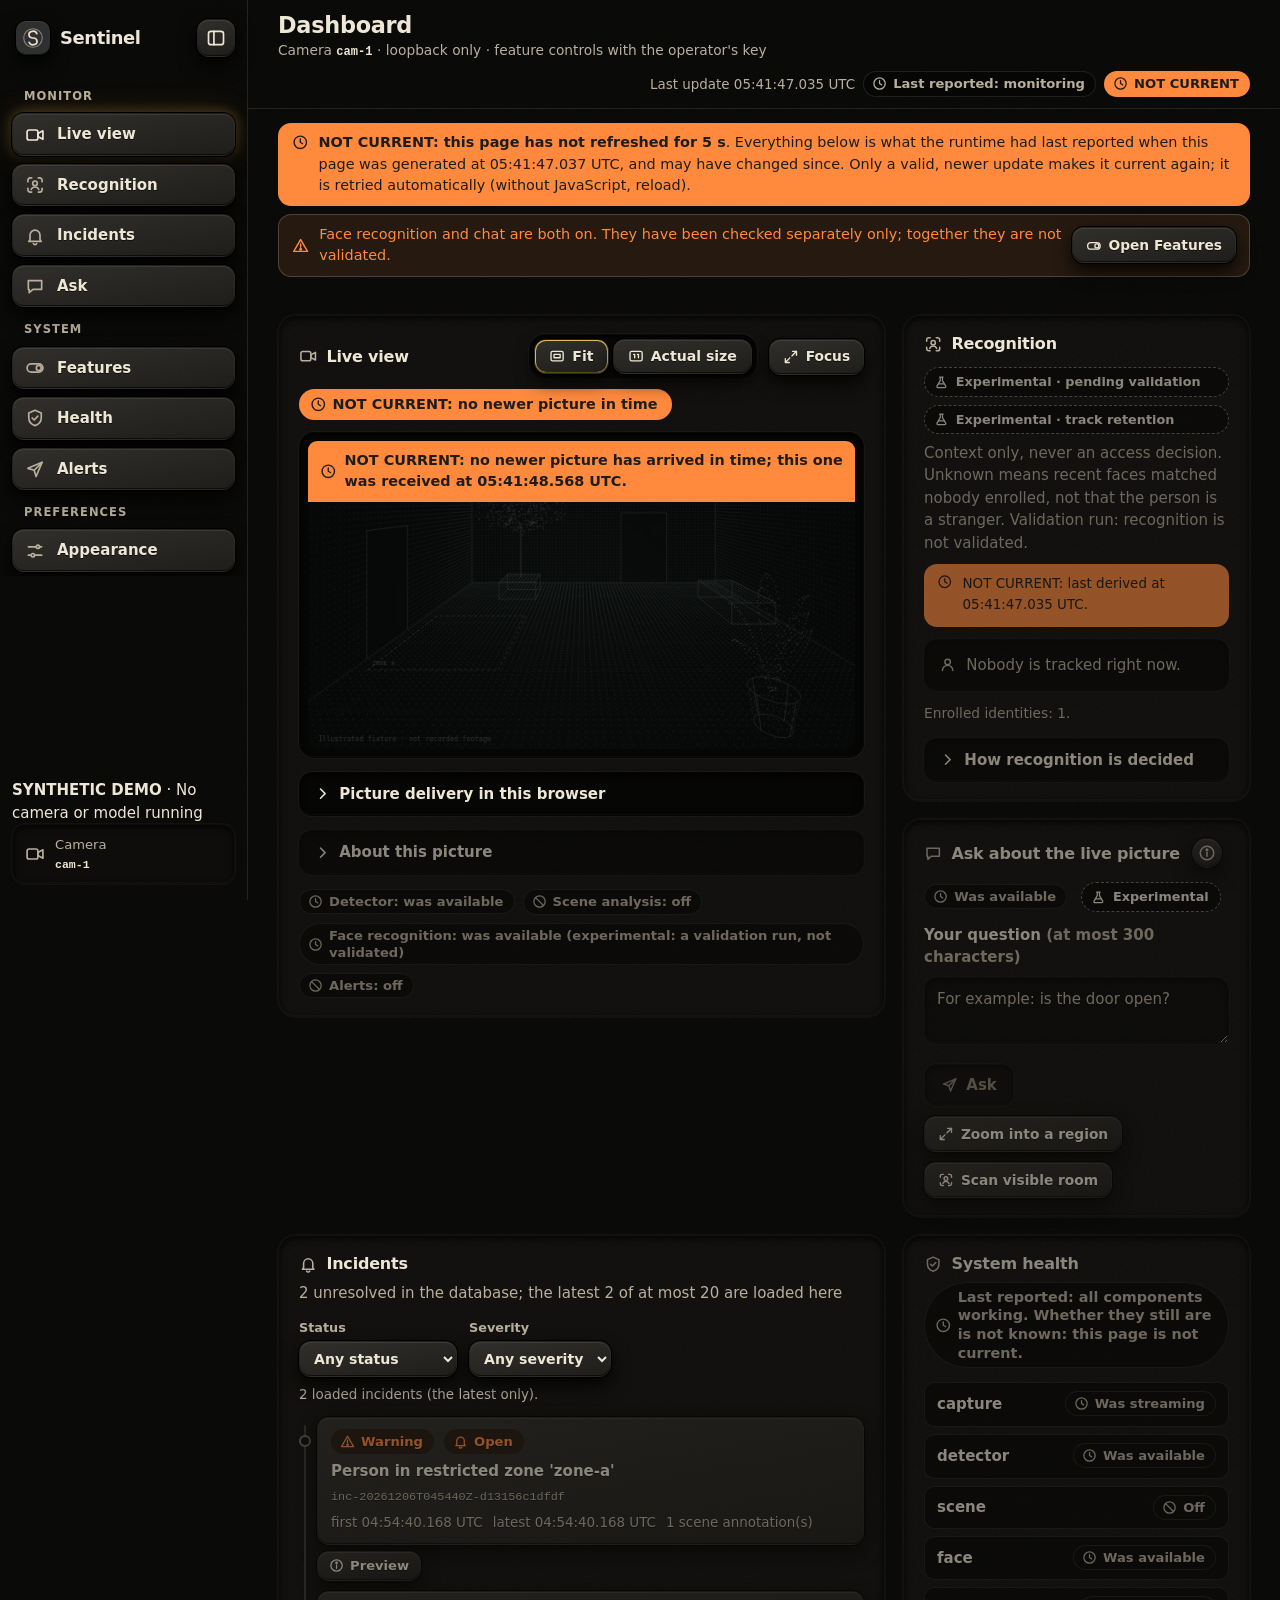
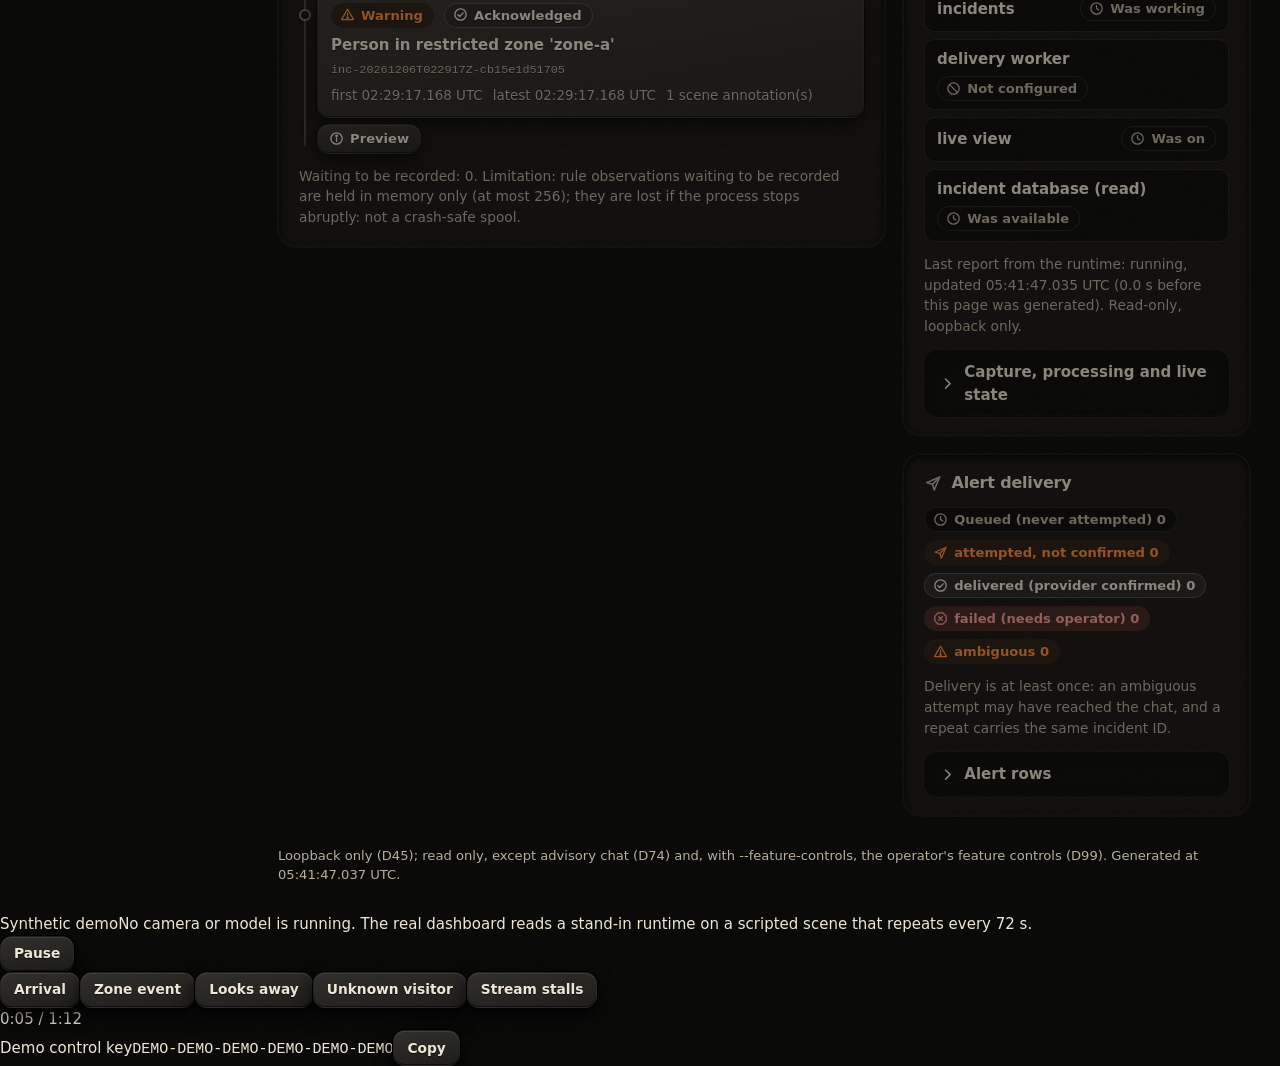
==== commit 2a114a3f: "Make Track 73 replayable and keep evidence readable on phones" ====
--- a/dashboard.html
+++ b/dashboard.html
@@ -1438,6 +1438,40 @@
   };
 });
 </script>
+<style id="site-track-replay.css">
+.track-replay {
+  color-scheme: dark; color: #eff4ee; background: #101817; border: 1px solid #586a60;
+  box-sizing: border-box; width: min(600px, calc(100% - 24px)); max-width: none;
+  max-height: calc(100% - 24px); max-height: calc(100dvh - 24px); padding: clamp(14px, 3vw, 26px);
+  margin: auto; overflow: auto; overscroll-behavior: contain; border-radius: 7px;
+  font: 400 15px/1.4 "IBM Plex Sans", system-ui, sans-serif;
+}
+.track-replay::backdrop { background: rgb(3 9 8 / 86%); }
+.track-replay .tr-head, .track-replay .tr-readout, .track-replay .tr-controls {
+  display: flex; justify-content: space-between; align-items: center; gap: 10px;
+}
+.track-replay .tr-label, .track-replay .tr-sample, .track-replay dt, .track-replay .tr-controls span {
+  margin: 0; font: 500 11px/1.5 "IBM Plex Mono", ui-monospace, monospace; color: #b2c2b9;
+}
+.track-replay .tr-label, .track-replay .tr-sample { text-transform: uppercase; letter-spacing: .09em; }
+.track-replay h2 { margin: 1px 0 0; color: #eff4ee; font: 400 clamp(32px, 7vw, 47px)/1.06 "Instrument Serif", Georgia, serif; }
+.track-replay button {
+  cursor: pointer; padding: 0 14px; min-height: 40px; color: #eff4ee; background: transparent;
+  border: 1px solid #63786c; border-radius: 22px; font: 500 13px/1.2 "IBM Plex Sans", system-ui, sans-serif;
+}
+.track-replay button:focus-visible { outline: 2px solid #c5ffe1; outline-offset: 2px; }
+.track-replay .tr-frame { position: relative; margin: 14px 0; border: 1px solid #34453b; background: #080d0d; }
+.track-replay canvas { display: block; width: 100%; height: auto; }
+.track-replay .tr-sample { position: absolute; top: 8px; left: 8px; padding: 2px 5px; background: #0d1613; color: #d4e2d9; font-size: 10px; }
+.track-replay .tr-readout { align-items: baseline; font-weight: 500; }
+.track-replay [data-dwell] { flex: none; color: #b4eed0; font: 500 13px/1.4 "IBM Plex Mono", ui-monospace, monospace; }
+.track-replay .tr-timeline { height: 2px; background: #3a4a40; margin: 10px 0 15px; }
+.track-replay .tr-timeline i { display: block; height: 100%; background: #b4eed0; transform-origin: left; }
+.track-replay .tr-receipt { margin: 0 0 14px; padding: 0; display: grid; grid-template-columns: 1fr 1fr; gap: 10px 14px; }
+.track-replay [data-source] { font-variant-numeric: tabular-nums; }
+.track-replay dd { margin: 1px 0 0; color: #eff4ee; font-size: 15px; }
+.track-replay [data-play] { color: #102018; background: #b4eed0; border-color: #b4eed0; }
+</style>
 </head><body>
 <svg class="sprite" aria-hidden="true" focusable="false"><defs><symbol id="i-logo" viewBox="0 0 24 24"><path d="M16.2 7.3A4.4 3.7 0 1 0 12 12a4.4 3.7 0 1 1-4.2 4.7"/><circle cx="12" cy="12" r="10.1" stroke-width="1.15" opacity=".5"/></symbol><symbol id="i-video" viewBox="0 0 24 24"><rect x="2.5" y="6" width="13" height="12" rx="2.5"/><path d="M15.5 10.2 21.5 7v10l-6-3.2z"/></symbol><symbol id="i-bell" viewBox="0 0 24 24"><path d="M6 16.5V11a6 6 0 0 1 12 0v5.5l1.5 2h-15z"/><path d="M10 21a2.2 2.2 0 0 0 4 0"/></symbol><symbol id="i-check" viewBox="0 0 24 24"><circle cx="12" cy="12" r="9"/><path d="m7.8 12.4 2.8 2.8 5.6-5.8"/></symbol><symbol id="i-warn" viewBox="0 0 24 24"><path d="M12 3.6 21.6 20H2.4z"/><path d="M12 9.6v4.6"/><circle class="solid" cx="12" cy="17.2" r="1.1"/></symbol><symbol id="i-crit" viewBox="0 0 24 24"><path d="M8.3 3h7.4L21 8.3v7.4L15.7 21H8.3L3 15.7V8.3z"/><path d="m9.2 9.2 5.6 5.6m0-5.6-5.6 5.6"/></symbol><symbol id="i-off" viewBox="0 0 24 24"><circle cx="12" cy="12" r="9"/><path d="M5.7 5.7 18.3 18.3"/></symbol><symbol id="i-clock" viewBox="0 0 24 24"><circle cx="12" cy="12" r="9"/><path d="M12 7.2V12l3.4 2.1"/></symbol><symbol id="i-download" viewBox="0 0 24 24"><path d="M12 3.8v11.4"/><path d="m7.2 10.6 4.8 4.8 4.8-4.8"/><path d="M4.5 19.8h15"/></symbol><symbol id="i-chevron" viewBox="0 0 24 24"><path d="m9 5.5 6.5 6.5L9 18.5"/></symbol><symbol id="i-image" viewBox="0 0 24 24"><rect x="3" y="4.5" width="18" height="15" rx="2.5"/><circle cx="8.6" cy="9.8" r="1.7"/><path d="m3.8 17.8 5.4-5.2 3.7 3.4 2.6-2.4 4.7 4.4"/></symbol><symbol id="i-back" viewBox="0 0 24 24"><path d="M15 5.5 8.5 12l6.5 6.5"/></symbol><symbol id="i-sun" viewBox="0 0 24 24"><circle cx="12" cy="12" r="4.2"/><path d="M12 2.8v2.2M12 19v2.2M2.8 12h2.2M19 12h2.2M5.5 5.5l1.6 1.6M16.9 16.9l1.6 1.6M5.5 18.5l1.6-1.6M16.9 7.1l1.6-1.6"/></symbol><symbol id="i-moon" viewBox="0 0 24 24"><path d="M20.2 14.6A8.4 8.4 0 0 1 9.4 3.8a8.4 8.4 0 1 0 10.8 10.8z"/></symbol><symbol id="i-auto" viewBox="0 0 24 24"><circle cx="12" cy="12" r="8.6"/><path class="solid" d="M12 3.4a8.6 8.6 0 0 1 0 17.2z"/></symbol><symbol id="i-shield" viewBox="0 0 24 24"><path d="M12 2.8 19.5 6v5.4c0 4.6-3.1 8.4-7.5 9.8-4.4-1.4-7.5-5.2-7.5-9.8V6z"/><path d="m8.6 12 2.4 2.4 4.4-4.6"/></symbol><symbol id="i-info" viewBox="0 0 24 24"><circle cx="12" cy="12" r="9"/><path d="M12 11v5.4"/><circle class="solid" cx="12" cy="7.7" r="1.1"/></symbol><symbol id="i-send" viewBox="0 0 24 24"><path d="M3.5 11.2 20.5 4l-7.2 17-2.3-7.5z"/><path d="m11 13.5 9.5-9.5"/></symbol><symbol id="i-chat" viewBox="0 0 24 24"><path d="M4 5.5h16v10.5H9.5L5 20v-4H4z"/></symbol><symbol id="i-list" viewBox="0 0 24 24"><path d="M8.5 6.5h12M8.5 12h12M8.5 17.5h12"/><circle class="solid" cx="4.4" cy="6.5" r="1.2"/><circle class="solid" cx="4.4" cy="12" r="1.2"/><circle class="solid" cx="4.4" cy="17.5" r="1.2"/></symbol><symbol id="i-scan" viewBox="0 0 24 24"><path d="M3.5 8V6.2a2.7 2.7 0 0 1 2.7-2.7H8M16 3.5h1.8a2.7 2.7 0 0 1 2.7 2.7V8M20.5 16v1.8a2.7 2.7 0 0 1-2.7 2.7H16M8 20.5H6.2a2.7 2.7 0 0 1-2.7-2.7V16"/><circle cx="12" cy="10" r="2.8"/><path d="M7.4 17.4a5 5 0 0 1 9.2 0"/></symbol><symbol id="i-user" viewBox="0 0 24 24"><circle cx="12" cy="8.4" r="3.8"/><path d="M4.8 20.2a7.2 7.2 0 0 1 14.4 0"/></symbol><symbol id="i-help" viewBox="0 0 24 24"><circle cx="12" cy="12" r="9"/><path d="M9.5 9.4a2.6 2.6 0 0 1 5 .9c0 1.8-2.5 2.2-2.5 3.9"/><circle class="solid" cx="12" cy="17.3" r="1.1"/></symbol><symbol id="i-flask" viewBox="0 0 24 24"><path d="M9.2 3.5h5.6M10.2 3.5v5.6L4.9 18.2a1.6 1.6 0 0 0 1.4 2.3h11.4a1.6 1.6 0 0 0 1.4-2.3L13.8 9.1V3.5"/><path d="M7.6 14.5h8.8"/></symbol><symbol id="i-sliders" viewBox="0 0 24 24"><path d="M4 7h9.5M17.5 7H20M4 17h3.5M11.5 17H20"/><circle cx="15.5" cy="7" r="2"/><circle cx="9.5" cy="17" r="2"/></symbol><symbol id="i-menu" viewBox="0 0 24 24"><path d="M4 6.5h16M4 12h16M4 17.5h16"/></symbol><symbol id="i-close" viewBox="0 0 24 24"><path d="m6 6 12 12M18 6 6 18"/></symbol><symbol id="i-sidebar" viewBox="0 0 24 24"><rect x="3" y="4" width="18" height="16" rx="3"/><path d="M9.5 4v16"/></symbol><symbol id="i-expand" viewBox="0 0 24 24"><path d="M14.5 3.5h6v6M9.5 20.5h-6v-6M20.5 3.5l-7 7M3.5 20.5l7-7"/></symbol><symbol id="i-shrink" viewBox="0 0 24 24"><path d="M20.5 9.5h-6v-6M3.5 14.5h6v6M14.5 9.5l6-6M9.5 14.5l-6 6"/></symbol><symbol id="i-filter" viewBox="0 0 24 24"><path d="M4 5h16l-6.2 7.3v5.9l-3.6 1.8v-7.7z"/></symbol><symbol id="i-toggle" viewBox="0 0 24 24"><rect x="2.5" y="7" width="19" height="10" rx="5"/><circle class="solid" cx="16.5" cy="12" r="3"/></symbol><symbol id="i-fit" viewBox="0 0 24 24"><rect x="3" y="5" width="18" height="14" rx="2.5"/><path d="M7.5 9.5v5h9v-5z"/></symbol><symbol id="i-actual" viewBox="0 0 24 24"><rect x="3" y="5" width="18" height="14" rx="2.5"/><path d="M8.5 9.5h1.4v5M14.1 9.5h1.4v5"/></symbol><symbol id="i-eye" viewBox="0 0 24 24"><path d="M2.8 12s3.4-6.2 9.2-6.2 9.2 6.2 9.2 6.2-3.4 6.2-9.2 6.2S2.8 12 2.8 12z"/><circle cx="12" cy="12" r="2.6"/></symbol><linearGradient id="hl-metal" x1="0" y1="0" x2="1" y2="1"><stop offset="0" class="hl-a"/><stop offset=".55" class="hl-b"/><stop offset="1" class="hl-c"/></linearGradient></defs></svg>
 <a class=skip href="#live">Skip to the live view</a>
@@ -3039,6 +3073,10 @@
     theme: setTheme, embed: setEmbedded,
     started() {  // after the dashboard's own script has run
       ready();
+      const replay = window.SentinelTrackReplay;
+      if (replay) replay.enhanceDashboard(document.getElementById("inc-preview"), (id) =>
+        incidentsNow().some(({incident, id: current}) => current === id && !incident.seed &&
+          incident.first_ms === Math.round(replay.recording.opened * 1000)));
       setInterval(() => { advance(); tell({type: "tick", ...worldNow()}); }, 1000);
       setInterval(advance, 200);  // the script's events are reported as the clock passes them
     },
@@ -5559,6 +5597,134 @@
   schedule(EVERY);
 })();
 </script>
+<script id="site-track-replay.js">
+/* Site-only replay of the synthetic incident in dashboard.html. The recording's
+   opening observation spans source frames 212 through 227 at 15 fps. */
+(() => {
+  "use strict";
+  const yard = window.SentinelCourtyard;
+  const recording = Object.freeze({ track: 73, entered: 212 / 15, opened: 227 / 15 });
+  const start = yard.SCENARIOS.find((scene) => scene.id === "zone").t;
+  const reduced = window.matchMedia("(prefers-reduced-motion: reduce)");
+  const stills = () => reduced.matches || new URLSearchParams(location.search).get("calm") === "1";
+  const stamp = (t) => t.toFixed(2) + " s";
+  const dialog = document.createElement("dialog");
+  dialog.className = "track-replay";
+  dialog.setAttribute("aria-labelledby", "track-replay-title");
+  dialog.innerHTML = `
+    <div class="tr-head"><div><p class="tr-label">Camera 01 / Zone A</p><h2 id="track-replay-title">Track 73</h2></div>
+      <button type="button" data-close-replay aria-label="Close replay">Close</button></div>
+    <div class="tr-frame"><canvas width="960" height="540" role="img" aria-label="Illustrated courtyard. A ring at Track 73’s feet fills as the person stays inside Zone A."></canvas>
+      <span class="tr-sample">Synthetic replay</span></div>
+    <div class="tr-readout"><span data-phase role="status"></span><span data-dwell></span></div>
+    <div class="tr-timeline" aria-hidden="true"><i></i></div>
+    <dl class="tr-receipt">
+      <div><dt>Track</dt><dd>73 · Zone A</dd></div><div><dt>Source time</dt><dd data-source></dd></div>
+      <div><dt>Stored</dt><dd data-store></dd></div><div><dt>Snapshot</dt><dd data-snapshot></dd></div>
+    </dl>
+    <div class="tr-controls"><button type="button" data-play></button><span>1.0 s zone rule</span></div>`;
+  document.body.append(dialog);
+  const find = (selector) => dialog.querySelector(selector);
+  const canvas = find("canvas"), ctx = canvas.getContext("2d");
+  const phase = find("[data-phase]"), source = find("[data-source]"), dwellLabel = find("[data-dwell]");
+  const store = find("[data-store]"), snapshot = find("[data-snapshot]");
+  const play = find("[data-play]"), bar = find(".tr-timeline i");
+  let time = start, frame = 0, earlier = 0, trigger;
+
+  function draw() {
+    const state = yard.sample(time);
+    const who = state.actors.find((actor) => actor.track === recording.track);
+    const dwell = Math.max(0, Math.min(1, (time - recording.entered) / (recording.opened - recording.entered)));
+    const done = time >= recording.opened;
+    // One crop for both layers keeps the ring on the projected ground contact.
+    ctx.save();
+    ctx.scale(1.36, 1.36);
+    ctx.translate(-98, -65);
+    yard.render(ctx, state, { view: yard.CAMERA, annotations: false, zoneStrength: time < recording.entered ? 0.4 : 1 });
+    if (who) {
+      const x = who.foot[0] * yard.W, y = who.foot[1] * yard.H;
+      ctx.save();
+      ctx.translate(x, y);
+      ctx.scale(1, 0.47);
+      ctx.lineWidth = 2.5;
+      ctx.strokeStyle = time < recording.entered ? "#9eb6aa" : "#6f9382";
+      ctx.beginPath(); ctx.arc(0, 0, 23, 0, Math.PI * 2); ctx.stroke();
+      if (dwell > 0) {
+        ctx.lineWidth = 6; ctx.strokeStyle = "#c5ffe1";
+        ctx.beginPath(); ctx.arc(0, 0, 23, -Math.PI / 2, -Math.PI / 2 + dwell * Math.PI * 2); ctx.stroke();
+      }
+      ctx.restore();
+    }
+    ctx.restore();
+    const message = done ? "Incident opened" : time >= recording.entered ? "Inside Zone A" : "Approaching Zone A";
+    if (phase.textContent !== message) {
+      phase.textContent = message;
+      store.textContent = done ? "Local SQLite" : "Awaiting rule";
+      snapshot.textContent = done ? "No snapshot saved" : "—";
+    }
+    source.textContent = stamp(time);
+    dwellLabel.textContent = dwell.toFixed(2) + " / 1.00 s";
+    bar.style.transform = "scaleX(" + ((time - start) / (recording.opened - start)) + ")";
+    play.textContent = done ? "Replay Track 73" : frame ? "Pause replay" : stills() ? "Next moment" : "Play replay";
+  }
+  function pause() { cancelAnimationFrame(frame); frame = 0; draw(); }
+  function tick(now) {
+    time = Math.min(recording.opened, time + (now - earlier) / 1000);
+    earlier = now;
+    frame = time < recording.opened ? requestAnimationFrame(tick) : 0;
+    draw();
+  }
+  function run() {
+    earlier = performance.now(); frame = requestAnimationFrame(tick); draw();
+  }
+  function open(button) {
+    if (dialog.open) return;
+    trigger = button; time = start;
+    dialog.showModal(); dialog.scrollTop = 0;
+    if (stills()) draw(); else run();
+  }
+  play.addEventListener("click", () => {
+    if (frame) return pause();
+    if (stills()) {
+      time = time < recording.entered ? recording.entered : time < recording.opened ? recording.opened : start;
+      draw();
+    } else {
+      if (time >= recording.opened) time = start;
+      run();
+    }
+  });
+  find("[data-close-replay]").addEventListener("click", () => dialog.close());
+  dialog.addEventListener("close", () => {
+    pause();
+    const focus = trigger?.isConnected ? trigger : document.querySelector("[data-track-replay]") || document.querySelector("#inc-preview [data-close]");
+    if (focus) focus.focus({preventScroll: true});
+  });
+  reduced.addEventListener("change", () => { if (dialog.open) pause(); });
+  document.addEventListener("visibilitychange", () => { if (document.hidden && dialog.open) pause(); });
+  document.addEventListener("click", (event) => {
+    const button = event.target.closest("[data-track-replay]");
+    if (button) open(button);
+  });
+  document.querySelectorAll("[data-track-replay]").forEach((button) => { button.hidden = false; });
+
+  // The embedded application redraws its selection after each status refresh.
+  // Enhance only the recorded loop incident, leaving historical selections intact.
+  function enhanceDashboard(pane, matchesRecording) {
+    function update() {
+      const link = pane.querySelector('a.button[href^="/incidents/"]');
+      if (!link) return;
+      const id = link.getAttribute("href").slice("/incidents/".length).split("?")[0];
+      if (!matchesRecording(id)) return;
+      const button = document.createElement("button");
+      button.type = "button"; button.className = link.className; button.dataset.trackReplay = "";
+      button.textContent = "Replay Track 73"; link.replaceWith(button);
+    }
+    new MutationObserver(update).observe(pane, {childList: true});
+    update();
+  }
+  window.SentinelTrackReplay = { recording, enhanceDashboard };
+})();
+</script>
 <script>window.SentinelDemo && window.SentinelDemo.started();</script>
 <noscript><p class=demo-noscript>This demo of the Sentinel dashboard needs JavaScript: the page's own script and a stand-in for the device run in the browser.</p></noscript>
 </body></html>
